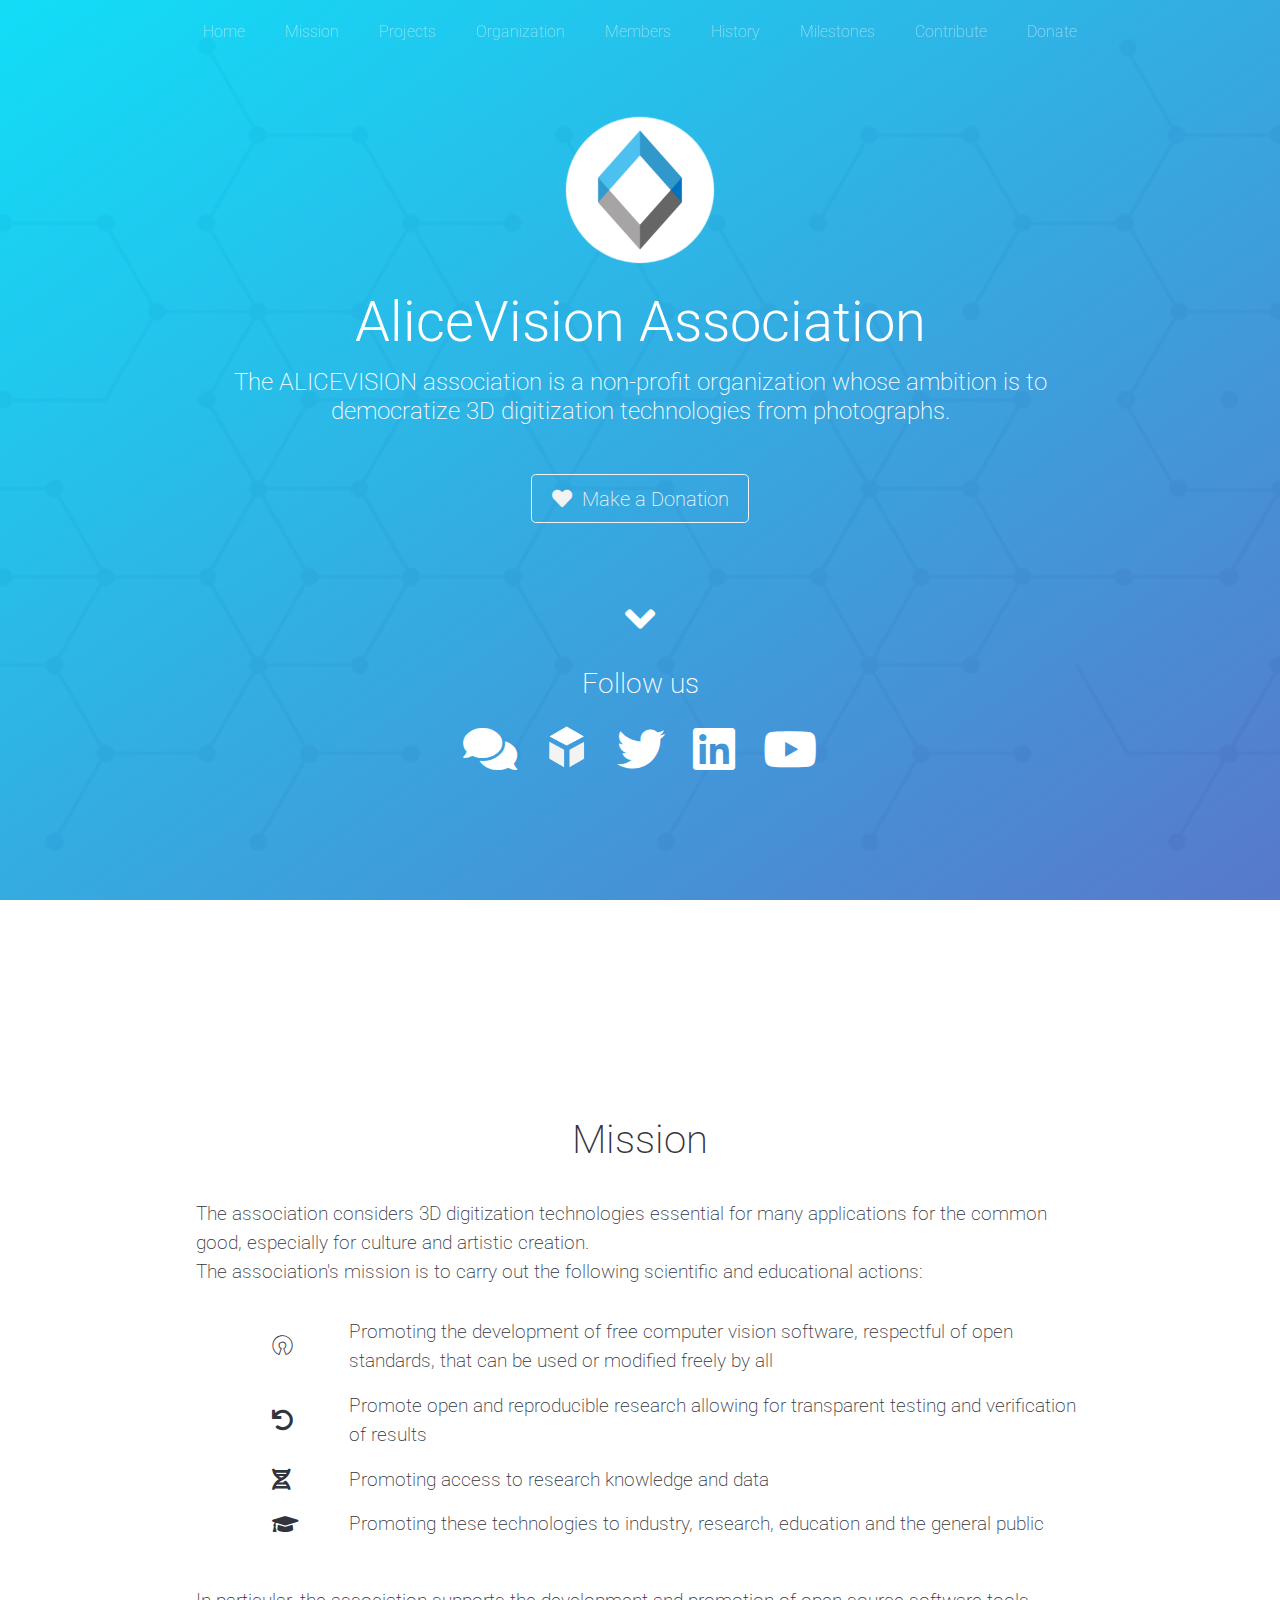
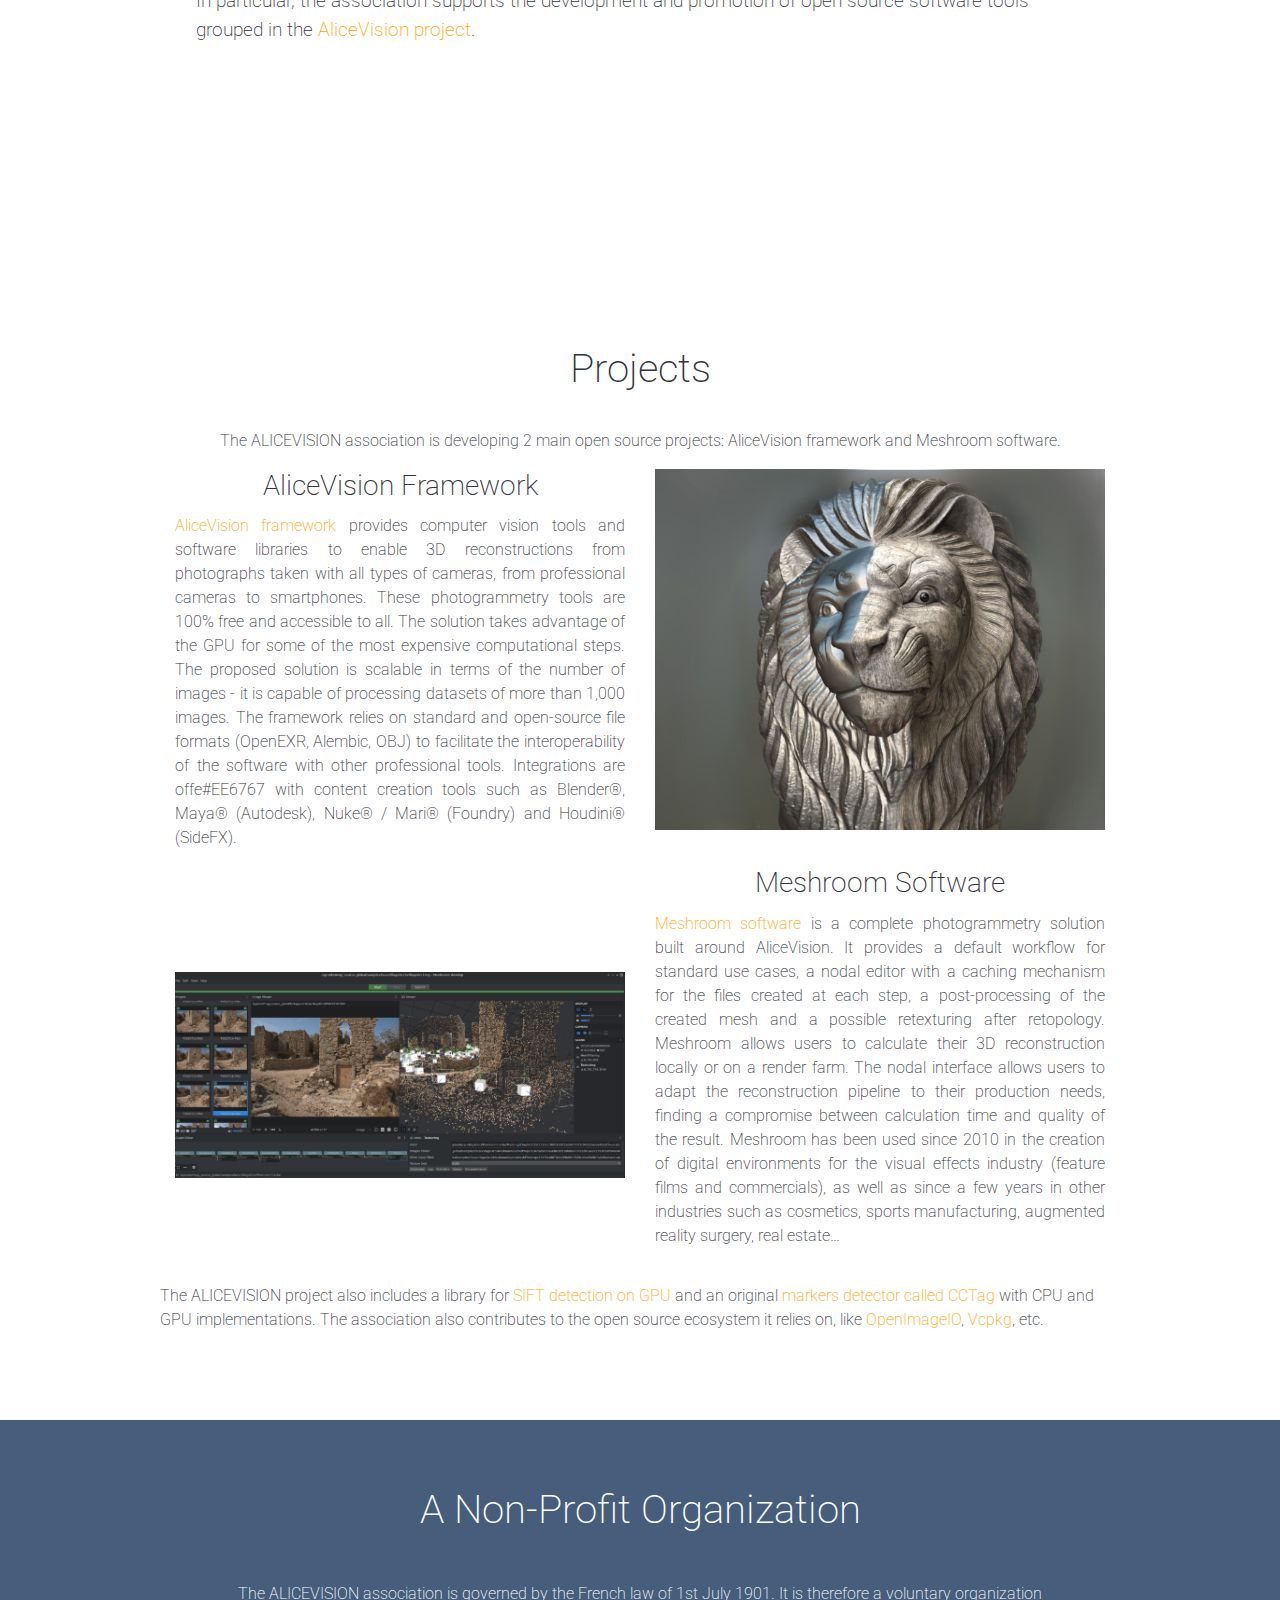
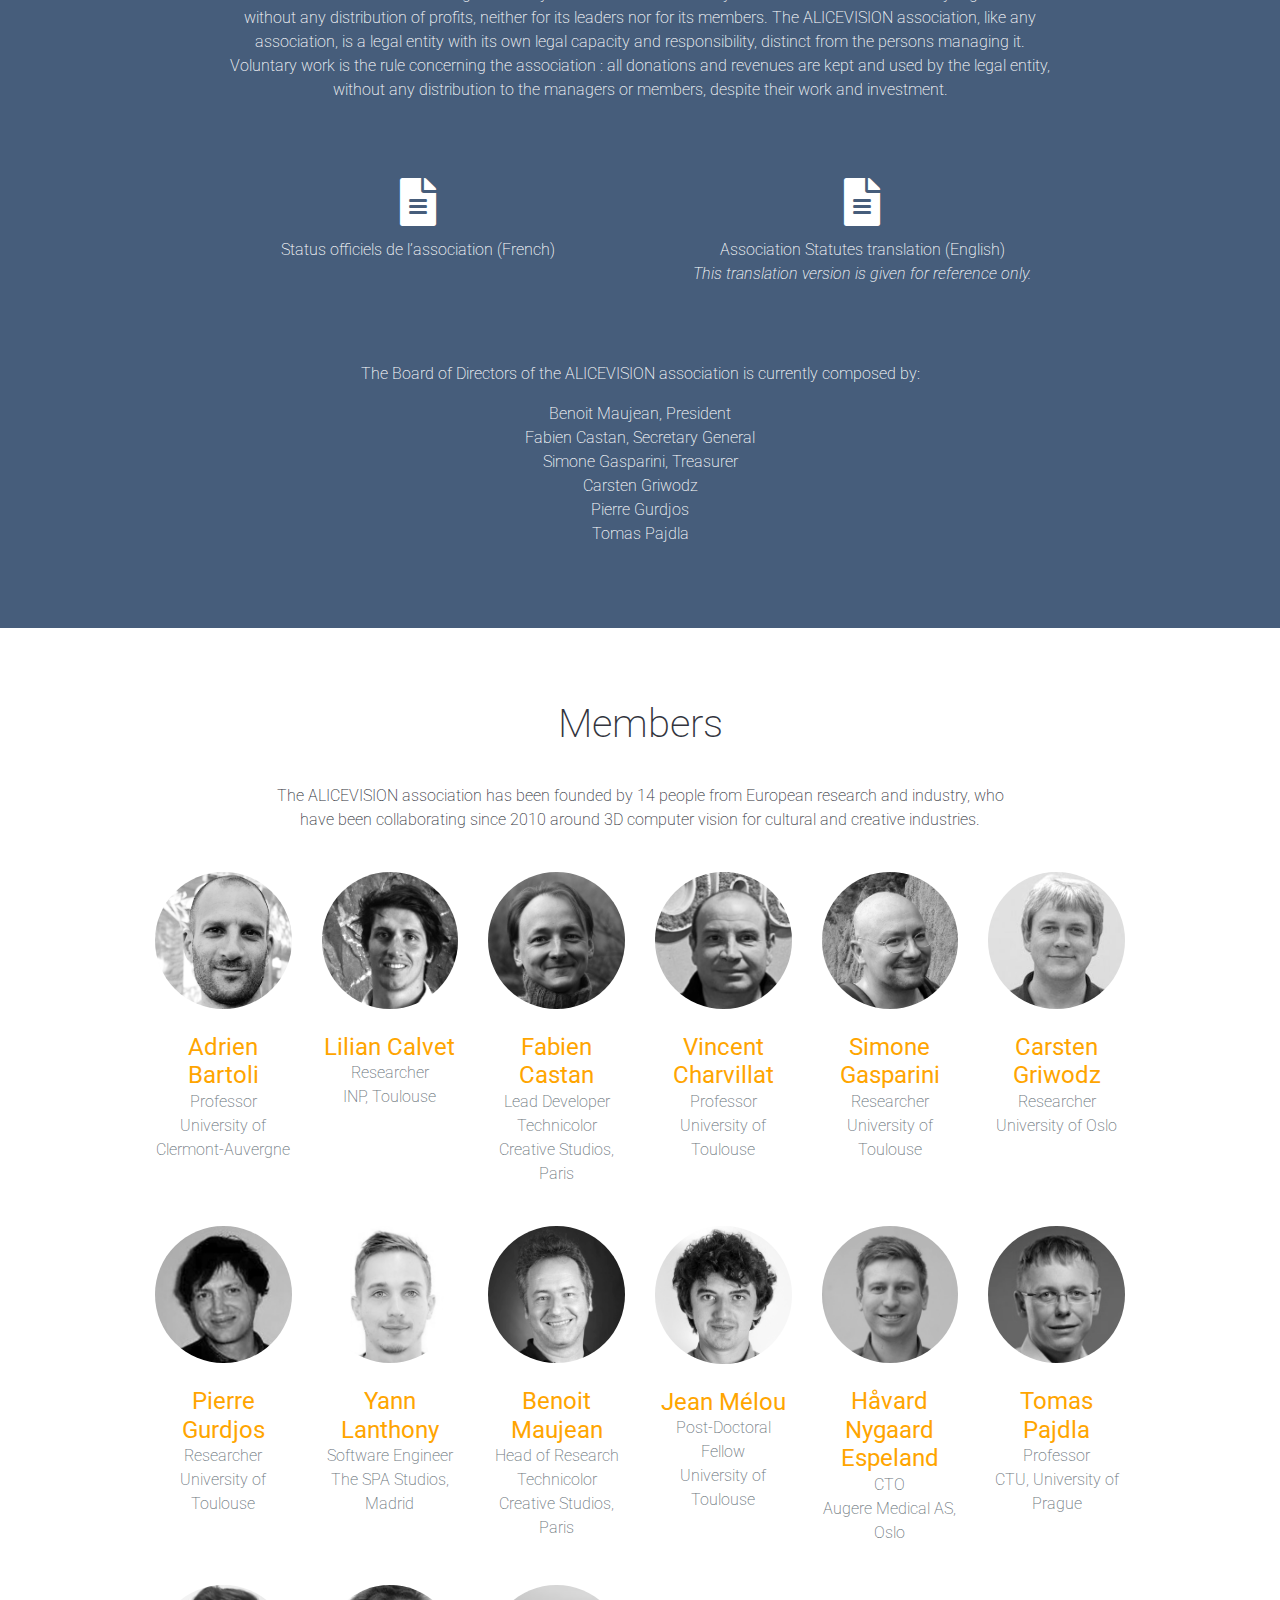
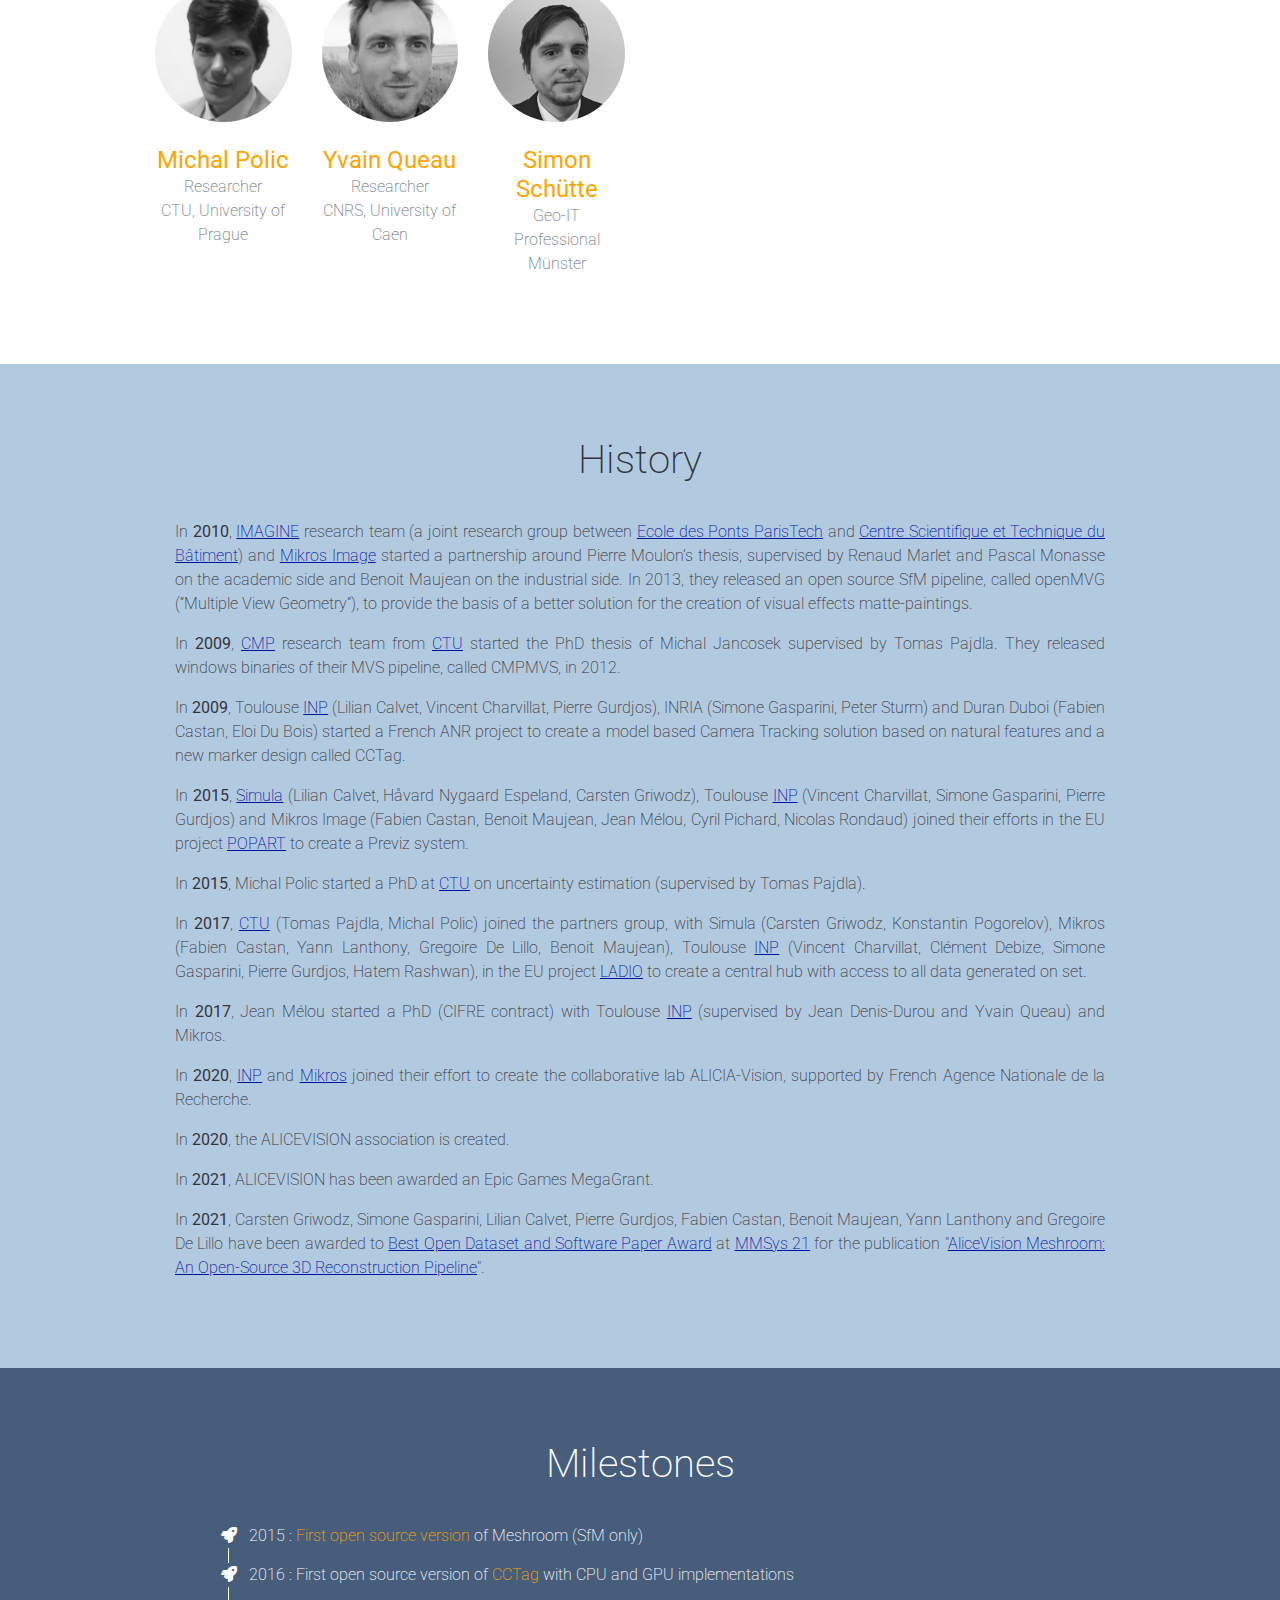
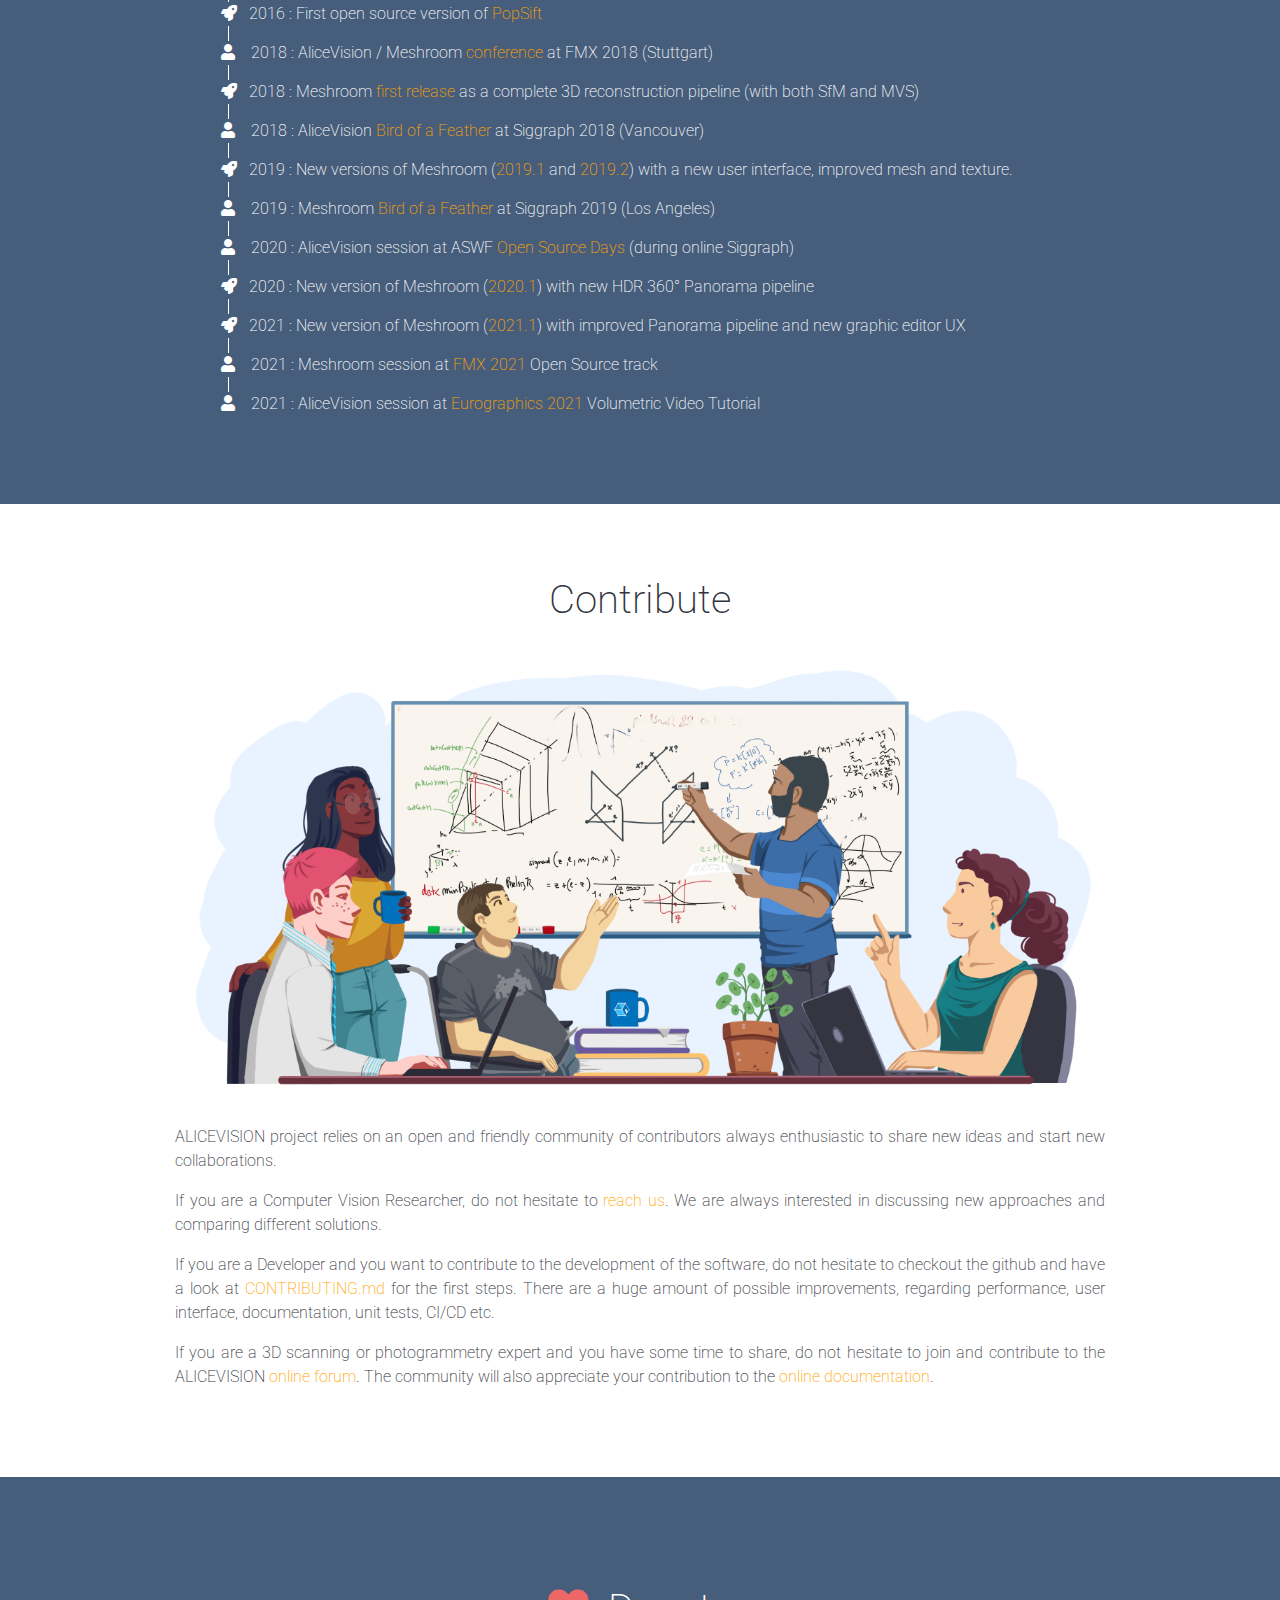
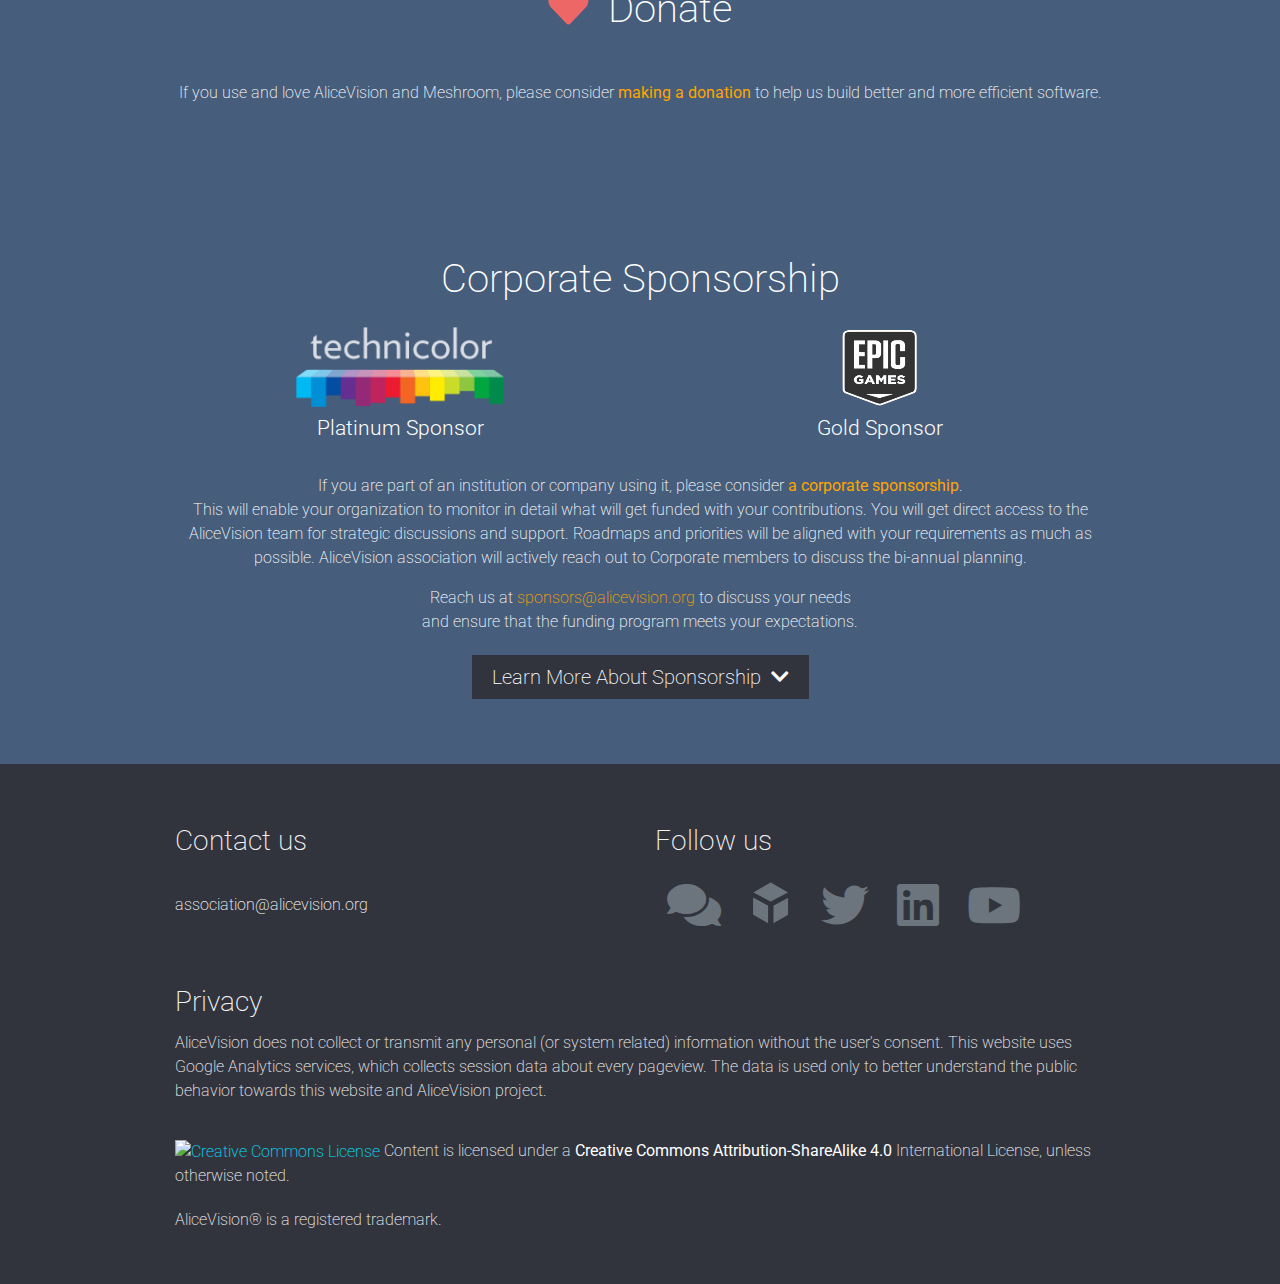
==== index.html @ 4d48f159 "small adjustment" ====
<!DOCTYPE html>
<html>

<head>
  <!-- Global site tag (gtag.js) - Google Analytics -->
  <script async src="https://www.googletagmanager.com/gtag/js?id=UA-175675890-1"></script>
  <script>
  window.dataLayer = window.dataLayer || [];
  function gtag(){dataLayer.push(arguments);}
  gtag('js', new Date());

  gtag('config', 'UA-175675890-1');
  </script>

  <meta charset="utf-8">
  <meta name="viewport" content="width=device-width, initial-scale=1">
  <!-- PAGE settings -->
  <link rel="shortcut icon" type="image/x-icon" href="assets/logos/AliceVision_circle.png" />
  <title>AliceVision Association</title>
  <meta name="description" content="Democratize the technologies of 3D digitization from photographs.">
  <meta name="keywords" content="AliceVision,Meshroom,Computer Vision,Photogrammetry,Photogrammetric Computer Vision,3D Reconstruction,Camera Tracking,HDR,Panorama,Library,Software,Application,Open Source,Non-Profit,Organization,Sponsorship">
  <!-- CSS dependencies -->
  <link rel="stylesheet" href="alicevision.css">
  <link rel="stylesheet" href="https://cdnjs.cloudflare.com/ajax/libs/font-awesome/5.14.0/css/all.min.css" type="text/css">
  <!-- Script: Make my navbar transparent when the document is scrolled to top -->
  <script src="js/navbar-ontop.js"></script>
  <!-- Script: Animated entrance -->
  <script src="js/animate-in.js"></script>
</head>

<body class="text-center">
  <!-- Navbar -->
  <nav class="navbar navbar-expand-md fixed-top bg-dark navbar-dark">
    <div class="container">
      <button class="navbar-toggler navbar-toggler-right" type="button" data-toggle="collapse" data-target="#navbar2SupportedContent" aria-controls="navbar2SupportedContent" aria-expanded="false" aria-label="Toggle navigation" > <span class="navbar-toggler-icon"></span> </button>
      <div class="collapse navbar-collapse justify-content-center" id="navbar2SupportedContent">
        <ul class="navbar-nav">
          <li class="nav-item mx-2">
            <a class="nav-link" href="#">Home</a>
          </li>
          <li class="nav-item mx-2">
            <a class="nav-link" href="#mission">Mission</a>
          </li>
          <li class="nav-item mx-2">
            <a class="nav-link" href="#projects">Projects</a>
          </li>
          <li class="nav-item mx-2">
            <a class="nav-link" href="#non-profit-org">Organization</a>
          </li>
          <li class="nav-item mx-2">
            <a class="nav-link" href="#members">Members</a>
          </li>
          <li class="nav-item mx-2">
            <a class="nav-link" href="#history">History</a>
          </li>
          <li class="nav-item mx-2">
            <a class="nav-link" href="#milestones">Milestones</a>
          </li>
          <li class="nav-item mx-2">
            <a class="nav-link" href="#contribute">Contribute</a>
          </li>
          <li class="nav-item mx-2">
            <a class="nav-link" href="#donate">Donate</a>
          </li>
        </ul>
      </div>
    </div>
  </nav>
  <!-- Cover -->
  <div id="landing" class="d-flex align-items-center section-aquamarine py-5 cover" style="background-image: url(&quot;assets/graph_meshroom_BG_dark.png&quot;);">
    <div class="container">
      <div class="row">
        <div class="col-lg-12 text-white mt-5 logo-container">
            <img src="assets/logos/AliceVision_circle.png" class="center-block img-fluid my-3 rounded-circle" width="200">
          <h1 class="display-4 d-md-block">AliceVision Association</h1>

          <h2 class="display-8 d-md-block">The ALICEVISION association is a non-profit organization whose ambition is to democratize 3D digitization technologies from photographs.</h2>
          <a href="#donate" class="btn btn-lg mt-4 btn-outline-light">
            <i class="fa fa-heart m-12">&nbsp;&nbsp;</i>Make a Donation </a>
          <i class="d-block fa fa-angle-down pt-5 fa-3x"></i>
          <div class="my-3">
            <h3>Follow us</h3>
            <a href="https://groups.google.com/forum/#!forum/alicevision" target="blank" title="Mailing List"><i class="fa fa-3x fa-comments m-2 text-white"></i></a>
            <!-- <a href="https://sketchfab.com/AliceVision" target="blank" title="Sketchfab"><i class="fa fa-3x fa-cube m-2 text-white"></i></a> -->
            <a href="https://sketchfab.com/AliceVision" target="blank" title="Sketchfab"><img src="assets/logos/sketchfab_bw.png" style="width:68px;height:68px;opacity:1;vertical-align:top"></a>
            <a href="https://twitter.com/alicevision_org" target="blank" title="Twitter"><i class="fab fa-3x fa-twitter m-2 text-white"></i></a>
            <a href="https://www.linkedin.com/groups/13573776" target="blank" title="Linkedin"><i class="fab fa-3x fa-linkedin m-2 text-white"></i></a>
            <a href="https://www.youtube.com/channel/UCQAJFOz8yuMTn9dSHkdU-nw" target="blank" title="Youtube"><i class="fab fa-3x fa-youtube m-2 text-white"></i></a>
          </div>
        </div>
      </div>
    </div>
  </div>
  <!-- Parallax section -->
  <div class="py-5 section-parallax" style="background-image: url(assets/background_v2.png);" id="mission">
    <div class="container my-5 p-4 mission">
      <div class="row">
        <div class="col-md-12">
          <h1 class="my-4">Mission</h1>
          <p class="text-left" > The association considers 3D digitization technologies essential for many applications for the common good, especially for culture and artistic creation.<br> The association's mission is to carry out the following scientific and educational actions: </p>
        </div>
        <div class="col-md-12">
          <div class="row">
            <div class="offset-1 col-1 d-flex align-items-center">
                <span><i class="fab fa-2x fa-osi"></i></span>
            </div>
            <div class="col-10 text-left d-flex align-items-center">
              <span>
                Promoting the development of free computer vision software, respectful of open standards, that can be used or modified freely by all
              </span>
            </div>

            <div class="offset-1 col-1 d-flex align-items-center">
              <i class="fas fa-2x fa-undo"></i>
            </div>
            <div class="col-10 text-left d-flex align-items-center">
              Promote open and reproducible research allowing for transparent testing and verification of results
            </div>

            <div class="offset-1 col-1 d-flex align-items-center">
              <i class="fas fa-2x fa-dna"></i>
            </div>
            <div class="col-10 text-left d-flex align-items-center">
              Promoting access to research knowledge and data
            </div>

            <div class="offset-1 col-1 d-flex align-items-center">
              <i class="fa fa-2x fa-graduation-cap"></i>
            </div>
            <div class="col-10 text-left d-flex align-items-center">
              Promoting these technologies to industry, research, education and the general public
            </div>
          </div>
        </div>
        <div class="col-md-12">
          <p class="text-left"> In particular, the association supports the development and promotion of open source software tools grouped in the <a href="http://alicevision.org" target="blank">AliceVision project</a>. </p>
        </div>
        
        <!--
        <div class="row mx-auto">
            <ul class="text-left">
            <li><i class="fab fa-2x fa-osi"></i>Promoting the development of free computer vision software, respectful of open standards, that can be used or modified freely by all;</li>
            <li><i class="fas fa-2x fa-dna"></i>Promoting access to research knowledge and data;</li>
            <li><i class="fas fa-2x fa-undo"></i>Promote open and reproducible research allowing for transparent testing and verification of results;</li>
            <li><i class="far fa-2x fa-heart"></i>Promoting these technologies to industry, research, education and the general public.</li>
          </ul>
          <p class="text-left"> In particular, the association supports the development and promotion of open source software tools grouped in the <a href="http://alicevision.org" target="blank">AliceVision project</a>. </p>
        </div>
        -->
      </div>
    </div>
  </div>
  <!-- Projects -->
  <div class="py-5 section" id="projects">
    <div class="container">
      <div class="row">
        <div class="col-md-12">
          <h1 class="mb-4">Projects</h1>
          <p class="text-center" >The ALICEVISION association is developing 2 main open source projects: AliceVision framework and Meshroom software.</p>
        </div>
      </div>
      <div class="row">
        <div class="col-md-6">
          <h3 class="mb-2">AliceVision Framework</h3>
          <p class="text-justify">
            <a href="https://github.com/alicevision/AliceVision" target="blank">AliceVision framework</a> provides computer vision tools and software libraries to enable 3D reconstructions from photographs taken with all types of cameras, from professional cameras to smartphones. These photogrammetry tools are 100% free and accessible to all. The solution takes advantage of the GPU for some of the most expensive computational steps. The proposed solution is scalable in terms of the number of images - it is capable of processing datasets of more than 1,000 images. The framework relies on standard and open-source file formats (OpenEXR, Alembic, OBJ) to facilitate the interoperability of the software with other professional tools. Integrations are offe#EE6767 with content creation tools such as Blender®, Maya® (Autodesk), Nuke® / Mari® (Foundry) and Houdini® (SideFX).
          </p>
        </div>
        <div class="col-md-6">
            <img src="assets/lion_b.jpg" class="img-fluid">
          <!--
          <div class="sketchfab-embed-wrapper">
            <iframe title="A 3D model" src="https://sketchfab.com/models/b8576a61715a4feabd9637215eeb2e05/embed?autostart=1&amp;ui_controls=1&amp;ui_infos=1&amp;ui_inspector=1&amp;ui_stop=1&amp;ui_watermark=1&amp;ui_watermark_link=1" frameborder="0" allow="autoplay; fullscreen; vr" mozallowfullscreen="true" webkitallowfullscreen="true"></iframe>
            <p style="font-size: 13px; font-weight: normal; margin: 5px; color: #4A4A4A;">
                <a href="https://sketchfab.com/3d-models/davia-rocks-b8576a61715a4feabd9637215eeb2e05?utm_medium=embed&utm_source=website&utm_campaign=share-popup" target="_blank" style="font-weight: bold; color: #1CAAD9;">Davia Rocks</a>
                by <a href="https://sketchfab.com/AliceVision?utm_medium=embed&utm_source=website&utm_campaign=share-popup" target="_blank" style="font-weight: bold; color: #1CAAD9;">AliceVision</a>
                on <a href="https://sketchfab.com?utm_medium=embed&utm_source=website&utm_campaign=share-popup" target="_blank" style="font-weight: bold; color: #1CAAD9;">Sketchfab</a>
            </p>
          </div>
          -->
        </div>
      </div>
      <div class="row">
        <div class="col-md-6 d-flex align-items-center">
            <img src="assets/meshroom_occi.gif" class="img-fluid">
        </div>
        <div class="col-md-6">
          <h3 class="mb-2">Meshroom Software</h3>
          <p class="text-justify mb-4" ><a href="http://meshroom.alicevision.org" target="blank">Meshroom software</a> is a complete photogrammetry solution built around AliceVision. It provides a default workflow for standard use cases, a nodal editor with a caching mechanism for the files created at each step, a post-processing of the created mesh and a possible retexturing after retopology. Meshroom allows users to calculate their 3D reconstruction locally or on a render farm. The nodal interface allows users to adapt the reconstruction pipeline to their production needs, finding a compromise between calculation time and quality of the result. Meshroom has been used since 2010 in the creation of digital environments for the visual effects industry (feature films and commercials), as well as since a few years in other industries such as cosmetics, sports manufacturing, augmented reality surgery, real estate…</p>
        </div>
        <p class="text-left" >
          The ALICEVISION project also includes a library for <a href="https://github.com/alicevision/popsift" target="blank">SIFT detection on GPU</a> and an original <a href="https://github.com/alicevision/CCTag" target="blank">markers detector called CCTag</a> with CPU and GPU implementations. The association also contributes to the open source ecosystem it relies on, like <a href="https://github.com/OpenImageIO/oiio" target="blank">OpenImageIO</a>, <a href="https://github.com/microsoft/vcpkg" target="blank">Vcpkg</a>, etc.
        </p>
      </div>
    </div>
  </div>
  <!-- Non-profit Org -->
  <div class="py-1" id="non-profit-org">
    <div class="container my-3 p-4">
      <div class="row mx-auto">
        <div class="col-md-12">
          <h1 class="mb-3">A Non-Profit Organization</h1>
        </div>
      </div>
      <div class="row mx-auto py-3">
        <div class="col-md-12">
          <p class="" >The ALICEVISION association is governed by the French law of 1st July 1901. It is therefore a voluntary organization without any distribution of profits, neither for its leaders nor for its members. The ALICEVISION association, like any association, is a legal entity with its own legal capacity and responsibility, distinct from the persons managing it.<br>Voluntary work is the rule concerning the association : all donations and revenues are kept and used by the legal entity, without any distribution to the managers or members, despite their work and investment.</p>
        </div>
      </div>
      <div class="row mx-auto py-3">
        <div class="col-md-6">
          <a href="assets/statutes/Statuts_ALICEVISION.pdf" target="blank">
            <i style="color: white;" class="fas fa-3x fa-file-alt m-2"></i>
            <p>Status officiels de l’association (French)</p>
          </a>
        </div>
        <div class="col-md-6">
          <a href="assets/statutes/Statutes_ALICEVISION(EN).pdf" target="blank">
            <i style="color: white;" class="fas fa-3x fa-file-alt m-2"></i>
            <p>Association Statutes translation (English) <br >
            <i>This translation version is given for reference only.</i></p>
          </a>
        </div>
      </div>

      <div class="col-md-12 mt-4">
			<p class="text-center" >The Board of Directors of the ALICEVISION association is currently composed by: 
			<ul class="col-md-12">
            <p>Benoit Maujean, President<br>
			Fabien Castan, Secretary General<br>
            Simone Gasparini, Treasurer<br>
            Carsten Griwodz<br>
            Pierre Gurdjos <br>
            Tomas Pajdla</p>
          	</ul>
      </div>

    </div>
  </div>
  <!-- Members -->
  <div class="py-5" id="members">
    <div class="container">
      <div class="row">
        <div class="col-md-12">
          <h1 class="mb-4">Members</h1>
        </div>
      </div>
      <div class="row">
          <p class="text-center" >The ALICEVISION association has been founded by 14 people from European research and industry, who have been collaborating since 2010 around 3D computer vision for cultural and creative industries.</p>
      </div>
    </div>
    <div class="container-fluid">
      <div class="row">
        <div class="col-6 col-lg-2">
          <a href="http://igt.ip.uca.fr/~ab/" target="blank">
            <img src="assets/members/AB.png" class="center-block img-fluid my-3 rounded-circle">
            <h4 class="mb-0"><b>Adrien Bartoli</b></h4>
            <p class="text-muted">Professor<br> University of Clermont-Auvergne</p>
          </a>
        </div>
        <div class="col-6 col-lg-2">
          <a href="http://linkedin.com/in/lilian-calvet-42b1a689" target="blank">
            <img src="assets/members/LC.png" class="center-block img-fluid my-3 rounded-circle">
            <h4 class="mb-0"><b>Lilian Calvet</b></h4>
            <p class="text-muted">Researcher<br>INP, Toulouse</p>
          </a>
        </div>
        <div class="col-6 col-lg-2">
          <a href="http://linkedin.com/in/fabien-castan" target="blank">
            <img src="assets/members/FC.png" class="center-block img-fluid my-3 rounded-circle">
            <h4 class="mb-0"><b>Fabien Castan</b></h4>
            <p class="text-muted">Lead Developer<br>Technicolor Creative Studios, Paris</p>
          </a>
        </div>
        <div class="col-6 mask col-lg-2">
          <a href="http://linkedin.com/in/vincent-charvillat-33b3a67" target="blank">
            <img src="assets/members/VC.png" class="center-block img-fluid my-3 rounded-circle">
            <h4 class="mb-0"><b>Vincent Charvillat</b></h4>
            <p class="text-muted">Professor<br>University of Toulouse</p>
          </a>
        </div>
        <div class="col-6 col-lg-2">
          <a href="http://linkedin.com/in/simone-gasparini-70b5621" target="blank">
            <img src="assets/members/SG.jpg" class="center-block img-fluid my-3 rounded-circle">
            <h4 class="mb-0"><b>Simone Gasparini</b></h4>
            <p class="text-muted">Researcher<br>University of Toulouse</p>
          </a>
        </div>
        <div class="col-6 col-lg-2">
          <a href="http://linkedin.com/in/carsten-griwodz-baab072" target="blank">
            <img src="assets/members/CG.jpg" class="center-block img-fluid my-3 rounded-circle">
            <h4 class="mb-0"><b>Carsten Griwodz</b></h4>
            <p class="text-muted">Researcher<br>University of Oslo</p>
          </a>
        </div>
        <div class="col-6 col-lg-2">
          <a href="http://linkedin.com/in/pierregurdjos" target="blank">
            <img src="assets/members/PG.jpg" class="center-block img-fluid my-3 rounded-circle">
            <h4 class="mb-0"><b>Pierre Gurdjos</b></h4>
            <p class="text-muted">Researcher<br>University of Toulouse</p>
          </a>
        </div>
        <div class="col-6 col-lg-2">
          <a href="http://linkedin.com/in/yann-lanthony-a7708a34" target="blank">
            <img src="assets/members/YL.png" class="center-block img-fluid my-3 rounded-circle">
            <h4 class="mb-0"><b>Yann Lanthony</b></h4>
            <p class="text-muted">Software Engineer<br>The SPA Studios, Madrid</p>
          </a>
        </div>
        <div class="col-6 col-lg-2">
          <a href="http://linkedin.com/in/benoitmaujean" target="blank">
            <img src="assets/members/BM.png" class="center-block img-fluid my-3 rounded-circle">
            <h4 class="mb-0"><b>Benoit Maujean</b></h4>
            <p class="text-muted">Head of Research<br>Technicolor Creative Studios, Paris</p>
          </a>
        </div>
        <div class="col-6 mask col-lg-2">
          <a href="http://linkedin.com/in/jean-mélou-b74005a6" target="blank">
            <img src="assets/members/JM.jpg" class="center-block img-fluid my-3 rounded-circle">
            <h4 class="mb-0"><b>Jean Mélou</b></h4>
            <p class="text-muted">Post-Doctoral Fellow<br>University of Toulouse</p>
          </a>
        </div>
        <div class="col-6 col-lg-2">
          <a href="http://linkedin.com/in/håvard-nygaard-espeland-9b2a8964" target="blank">
            <img src="assets/members/HE.png" class="center-block img-fluid my-3 rounded-circle">
            <h4 class="mb-0"><b>Håvard Nygaard Espeland</b></h4>
            <p class="text-muted">CTO<br>Augere Medical AS, Oslo</p>
          </a>
        </div>
        <div class="col-6 col-lg-2">
          <a href="http://linkedin.com/in/tomas-pajdla-8613737" target="blank">
            <img src="assets/members/TP.png" class="center-block img-fluid my-3 rounded-circle">
            <h4 class="mb-0"><b>Tomas Pajdla</b></h4>
            <p class="text-muted">Professor<br>CTU, University of Prague</p>
          </a>
        </div>
        <div class="col-6 col-lg-2">
          <a href="http://linkedin.com/in/michalpolic" target="blank">
            <img src="assets/members/MP.png" class="center-block img-fluid my-3 rounded-circle">
            <h4 class="mb-0"><b>Michal Polic</b></h4>
            <p class="text-muted">Researcher<br>CTU, University of Prague</p>
          </a>
        </div>
        <div class="col-6 col-lg-2">
          <a href="http://linkedin.com/in/yvain-queau-45479687" target="blank">
            <img src="assets/members/YQ.jpg" class="center-block img-fluid my-3 rounded-circle">
            <h4 class="mb-0"><b>Yvain Queau</b></h4>
            <p class="text-muted">Researcher<br>CNRS, University of Caen</p>
          </a>
        </div>
        <div class="col-6 col-lg-2">
          <a href="" target="blank">
            <img src="assets/members/SS.png" class="center-block img-fluid my-3 rounded-circle">
            <h4 class="mb-0"><b>Simon Schütte</b></h4>
            <p class="text-muted">Geo-IT Professional<br>Münster</p>
          </a>
        </div>
      </div>
    </div>

    </div>
  </div>


  <!-- History -->
  <div class="py-5 section" id="history">
    <div class="container">
      <div class="row">
        <div class="col-md-12">
          <h1 class="mb-4">History</h1>
        </div>
      </div>
      <div class="row">
        <div class="col-md-12">
          <p class=" text-justify" >In <strong>2010</strong>, <a href="http://imagine.enpc.fr/" target="blank">IMAGINE</a> research team (a joint research group between <a href="http://www.enpc.fr/en" target="blank">Ecole des Ponts ParisTech</a> and <a href="http://www.cstb.fr/en/" target="blank">Centre Scientifique et Technique du Bâtiment</a>) and <a href="http://www.mikrosimage.com" target="blank">Mikros Image</a> started a partnership around Pierre Moulon’s thesis, supervised by Renaud Marlet and Pascal Monasse on the academic side and Benoit Maujean on the industrial side. In 2013, they released an open source SfM pipeline, called openMVG (“Multiple View Geometry”), to provide the basis of a better solution for the creation of visual effects matte-paintings.</p>
        </div>
      </div>
      <div class="row">
        <div class="col-md-12">
          <p class="text-justify" >In <strong>2009</strong>, <a href="http://cmp.felk.cvut.cz/" target="blank">CMP</a> research team from <a href="http://aag.ciirc.cvut.cz" target="blank">CTU</a> started the PhD thesis of Michal Jancosek supervised by Tomas Pajdla. They released windows binaries of their MVS pipeline, called CMPMVS, in 2012.</p>
          </a>
        </div><a>
        </a>
      </div><a>
      </a>
      <div class="row"><a>
        </a>
        <div class="col-md-12"><a>
          </a>
          <p class="text-justify" >In <strong>2009</strong>, Toulouse <a href="https://www.irit.fr/en/departement/dep-hpc-simulation-optimization/reva-team" target="blank">INP</a> (Lilian Calvet, Vincent Charvillat, Pierre Gurdjos), INRIA (Simone Gasparini, Peter Sturm) and Duran Duboi (Fabien Castan, Eloi Du Bois) started a French ANR project to create a model based Camera Tracking solution based on natural features and a new marker design called CCTag.</p>
        </div>
      </div>
      <div class="row">
        <div class="col-md-12">
          <p class="text-justify" >In <strong>2015</strong>, <a href="https://www.simula.no/" target="blank">Simula</a> (Lilian Calvet, Håvard Nygaard Espeland, Carsten Griwodz), Toulouse <a href="https://www.irit.fr/en/departement/dep-hpc-simulation-optimization/reva-team" target="blank">INP</a> (Vincent Charvillat, Simone Gasparini, Pierre Gurdjos) and Mikros Image (Fabien Castan, Benoit Maujean, Jean Mélou, Cyril Pichard, Nicolas Rondaud) joined their efforts in the EU project <a href="http://www.alicevision.org/popart" target="blank">POPART</a> to create a Previz system.</p>
        </div>
      </div>
      <div class="row">
        <div class="col-md-12">
          <p class="text-justify" >In <strong>2015</strong>, Michal Polic started a PhD at <a href="http://aag.ciirc.cvut.cz" target="blank">CTU</a> on uncertainty estimation (supervised by Tomas Pajdla).</p>
          </a>
        </div><a>
        </a>
      </div><a>
      </a>
      <div class="row"><a>
        </a>
        <div class="col-md-12"><a>
          </a>
          <p class="text-justify" >In <strong>2017</strong>, <a href="http://aag.ciirc.cvut.cz" target="blank">CTU</a> (Tomas Pajdla, Michal Polic) joined the partners group, with Simula (Carsten Griwodz, Konstantin Pogorelov), Mikros (Fabien Castan, Yann Lanthony, Gregoire De Lillo, Benoit Maujean), Toulouse <a href="https://www.irit.fr/en/departement/dep-hpc-simulation-optimization/reva-team" target="blank">INP</a> (Vincent Charvillat, Clément Debize, Simone Gasparini, Pierre Gurdjos, Hatem Rashwan), in the EU project <a href="http://www.alicevision.org/ladio" target="blank">LADIO</a> to create a central hub with access to all data generated on set.</p>
        </div>
      </div>
      <div class="row">
        <div class="col-md-12">
          <p class="text-justify" >In <strong>2017</strong>, Jean Mélou started a PhD (CIFRE contract) with Toulouse <a href="https://www.irit.fr/en/departement/dep-hpc-simulation-optimization/reva-team" target="blank">INP</a> (supervised by Jean Denis-Durou and Yvain Queau) and Mikros.</p>
        </div>
      </div>
      <div class="row">
        <div class="col-md-12">
          <p class="text-justify" >In <strong>2020</strong>, <a href="https://www.irit.fr/en/departement/dep-hpc-simulation-optimization/reva-team" target="blank">INP</a> and <a href="http://www.mikrosimage.com" target="blank">Mikros</a> joined their effort to create the collaborative lab ALICIA-Vision, supported by French Agence Nationale de la Recherche.</p>
        </div>
      </div>
      <div class="row">
        <div class="col-md-12">
          <p class="text-justify" >In <strong>2020</strong>, the ALICEVISION association is created.</p>
        </div>
      </div>
      <div class="row">
        <div class="col-md-12">
          <p class="text-justify" >In <strong>2021</strong>, ALICEVISION has been awarded an Epic Games MegaGrant.</p>
        </div>
        <div class="col-md-12">
          <p class="text-justify" >In <strong>2021</strong>, Carsten Griwodz, Simone Gasparini, Lilian Calvet, Pierre Gurdjos, Fabien Castan, Benoit Maujean, Yann Lanthony and Gregoire De Lillo have been awarded to <a href="assets/MMSys_Best_Paper_Award.pdf" target="blank">Best Open Dataset and Software Paper Award</a> at <a href="https://2021.acmmmsys.org/index.php" target="blank">MMSys 21</a> for the publication "<a href="https://hal.archives-ouvertes.fr/hal-03351139" target="blank">AliceVision Meshroom: An Open-Source 3D Reconstruction Pipeline</a>".</p>
        </div>
      </div>
    </div>
  </div>
  <!-- Milestones -->
  <div class="py-3" id="milestones">
    <div class="container p-4">
      <div class="row py-2">
        <div class="col-md-12">
          <h1>Milestones</h1>
        </div>
      </div>
      <div class="row text-left py-2">
        <ul style="list-style: none;">
          <li>
            <i class="fa fa-rocket m-12">&nbsp;&nbsp;</i> 2015 : <a href="https://github.com/alicevision/meshroom/commit/c8de75d7733ef1d8e7d72993874970bc432eaa7f#diff-af3b638bc2a3e6c650974192a53c7291" target="blank">First open source version</a> of Meshroom (SfM only)</li>
          </a>
          <li>
              <i class="fa fa-rocket m-12">&nbsp;&nbsp;</i> 2016 : First open source version of <a href="https://github.com/alicevision/CCTag/releases/tag/cvpr16" target="blank">CCTag</a> with CPU and GPU implementations</li>
          </a>
          <li>
              <i class="fa fa-rocket text-muted m-12">&nbsp;&nbsp;</i> 2016 : First open source version of<a href="https://github.com/alicevision/popsift/releases/tag/POPART_R0.1" target="blank"> PopSift</a>
          </li>
          <li>
            <i class="fa fa-user m-12">&nbsp;&nbsp;</i> &nbsp;2018 : AliceVision / Meshroom <a href="https://fmx.de/program2018/event/12710" target="blank">conference</a> at FMX 2018 (Stuttgart) </li>
          <li>
            <i class="fa fa-rocket m-12">&nbsp;&nbsp;</i> 2018 : Meshroom <a href="https://github.com/alicevision/meshroom/releases/tag/v2018.1.0" target="blank">first release</a> as a complete 3D reconstruction pipeline (with both SfM and MVS) </li>
          <li>
            <i class="fa fa-user m-12">&nbsp;&nbsp;</i> &nbsp;2018 : AliceVision <a href="https://s2018.siggraph.org/conference/conference-overview/birds-of-a-feather/" target="blank">Bird of a Feather</a> at Siggraph 2018 (Vancouver) </li>
          <li>
            <i class="fa fa-rocket m-12">&nbsp;&nbsp;</i> 2019 : New versions of Meshroom (<a href="https://github.com/alicevision/meshroom/releases/tag/v2019.1.0" target="blank">2019.1</a> and <a href="https://github.com/alicevision/meshroom/releases/tag/v2019.2.0" target="blank">2019.2</a>) with a new user interface, improved mesh and texture. </li>
          <li>
            <i class="fa fa-user m-12">&nbsp;&nbsp;</i> &nbsp;2019 : Meshroom <a href="https://s2019.siggraph.org/conference/programs-events/birds-of-a-feather/" target="blank">Bird of a Feather</a> at Siggraph 2019 (Los Angeles) </li>
          <li>
            <i class="fa fa-user m-12">&nbsp;&nbsp;</i> &nbsp;2020 : AliceVision session at ASWF <a href="https://events.linuxfoundation.org/open-source-days/" target="blank">Open Source Days</a> (during online Siggraph) </li>
          <li>
            <i class="fa fa-rocket m-12">&nbsp;&nbsp;</i> 2020 : New version of Meshroom (<a href="https://github.com/alicevision/meshroom/releases/tag/v2020.1.1" target="blank">2020.1</a>) with new HDR 360° Panorama pipeline </li>
          <li>
            <i class="fa fa-rocket m-12">&nbsp;&nbsp;</i> 2021 : New version of Meshroom (<a href="https://github.com/alicevision/meshroom/releases/tag/v2021.1.0" target="blank">2021.1</a>) with improved Panorama pipeline and new graphic editor UX </li>
          <li>
            <i class="fa fa-user m-12">&nbsp;&nbsp;</i> &nbsp;2021 : Meshroom session at <a href="https://fmx.de/program2021" target="blank">FMX 2021</a> Open Source track </li>
          <li>
            <i class="fa fa-user m-12">&nbsp;&nbsp;</i> &nbsp;2021 : AliceVision session at <a href="https://conferences.eg.org/eg2021/" target="blank">Eurographics 2021</a> Volumetric Video Tutorial </li>
        </ul>
      </div>
    </div>
  </div>
  <!-- Contribute -->
  <div class="py-5 section" id="contribute">
    <div class="container">
      <div class="row">
        <div class="col-md-12">
          <h1>Contribute</h1>
        </div>
      </div>
      <div class="row">
        <img src="assets/contributing.png" style="width: 100%" />
      </div>
      <div class="row">
        <div class="col-md-12 text-justify">
          <p>ALICEVISION project relies on an open and friendly community of contributors always enthusiastic to share new ideas and start new collaborations. </p>
          <p> If you are a Computer Vision Researcher, do not hesitate to <a href="mailto:team@alicevision.org" target="blank">reach us</a>. We are always interested in discussing new approaches and comparing different solutions. </p>
          <p> If you are a Developer and you want to contribute to the development of the software, do not hesitate to checkout the github and have a look at <a href="https://github.com/alicevision/AliceVision/blob/develop/CONTRIBUTING.md" target="blank">CONTRIBUTING.md</a> for the first steps. There are a huge amount of possible improvements, regarding performance, user interface, documentation, unit tests, CI/CD etc. </p>
          <p> If you are a 3D scanning or photogrammetry expert and you have some time to share, do not hesitate to join and contribute to the ALICEVISION <a href="https://groups.google.com/forum/#!forum/alicevision" target="blank">online forum</a>. The community will also appreciate your contribution to the <a href="https://github.com/alicevision/meshroom-manual" target="blank">online documentation</a>.</p>
        </div>
      </div>
    </div>
  </div>
   <!-- Donate -->
  <div class="py-5" id="donate">
    <div class="container">
      <div class="row pt-4">
        <div class="col-md-12">
          <h1 class=""><i class="fa fa-heart m-12" style="color:#EE6767 !important" >&nbsp;&nbsp;</i>Donate</h1>
        </div>
      </div>
      <div class="row py-4">
        <div class="col-md-12 text-center">
          <p>If you use and love AliceVision and Meshroom, please consider <a href="https://www.paypal.com/cgi-bin/webscr?cmd=_s-xclick&amp;hosted_button_id=DTXKVT89NLZT6&amp;source=url" target="blank" style="color:orange"><strong>making a donation</strong></a> to help us build better and more efficient software.</p>
        </div>
        <div class="col-md-12 align-self-center animate-in-right">
          <a style="color:#333;" href="https://www.paypal.com/cgi-bin/webscr?cmd=_s-xclick&amp;hosted_button_id=DTXKVT89NLZT6&amp;source=url" target="blank" class="btn btn-lg btn-light my-3">
            <i class="fab fa-paypal m-12" >&nbsp;&nbsp;</i>
            Make a Donation (Paypal)
          </a>
          &nbsp; &nbsp;
          <a style="color:#333;" href="https://github.com/sponsors/alicevision" target="blank" class="btn btn-lg btn-light my-3">
            <i class="fab fa-github m-12" >&nbsp;&nbsp;</i>
            Make a Donation (Github)
          </a>
        </div>
      </div>
      <div class="row">
        <div class="col-md-12">
          <h1 class="">Corporate Sponsorship</h1>
        </div>
        
        <div class="col-md-12">
          <div class="row py-2">
                <div class="col sponsor" id="platinum">
                  <a href="https://www.technicolor.com/" target="_blank" title="Technicolor"><img src="assets/logos/technicolor-logo.png" style="height:80px;opacity:1;vertical-align:middle;margin-left: 5px;margin-right: 5px">
                  </a>
                  <p class="lead text-center m-1"> Platinum Sponsor</p>
                </div>
                <div class="col sponsor" id="gold">
                  <a href="https://www.epicgames.com/" target="_blank" title="Epic Games"><img src="assets/logos/epic_games_logo.png" style="width:80px;height:80px;opacity:1;vertical-align:middle;margin-left: 5px;margin-right: 5px">
                   </a>
                   <p class="lead text-center m-1"> Gold Sponsor</p>
                </div>
          </div>
        </div>
      </div>

      <div class="row py-2">
        <div class="col-md-12 text-center">
          <p>If you are part of an institution or company using it, please consider <a href="mailto:association@alicevision.org" target="blank" style="color:orange"><strong>a corporate sponsorship</strong></a>.<br>
            This will enable your organization to monitor in detail what will get funded with your contributions. You will get direct access to the AliceVision team for strategic discussions and support. Roadmaps and priorities will be aligned with your requirements as much as possible. AliceVision association will actively reach out to Corporate members to discuss the bi-annual planning.</p>

          <p class="text-center text-white">Reach us at <a href="mailto:sponsors@alicevision.org?subject=ALICEVISION Corporate Sponsors" target="blank">sponsors@alicevision.org</a> to&nbsp;discuss your needs<br>
            and ensure that the funding program meets your expectations.</p>
          </div>
      </div>
      <span id="toggle_corporateSponsorship"> Learn More About Sponsorship &nbsp;<i class="fa fa-chevron-down m-12"></i></span>
      <div class="row">
        <div class="col-md-12 text-center corporateSponsorship">
          <h3 class="m-4 text-light">Goals</h3>
          <p class="text-justify text-light">
            Over the years, AliceVision has received interest and requests from various industries.
            <br>
            There is a wide range of different use cases and acquisition configurations that are difficult to handle in a single solution,
            but there is also a great convergence of the needs regarding the low level building blocks.
            So there is a need for <strong>an open source platform</strong> that can be adjusted and customized to various pipelines to cover different use cases.
            <br>
            The AliceVision association aims at providing this neutral platform to collect requirements and funds in order to build and maintain an ecosystem that you can rely on.
            If you are part of an institution or company using AliceVision/Meshroom, please consider a corporate sponsorship.
            The Sponsorship can be done through donation of <strong>cash, development resources, and other forms of support</strong>.
          </p>
          <h3 class="m-4 text-light">Benefits</h3>
          <p class="text-justify text-light">
            Sponsorship will enable your organization to get maintenance, support and specific developments that matches your needs.
            <br>
            You will be able to monitor and be part of the decisions regarding the project’s evolution. More globally, roadmaps and priorities will be aligned with your requirements as much as possible.
            A pull request on github recommended by a Corporate Sponsor gets a priority for consideration over other pull requests in the queue.
            The pull request has to be approved by the core team and needs to meet the same rigorous standards as any other pull request.
            <br>
            The Board members of the AliceVision association will actively reach out to Corporate Sponsors to discuss the bi-annual planning.
            In addition to this, Corporate Sponsors can get a prominent name and logo mention on AliceVision website and github.
          </p>
          <div class="row px-2">
            <div class="col sponsor" id="bronze">
              <a href="https://py.pl/2L0nLF" target="blank">
                <p class="lead text-center m-1">
                  Corporate Bronze
                </p>
                <p class="lead text-center m-1">
                  € 8K / year
                </p>
              </a>
            </div>
            <div class="col sponsor" id="silver">
              <a href="https://py.pl/1Hdvpy8WF9O" target="blank">
                <p class="lead text-center m-1">
                  Corporate Silver
                </p>
                <p class="lead text-center m-1">
                  € 16K / year
                </p>
              </a>
            </div>
          </div>
          <div class="row px-2">
            <div class="col sponsor" id="gold">
              <a href="https://py.pl/9J72lkhBaSq" target="blank">
                <p class="lead text-center m-1">
                  Corporate Gold
                </p>
                <p class="lead text-center m-1">
                  € 45K / year
                </p>
              </a>
            </div>
            <div class="col sponsor" id="platinum">
              <a href="https://py.pl/T6ITr" target="blank">
                <p class="lead text-center m-1">
                  Corporate Platinum
                </p>
                <p class="lead text-center m-1">
                  € 90K / year
                </p>
              </a>
            </div>
          </div>

          <div class="information">
            <p class="text-center mt-1">Use PayPal links or transfer your donation to ALICEVISION bank account:<br>
              IBAN : FR7610207003152321521651213 &nbsp; CCBPFRPPMTG</p>
          </div>
          
        </div>
      </div>
    </div>
  </div>
  <!-- Footer -->
<!--
    <svg xmlns="http://www.w3.org/2000/svg" width="102%" height="162" viewBox="0 0 1932 162">
      <path id="Tracé_5" data-name="Tracé 5" d="M0,78S839-76,1322-76,1932,0,1932,0V86H0Z" transform="translate(0 76)" fill="#32343d"/>
    </svg>
-->
  <footer class="text-md-left bg-dark text-center p-4 text-light">
    <div class="container">
      <div class="row">
        <div class="my-3 col-lg-6 col-md-4">
          <h3>Contact us</h3>
          <a href="mailto:AliceVisionAssociation&lt;association@alicevision.org&gt;" target="blank" title="Email">
            <p class="text-white mt-4">association@alicevision.org</p>
          </a>
        </div>
        <div class="my-3 col-lg-6">
          <h3>Follow us</h3>
          <a href="https://groups.google.com/forum/#!forum/alicevision" target="blank" title="Mailing List"><i class="fa fa-3x fa-comments text-muted m-2"></i></a>
          <!-- <a href="https://sketchfab.com/AliceVision" target="blank" title="Sketchfab"><i class="fa fa-3x fa-cube <!-- text-muted m-2"></i></a> -->
          <a href="https://sketchfab.com/AliceVision" target="blank" title="Sketchfab"><img src="assets/logos/sketchfab_fitcolor.png" style="width:68px;height:68px;opacity:1;vertical-align:top"></a>
          <a href="https://twitter.com/alicevision_org" target="blank" title="Twitter"><i class="fab fa-3x fa-twitter m-2 text-muted"></i></a>
          <a href="https://www.linkedin.com/groups/13573776" target="blank" title="Linkedin"><i class="fab fa-3x text-muted m-2 fa-linkedin"></i></a>
          <a href="https://www.youtube.com/channel/UCQAJFOz8yuMTn9dSHkdU-nw" target="blank" title="Youtube"><i class="fab fa-3x text-muted fa-youtube m-2"></i></a>
        </div>
      </div>  
      <div class="row">
	    <div class="col-md-12 col-md-offset-1 d-md-block" style="margin-top: 20px;">
	    <h3>Privacy</h3>
	    <p>AliceVision does not collect or transmit any personal (or system related) information without the user's consent. This website uses Google Analytics services, which collects session data about every pageview. The data is used only to better understand the public behavior towards this website and AliceVision project.</p>
	    </div>
      </div>
      <div class="row">
	    <div class="col-md-12 col-md-offset-1 d-md-block" style="margin-top: 20px;">
	    <a rel="license" href="http://creativecommons.org/licenses/by-sa/4.0/"><img alt="Creative Commons License" style="border-width:0" src="https://i.creativecommons.org/l/by-sa/4.0/88x31.png"></a>
	    Content is licensed under a 
		<a href="http://creativecommons.org/licenses/by-sa/4.0/" target="blank" class="text-white"> <strong>Creative Commons Attribution-ShareAlike 4.0 </strong></a> 
	    International License, unless otherwise noted.
	    </div>
      </div>

      <div class="row">
	    <div class="col-md-12 col-md-offset-1 d-md-block" style="margin-top: 20px;">
	    <p>AliceVision&reg; is a registered trademark.</p>
	    </div>
      </div> 
    </div>  
  </footer>

  <!-- JavaScript dependencies -->
  <script src="https://code.jquery.com/jquery-3.3.1.min.js"></script>
  <script src="https://cdnjs.cloudflare.com/ajax/libs/popper.js/1.14.3/umd/popper.min.js" integrity="sha384-ZMP7rVo3mIykV+2+9J3UJ46jBk0WLaUAdn689aCwoqbBJiSnjAK/l8WvCWPIPm49" crossorigin="anonymous"></script>
  <script src="https://stackpath.bootstrapcdn.com/bootstrap/4.1.3/js/bootstrap.min.js" integrity="sha384-ChfqqxuZUCnJSK3+MXmPNIyE6ZbWh2IMqE241rYiqJxyMiZ6OW/JmZQ5stwEULTy" crossorigin="anonymous"></script>
  <!-- Script: Smooth scrolling between anchors in the same page -->
  <script src="js/smooth-scroll.js"></script>
  
  
  <script>
    $( document ).ready(function() {

      // Sponsorship
      $( "#toggle_corporateSponsorship" ).click(function() {
          $( ".corporateSponsorship" ).fadeToggle( "slow", function() {
          if ($("#toggle_corporateSponsorship").is(":visible") ){
            $("#toggle_corporateSponsorship").find('i').toggleClass('fa-chevron-up')
          }
          });
        });
    }); 



    </script>
</body>

</html>
---- alicevision.css ----
@import url("https://fonts.googleapis.com/css?family=Roboto:200,300,400");
/*!
 * Bootstrap v4.5.2 (https://getbootstrap.com/)
 * Copyright 2011-2020 The Bootstrap Authors
 * Copyright 2011-2020 Twitter, Inc.
 * Licensed under MIT (https://github.com/twbs/bootstrap/blob/main/LICENSE)
 */
:root {
  --blue: #007bff;
  --indigo: #6610f2;
  --purple: #6f42c1;
  --pink: #e83e8c;
  --red: #dc3545;
  --orange: #fd7e14;
  --yellow: #ffc107;
  --green: #28a745;
  --teal: #20c997;
  --cyan: #17a2b8;
  --white: #fff;
  --gray: #6c757d;
  --gray-dark: #343a40;
  --primary: #00e1ff;
  --secondary: #4f70ce;
  --success: #28a745;
  --info: #ccc;
  --warning: #ffc107;
  --danger: #dc3545;
  --light: #f3f3f3;
  --dark: #32343D;
  --dark-blue: #465D7B;
  --light-blue: #E5F4F9;
  --breakpoint-xs: 0;
  --breakpoint-sm: 576px;
  --breakpoint-md: 768px;
  --breakpoint-lg: 992px;
  --breakpoint-xl: 1200px;
  --font-family-sans-serif: -apple-system, BlinkMacSystemFont, "Segoe UI", Roboto, "Helvetica Neue", Arial, "Noto Sans", sans-serif, "Apple Color Emoji", "Segoe UI Emoji", "Segoe UI Symbol", "Noto Color Emoji";
  --font-family-monospace: SFMono-Regular, Menlo, Monaco, Consolas, "Liberation Mono", "Courier New", monospace; }

*,
*::before,
*::after {
  box-sizing: border-box; }

html {
  font-family: sans-serif;
  line-height: 1.15;
  -webkit-text-size-adjust: 100%;
  -webkit-tap-highlight-color: rgba(0, 0, 0, 0); }

article, aside, figcaption, figure, footer, header, hgroup, main, nav, section {
  display: block; }

body {
  margin: 0;
  font-family: Roboto;
  font-size: 1rem;
  font-weight: 200;
  line-height: 1.5;
  color: #32343D;
  text-align: left;
  background-color: white; }

[tabindex="-1"]:focus:not(:focus-visible) {
  outline: 0 !important; }

hr {
  box-sizing: content-box;
  height: 0;
  overflow: visible; }

h1, h2, h3, h4, h5, h6 {
  margin-top: 0;
  margin-bottom: 0.75rem; }

p {
  margin-top: 0;
  margin-bottom: 1rem; }

abbr[title],
abbr[data-original-title] {
  text-decoration: underline;
  text-decoration: underline dotted;
  cursor: help;
  border-bottom: 0;
  text-decoration-skip-ink: none; }

address {
  margin-bottom: 1rem;
  font-style: normal;
  line-height: inherit; }

ol,
ul,
dl {
  margin-top: 0;
  margin-bottom: 1rem; }

ol ol,
ul ul,
ol ul,
ul ol {
  margin-bottom: 0; }

dt {
  font-weight: 700; }

dd {
  margin-bottom: .5rem;
  margin-left: 0; }

blockquote {
  margin: 0 0 1rem; }

b,
strong {
  font-weight: bolder; }

small {
  font-size: 80%; }

sub,
sup {
  position: relative;
  font-size: 75%;
  line-height: 0;
  vertical-align: baseline; }

sub {
  bottom: -.25em; }

sup {
  top: -.5em; }

a {
  color: #00e1ff;
  text-decoration: none;
  background-color: transparent; }
  a:hover {
    color: #009eb3;
    text-decoration: underline; }

a:not([href]):not([class]) {
  color: inherit;
  text-decoration: none; }
  a:not([href]):not([class]):hover {
    color: inherit;
    text-decoration: none; }

pre,
code,
kbd,
samp {
  font-family: SFMono-Regular, Menlo, Monaco, Consolas, "Liberation Mono", "Courier New", monospace;
  font-size: 1em; }

pre {
  margin-top: 0;
  margin-bottom: 1rem;
  overflow: auto;
  -ms-overflow-style: scrollbar; }

figure {
  margin: 0 0 1rem; }

img {
  vertical-align: middle;
  border-style: none; }

svg {
  overflow: hidden;
  vertical-align: middle; }

table {
  border-collapse: collapse; }

caption {
  padding-top: 0.75rem;
  padding-bottom: 0.75rem;
  color: #6c757d;
  text-align: left;
  caption-side: bottom; }

th {
  text-align: inherit; }

label {
  display: inline-block;
  margin-bottom: 0.5rem; }

button {
  border-radius: 0; }

button:focus {
  outline: 1px dotted;
  outline: 5px auto -webkit-focus-ring-color; }

input,
button,
select,
optgroup,
textarea {
  margin: 0;
  font-family: inherit;
  font-size: inherit;
  line-height: inherit; }

button,
input {
  overflow: visible; }

button,
select {
  text-transform: none; }

[role="button"] {
  cursor: pointer; }

select {
  word-wrap: normal; }

button,
[type="button"],
[type="reset"],
[type="submit"] {
  -webkit-appearance: button; }

button:not(:disabled),
[type="button"]:not(:disabled),
[type="reset"]:not(:disabled),
[type="submit"]:not(:disabled) {
  cursor: pointer; }

button::-moz-focus-inner,
[type="button"]::-moz-focus-inner,
[type="reset"]::-moz-focus-inner,
[type="submit"]::-moz-focus-inner {
  padding: 0;
  border-style: none; }

input[type="radio"],
input[type="checkbox"] {
  box-sizing: border-box;
  padding: 0; }

textarea {
  overflow: auto;
  resize: vertical; }

fieldset {
  min-width: 0;
  padding: 0;
  margin: 0;
  border: 0; }

legend {
  display: block;
  width: 100%;
  max-width: 100%;
  padding: 0;
  margin-bottom: .5rem;
  font-size: 1.5rem;
  line-height: inherit;
  color: inherit;
  white-space: normal; }

progress {
  vertical-align: baseline; }

[type="number"]::-webkit-inner-spin-button,
[type="number"]::-webkit-outer-spin-button {
  height: auto; }

[type="search"] {
  outline-offset: -2px;
  -webkit-appearance: none; }

[type="search"]::-webkit-search-decoration {
  -webkit-appearance: none; }

::-webkit-file-upload-button {
  font: inherit;
  -webkit-appearance: button; }

output {
  display: inline-block; }

summary {
  display: list-item;
  cursor: pointer; }

template {
  display: none; }

[hidden] {
  display: none !important; }

h1, h2, h3, h4, h5, h6,
.h1, .h2, .h3, .h4, .h5, .h6 {
  margin-bottom: 0.75rem;
  font-family: Roboto;
  font-weight: 200;
  line-height: 1.2; }

h1, .h1 {
  font-size: 2.5rem; }

h2, .h2 {
  font-size: 2rem; }

h3, .h3 {
  font-size: 1.75rem; }

h4, .h4 {
  font-size: 1.5rem; }

h5, .h5 {
  font-size: 1.25rem; }

h6, .h6 {
  font-size: 1rem; }

.lead {
  font-size: 1.3rem;
  font-weight: 300; }

.display-1 {
  font-size: 6rem;
  font-weight: 300;
  line-height: 1.2; }

.display-2 {
  font-size: 5.5rem;
  font-weight: 300;
  line-height: 1.2; }

.display-3 {
  font-size: 4.5rem;
  font-weight: 300;
  line-height: 1.2; }

.display-4 {
  font-size: 3.5rem;
  font-weight: 300;
  line-height: 1.2; }

hr {
  margin-top: 1.5rem;
  margin-bottom: 1.5rem;
  border: 0;
  border-top: 1px solid rgba(0, 0, 0, 0.1); }

small,
.small {
  font-size: 80%;
  font-weight: 200; }

mark,
.mark {
  padding: 0.2em;
  background-color: #fcf8e3; }

.list-unstyled {
  padding-left: 0;
  list-style: none; }

.list-inline {
  padding-left: 0;
  list-style: none; }

.list-inline-item {
  display: inline-block; }
  .list-inline-item:not(:last-child) {
    margin-right: 0.5rem; }

.initialism {
  font-size: 90%;
  text-transform: uppercase; }

.blockquote {
  margin-bottom: 1.5rem;
  font-size: 1.25rem; }

.blockquote-footer {
  display: block;
  font-size: 80%;
  color: #6c757d; }
  .blockquote-footer::before {
    content: "\2014\00A0"; }

.img-fluid {
  max-width: 100%;
  height: auto; }

.img-thumbnail {
  padding: 0.25rem;
  background-color: white;
  border: 1px solid #dee2e6;
  border-radius: 0.25rem;
  box-shadow: 0 1px 2px rgba(0, 0, 0, 0.075);
  max-width: 100%;
  height: auto; }

.figure {
  display: inline-block; }

.figure-img {
  margin-bottom: 0.75rem;
  line-height: 1; }

.figure-caption {
  font-size: 90%;
  color: #6c757d; }

code {
  font-size: 87.5%;
  color: #e83e8c;
  word-wrap: break-word; }
  a > code {
    color: inherit; }

kbd {
  padding: 0.2rem 0.4rem;
  font-size: 87.5%;
  color: #fff;
  background-color: #212529;
  border-radius: 0.2rem;
  box-shadow: inset 0 -0.1rem 0 rgba(0, 0, 0, 0.25); }
  kbd kbd {
    padding: 0;
    font-size: 100%;
    font-weight: 700;
    box-shadow: none; }

pre {
  display: block;
  font-size: 87.5%;
  color: #212529; }
  pre code {
    font-size: inherit;
    color: inherit;
    word-break: normal; }

.pre-scrollable {
  max-height: 340px;
  overflow-y: scroll; }

.container,
.container-fluid,
.container-sm,
.container-md,
.container-lg,
.container-xl {
  width: 100%;
  padding-right: 15px;
  padding-left: 15px;
  margin-right: auto;
  margin-left: auto; }

@media (min-width: 576px) {
  .container, .container-sm {
    max-width: 540px; } }
@media (min-width: 768px) {
  .container, .container-sm, .container-md {
    max-width: 720px; } }
@media (min-width: 992px) {
  .container, .container-sm, .container-md, .container-lg {
    max-width: 960px; } }
@media (min-width: 1200px) {
  .container, .container-sm, .container-md, .container-lg, .container-xl {
    max-width: 960px; } }
.row {
  display: flex;
  flex-wrap: wrap;
  margin-right: -15px;
  margin-left: -15px; }

.no-gutters {
  margin-right: 0;
  margin-left: 0; }
  .no-gutters > .col,
  .no-gutters > [class*="col-"] {
    padding-right: 0;
    padding-left: 0; }

.col-1, .col-2, .col-3, .col-4, .col-5, .col-6, .col-7, .col-8, .col-9, .col-10, .col-11, .col-12, .col,
.col-auto, .col-sm-1, .col-sm-2, .col-sm-3, .col-sm-4, .col-sm-5, .col-sm-6, .col-sm-7, .col-sm-8, .col-sm-9, .col-sm-10, .col-sm-11, .col-sm-12, .col-sm,
.col-sm-auto, .col-md-1, .col-md-2, .col-md-3, .col-md-4, .col-md-5, .col-md-6, .col-md-7, .col-md-8, .col-md-9, .col-md-10, .col-md-11, .col-md-12, .col-md,
.col-md-auto, .col-lg-1, .col-lg-2, .col-lg-3, .col-lg-4, .col-lg-5, .col-lg-6, .col-lg-7, .col-lg-8, .col-lg-9, .col-lg-10, .col-lg-11, .col-lg-12, .col-lg,
.col-lg-auto, .col-xl-1, .col-xl-2, .col-xl-3, .col-xl-4, .col-xl-5, .col-xl-6, .col-xl-7, .col-xl-8, .col-xl-9, .col-xl-10, .col-xl-11, .col-xl-12, .col-xl,
.col-xl-auto {
  position: relative;
  width: 100%;
  padding-right: 15px;
  padding-left: 15px; }

.col {
  flex-basis: 0;
  flex-grow: 1;
  max-width: 100%; }

.row-cols-1 > * {
  flex: 0 0 100%;
  max-width: 100%; }

.row-cols-2 > * {
  flex: 0 0 50%;
  max-width: 50%; }

.row-cols-3 > * {
  flex: 0 0 33.3333333333%;
  max-width: 33.3333333333%; }

.row-cols-4 > * {
  flex: 0 0 25%;
  max-width: 25%; }

.row-cols-5 > * {
  flex: 0 0 20%;
  max-width: 20%; }

.row-cols-6 > * {
  flex: 0 0 16.6666666667%;
  max-width: 16.6666666667%; }

.col-auto {
  flex: 0 0 auto;
  width: auto;
  max-width: 100%; }

.col-1 {
  flex: 0 0 8.3333333333%;
  max-width: 8.3333333333%; }

.col-2 {
  flex: 0 0 16.6666666667%;
  max-width: 16.6666666667%; }

.col-3 {
  flex: 0 0 25%;
  max-width: 25%; }

.col-4 {
  flex: 0 0 33.3333333333%;
  max-width: 33.3333333333%; }

.col-5 {
  flex: 0 0 41.6666666667%;
  max-width: 41.6666666667%; }

.col-6 {
  flex: 0 0 50%;
  max-width: 50%; }

.col-7 {
  flex: 0 0 58.3333333333%;
  max-width: 58.3333333333%; }

.col-8 {
  flex: 0 0 66.6666666667%;
  max-width: 66.6666666667%; }

.col-9 {
  flex: 0 0 75%;
  max-width: 75%; }

.col-10 {
  flex: 0 0 83.3333333333%;
  max-width: 83.3333333333%; }

.col-11 {
  flex: 0 0 91.6666666667%;
  max-width: 91.6666666667%; }

.col-12 {
  flex: 0 0 100%;
  max-width: 100%; }

.order-first {
  order: -1; }

.order-last {
  order: 13; }

.order-0 {
  order: 0; }

.order-1 {
  order: 1; }

.order-2 {
  order: 2; }

.order-3 {
  order: 3; }

.order-4 {
  order: 4; }

.order-5 {
  order: 5; }

.order-6 {
  order: 6; }

.order-7 {
  order: 7; }

.order-8 {
  order: 8; }

.order-9 {
  order: 9; }

.order-10 {
  order: 10; }

.order-11 {
  order: 11; }

.order-12 {
  order: 12; }

.offset-1 {
  margin-left: 8.3333333333%; }

.offset-2 {
  margin-left: 16.6666666667%; }

.offset-3 {
  margin-left: 25%; }

.offset-4 {
  margin-left: 33.3333333333%; }

.offset-5 {
  margin-left: 41.6666666667%; }

.offset-6 {
  margin-left: 50%; }

.offset-7 {
  margin-left: 58.3333333333%; }

.offset-8 {
  margin-left: 66.6666666667%; }

.offset-9 {
  margin-left: 75%; }

.offset-10 {
  margin-left: 83.3333333333%; }

.offset-11 {
  margin-left: 91.6666666667%; }

@media (min-width: 576px) {
  .col-sm {
    flex-basis: 0;
    flex-grow: 1;
    max-width: 100%; }

  .row-cols-sm-1 > * {
    flex: 0 0 100%;
    max-width: 100%; }

  .row-cols-sm-2 > * {
    flex: 0 0 50%;
    max-width: 50%; }

  .row-cols-sm-3 > * {
    flex: 0 0 33.3333333333%;
    max-width: 33.3333333333%; }

  .row-cols-sm-4 > * {
    flex: 0 0 25%;
    max-width: 25%; }

  .row-cols-sm-5 > * {
    flex: 0 0 20%;
    max-width: 20%; }

  .row-cols-sm-6 > * {
    flex: 0 0 16.6666666667%;
    max-width: 16.6666666667%; }

  .col-sm-auto {
    flex: 0 0 auto;
    width: auto;
    max-width: 100%; }

  .col-sm-1 {
    flex: 0 0 8.3333333333%;
    max-width: 8.3333333333%; }

  .col-sm-2 {
    flex: 0 0 16.6666666667%;
    max-width: 16.6666666667%; }

  .col-sm-3 {
    flex: 0 0 25%;
    max-width: 25%; }

  .col-sm-4 {
    flex: 0 0 33.3333333333%;
    max-width: 33.3333333333%; }

  .col-sm-5 {
    flex: 0 0 41.6666666667%;
    max-width: 41.6666666667%; }

  .col-sm-6 {
    flex: 0 0 50%;
    max-width: 50%; }

  .col-sm-7 {
    flex: 0 0 58.3333333333%;
    max-width: 58.3333333333%; }

  .col-sm-8 {
    flex: 0 0 66.6666666667%;
    max-width: 66.6666666667%; }

  .col-sm-9 {
    flex: 0 0 75%;
    max-width: 75%; }

  .col-sm-10 {
    flex: 0 0 83.3333333333%;
    max-width: 83.3333333333%; }

  .col-sm-11 {
    flex: 0 0 91.6666666667%;
    max-width: 91.6666666667%; }

  .col-sm-12 {
    flex: 0 0 100%;
    max-width: 100%; }

  .order-sm-first {
    order: -1; }

  .order-sm-last {
    order: 13; }

  .order-sm-0 {
    order: 0; }

  .order-sm-1 {
    order: 1; }

  .order-sm-2 {
    order: 2; }

  .order-sm-3 {
    order: 3; }

  .order-sm-4 {
    order: 4; }

  .order-sm-5 {
    order: 5; }

  .order-sm-6 {
    order: 6; }

  .order-sm-7 {
    order: 7; }

  .order-sm-8 {
    order: 8; }

  .order-sm-9 {
    order: 9; }

  .order-sm-10 {
    order: 10; }

  .order-sm-11 {
    order: 11; }

  .order-sm-12 {
    order: 12; }

  .offset-sm-0 {
    margin-left: 0; }

  .offset-sm-1 {
    margin-left: 8.3333333333%; }

  .offset-sm-2 {
    margin-left: 16.6666666667%; }

  .offset-sm-3 {
    margin-left: 25%; }

  .offset-sm-4 {
    margin-left: 33.3333333333%; }

  .offset-sm-5 {
    margin-left: 41.6666666667%; }

  .offset-sm-6 {
    margin-left: 50%; }

  .offset-sm-7 {
    margin-left: 58.3333333333%; }

  .offset-sm-8 {
    margin-left: 66.6666666667%; }

  .offset-sm-9 {
    margin-left: 75%; }

  .offset-sm-10 {
    margin-left: 83.3333333333%; }

  .offset-sm-11 {
    margin-left: 91.6666666667%; } }
@media (min-width: 768px) {
  .col-md {
    flex-basis: 0;
    flex-grow: 1;
    max-width: 100%; }

  .row-cols-md-1 > * {
    flex: 0 0 100%;
    max-width: 100%; }

  .row-cols-md-2 > * {
    flex: 0 0 50%;
    max-width: 50%; }

  .row-cols-md-3 > * {
    flex: 0 0 33.3333333333%;
    max-width: 33.3333333333%; }

  .row-cols-md-4 > * {
    flex: 0 0 25%;
    max-width: 25%; }

  .row-cols-md-5 > * {
    flex: 0 0 20%;
    max-width: 20%; }

  .row-cols-md-6 > * {
    flex: 0 0 16.6666666667%;
    max-width: 16.6666666667%; }

  .col-md-auto {
    flex: 0 0 auto;
    width: auto;
    max-width: 100%; }

  .col-md-1 {
    flex: 0 0 8.3333333333%;
    max-width: 8.3333333333%; }

  .col-md-2 {
    flex: 0 0 16.6666666667%;
    max-width: 16.6666666667%; }

  .col-md-3 {
    flex: 0 0 25%;
    max-width: 25%; }

  .col-md-4 {
    flex: 0 0 33.3333333333%;
    max-width: 33.3333333333%; }

  .col-md-5 {
    flex: 0 0 41.6666666667%;
    max-width: 41.6666666667%; }

  .col-md-6 {
    flex: 0 0 50%;
    max-width: 50%; }

  .col-md-7 {
    flex: 0 0 58.3333333333%;
    max-width: 58.3333333333%; }

  .col-md-8 {
    flex: 0 0 66.6666666667%;
    max-width: 66.6666666667%; }

  .col-md-9 {
    flex: 0 0 75%;
    max-width: 75%; }

  .col-md-10 {
    flex: 0 0 83.3333333333%;
    max-width: 83.3333333333%; }

  .col-md-11 {
    flex: 0 0 91.6666666667%;
    max-width: 91.6666666667%; }

  .col-md-12 {
    flex: 0 0 100%;
    max-width: 100%; }

  .order-md-first {
    order: -1; }

  .order-md-last {
    order: 13; }

  .order-md-0 {
    order: 0; }

  .order-md-1 {
    order: 1; }

  .order-md-2 {
    order: 2; }

  .order-md-3 {
    order: 3; }

  .order-md-4 {
    order: 4; }

  .order-md-5 {
    order: 5; }

  .order-md-6 {
    order: 6; }

  .order-md-7 {
    order: 7; }

  .order-md-8 {
    order: 8; }

  .order-md-9 {
    order: 9; }

  .order-md-10 {
    order: 10; }

  .order-md-11 {
    order: 11; }

  .order-md-12 {
    order: 12; }

  .offset-md-0 {
    margin-left: 0; }

  .offset-md-1 {
    margin-left: 8.3333333333%; }

  .offset-md-2 {
    margin-left: 16.6666666667%; }

  .offset-md-3 {
    margin-left: 25%; }

  .offset-md-4 {
    margin-left: 33.3333333333%; }

  .offset-md-5 {
    margin-left: 41.6666666667%; }

  .offset-md-6 {
    margin-left: 50%; }

  .offset-md-7 {
    margin-left: 58.3333333333%; }

  .offset-md-8 {
    margin-left: 66.6666666667%; }

  .offset-md-9 {
    margin-left: 75%; }

  .offset-md-10 {
    margin-left: 83.3333333333%; }

  .offset-md-11 {
    margin-left: 91.6666666667%; } }
@media (min-width: 992px) {
  .col-lg {
    flex-basis: 0;
    flex-grow: 1;
    max-width: 100%; }

  .row-cols-lg-1 > * {
    flex: 0 0 100%;
    max-width: 100%; }

  .row-cols-lg-2 > * {
    flex: 0 0 50%;
    max-width: 50%; }

  .row-cols-lg-3 > * {
    flex: 0 0 33.3333333333%;
    max-width: 33.3333333333%; }

  .row-cols-lg-4 > * {
    flex: 0 0 25%;
    max-width: 25%; }

  .row-cols-lg-5 > * {
    flex: 0 0 20%;
    max-width: 20%; }

  .row-cols-lg-6 > * {
    flex: 0 0 16.6666666667%;
    max-width: 16.6666666667%; }

  .col-lg-auto {
    flex: 0 0 auto;
    width: auto;
    max-width: 100%; }

  .col-lg-1 {
    flex: 0 0 8.3333333333%;
    max-width: 8.3333333333%; }

  .col-lg-2 {
    flex: 0 0 16.6666666667%;
    max-width: 16.6666666667%; }

  .col-lg-3 {
    flex: 0 0 25%;
    max-width: 25%; }

  .col-lg-4 {
    flex: 0 0 33.3333333333%;
    max-width: 33.3333333333%; }

  .col-lg-5 {
    flex: 0 0 41.6666666667%;
    max-width: 41.6666666667%; }

  .col-lg-6 {
    flex: 0 0 50%;
    max-width: 50%; }

  .col-lg-7 {
    flex: 0 0 58.3333333333%;
    max-width: 58.3333333333%; }

  .col-lg-8 {
    flex: 0 0 66.6666666667%;
    max-width: 66.6666666667%; }

  .col-lg-9 {
    flex: 0 0 75%;
    max-width: 75%; }

  .col-lg-10 {
    flex: 0 0 83.3333333333%;
    max-width: 83.3333333333%; }

  .col-lg-11 {
    flex: 0 0 91.6666666667%;
    max-width: 91.6666666667%; }

  .col-lg-12 {
    flex: 0 0 100%;
    max-width: 100%; }

  .order-lg-first {
    order: -1; }

  .order-lg-last {
    order: 13; }

  .order-lg-0 {
    order: 0; }

  .order-lg-1 {
    order: 1; }

  .order-lg-2 {
    order: 2; }

  .order-lg-3 {
    order: 3; }

  .order-lg-4 {
    order: 4; }

  .order-lg-5 {
    order: 5; }

  .order-lg-6 {
    order: 6; }

  .order-lg-7 {
    order: 7; }

  .order-lg-8 {
    order: 8; }

  .order-lg-9 {
    order: 9; }

  .order-lg-10 {
    order: 10; }

  .order-lg-11 {
    order: 11; }

  .order-lg-12 {
    order: 12; }

  .offset-lg-0 {
    margin-left: 0; }

  .offset-lg-1 {
    margin-left: 8.3333333333%; }

  .offset-lg-2 {
    margin-left: 16.6666666667%; }

  .offset-lg-3 {
    margin-left: 25%; }

  .offset-lg-4 {
    margin-left: 33.3333333333%; }

  .offset-lg-5 {
    margin-left: 41.6666666667%; }

  .offset-lg-6 {
    margin-left: 50%; }

  .offset-lg-7 {
    margin-left: 58.3333333333%; }

  .offset-lg-8 {
    margin-left: 66.6666666667%; }

  .offset-lg-9 {
    margin-left: 75%; }

  .offset-lg-10 {
    margin-left: 83.3333333333%; }

  .offset-lg-11 {
    margin-left: 91.6666666667%; } }
@media (min-width: 1200px) {
  .col-xl {
    flex-basis: 0;
    flex-grow: 1;
    max-width: 100%; }

  .row-cols-xl-1 > * {
    flex: 0 0 100%;
    max-width: 100%; }

  .row-cols-xl-2 > * {
    flex: 0 0 50%;
    max-width: 50%; }

  .row-cols-xl-3 > * {
    flex: 0 0 33.3333333333%;
    max-width: 33.3333333333%; }

  .row-cols-xl-4 > * {
    flex: 0 0 25%;
    max-width: 25%; }

  .row-cols-xl-5 > * {
    flex: 0 0 20%;
    max-width: 20%; }

  .row-cols-xl-6 > * {
    flex: 0 0 16.6666666667%;
    max-width: 16.6666666667%; }

  .col-xl-auto {
    flex: 0 0 auto;
    width: auto;
    max-width: 100%; }

  .col-xl-1 {
    flex: 0 0 8.3333333333%;
    max-width: 8.3333333333%; }

  .col-xl-2 {
    flex: 0 0 16.6666666667%;
    max-width: 16.6666666667%; }

  .col-xl-3 {
    flex: 0 0 25%;
    max-width: 25%; }

  .col-xl-4 {
    flex: 0 0 33.3333333333%;
    max-width: 33.3333333333%; }

  .col-xl-5 {
    flex: 0 0 41.6666666667%;
    max-width: 41.6666666667%; }

  .col-xl-6 {
    flex: 0 0 50%;
    max-width: 50%; }

  .col-xl-7 {
    flex: 0 0 58.3333333333%;
    max-width: 58.3333333333%; }

  .col-xl-8 {
    flex: 0 0 66.6666666667%;
    max-width: 66.6666666667%; }

  .col-xl-9 {
    flex: 0 0 75%;
    max-width: 75%; }

  .col-xl-10 {
    flex: 0 0 83.3333333333%;
    max-width: 83.3333333333%; }

  .col-xl-11 {
    flex: 0 0 91.6666666667%;
    max-width: 91.6666666667%; }

  .col-xl-12 {
    flex: 0 0 100%;
    max-width: 100%; }

  .order-xl-first {
    order: -1; }

  .order-xl-last {
    order: 13; }

  .order-xl-0 {
    order: 0; }

  .order-xl-1 {
    order: 1; }

  .order-xl-2 {
    order: 2; }

  .order-xl-3 {
    order: 3; }

  .order-xl-4 {
    order: 4; }

  .order-xl-5 {
    order: 5; }

  .order-xl-6 {
    order: 6; }

  .order-xl-7 {
    order: 7; }

  .order-xl-8 {
    order: 8; }

  .order-xl-9 {
    order: 9; }

  .order-xl-10 {
    order: 10; }

  .order-xl-11 {
    order: 11; }

  .order-xl-12 {
    order: 12; }

  .offset-xl-0 {
    margin-left: 0; }

  .offset-xl-1 {
    margin-left: 8.3333333333%; }

  .offset-xl-2 {
    margin-left: 16.6666666667%; }

  .offset-xl-3 {
    margin-left: 25%; }

  .offset-xl-4 {
    margin-left: 33.3333333333%; }

  .offset-xl-5 {
    margin-left: 41.6666666667%; }

  .offset-xl-6 {
    margin-left: 50%; }

  .offset-xl-7 {
    margin-left: 58.3333333333%; }

  .offset-xl-8 {
    margin-left: 66.6666666667%; }

  .offset-xl-9 {
    margin-left: 75%; }

  .offset-xl-10 {
    margin-left: 83.3333333333%; }

  .offset-xl-11 {
    margin-left: 91.6666666667%; } }
.table {
  width: 100%;
  margin-bottom: 1.5rem;
  color: #32343D; }
  .table th,
  .table td {
    padding: 0.75rem;
    vertical-align: top;
    border-top: 1px solid #dee2e6; }
  .table thead th {
    vertical-align: bottom;
    border-bottom: 2px solid #dee2e6; }
  .table tbody + tbody {
    border-top: 2px solid #dee2e6; }

.table-sm th,
.table-sm td {
  padding: 0.3rem; }

.table-bordered {
  border: 1px solid #dee2e6; }
  .table-bordered th,
  .table-bordered td {
    border: 1px solid #dee2e6; }
  .table-bordered thead th,
  .table-bordered thead td {
    border-bottom-width: 2px; }

.table-borderless th,
.table-borderless td,
.table-borderless thead th,
.table-borderless tbody + tbody {
  border: 0; }

.table-striped tbody tr:nth-of-type(odd) {
  background-color: rgba(0, 0, 0, 0.05); }

.table-hover tbody tr:hover {
  color: #32343D;
  background-color: rgba(0, 0, 0, 0.075); }

.table-primary,
.table-primary > th,
.table-primary > td {
  background-color: #b8f7ff; }
.table-primary th,
.table-primary td,
.table-primary thead th,
.table-primary tbody + tbody {
  border-color: #7aefff; }

.table-hover .table-primary:hover {
  background-color: #9ff4ff; }
  .table-hover .table-primary:hover > td,
  .table-hover .table-primary:hover > th {
    background-color: #9ff4ff; }

.table-secondary,
.table-secondary > th,
.table-secondary > td {
  background-color: #ced7f1; }
.table-secondary th,
.table-secondary td,
.table-secondary thead th,
.table-secondary tbody + tbody {
  border-color: #a3b5e6; }

.table-hover .table-secondary:hover {
  background-color: #bac7eb; }
  .table-hover .table-secondary:hover > td,
  .table-hover .table-secondary:hover > th {
    background-color: #bac7eb; }

.table-success,
.table-success > th,
.table-success > td {
  background-color: #c3e6cb; }
.table-success th,
.table-success td,
.table-success thead th,
.table-success tbody + tbody {
  border-color: #8fd19e; }

.table-hover .table-success:hover {
  background-color: #b1dfbb; }
  .table-hover .table-success:hover > td,
  .table-hover .table-success:hover > th {
    background-color: #b1dfbb; }

.table-info,
.table-info > th,
.table-info > td {
  background-color: #f1f1f1; }
.table-info th,
.table-info td,
.table-info thead th,
.table-info tbody + tbody {
  border-color: #e4e4e4; }

.table-hover .table-info:hover {
  background-color: #e4e4e4; }
  .table-hover .table-info:hover > td,
  .table-hover .table-info:hover > th {
    background-color: #e4e4e4; }

.table-warning,
.table-warning > th,
.table-warning > td {
  background-color: #ffeeba; }
.table-warning th,
.table-warning td,
.table-warning thead th,
.table-warning tbody + tbody {
  border-color: #ffdf7e; }

.table-hover .table-warning:hover {
  background-color: #ffe8a1; }
  .table-hover .table-warning:hover > td,
  .table-hover .table-warning:hover > th {
    background-color: #ffe8a1; }

.table-danger,
.table-danger > th,
.table-danger > td {
  background-color: #f5c6cb; }
.table-danger th,
.table-danger td,
.table-danger thead th,
.table-danger tbody + tbody {
  border-color: #ed969e; }

.table-hover .table-danger:hover {
  background-color: #f1b0b7; }
  .table-hover .table-danger:hover > td,
  .table-hover .table-danger:hover > th {
    background-color: #f1b0b7; }

.table-light,
.table-light > th,
.table-light > td {
  background-color: #fcfcfc; }
.table-light th,
.table-light td,
.table-light thead th,
.table-light tbody + tbody {
  border-color: #f9f9f9; }

.table-hover .table-light:hover {
  background-color: #efefef; }
  .table-hover .table-light:hover > td,
  .table-hover .table-light:hover > th {
    background-color: #efefef; }

.table-dark,
.table-dark > th,
.table-dark > td {
  background-color: #c6c6c9; }
.table-dark th,
.table-dark td,
.table-dark thead th,
.table-dark tbody + tbody {
  border-color: #94959a; }

.table-hover .table-dark:hover {
  background-color: #b9b9bd; }
  .table-hover .table-dark:hover > td,
  .table-hover .table-dark:hover > th {
    background-color: #b9b9bd; }

.table-dark-blue,
.table-dark-blue > th,
.table-dark-blue > td {
  background-color: #cbd2da; }
.table-dark-blue th,
.table-dark-blue td,
.table-dark-blue thead th,
.table-dark-blue tbody + tbody {
  border-color: #9fabba; }

.table-hover .table-dark-blue:hover {
  background-color: #bcc5cf; }
  .table-hover .table-dark-blue:hover > td,
  .table-hover .table-dark-blue:hover > th {
    background-color: #bcc5cf; }

.table-light-blue,
.table-light-blue > th,
.table-light-blue > td {
  background-color: #f8fcfd; }
.table-light-blue th,
.table-light-blue td,
.table-light-blue thead th,
.table-light-blue tbody + tbody {
  border-color: #f1f9fc; }

.table-hover .table-light-blue:hover {
  background-color: #e4f4f7; }
  .table-hover .table-light-blue:hover > td,
  .table-hover .table-light-blue:hover > th {
    background-color: #e4f4f7; }

.table-active,
.table-active > th,
.table-active > td {
  background-color: rgba(0, 0, 0, 0.075); }

.table-hover .table-active:hover {
  background-color: rgba(0, 0, 0, 0.075); }
  .table-hover .table-active:hover > td,
  .table-hover .table-active:hover > th {
    background-color: rgba(0, 0, 0, 0.075); }

.table .thead-dark th {
  color: #fff;
  background-color: #343a40;
  border-color: #454d55; }
.table .thead-light th {
  color: #495057;
  background-color: #e9ecef;
  border-color: #dee2e6; }

.table-dark {
  color: #fff;
  background-color: #343a40; }
  .table-dark th,
  .table-dark td,
  .table-dark thead th {
    border-color: #454d55; }
  .table-dark.table-bordered {
    border: 0; }
  .table-dark.table-striped tbody tr:nth-of-type(odd) {
    background-color: rgba(255, 255, 255, 0.05); }
  .table-dark.table-hover tbody tr:hover {
    color: #fff;
    background-color: rgba(255, 255, 255, 0.075); }

@media (max-width: 575.98px) {
  .table-responsive-sm {
    display: block;
    width: 100%;
    overflow-x: auto;
    -webkit-overflow-scrolling: touch; }
    .table-responsive-sm > .table-bordered {
      border: 0; } }
@media (max-width: 767.98px) {
  .table-responsive-md {
    display: block;
    width: 100%;
    overflow-x: auto;
    -webkit-overflow-scrolling: touch; }
    .table-responsive-md > .table-bordered {
      border: 0; } }
@media (max-width: 991.98px) {
  .table-responsive-lg {
    display: block;
    width: 100%;
    overflow-x: auto;
    -webkit-overflow-scrolling: touch; }
    .table-responsive-lg > .table-bordered {
      border: 0; } }
@media (max-width: 1199.98px) {
  .table-responsive-xl {
    display: block;
    width: 100%;
    overflow-x: auto;
    -webkit-overflow-scrolling: touch; }
    .table-responsive-xl > .table-bordered {
      border: 0; } }
.table-responsive {
  display: block;
  width: 100%;
  overflow-x: auto;
  -webkit-overflow-scrolling: touch; }
  .table-responsive > .table-bordered {
    border: 0; }

.form-control {
  display: block;
  width: 100%;
  height: calc(1.5em + 0.75rem + 2px);
  padding: 0.375rem 1rem;
  font-size: 1rem;
  font-weight: 200;
  line-height: 1.5;
  color: #495057;
  background-color: #fff;
  background-clip: padding-box;
  border: 1px solid #ced4da;
  border-radius: 0.25rem;
  box-shadow: inset 0 1px 1px rgba(0, 0, 0, 0.075);
  transition: border-color 0.15s ease-in-out, box-shadow 0.15s ease-in-out; }
  @media (prefers-reduced-motion: reduce) {
    .form-control {
      transition: none; } }
  .form-control::-ms-expand {
    background-color: transparent;
    border: 0; }
  .form-control:-moz-focusring {
    color: transparent;
    text-shadow: 0 0 0 #495057; }
  .form-control:focus {
    color: #495057;
    background-color: #fff;
    border-color: #80f0ff;
    outline: 0;
    box-shadow: inset 0 1px 1px rgba(0, 0, 0, 0.075), 0 0 0 0.2rem rgba(0, 225, 255, 0.25); }
  .form-control::placeholder {
    color: #6c757d;
    opacity: 1; }
  .form-control:disabled, .form-control[readonly] {
    background-color: #e9ecef;
    opacity: 1; }

input[type="date"].form-control,
input[type="time"].form-control,
input[type="datetime-local"].form-control,
input[type="month"].form-control {
  appearance: none; }

select.form-control:focus::-ms-value {
  color: #495057;
  background-color: #fff; }

.form-control-file,
.form-control-range {
  display: block;
  width: 100%; }

.col-form-label {
  padding-top: calc(0.375rem + 1px);
  padding-bottom: calc(0.375rem + 1px);
  margin-bottom: 0;
  font-size: inherit;
  line-height: 1.5; }

.col-form-label-lg {
  padding-top: calc(0.55rem + 1px);
  padding-bottom: calc(0.55rem + 1px);
  font-size: 1.25rem;
  line-height: 1.5; }

.col-form-label-sm {
  padding-top: calc(0.25rem + 1px);
  padding-bottom: calc(0.25rem + 1px);
  font-size: 0.875rem;
  line-height: 1.5; }

.form-control-plaintext {
  display: block;
  width: 100%;
  padding: 0.375rem 0;
  margin-bottom: 0;
  font-size: 1rem;
  line-height: 1.5;
  color: #32343D;
  background-color: transparent;
  border: solid transparent;
  border-width: 1px 0; }
  .form-control-plaintext.form-control-sm, .form-control-plaintext.form-control-lg {
    padding-right: 0;
    padding-left: 0; }

.form-control-sm {
  height: calc(1.5em + 0.5rem + 2px);
  padding: 0.25rem 0.5rem;
  font-size: 0.875rem;
  line-height: 1.5;
  border-radius: 0.2rem; }

.form-control-lg {
  height: calc(1.5em + 1.1rem + 2px);
  padding: 0.55rem 1.2rem;
  font-size: 1.25rem;
  line-height: 1.5;
  border-radius: 0.3rem; }

select.form-control[size], select.form-control[multiple] {
  height: auto; }

textarea.form-control {
  height: auto; }

.form-group {
  margin-bottom: 1rem; }

.form-text {
  display: block;
  margin-top: 0.25rem; }

.form-row {
  display: flex;
  flex-wrap: wrap;
  margin-right: -5px;
  margin-left: -5px; }
  .form-row > .col,
  .form-row > [class*="col-"] {
    padding-right: 5px;
    padding-left: 5px; }

.form-check {
  position: relative;
  display: block;
  padding-left: 1.25rem; }

.form-check-input {
  position: absolute;
  margin-top: 0.3rem;
  margin-left: -1.25rem; }
  .form-check-input[disabled] ~ .form-check-label, .form-check-input:disabled ~ .form-check-label {
    color: #6c757d; }

.form-check-label {
  margin-bottom: 0; }

.form-check-inline {
  display: inline-flex;
  align-items: center;
  padding-left: 0;
  margin-right: 0.75rem; }
  .form-check-inline .form-check-input {
    position: static;
    margin-top: 0;
    margin-right: 0.3125rem;
    margin-left: 0; }

.valid-feedback {
  display: none;
  width: 100%;
  margin-top: 0.25rem;
  font-size: 80%;
  color: #28a745; }

.valid-tooltip {
  position: absolute;
  top: 100%;
  left: 0;
  z-index: 5;
  display: none;
  max-width: 100%;
  padding: 0.25rem 0.5rem;
  margin-top: .1rem;
  font-size: 0.875rem;
  line-height: 1.5;
  color: #fff;
  background-color: rgba(40, 167, 69, 0.9);
  border-radius: 0.25rem; }

.was-validated :valid ~ .valid-feedback,
.was-validated :valid ~ .valid-tooltip,
.is-valid ~ .valid-feedback,
.is-valid ~ .valid-tooltip {
  display: block; }

.was-validated .form-control:valid, .form-control.is-valid {
  border-color: #28a745;
  padding-right: calc(1.5em + 0.75rem);
  background-image: url("data:image/svg+xml,%3csvg xmlns='http://www.w3.org/2000/svg' width='8' height='8' viewBox='0 0 8 8'%3e%3cpath fill='%2328a745' d='M2.3 6.73L.6 4.53c-.4-1.04.46-1.4 1.1-.8l1.1 1.4 3.4-3.8c.6-.63 1.6-.27 1.2.7l-4 4.6c-.43.5-.8.4-1.1.1z'/%3e%3c/svg%3e");
  background-repeat: no-repeat;
  background-position: right calc(0.375em + 0.1875rem) center;
  background-size: calc(0.75em + 0.375rem) calc(0.75em + 0.375rem); }
  .was-validated .form-control:valid:focus, .form-control.is-valid:focus {
    border-color: #28a745;
    box-shadow: 0 0 0 0.2rem rgba(40, 167, 69, 0.25); }

.was-validated textarea.form-control:valid, textarea.form-control.is-valid {
  padding-right: calc(1.5em + 0.75rem);
  background-position: top calc(0.375em + 0.1875rem) right calc(0.375em + 0.1875rem); }

.was-validated .custom-select:valid, .custom-select.is-valid {
  border-color: #28a745;
  padding-right: calc(0.75em + 2.5625rem);
  background: url("data:image/svg+xml,%3csvg xmlns='http://www.w3.org/2000/svg' width='4' height='5' viewBox='0 0 4 5'%3e%3cpath fill='%23343a40' d='M2 0L0 2h4zm0 5L0 3h4z'/%3e%3c/svg%3e") no-repeat right 1rem center/8px 10px, url("data:image/svg+xml,%3csvg xmlns='http://www.w3.org/2000/svg' width='8' height='8' viewBox='0 0 8 8'%3e%3cpath fill='%2328a745' d='M2.3 6.73L.6 4.53c-.4-1.04.46-1.4 1.1-.8l1.1 1.4 3.4-3.8c.6-.63 1.6-.27 1.2.7l-4 4.6c-.43.5-.8.4-1.1.1z'/%3e%3c/svg%3e") #fff no-repeat center right 2rem/calc(0.75em + 0.375rem) calc(0.75em + 0.375rem); }
  .was-validated .custom-select:valid:focus, .custom-select.is-valid:focus {
    border-color: #28a745;
    box-shadow: 0 0 0 0.2rem rgba(40, 167, 69, 0.25); }

.was-validated .form-check-input:valid ~ .form-check-label, .form-check-input.is-valid ~ .form-check-label {
  color: #28a745; }
.was-validated .form-check-input:valid ~ .valid-feedback,
.was-validated .form-check-input:valid ~ .valid-tooltip, .form-check-input.is-valid ~ .valid-feedback,
.form-check-input.is-valid ~ .valid-tooltip {
  display: block; }

.was-validated .custom-control-input:valid ~ .custom-control-label, .custom-control-input.is-valid ~ .custom-control-label {
  color: #28a745; }
  .was-validated .custom-control-input:valid ~ .custom-control-label::before, .custom-control-input.is-valid ~ .custom-control-label::before {
    border-color: #28a745; }
.was-validated .custom-control-input:valid:checked ~ .custom-control-label::before, .custom-control-input.is-valid:checked ~ .custom-control-label::before {
  border-color: #34ce57;
  background-color: #34ce57; }
.was-validated .custom-control-input:valid:focus ~ .custom-control-label::before, .custom-control-input.is-valid:focus ~ .custom-control-label::before {
  box-shadow: 0 0 0 0.2rem rgba(40, 167, 69, 0.25); }
.was-validated .custom-control-input:valid:focus:not(:checked) ~ .custom-control-label::before, .custom-control-input.is-valid:focus:not(:checked) ~ .custom-control-label::before {
  border-color: #28a745; }

.was-validated .custom-file-input:valid ~ .custom-file-label, .custom-file-input.is-valid ~ .custom-file-label {
  border-color: #28a745; }
.was-validated .custom-file-input:valid:focus ~ .custom-file-label, .custom-file-input.is-valid:focus ~ .custom-file-label {
  border-color: #28a745;
  box-shadow: 0 0 0 0.2rem rgba(40, 167, 69, 0.25); }

.invalid-feedback {
  display: none;
  width: 100%;
  margin-top: 0.25rem;
  font-size: 80%;
  color: #dc3545; }

.invalid-tooltip {
  position: absolute;
  top: 100%;
  left: 0;
  z-index: 5;
  display: none;
  max-width: 100%;
  padding: 0.25rem 0.5rem;
  margin-top: .1rem;
  font-size: 0.875rem;
  line-height: 1.5;
  color: #fff;
  background-color: rgba(220, 53, 69, 0.9);
  border-radius: 0.25rem; }

.was-validated :invalid ~ .invalid-feedback,
.was-validated :invalid ~ .invalid-tooltip,
.is-invalid ~ .invalid-feedback,
.is-invalid ~ .invalid-tooltip {
  display: block; }

.was-validated .form-control:invalid, .form-control.is-invalid {
  border-color: #dc3545;
  padding-right: calc(1.5em + 0.75rem);
  background-image: url("data:image/svg+xml,%3csvg xmlns='http://www.w3.org/2000/svg' width='12' height='12' fill='none' stroke='%23dc3545' viewBox='0 0 12 12'%3e%3ccircle cx='6' cy='6' r='4.5'/%3e%3cpath stroke-linejoin='round' d='M5.8 3.6h.4L6 6.5z'/%3e%3ccircle cx='6' cy='8.2' r='.6' fill='%23dc3545' stroke='none'/%3e%3c/svg%3e");
  background-repeat: no-repeat;
  background-position: right calc(0.375em + 0.1875rem) center;
  background-size: calc(0.75em + 0.375rem) calc(0.75em + 0.375rem); }
  .was-validated .form-control:invalid:focus, .form-control.is-invalid:focus {
    border-color: #dc3545;
    box-shadow: 0 0 0 0.2rem rgba(220, 53, 69, 0.25); }

.was-validated textarea.form-control:invalid, textarea.form-control.is-invalid {
  padding-right: calc(1.5em + 0.75rem);
  background-position: top calc(0.375em + 0.1875rem) right calc(0.375em + 0.1875rem); }

.was-validated .custom-select:invalid, .custom-select.is-invalid {
  border-color: #dc3545;
  padding-right: calc(0.75em + 2.5625rem);
  background: url("data:image/svg+xml,%3csvg xmlns='http://www.w3.org/2000/svg' width='4' height='5' viewBox='0 0 4 5'%3e%3cpath fill='%23343a40' d='M2 0L0 2h4zm0 5L0 3h4z'/%3e%3c/svg%3e") no-repeat right 1rem center/8px 10px, url("data:image/svg+xml,%3csvg xmlns='http://www.w3.org/2000/svg' width='12' height='12' fill='none' stroke='%23dc3545' viewBox='0 0 12 12'%3e%3ccircle cx='6' cy='6' r='4.5'/%3e%3cpath stroke-linejoin='round' d='M5.8 3.6h.4L6 6.5z'/%3e%3ccircle cx='6' cy='8.2' r='.6' fill='%23dc3545' stroke='none'/%3e%3c/svg%3e") #fff no-repeat center right 2rem/calc(0.75em + 0.375rem) calc(0.75em + 0.375rem); }
  .was-validated .custom-select:invalid:focus, .custom-select.is-invalid:focus {
    border-color: #dc3545;
    box-shadow: 0 0 0 0.2rem rgba(220, 53, 69, 0.25); }

.was-validated .form-check-input:invalid ~ .form-check-label, .form-check-input.is-invalid ~ .form-check-label {
  color: #dc3545; }
.was-validated .form-check-input:invalid ~ .invalid-feedback,
.was-validated .form-check-input:invalid ~ .invalid-tooltip, .form-check-input.is-invalid ~ .invalid-feedback,
.form-check-input.is-invalid ~ .invalid-tooltip {
  display: block; }

.was-validated .custom-control-input:invalid ~ .custom-control-label, .custom-control-input.is-invalid ~ .custom-control-label {
  color: #dc3545; }
  .was-validated .custom-control-input:invalid ~ .custom-control-label::before, .custom-control-input.is-invalid ~ .custom-control-label::before {
    border-color: #dc3545; }
.was-validated .custom-control-input:invalid:checked ~ .custom-control-label::before, .custom-control-input.is-invalid:checked ~ .custom-control-label::before {
  border-color: #e4606d;
  background-color: #e4606d; }
.was-validated .custom-control-input:invalid:focus ~ .custom-control-label::before, .custom-control-input.is-invalid:focus ~ .custom-control-label::before {
  box-shadow: 0 0 0 0.2rem rgba(220, 53, 69, 0.25); }
.was-validated .custom-control-input:invalid:focus:not(:checked) ~ .custom-control-label::before, .custom-control-input.is-invalid:focus:not(:checked) ~ .custom-control-label::before {
  border-color: #dc3545; }

.was-validated .custom-file-input:invalid ~ .custom-file-label, .custom-file-input.is-invalid ~ .custom-file-label {
  border-color: #dc3545; }
.was-validated .custom-file-input:invalid:focus ~ .custom-file-label, .custom-file-input.is-invalid:focus ~ .custom-file-label {
  border-color: #dc3545;
  box-shadow: 0 0 0 0.2rem rgba(220, 53, 69, 0.25); }

.form-inline {
  display: flex;
  flex-flow: row wrap;
  align-items: center; }
  .form-inline .form-check {
    width: 100%; }
  @media (min-width: 576px) {
    .form-inline label {
      display: flex;
      align-items: center;
      justify-content: center;
      margin-bottom: 0; }
    .form-inline .form-group {
      display: flex;
      flex: 0 0 auto;
      flex-flow: row wrap;
      align-items: center;
      margin-bottom: 0; }
    .form-inline .form-control {
      display: inline-block;
      width: auto;
      vertical-align: middle; }
    .form-inline .form-control-plaintext {
      display: inline-block; }
    .form-inline .input-group,
    .form-inline .custom-select {
      width: auto; }
    .form-inline .form-check {
      display: flex;
      align-items: center;
      justify-content: center;
      width: auto;
      padding-left: 0; }
    .form-inline .form-check-input {
      position: relative;
      flex-shrink: 0;
      margin-top: 0;
      margin-right: 0.25rem;
      margin-left: 0; }
    .form-inline .custom-control {
      align-items: center;
      justify-content: center; }
    .form-inline .custom-control-label {
      margin-bottom: 0; } }

.btn {
  display: inline-block;
  font-weight: 200;
  color: #32343D;
  text-align: center;
  vertical-align: middle;
  user-select: none;
  background-color: transparent;
  border: 1px solid transparent;
  padding: 0.375rem 1rem;
  font-size: 1rem;
  line-height: 1.5;
  border-radius: 0.25rem;
  transition: color 0.15s ease-in-out, background-color 0.15s ease-in-out, border-color 0.15s ease-in-out, box-shadow 0.15s ease-in-out; }
  @media (prefers-reduced-motion: reduce) {
    .btn {
      transition: none; } }
  .btn:hover {
    color: #32343D;
    text-decoration: none; }
  .btn:focus, .btn.focus {
    outline: 0;
    box-shadow: 0 0 0 0.2rem rgba(0, 225, 255, 0.25); }
  .btn.disabled, .btn:disabled {
    opacity: 0.65;
    box-shadow: none; }
  .btn:not(:disabled):not(.disabled) {
    cursor: pointer; }
    .btn:not(:disabled):not(.disabled):active, .btn:not(:disabled):not(.disabled).active {
      box-shadow: inset 0 3px 5px rgba(0, 0, 0, 0.125); }
      .btn:not(:disabled):not(.disabled):active:focus, .btn:not(:disabled):not(.disabled).active:focus {
        box-shadow: 0 0 0 0.2rem rgba(0, 225, 255, 0.25), inset 0 3px 5px rgba(0, 0, 0, 0.125); }

a.btn.disabled,
fieldset:disabled a.btn {
  pointer-events: none; }

.btn-primary {
  color: #212529;
  background-color: #00e1ff;
  border-color: #00e1ff;
  box-shadow: inset 0 1px 0 rgba(255, 255, 255, 0.15), 0 1px 1px rgba(0, 0, 0, 0.075); }
  .btn-primary:hover {
    color: #fff;
    background-color: #00bfd9;
    border-color: #00b4cc; }
  .btn-primary:focus, .btn-primary.focus {
    color: #fff;
    background-color: #00bfd9;
    border-color: #00b4cc;
    box-shadow: inset 0 1px 0 rgba(255, 255, 255, 0.15), 0 1px 1px rgba(0, 0, 0, 0.075), 0 0 0 0.2rem rgba(5, 197, 223, 0.5); }
  .btn-primary.disabled, .btn-primary:disabled {
    color: #212529;
    background-color: #00e1ff;
    border-color: #00e1ff; }
  .btn-primary:not(:disabled):not(.disabled):active, .btn-primary:not(:disabled):not(.disabled).active, .show > .btn-primary.dropdown-toggle {
    color: #fff;
    background-color: #00b4cc;
    border-color: #00a9bf; }
    .btn-primary:not(:disabled):not(.disabled):active:focus, .btn-primary:not(:disabled):not(.disabled).active:focus, .show > .btn-primary.dropdown-toggle:focus {
      box-shadow: inset 0 3px 5px rgba(0, 0, 0, 0.125), 0 0 0 0.2rem rgba(5, 197, 223, 0.5); }

.btn-secondary {
  color: #fff;
  background-color: #4f70ce;
  border-color: #4f70ce;
  box-shadow: inset 0 1px 0 rgba(255, 255, 255, 0.15), 0 1px 1px rgba(0, 0, 0, 0.075); }
  .btn-secondary:hover {
    color: #fff;
    background-color: #365ac1;
    border-color: #3355b7; }
  .btn-secondary:focus, .btn-secondary.focus {
    color: #fff;
    background-color: #365ac1;
    border-color: #3355b7;
    box-shadow: inset 0 1px 0 rgba(255, 255, 255, 0.15), 0 1px 1px rgba(0, 0, 0, 0.075), 0 0 0 0.2rem rgba(105, 133, 213, 0.5); }
  .btn-secondary.disabled, .btn-secondary:disabled {
    color: #fff;
    background-color: #4f70ce;
    border-color: #4f70ce; }
  .btn-secondary:not(:disabled):not(.disabled):active, .btn-secondary:not(:disabled):not(.disabled).active, .show > .btn-secondary.dropdown-toggle {
    color: #fff;
    background-color: #3355b7;
    border-color: #3051ad; }
    .btn-secondary:not(:disabled):not(.disabled):active:focus, .btn-secondary:not(:disabled):not(.disabled).active:focus, .show > .btn-secondary.dropdown-toggle:focus {
      box-shadow: inset 0 3px 5px rgba(0, 0, 0, 0.125), 0 0 0 0.2rem rgba(105, 133, 213, 0.5); }

.btn-success {
  color: #fff;
  background-color: #28a745;
  border-color: #28a745;
  box-shadow: inset 0 1px 0 rgba(255, 255, 255, 0.15), 0 1px 1px rgba(0, 0, 0, 0.075); }
  .btn-success:hover {
    color: #fff;
    background-color: #218838;
    border-color: #1e7e34; }
  .btn-success:focus, .btn-success.focus {
    color: #fff;
    background-color: #218838;
    border-color: #1e7e34;
    box-shadow: inset 0 1px 0 rgba(255, 255, 255, 0.15), 0 1px 1px rgba(0, 0, 0, 0.075), 0 0 0 0.2rem rgba(72, 180, 97, 0.5); }
  .btn-success.disabled, .btn-success:disabled {
    color: #fff;
    background-color: #28a745;
    border-color: #28a745; }
  .btn-success:not(:disabled):not(.disabled):active, .btn-success:not(:disabled):not(.disabled).active, .show > .btn-success.dropdown-toggle {
    color: #fff;
    background-color: #1e7e34;
    border-color: #1c7430; }
    .btn-success:not(:disabled):not(.disabled):active:focus, .btn-success:not(:disabled):not(.disabled).active:focus, .show > .btn-success.dropdown-toggle:focus {
      box-shadow: inset 0 3px 5px rgba(0, 0, 0, 0.125), 0 0 0 0.2rem rgba(72, 180, 97, 0.5); }

.btn-info {
  color: #212529;
  background-color: #ccc;
  border-color: #ccc;
  box-shadow: inset 0 1px 0 rgba(255, 255, 255, 0.15), 0 1px 1px rgba(0, 0, 0, 0.075); }
  .btn-info:hover {
    color: #212529;
    background-color: #b9b9b9;
    border-color: #b3b3b3; }
  .btn-info:focus, .btn-info.focus {
    color: #212529;
    background-color: #b9b9b9;
    border-color: #b3b3b3;
    box-shadow: inset 0 1px 0 rgba(255, 255, 255, 0.15), 0 1px 1px rgba(0, 0, 0, 0.075), 0 0 0 0.2rem rgba(178, 179, 180, 0.5); }
  .btn-info.disabled, .btn-info:disabled {
    color: #212529;
    background-color: #ccc;
    border-color: #ccc; }
  .btn-info:not(:disabled):not(.disabled):active, .btn-info:not(:disabled):not(.disabled).active, .show > .btn-info.dropdown-toggle {
    color: #212529;
    background-color: #b3b3b3;
    border-color: #acacac; }
    .btn-info:not(:disabled):not(.disabled):active:focus, .btn-info:not(:disabled):not(.disabled).active:focus, .show > .btn-info.dropdown-toggle:focus {
      box-shadow: inset 0 3px 5px rgba(0, 0, 0, 0.125), 0 0 0 0.2rem rgba(178, 179, 180, 0.5); }

.btn-warning {
  color: #212529;
  background-color: #ffc107;
  border-color: #ffc107;
  box-shadow: inset 0 1px 0 rgba(255, 255, 255, 0.15), 0 1px 1px rgba(0, 0, 0, 0.075); }
  .btn-warning:hover {
    color: #212529;
    background-color: #e0a800;
    border-color: #d39e00; }
  .btn-warning:focus, .btn-warning.focus {
    color: #212529;
    background-color: #e0a800;
    border-color: #d39e00;
    box-shadow: inset 0 1px 0 rgba(255, 255, 255, 0.15), 0 1px 1px rgba(0, 0, 0, 0.075), 0 0 0 0.2rem rgba(222, 170, 12, 0.5); }
  .btn-warning.disabled, .btn-warning:disabled {
    color: #212529;
    background-color: #ffc107;
    border-color: #ffc107; }
  .btn-warning:not(:disabled):not(.disabled):active, .btn-warning:not(:disabled):not(.disabled).active, .show > .btn-warning.dropdown-toggle {
    color: #212529;
    background-color: #d39e00;
    border-color: #c69500; }
    .btn-warning:not(:disabled):not(.disabled):active:focus, .btn-warning:not(:disabled):not(.disabled).active:focus, .show > .btn-warning.dropdown-toggle:focus {
      box-shadow: inset 0 3px 5px rgba(0, 0, 0, 0.125), 0 0 0 0.2rem rgba(222, 170, 12, 0.5); }

.btn-danger {
  color: #fff;
  background-color: #dc3545;
  border-color: #dc3545;
  box-shadow: inset 0 1px 0 rgba(255, 255, 255, 0.15), 0 1px 1px rgba(0, 0, 0, 0.075); }
  .btn-danger:hover {
    color: #fff;
    background-color: #c82333;
    border-color: #bd2130; }
  .btn-danger:focus, .btn-danger.focus {
    color: #fff;
    background-color: #c82333;
    border-color: #bd2130;
    box-shadow: inset 0 1px 0 rgba(255, 255, 255, 0.15), 0 1px 1px rgba(0, 0, 0, 0.075), 0 0 0 0.2rem rgba(225, 83, 97, 0.5); }
  .btn-danger.disabled, .btn-danger:disabled {
    color: #fff;
    background-color: #dc3545;
    border-color: #dc3545; }
  .btn-danger:not(:disabled):not(.disabled):active, .btn-danger:not(:disabled):not(.disabled).active, .show > .btn-danger.dropdown-toggle {
    color: #fff;
    background-color: #bd2130;
    border-color: #b21f2d; }
    .btn-danger:not(:disabled):not(.disabled):active:focus, .btn-danger:not(:disabled):not(.disabled).active:focus, .show > .btn-danger.dropdown-toggle:focus {
      box-shadow: inset 0 3px 5px rgba(0, 0, 0, 0.125), 0 0 0 0.2rem rgba(225, 83, 97, 0.5); }

.btn-light {
  color: #212529;
  background-color: #f3f3f3;
  border-color: #f3f3f3;
  box-shadow: inset 0 1px 0 rgba(255, 255, 255, 0.15), 0 1px 1px rgba(0, 0, 0, 0.075); }
  .btn-light:hover {
    color: #212529;
    background-color: #e0e0e0;
    border-color: #dadada; }
  .btn-light:focus, .btn-light.focus {
    color: #212529;
    background-color: #e0e0e0;
    border-color: #dadada;
    box-shadow: inset 0 1px 0 rgba(255, 255, 255, 0.15), 0 1px 1px rgba(0, 0, 0, 0.075), 0 0 0 0.2rem rgba(212, 212, 213, 0.5); }
  .btn-light.disabled, .btn-light:disabled {
    color: #212529;
    background-color: #f3f3f3;
    border-color: #f3f3f3; }
  .btn-light:not(:disabled):not(.disabled):active, .btn-light:not(:disabled):not(.disabled).active, .show > .btn-light.dropdown-toggle {
    color: #212529;
    background-color: #dadada;
    border-color: lightgray; }
    .btn-light:not(:disabled):not(.disabled):active:focus, .btn-light:not(:disabled):not(.disabled).active:focus, .show > .btn-light.dropdown-toggle:focus {
      box-shadow: inset 0 3px 5px rgba(0, 0, 0, 0.125), 0 0 0 0.2rem rgba(212, 212, 213, 0.5); }

.btn-dark {
  color: #fff;
  background-color: #32343D;
  border-color: #32343D;
  box-shadow: inset 0 1px 0 rgba(255, 255, 255, 0.15), 0 1px 1px rgba(0, 0, 0, 0.075); }
  .btn-dark:hover {
    color: #fff;
    background-color: #212228;
    border-color: #1b1c21; }
  .btn-dark:focus, .btn-dark.focus {
    color: #fff;
    background-color: #212228;
    border-color: #1b1c21;
    box-shadow: inset 0 1px 0 rgba(255, 255, 255, 0.15), 0 1px 1px rgba(0, 0, 0, 0.075), 0 0 0 0.2rem rgba(81, 82, 90, 0.5); }
  .btn-dark.disabled, .btn-dark:disabled {
    color: #fff;
    background-color: #32343D;
    border-color: #32343D; }
  .btn-dark:not(:disabled):not(.disabled):active, .btn-dark:not(:disabled):not(.disabled).active, .show > .btn-dark.dropdown-toggle {
    color: #fff;
    background-color: #1b1c21;
    border-color: #15161a; }
    .btn-dark:not(:disabled):not(.disabled):active:focus, .btn-dark:not(:disabled):not(.disabled).active:focus, .show > .btn-dark.dropdown-toggle:focus {
      box-shadow: inset 0 3px 5px rgba(0, 0, 0, 0.125), 0 0 0 0.2rem rgba(81, 82, 90, 0.5); }

.btn-dark-blue {
  color: #fff;
  background-color: #465D7B;
  border-color: #465D7B;
  box-shadow: inset 0 1px 0 rgba(255, 255, 255, 0.15), 0 1px 1px rgba(0, 0, 0, 0.075); }
  .btn-dark-blue:hover {
    color: #fff;
    background-color: #384b63;
    border-color: #34445a; }
  .btn-dark-blue:focus, .btn-dark-blue.focus {
    color: #fff;
    background-color: #384b63;
    border-color: #34445a;
    box-shadow: inset 0 1px 0 rgba(255, 255, 255, 0.15), 0 1px 1px rgba(0, 0, 0, 0.075), 0 0 0 0.2rem rgba(98, 117, 143, 0.5); }
  .btn-dark-blue.disabled, .btn-dark-blue:disabled {
    color: #fff;
    background-color: #465D7B;
    border-color: #465D7B; }
  .btn-dark-blue:not(:disabled):not(.disabled):active, .btn-dark-blue:not(:disabled):not(.disabled).active, .show > .btn-dark-blue.dropdown-toggle {
    color: #fff;
    background-color: #34445a;
    border-color: #2f3e52; }
    .btn-dark-blue:not(:disabled):not(.disabled):active:focus, .btn-dark-blue:not(:disabled):not(.disabled).active:focus, .show > .btn-dark-blue.dropdown-toggle:focus {
      box-shadow: inset 0 3px 5px rgba(0, 0, 0, 0.125), 0 0 0 0.2rem rgba(98, 117, 143, 0.5); }

.btn-light-blue {
  color: #212529;
  background-color: #E5F4F9;
  border-color: #E5F4F9;
  box-shadow: inset 0 1px 0 rgba(255, 255, 255, 0.15), 0 1px 1px rgba(0, 0, 0, 0.075); }
  .btn-light-blue:hover {
    color: #212529;
    background-color: #c6e7f2;
    border-color: #bce2ef; }
  .btn-light-blue:focus, .btn-light-blue.focus {
    color: #212529;
    background-color: #c6e7f2;
    border-color: #bce2ef;
    box-shadow: inset 0 1px 0 rgba(255, 255, 255, 0.15), 0 1px 1px rgba(0, 0, 0, 0.075), 0 0 0 0.2rem rgba(200, 213, 218, 0.5); }
  .btn-light-blue.disabled, .btn-light-blue:disabled {
    color: #212529;
    background-color: #E5F4F9;
    border-color: #E5F4F9; }
  .btn-light-blue:not(:disabled):not(.disabled):active, .btn-light-blue:not(:disabled):not(.disabled).active, .show > .btn-light-blue.dropdown-toggle {
    color: #212529;
    background-color: #bce2ef;
    border-color: #b1deed; }
    .btn-light-blue:not(:disabled):not(.disabled):active:focus, .btn-light-blue:not(:disabled):not(.disabled).active:focus, .show > .btn-light-blue.dropdown-toggle:focus {
      box-shadow: inset 0 3px 5px rgba(0, 0, 0, 0.125), 0 0 0 0.2rem rgba(200, 213, 218, 0.5); }

.btn-outline-primary {
  color: #00e1ff;
  border-color: #00e1ff; }
  .btn-outline-primary:hover {
    color: #212529;
    background-color: #00e1ff;
    border-color: #00e1ff; }
  .btn-outline-primary:focus, .btn-outline-primary.focus {
    box-shadow: 0 0 0 0.2rem rgba(0, 225, 255, 0.5); }
  .btn-outline-primary.disabled, .btn-outline-primary:disabled {
    color: #00e1ff;
    background-color: transparent; }
  .btn-outline-primary:not(:disabled):not(.disabled):active, .btn-outline-primary:not(:disabled):not(.disabled).active, .show > .btn-outline-primary.dropdown-toggle {
    color: #212529;
    background-color: #00e1ff;
    border-color: #00e1ff; }
    .btn-outline-primary:not(:disabled):not(.disabled):active:focus, .btn-outline-primary:not(:disabled):not(.disabled).active:focus, .show > .btn-outline-primary.dropdown-toggle:focus {
      box-shadow: inset 0 3px 5px rgba(0, 0, 0, 0.125), 0 0 0 0.2rem rgba(0, 225, 255, 0.5); }

.btn-outline-secondary {
  color: #4f70ce;
  border-color: #4f70ce; }
  .btn-outline-secondary:hover {
    color: #fff;
    background-color: #4f70ce;
    border-color: #4f70ce; }
  .btn-outline-secondary:focus, .btn-outline-secondary.focus {
    box-shadow: 0 0 0 0.2rem rgba(79, 112, 206, 0.5); }
  .btn-outline-secondary.disabled, .btn-outline-secondary:disabled {
    color: #4f70ce;
    background-color: transparent; }
  .btn-outline-secondary:not(:disabled):not(.disabled):active, .btn-outline-secondary:not(:disabled):not(.disabled).active, .show > .btn-outline-secondary.dropdown-toggle {
    color: #fff;
    background-color: #4f70ce;
    border-color: #4f70ce; }
    .btn-outline-secondary:not(:disabled):not(.disabled):active:focus, .btn-outline-secondary:not(:disabled):not(.disabled).active:focus, .show > .btn-outline-secondary.dropdown-toggle:focus {
      box-shadow: inset 0 3px 5px rgba(0, 0, 0, 0.125), 0 0 0 0.2rem rgba(79, 112, 206, 0.5); }

.btn-outline-success {
  color: #28a745;
  border-color: #28a745; }
  .btn-outline-success:hover {
    color: #fff;
    background-color: #28a745;
    border-color: #28a745; }
  .btn-outline-success:focus, .btn-outline-success.focus {
    box-shadow: 0 0 0 0.2rem rgba(40, 167, 69, 0.5); }
  .btn-outline-success.disabled, .btn-outline-success:disabled {
    color: #28a745;
    background-color: transparent; }
  .btn-outline-success:not(:disabled):not(.disabled):active, .btn-outline-success:not(:disabled):not(.disabled).active, .show > .btn-outline-success.dropdown-toggle {
    color: #fff;
    background-color: #28a745;
    border-color: #28a745; }
    .btn-outline-success:not(:disabled):not(.disabled):active:focus, .btn-outline-success:not(:disabled):not(.disabled).active:focus, .show > .btn-outline-success.dropdown-toggle:focus {
      box-shadow: inset 0 3px 5px rgba(0, 0, 0, 0.125), 0 0 0 0.2rem rgba(40, 167, 69, 0.5); }

.btn-outline-info {
  color: #ccc;
  border-color: #ccc; }
  .btn-outline-info:hover {
    color: #212529;
    background-color: #ccc;
    border-color: #ccc; }
  .btn-outline-info:focus, .btn-outline-info.focus {
    box-shadow: 0 0 0 0.2rem rgba(204, 204, 204, 0.5); }
  .btn-outline-info.disabled, .btn-outline-info:disabled {
    color: #ccc;
    background-color: transparent; }
  .btn-outline-info:not(:disabled):not(.disabled):active, .btn-outline-info:not(:disabled):not(.disabled).active, .show > .btn-outline-info.dropdown-toggle {
    color: #212529;
    background-color: #ccc;
    border-color: #ccc; }
    .btn-outline-info:not(:disabled):not(.disabled):active:focus, .btn-outline-info:not(:disabled):not(.disabled).active:focus, .show > .btn-outline-info.dropdown-toggle:focus {
      box-shadow: inset 0 3px 5px rgba(0, 0, 0, 0.125), 0 0 0 0.2rem rgba(204, 204, 204, 0.5); }

.btn-outline-warning {
  color: #ffc107;
  border-color: #ffc107; }
  .btn-outline-warning:hover {
    color: #212529;
    background-color: #ffc107;
    border-color: #ffc107; }
  .btn-outline-warning:focus, .btn-outline-warning.focus {
    box-shadow: 0 0 0 0.2rem rgba(255, 193, 7, 0.5); }
  .btn-outline-warning.disabled, .btn-outline-warning:disabled {
    color: #ffc107;
    background-color: transparent; }
  .btn-outline-warning:not(:disabled):not(.disabled):active, .btn-outline-warning:not(:disabled):not(.disabled).active, .show > .btn-outline-warning.dropdown-toggle {
    color: #212529;
    background-color: #ffc107;
    border-color: #ffc107; }
    .btn-outline-warning:not(:disabled):not(.disabled):active:focus, .btn-outline-warning:not(:disabled):not(.disabled).active:focus, .show > .btn-outline-warning.dropdown-toggle:focus {
      box-shadow: inset 0 3px 5px rgba(0, 0, 0, 0.125), 0 0 0 0.2rem rgba(255, 193, 7, 0.5); }

.btn-outline-danger {
  color: #dc3545;
  border-color: #dc3545; }
  .btn-outline-danger:hover {
    color: #fff;
    background-color: #dc3545;
    border-color: #dc3545; }
  .btn-outline-danger:focus, .btn-outline-danger.focus {
    box-shadow: 0 0 0 0.2rem rgba(220, 53, 69, 0.5); }
  .btn-outline-danger.disabled, .btn-outline-danger:disabled {
    color: #dc3545;
    background-color: transparent; }
  .btn-outline-danger:not(:disabled):not(.disabled):active, .btn-outline-danger:not(:disabled):not(.disabled).active, .show > .btn-outline-danger.dropdown-toggle {
    color: #fff;
    background-color: #dc3545;
    border-color: #dc3545; }
    .btn-outline-danger:not(:disabled):not(.disabled):active:focus, .btn-outline-danger:not(:disabled):not(.disabled).active:focus, .show > .btn-outline-danger.dropdown-toggle:focus {
      box-shadow: inset 0 3px 5px rgba(0, 0, 0, 0.125), 0 0 0 0.2rem rgba(220, 53, 69, 0.5); }

.btn-outline-light {
  color: #f3f3f3;
  border-color: #f3f3f3; }
  .btn-outline-light:hover {
    color: #212529;
    background-color: #f3f3f3;
    border-color: #f3f3f3; }
  .btn-outline-light:focus, .btn-outline-light.focus {
    box-shadow: 0 0 0 0.2rem rgba(243, 243, 243, 0.5); }
  .btn-outline-light.disabled, .btn-outline-light:disabled {
    color: #f3f3f3;
    background-color: transparent; }
  .btn-outline-light:not(:disabled):not(.disabled):active, .btn-outline-light:not(:disabled):not(.disabled).active, .show > .btn-outline-light.dropdown-toggle {
    color: #212529;
    background-color: #f3f3f3;
    border-color: #f3f3f3; }
    .btn-outline-light:not(:disabled):not(.disabled):active:focus, .btn-outline-light:not(:disabled):not(.disabled).active:focus, .show > .btn-outline-light.dropdown-toggle:focus {
      box-shadow: inset 0 3px 5px rgba(0, 0, 0, 0.125), 0 0 0 0.2rem rgba(243, 243, 243, 0.5); }

.btn-outline-dark {
  color: #32343D;
  border-color: #32343D; }
  .btn-outline-dark:hover {
    color: #fff;
    background-color: #32343D;
    border-color: #32343D; }
  .btn-outline-dark:focus, .btn-outline-dark.focus {
    box-shadow: 0 0 0 0.2rem rgba(50, 52, 61, 0.5); }
  .btn-outline-dark.disabled, .btn-outline-dark:disabled {
    color: #32343D;
    background-color: transparent; }
  .btn-outline-dark:not(:disabled):not(.disabled):active, .btn-outline-dark:not(:disabled):not(.disabled).active, .show > .btn-outline-dark.dropdown-toggle {
    color: #fff;
    background-color: #32343D;
    border-color: #32343D; }
    .btn-outline-dark:not(:disabled):not(.disabled):active:focus, .btn-outline-dark:not(:disabled):not(.disabled).active:focus, .show > .btn-outline-dark.dropdown-toggle:focus {
      box-shadow: inset 0 3px 5px rgba(0, 0, 0, 0.125), 0 0 0 0.2rem rgba(50, 52, 61, 0.5); }

.btn-outline-dark-blue {
  color: #465D7B;
  border-color: #465D7B; }
  .btn-outline-dark-blue:hover {
    color: #fff;
    background-color: #465D7B;
    border-color: #465D7B; }
  .btn-outline-dark-blue:focus, .btn-outline-dark-blue.focus {
    box-shadow: 0 0 0 0.2rem rgba(70, 93, 123, 0.5); }
  .btn-outline-dark-blue.disabled, .btn-outline-dark-blue:disabled {
    color: #465D7B;
    background-color: transparent; }
  .btn-outline-dark-blue:not(:disabled):not(.disabled):active, .btn-outline-dark-blue:not(:disabled):not(.disabled).active, .show > .btn-outline-dark-blue.dropdown-toggle {
    color: #fff;
    background-color: #465D7B;
    border-color: #465D7B; }
    .btn-outline-dark-blue:not(:disabled):not(.disabled):active:focus, .btn-outline-dark-blue:not(:disabled):not(.disabled).active:focus, .show > .btn-outline-dark-blue.dropdown-toggle:focus {
      box-shadow: inset 0 3px 5px rgba(0, 0, 0, 0.125), 0 0 0 0.2rem rgba(70, 93, 123, 0.5); }

.btn-outline-light-blue {
  color: #E5F4F9;
  border-color: #E5F4F9; }
  .btn-outline-light-blue:hover {
    color: #212529;
    background-color: #E5F4F9;
    border-color: #E5F4F9; }
  .btn-outline-light-blue:focus, .btn-outline-light-blue.focus {
    box-shadow: 0 0 0 0.2rem rgba(229, 244, 249, 0.5); }
  .btn-outline-light-blue.disabled, .btn-outline-light-blue:disabled {
    color: #E5F4F9;
    background-color: transparent; }
  .btn-outline-light-blue:not(:disabled):not(.disabled):active, .btn-outline-light-blue:not(:disabled):not(.disabled).active, .show > .btn-outline-light-blue.dropdown-toggle {
    color: #212529;
    background-color: #E5F4F9;
    border-color: #E5F4F9; }
    .btn-outline-light-blue:not(:disabled):not(.disabled):active:focus, .btn-outline-light-blue:not(:disabled):not(.disabled).active:focus, .show > .btn-outline-light-blue.dropdown-toggle:focus {
      box-shadow: inset 0 3px 5px rgba(0, 0, 0, 0.125), 0 0 0 0.2rem rgba(229, 244, 249, 0.5); }

.btn-link {
  font-weight: 200;
  color: #00e1ff;
  text-decoration: none; }
  .btn-link:hover {
    color: #009eb3;
    text-decoration: underline; }
  .btn-link:focus, .btn-link.focus {
    text-decoration: underline; }
  .btn-link:disabled, .btn-link.disabled {
    color: #6c757d;
    pointer-events: none; }

.btn-lg, .btn-group-lg > .btn {
  padding: 0.55rem 1.2rem;
  font-size: 1.25rem;
  line-height: 1.5;
  border-radius: 0.3rem; }

.btn-sm, .btn-group-sm > .btn {
  padding: 0.25rem 0.5rem;
  font-size: 0.875rem;
  line-height: 1.5;
  border-radius: 0.2rem; }

.btn-block {
  display: block;
  width: 100%; }
  .btn-block + .btn-block {
    margin-top: 0.5rem; }

input[type="submit"].btn-block,
input[type="reset"].btn-block,
input[type="button"].btn-block {
  width: 100%; }

.fade {
  transition: opacity 0.15s linear; }
  @media (prefers-reduced-motion: reduce) {
    .fade {
      transition: none; } }
  .fade:not(.show) {
    opacity: 0; }

.collapse:not(.show) {
  display: none; }

.collapsing {
  position: relative;
  height: 0;
  overflow: hidden;
  transition: height 0.35s ease; }
  @media (prefers-reduced-motion: reduce) {
    .collapsing {
      transition: none; } }

.dropup,
.dropright,
.dropdown,
.dropleft {
  position: relative; }

.dropdown-toggle {
  white-space: nowrap; }
  .dropdown-toggle::after {
    display: inline-block;
    margin-left: 0.255em;
    vertical-align: 0.255em;
    content: "";
    border-top: 0.3em solid;
    border-right: 0.3em solid transparent;
    border-bottom: 0;
    border-left: 0.3em solid transparent; }
  .dropdown-toggle:empty::after {
    margin-left: 0; }

.dropdown-menu {
  position: absolute;
  top: 100%;
  left: 0;
  z-index: 1000;
  display: none;
  float: left;
  min-width: 10rem;
  padding: 0.5rem 0;
  margin: 0.125rem 0 0;
  font-size: 1rem;
  color: #32343D;
  text-align: left;
  list-style: none;
  background-color: #fff;
  background-clip: padding-box;
  border: 1px solid rgba(0, 0, 0, 0.15);
  border-radius: 0.25rem;
  box-shadow: 0 0.5rem 1rem rgba(0, 0, 0, 0.175); }

.dropdown-menu-left {
  right: auto;
  left: 0; }

.dropdown-menu-right {
  right: 0;
  left: auto; }

@media (min-width: 576px) {
  .dropdown-menu-sm-left {
    right: auto;
    left: 0; }

  .dropdown-menu-sm-right {
    right: 0;
    left: auto; } }
@media (min-width: 768px) {
  .dropdown-menu-md-left {
    right: auto;
    left: 0; }

  .dropdown-menu-md-right {
    right: 0;
    left: auto; } }
@media (min-width: 992px) {
  .dropdown-menu-lg-left {
    right: auto;
    left: 0; }

  .dropdown-menu-lg-right {
    right: 0;
    left: auto; } }
@media (min-width: 1200px) {
  .dropdown-menu-xl-left {
    right: auto;
    left: 0; }

  .dropdown-menu-xl-right {
    right: 0;
    left: auto; } }
.dropup .dropdown-menu {
  top: auto;
  bottom: 100%;
  margin-top: 0;
  margin-bottom: 0.125rem; }
.dropup .dropdown-toggle::after {
  display: inline-block;
  margin-left: 0.255em;
  vertical-align: 0.255em;
  content: "";
  border-top: 0;
  border-right: 0.3em solid transparent;
  border-bottom: 0.3em solid;
  border-left: 0.3em solid transparent; }
.dropup .dropdown-toggle:empty::after {
  margin-left: 0; }

.dropright .dropdown-menu {
  top: 0;
  right: auto;
  left: 100%;
  margin-top: 0;
  margin-left: 0.125rem; }
.dropright .dropdown-toggle::after {
  display: inline-block;
  margin-left: 0.255em;
  vertical-align: 0.255em;
  content: "";
  border-top: 0.3em solid transparent;
  border-right: 0;
  border-bottom: 0.3em solid transparent;
  border-left: 0.3em solid; }
.dropright .dropdown-toggle:empty::after {
  margin-left: 0; }
.dropright .dropdown-toggle::after {
  vertical-align: 0; }

.dropleft .dropdown-menu {
  top: 0;
  right: 100%;
  left: auto;
  margin-top: 0;
  margin-right: 0.125rem; }
.dropleft .dropdown-toggle::after {
  display: inline-block;
  margin-left: 0.255em;
  vertical-align: 0.255em;
  content: ""; }
.dropleft .dropdown-toggle::after {
  display: none; }
.dropleft .dropdown-toggle::before {
  display: inline-block;
  margin-right: 0.255em;
  vertical-align: 0.255em;
  content: "";
  border-top: 0.3em solid transparent;
  border-right: 0.3em solid;
  border-bottom: 0.3em solid transparent; }
.dropleft .dropdown-toggle:empty::after {
  margin-left: 0; }
.dropleft .dropdown-toggle::before {
  vertical-align: 0; }

.dropdown-menu[x-placement^="top"], .dropdown-menu[x-placement^="right"], .dropdown-menu[x-placement^="bottom"], .dropdown-menu[x-placement^="left"] {
  right: auto;
  bottom: auto; }

.dropdown-divider {
  height: 0;
  margin: 0.75rem 0;
  overflow: hidden;
  border-top: 1px solid #e9ecef; }

.dropdown-item {
  display: block;
  width: 100%;
  padding: 0.25rem 1.5rem;
  clear: both;
  font-weight: 200;
  color: #212529;
  text-align: inherit;
  white-space: nowrap;
  background-color: transparent;
  border: 0; }
  .dropdown-item:hover, .dropdown-item:focus {
    color: #16181b;
    text-decoration: none;
    background-color: #f8f9fa; }
  .dropdown-item.active, .dropdown-item:active {
    color: #fff;
    text-decoration: none;
    background-color: #00e1ff; }
  .dropdown-item.disabled, .dropdown-item:disabled {
    color: #6c757d;
    pointer-events: none;
    background-color: transparent; }

.dropdown-menu.show {
  display: block; }

.dropdown-header {
  display: block;
  padding: 0.5rem 1.5rem;
  margin-bottom: 0;
  font-size: 0.875rem;
  color: #6c757d;
  white-space: nowrap; }

.dropdown-item-text {
  display: block;
  padding: 0.25rem 1.5rem;
  color: #212529; }

.btn-group,
.btn-group-vertical {
  position: relative;
  display: inline-flex;
  vertical-align: middle; }
  .btn-group > .btn,
  .btn-group-vertical > .btn {
    position: relative;
    flex: 1 1 auto; }
    .btn-group > .btn:hover,
    .btn-group-vertical > .btn:hover {
      z-index: 1; }
    .btn-group > .btn:focus, .btn-group > .btn:active, .btn-group > .btn.active,
    .btn-group-vertical > .btn:focus,
    .btn-group-vertical > .btn:active,
    .btn-group-vertical > .btn.active {
      z-index: 1; }

.btn-toolbar {
  display: flex;
  flex-wrap: wrap;
  justify-content: flex-start; }
  .btn-toolbar .input-group {
    width: auto; }

.btn-group > .btn:not(:first-child),
.btn-group > .btn-group:not(:first-child) {
  margin-left: -1px; }
.btn-group > .btn:not(:last-child):not(.dropdown-toggle),
.btn-group > .btn-group:not(:last-child) > .btn {
  border-top-right-radius: 0;
  border-bottom-right-radius: 0; }
.btn-group > .btn:not(:first-child),
.btn-group > .btn-group:not(:first-child) > .btn {
  border-top-left-radius: 0;
  border-bottom-left-radius: 0; }

.dropdown-toggle-split {
  padding-right: 0.75rem;
  padding-left: 0.75rem; }
  .dropdown-toggle-split::after, .dropup .dropdown-toggle-split::after, .dropright .dropdown-toggle-split::after {
    margin-left: 0; }
  .dropleft .dropdown-toggle-split::before {
    margin-right: 0; }

.btn-sm + .dropdown-toggle-split, .btn-group-sm > .btn + .dropdown-toggle-split {
  padding-right: 0.375rem;
  padding-left: 0.375rem; }

.btn-lg + .dropdown-toggle-split, .btn-group-lg > .btn + .dropdown-toggle-split {
  padding-right: 0.9rem;
  padding-left: 0.9rem; }

.btn-group.show .dropdown-toggle {
  box-shadow: inset 0 3px 5px rgba(0, 0, 0, 0.125); }
  .btn-group.show .dropdown-toggle.btn-link {
    box-shadow: none; }

.btn-group-vertical {
  flex-direction: column;
  align-items: flex-start;
  justify-content: center; }
  .btn-group-vertical > .btn,
  .btn-group-vertical > .btn-group {
    width: 100%; }
  .btn-group-vertical > .btn:not(:first-child),
  .btn-group-vertical > .btn-group:not(:first-child) {
    margin-top: -1px; }
  .btn-group-vertical > .btn:not(:last-child):not(.dropdown-toggle),
  .btn-group-vertical > .btn-group:not(:last-child) > .btn {
    border-bottom-right-radius: 0;
    border-bottom-left-radius: 0; }
  .btn-group-vertical > .btn:not(:first-child),
  .btn-group-vertical > .btn-group:not(:first-child) > .btn {
    border-top-left-radius: 0;
    border-top-right-radius: 0; }

.btn-group-toggle > .btn,
.btn-group-toggle > .btn-group > .btn {
  margin-bottom: 0; }
  .btn-group-toggle > .btn input[type="radio"],
  .btn-group-toggle > .btn input[type="checkbox"],
  .btn-group-toggle > .btn-group > .btn input[type="radio"],
  .btn-group-toggle > .btn-group > .btn input[type="checkbox"] {
    position: absolute;
    clip: rect(0, 0, 0, 0);
    pointer-events: none; }

.input-group {
  position: relative;
  display: flex;
  flex-wrap: wrap;
  align-items: stretch;
  width: 100%; }
  .input-group > .form-control,
  .input-group > .form-control-plaintext,
  .input-group > .custom-select,
  .input-group > .custom-file {
    position: relative;
    flex: 1 1 auto;
    width: 1%;
    min-width: 0;
    margin-bottom: 0; }
    .input-group > .form-control + .form-control,
    .input-group > .form-control + .custom-select,
    .input-group > .form-control + .custom-file,
    .input-group > .form-control-plaintext + .form-control,
    .input-group > .form-control-plaintext + .custom-select,
    .input-group > .form-control-plaintext + .custom-file,
    .input-group > .custom-select + .form-control,
    .input-group > .custom-select + .custom-select,
    .input-group > .custom-select + .custom-file,
    .input-group > .custom-file + .form-control,
    .input-group > .custom-file + .custom-select,
    .input-group > .custom-file + .custom-file {
      margin-left: -1px; }
  .input-group > .form-control:focus,
  .input-group > .custom-select:focus,
  .input-group > .custom-file .custom-file-input:focus ~ .custom-file-label {
    z-index: 3; }
  .input-group > .custom-file .custom-file-input:focus {
    z-index: 4; }
  .input-group > .form-control:not(:last-child),
  .input-group > .custom-select:not(:last-child) {
    border-top-right-radius: 0;
    border-bottom-right-radius: 0; }
  .input-group > .form-control:not(:first-child),
  .input-group > .custom-select:not(:first-child) {
    border-top-left-radius: 0;
    border-bottom-left-radius: 0; }
  .input-group > .custom-file {
    display: flex;
    align-items: center; }
    .input-group > .custom-file:not(:last-child) .custom-file-label, .input-group > .custom-file:not(:last-child) .custom-file-label::after {
      border-top-right-radius: 0;
      border-bottom-right-radius: 0; }
    .input-group > .custom-file:not(:first-child) .custom-file-label {
      border-top-left-radius: 0;
      border-bottom-left-radius: 0; }

.input-group-prepend,
.input-group-append {
  display: flex; }
  .input-group-prepend .btn,
  .input-group-append .btn {
    position: relative;
    z-index: 2; }
    .input-group-prepend .btn:focus,
    .input-group-append .btn:focus {
      z-index: 3; }
  .input-group-prepend .btn + .btn,
  .input-group-prepend .btn + .input-group-text,
  .input-group-prepend .input-group-text + .input-group-text,
  .input-group-prepend .input-group-text + .btn,
  .input-group-append .btn + .btn,
  .input-group-append .btn + .input-group-text,
  .input-group-append .input-group-text + .input-group-text,
  .input-group-append .input-group-text + .btn {
    margin-left: -1px; }

.input-group-prepend {
  margin-right: -1px; }

.input-group-append {
  margin-left: -1px; }

.input-group-text {
  display: flex;
  align-items: center;
  padding: 0.375rem 1rem;
  margin-bottom: 0;
  font-size: 1rem;
  font-weight: 200;
  line-height: 1.5;
  color: #495057;
  text-align: center;
  white-space: nowrap;
  background-color: #e9ecef;
  border: 1px solid #ced4da;
  border-radius: 0.25rem; }
  .input-group-text input[type="radio"],
  .input-group-text input[type="checkbox"] {
    margin-top: 0; }

.input-group-lg > .form-control:not(textarea),
.input-group-lg > .custom-select {
  height: calc(1.5em + 1.1rem + 2px); }

.input-group-lg > .form-control,
.input-group-lg > .custom-select,
.input-group-lg > .input-group-prepend > .input-group-text,
.input-group-lg > .input-group-append > .input-group-text,
.input-group-lg > .input-group-prepend > .btn,
.input-group-lg > .input-group-append > .btn {
  padding: 0.55rem 1.2rem;
  font-size: 1.25rem;
  line-height: 1.5;
  border-radius: 0.3rem; }

.input-group-sm > .form-control:not(textarea),
.input-group-sm > .custom-select {
  height: calc(1.5em + 0.5rem + 2px); }

.input-group-sm > .form-control,
.input-group-sm > .custom-select,
.input-group-sm > .input-group-prepend > .input-group-text,
.input-group-sm > .input-group-append > .input-group-text,
.input-group-sm > .input-group-prepend > .btn,
.input-group-sm > .input-group-append > .btn {
  padding: 0.25rem 0.5rem;
  font-size: 0.875rem;
  line-height: 1.5;
  border-radius: 0.2rem; }

.input-group-lg > .custom-select,
.input-group-sm > .custom-select {
  padding-right: 2rem; }

.input-group > .input-group-prepend > .btn,
.input-group > .input-group-prepend > .input-group-text,
.input-group > .input-group-append:not(:last-child) > .btn,
.input-group > .input-group-append:not(:last-child) > .input-group-text,
.input-group > .input-group-append:last-child > .btn:not(:last-child):not(.dropdown-toggle),
.input-group > .input-group-append:last-child > .input-group-text:not(:last-child) {
  border-top-right-radius: 0;
  border-bottom-right-radius: 0; }

.input-group > .input-group-append > .btn,
.input-group > .input-group-append > .input-group-text,
.input-group > .input-group-prepend:not(:first-child) > .btn,
.input-group > .input-group-prepend:not(:first-child) > .input-group-text,
.input-group > .input-group-prepend:first-child > .btn:not(:first-child),
.input-group > .input-group-prepend:first-child > .input-group-text:not(:first-child) {
  border-top-left-radius: 0;
  border-bottom-left-radius: 0; }

.custom-control {
  position: relative;
  z-index: 1;
  display: block;
  min-height: 1.5rem;
  padding-left: 1.5rem; }

.custom-control-inline {
  display: inline-flex;
  margin-right: 1rem; }

.custom-control-input {
  position: absolute;
  left: 0;
  z-index: -1;
  width: 1rem;
  height: 1.25rem;
  opacity: 0; }
  .custom-control-input:checked ~ .custom-control-label::before {
    color: #fff;
    border-color: #00e1ff;
    background-color: #00e1ff; }
  .custom-control-input:focus ~ .custom-control-label::before {
    box-shadow: inset 0 1px 1px rgba(0, 0, 0, 0.075), 0 0 0 0.2rem rgba(0, 225, 255, 0.25); }
  .custom-control-input:focus:not(:checked) ~ .custom-control-label::before {
    border-color: #80f0ff; }
  .custom-control-input:not(:disabled):active ~ .custom-control-label::before {
    color: #fff;
    background-color: #b3f6ff;
    border-color: #b3f6ff; }
  .custom-control-input[disabled] ~ .custom-control-label, .custom-control-input:disabled ~ .custom-control-label {
    color: #6c757d; }
    .custom-control-input[disabled] ~ .custom-control-label::before, .custom-control-input:disabled ~ .custom-control-label::before {
      background-color: #e9ecef; }

.custom-control-label {
  position: relative;
  margin-bottom: 0;
  vertical-align: top; }
  .custom-control-label::before {
    position: absolute;
    top: 0.25rem;
    left: -1.5rem;
    display: block;
    width: 1rem;
    height: 1rem;
    pointer-events: none;
    content: "";
    background-color: #fff;
    border: #adb5bd solid 1px;
    box-shadow: inset 0 1px 1px rgba(0, 0, 0, 0.075); }
  .custom-control-label::after {
    position: absolute;
    top: 0.25rem;
    left: -1.5rem;
    display: block;
    width: 1rem;
    height: 1rem;
    content: "";
    background: no-repeat 50% / 50% 50%; }

.custom-checkbox .custom-control-label::before {
  border-radius: 0.25rem; }
.custom-checkbox .custom-control-input:checked ~ .custom-control-label::after {
  background-image: url("data:image/svg+xml,%3csvg xmlns='http://www.w3.org/2000/svg' width='8' height='8' viewBox='0 0 8 8'%3e%3cpath fill='%23fff' d='M6.564.75l-3.59 3.612-1.538-1.55L0 4.26l2.974 2.99L8 2.193z'/%3e%3c/svg%3e"); }
.custom-checkbox .custom-control-input:indeterminate ~ .custom-control-label::before {
  border-color: #00e1ff;
  background-color: #00e1ff; }
.custom-checkbox .custom-control-input:indeterminate ~ .custom-control-label::after {
  background-image: url("data:image/svg+xml,%3csvg xmlns='http://www.w3.org/2000/svg' width='4' height='4' viewBox='0 0 4 4'%3e%3cpath stroke='%23fff' d='M0 2h4'/%3e%3c/svg%3e"); }
.custom-checkbox .custom-control-input:disabled:checked ~ .custom-control-label::before {
  background-color: rgba(0, 225, 255, 0.5); }
.custom-checkbox .custom-control-input:disabled:indeterminate ~ .custom-control-label::before {
  background-color: rgba(0, 225, 255, 0.5); }

.custom-radio .custom-control-label::before {
  border-radius: 50%; }
.custom-radio .custom-control-input:checked ~ .custom-control-label::after {
  background-image: url("data:image/svg+xml,%3csvg xmlns='http://www.w3.org/2000/svg' width='12' height='12' viewBox='-4 -4 8 8'%3e%3ccircle r='3' fill='%23fff'/%3e%3c/svg%3e"); }
.custom-radio .custom-control-input:disabled:checked ~ .custom-control-label::before {
  background-color: rgba(0, 225, 255, 0.5); }

.custom-switch {
  padding-left: 2.25rem; }
  .custom-switch .custom-control-label::before {
    left: -2.25rem;
    width: 1.75rem;
    pointer-events: all;
    border-radius: 0.5rem; }
  .custom-switch .custom-control-label::after {
    top: calc(0.25rem + 2px);
    left: calc(-2.25rem + 2px);
    width: calc(1rem - 4px);
    height: calc(1rem - 4px);
    background-color: #adb5bd;
    border-radius: 0.5rem;
    transition: transform 0.15s ease-in-out, background-color 0.15s ease-in-out, border-color 0.15s ease-in-out, box-shadow 0.15s ease-in-out; }
    @media (prefers-reduced-motion: reduce) {
      .custom-switch .custom-control-label::after {
        transition: none; } }
  .custom-switch .custom-control-input:checked ~ .custom-control-label::after {
    background-color: #fff;
    transform: translateX(0.75rem); }
  .custom-switch .custom-control-input:disabled:checked ~ .custom-control-label::before {
    background-color: rgba(0, 225, 255, 0.5); }

.custom-select {
  display: inline-block;
  width: 100%;
  height: calc(1.5em + 0.75rem + 2px);
  padding: 0.375rem 2rem 0.375rem 1rem;
  font-size: 1rem;
  font-weight: 200;
  line-height: 1.5;
  color: #495057;
  vertical-align: middle;
  background: #fff url("data:image/svg+xml,%3csvg xmlns='http://www.w3.org/2000/svg' width='4' height='5' viewBox='0 0 4 5'%3e%3cpath fill='%23343a40' d='M2 0L0 2h4zm0 5L0 3h4z'/%3e%3c/svg%3e") no-repeat right 1rem center/8px 10px;
  border: 1px solid #ced4da;
  border-radius: 0.25rem;
  box-shadow: inset 0 1px 2px rgba(0, 0, 0, 0.075);
  appearance: none; }
  .custom-select:focus {
    border-color: #80f0ff;
    outline: 0;
    box-shadow: inset 0 1px 2px rgba(0, 0, 0, 0.075), 0 0 0 0.2rem rgba(0, 225, 255, 0.25); }
    .custom-select:focus::-ms-value {
      color: #495057;
      background-color: #fff; }
  .custom-select[multiple], .custom-select[size]:not([size="1"]) {
    height: auto;
    padding-right: 1rem;
    background-image: none; }
  .custom-select:disabled {
    color: #6c757d;
    background-color: #e9ecef; }
  .custom-select::-ms-expand {
    display: none; }
  .custom-select:-moz-focusring {
    color: transparent;
    text-shadow: 0 0 0 #495057; }

.custom-select-sm {
  height: calc(1.5em + 0.5rem + 2px);
  padding-top: 0.25rem;
  padding-bottom: 0.25rem;
  padding-left: 0.5rem;
  font-size: 0.875rem; }

.custom-select-lg {
  height: calc(1.5em + 1.1rem + 2px);
  padding-top: 0.55rem;
  padding-bottom: 0.55rem;
  padding-left: 1.2rem;
  font-size: 1.25rem; }

.custom-file {
  position: relative;
  display: inline-block;
  width: 100%;
  height: calc(1.5em + 0.75rem + 2px);
  margin-bottom: 0; }

.custom-file-input {
  position: relative;
  z-index: 2;
  width: 100%;
  height: calc(1.5em + 0.75rem + 2px);
  margin: 0;
  opacity: 0; }
  .custom-file-input:focus ~ .custom-file-label {
    border-color: #80f0ff;
    box-shadow: 0 0 0 0.2rem rgba(0, 225, 255, 0.25); }
  .custom-file-input[disabled] ~ .custom-file-label, .custom-file-input:disabled ~ .custom-file-label {
    background-color: #e9ecef; }
  .custom-file-input:lang(en) ~ .custom-file-label::after {
    content: "Browse"; }
  .custom-file-input ~ .custom-file-label[data-browse]::after {
    content: attr(data-browse); }

.custom-file-label {
  position: absolute;
  top: 0;
  right: 0;
  left: 0;
  z-index: 1;
  height: calc(1.5em + 0.75rem + 2px);
  padding: 0.375rem 1rem;
  font-weight: 200;
  line-height: 1.5;
  color: #495057;
  background-color: #fff;
  border: 1px solid #ced4da;
  border-radius: 0.25rem;
  box-shadow: inset 0 1px 1px rgba(0, 0, 0, 0.075); }
  .custom-file-label::after {
    position: absolute;
    top: 0;
    right: 0;
    bottom: 0;
    z-index: 3;
    display: block;
    height: calc(1.5em + 0.75rem);
    padding: 0.375rem 1rem;
    line-height: 1.5;
    color: #495057;
    content: "Browse";
    background-color: #e9ecef;
    border-left: inherit;
    border-radius: 0 0.25rem 0.25rem 0; }

.custom-range {
  width: 100%;
  height: 1.4rem;
  padding: 0;
  background-color: transparent;
  appearance: none; }
  .custom-range:focus {
    outline: none; }
    .custom-range:focus::-webkit-slider-thumb {
      box-shadow: 0 0 0 1px white, 0 0 0 0.2rem rgba(0, 225, 255, 0.25); }
    .custom-range:focus::-moz-range-thumb {
      box-shadow: 0 0 0 1px white, 0 0 0 0.2rem rgba(0, 225, 255, 0.25); }
    .custom-range:focus::-ms-thumb {
      box-shadow: 0 0 0 1px white, 0 0 0 0.2rem rgba(0, 225, 255, 0.25); }
  .custom-range::-moz-focus-outer {
    border: 0; }
  .custom-range::-webkit-slider-thumb {
    width: 1rem;
    height: 1rem;
    margin-top: -0.25rem;
    background-color: #00e1ff;
    border: 0;
    border-radius: 1rem;
    box-shadow: 0 0.1rem 0.25rem rgba(0, 0, 0, 0.1);
    transition: background-color 0.15s ease-in-out, border-color 0.15s ease-in-out, box-shadow 0.15s ease-in-out;
    appearance: none; }
    @media (prefers-reduced-motion: reduce) {
      .custom-range::-webkit-slider-thumb {
        transition: none; } }
    .custom-range::-webkit-slider-thumb:active {
      background-color: #b3f6ff; }
  .custom-range::-webkit-slider-runnable-track {
    width: 100%;
    height: 0.5rem;
    color: transparent;
    cursor: pointer;
    background-color: #dee2e6;
    border-color: transparent;
    border-radius: 1rem;
    box-shadow: inset 0 0.25rem 0.25rem rgba(0, 0, 0, 0.1); }
  .custom-range::-moz-range-thumb {
    width: 1rem;
    height: 1rem;
    background-color: #00e1ff;
    border: 0;
    border-radius: 1rem;
    box-shadow: 0 0.1rem 0.25rem rgba(0, 0, 0, 0.1);
    transition: background-color 0.15s ease-in-out, border-color 0.15s ease-in-out, box-shadow 0.15s ease-in-out;
    appearance: none; }
    @media (prefers-reduced-motion: reduce) {
      .custom-range::-moz-range-thumb {
        transition: none; } }
    .custom-range::-moz-range-thumb:active {
      background-color: #b3f6ff; }
  .custom-range::-moz-range-track {
    width: 100%;
    height: 0.5rem;
    color: transparent;
    cursor: pointer;
    background-color: #dee2e6;
    border-color: transparent;
    border-radius: 1rem;
    box-shadow: inset 0 0.25rem 0.25rem rgba(0, 0, 0, 0.1); }
  .custom-range::-ms-thumb {
    width: 1rem;
    height: 1rem;
    margin-top: 0;
    margin-right: 0.2rem;
    margin-left: 0.2rem;
    background-color: #00e1ff;
    border: 0;
    border-radius: 1rem;
    box-shadow: 0 0.1rem 0.25rem rgba(0, 0, 0, 0.1);
    transition: background-color 0.15s ease-in-out, border-color 0.15s ease-in-out, box-shadow 0.15s ease-in-out;
    appearance: none; }
    @media (prefers-reduced-motion: reduce) {
      .custom-range::-ms-thumb {
        transition: none; } }
    .custom-range::-ms-thumb:active {
      background-color: #b3f6ff; }
  .custom-range::-ms-track {
    width: 100%;
    height: 0.5rem;
    color: transparent;
    cursor: pointer;
    background-color: transparent;
    border-color: transparent;
    border-width: 0.5rem;
    box-shadow: inset 0 0.25rem 0.25rem rgba(0, 0, 0, 0.1); }
  .custom-range::-ms-fill-lower {
    background-color: #dee2e6;
    border-radius: 1rem; }
  .custom-range::-ms-fill-upper {
    margin-right: 15px;
    background-color: #dee2e6;
    border-radius: 1rem; }
  .custom-range:disabled::-webkit-slider-thumb {
    background-color: #adb5bd; }
  .custom-range:disabled::-webkit-slider-runnable-track {
    cursor: default; }
  .custom-range:disabled::-moz-range-thumb {
    background-color: #adb5bd; }
  .custom-range:disabled::-moz-range-track {
    cursor: default; }
  .custom-range:disabled::-ms-thumb {
    background-color: #adb5bd; }

.custom-control-label::before,
.custom-file-label,
.custom-select {
  transition: background-color 0.15s ease-in-out, border-color 0.15s ease-in-out, box-shadow 0.15s ease-in-out; }
  @media (prefers-reduced-motion: reduce) {
    .custom-control-label::before,
    .custom-file-label,
    .custom-select {
      transition: none; } }

.nav {
  display: flex;
  flex-wrap: wrap;
  padding-left: 0;
  margin-bottom: 0;
  list-style: none; }

.nav-link {
  display: block;
  padding: 0.5rem 1rem; }
  .nav-link:hover, .nav-link:focus {
    text-decoration: none; }
  .nav-link.disabled {
    color: #6c757d;
    pointer-events: none;
    cursor: default; }

.nav-tabs {
  border-bottom: 1px solid #dee2e6; }
  .nav-tabs .nav-item {
    margin-bottom: -1px; }
  .nav-tabs .nav-link {
    border: 1px solid transparent;
    border-top-left-radius: 0.25rem;
    border-top-right-radius: 0.25rem; }
    .nav-tabs .nav-link:hover, .nav-tabs .nav-link:focus {
      border-color: #e9ecef #e9ecef #dee2e6; }
    .nav-tabs .nav-link.disabled {
      color: #6c757d;
      background-color: transparent;
      border-color: transparent; }
  .nav-tabs .nav-link.active,
  .nav-tabs .nav-item.show .nav-link {
    color: #495057;
    background-color: white;
    border-color: #dee2e6 #dee2e6 white; }
  .nav-tabs .dropdown-menu {
    margin-top: -1px;
    border-top-left-radius: 0;
    border-top-right-radius: 0; }

.nav-pills .nav-link {
  border-radius: 0.25rem; }
.nav-pills .nav-link.active,
.nav-pills .show > .nav-link {
  color: #fff;
  background-color: #00e1ff; }

.nav-fill > .nav-link,
.nav-fill .nav-item {
  flex: 1 1 auto;
  text-align: center; }

.nav-justified > .nav-link,
.nav-justified .nav-item {
  flex-basis: 0;
  flex-grow: 1;
  text-align: center; }

.tab-content > .tab-pane {
  display: none; }
.tab-content > .active {
  display: block; }

.navbar {
  position: relative;
  display: flex;
  flex-wrap: wrap;
  align-items: center;
  justify-content: space-between;
  padding: 0.75rem 1.5rem; }
  .navbar .container,
  .navbar .container-fluid,
  .navbar .container-sm,
  .navbar .container-md,
  .navbar .container-lg,
  .navbar .container-xl {
    display: flex;
    flex-wrap: wrap;
    align-items: center;
    justify-content: space-between; }

.navbar-brand {
  display: inline-block;
  padding-top: 0.3125rem;
  padding-bottom: 0.3125rem;
  margin-right: 1.5rem;
  font-size: 1.25rem;
  line-height: inherit;
  white-space: nowrap; }
  .navbar-brand:hover, .navbar-brand:focus {
    text-decoration: none; }

.navbar-nav {
  display: flex;
  flex-direction: column;
  padding-left: 0;
  margin-bottom: 0;
  list-style: none; }
  .navbar-nav .nav-link {
    padding-right: 0;
    padding-left: 0; }
  .navbar-nav .dropdown-menu {
    position: static;
    float: none; }

.navbar-text {
  display: inline-block;
  padding-top: 0.5rem;
  padding-bottom: 0.5rem; }

.navbar-collapse {
  flex-basis: 100%;
  flex-grow: 1;
  align-items: center; }

.navbar-toggler {
  padding: 0.25rem 0.75rem;
  font-size: 1.25rem;
  line-height: 1;
  background-color: transparent;
  border: 1px solid transparent;
  border-radius: 0.25rem; }
  .navbar-toggler:hover, .navbar-toggler:focus {
    text-decoration: none; }

.navbar-toggler-icon {
  display: inline-block;
  width: 1.5em;
  height: 1.5em;
  vertical-align: middle;
  content: "";
  background: no-repeat center center;
  background-size: 100% 100%; }

@media (max-width: 575.98px) {
  .navbar-expand-sm > .container,
  .navbar-expand-sm > .container-fluid,
  .navbar-expand-sm > .container-sm,
  .navbar-expand-sm > .container-md,
  .navbar-expand-sm > .container-lg,
  .navbar-expand-sm > .container-xl {
    padding-right: 0;
    padding-left: 0; } }
@media (min-width: 576px) {
  .navbar-expand-sm {
    flex-flow: row nowrap;
    justify-content: flex-start; }
    .navbar-expand-sm .navbar-nav {
      flex-direction: row; }
      .navbar-expand-sm .navbar-nav .dropdown-menu {
        position: absolute; }
      .navbar-expand-sm .navbar-nav .nav-link {
        padding-right: 0.5rem;
        padding-left: 0.5rem; }
    .navbar-expand-sm > .container,
    .navbar-expand-sm > .container-fluid,
    .navbar-expand-sm > .container-sm,
    .navbar-expand-sm > .container-md,
    .navbar-expand-sm > .container-lg,
    .navbar-expand-sm > .container-xl {
      flex-wrap: nowrap; }
    .navbar-expand-sm .navbar-collapse {
      display: flex !important;
      flex-basis: auto; }
    .navbar-expand-sm .navbar-toggler {
      display: none; } }
@media (max-width: 767.98px) {
  .navbar-expand-md > .container,
  .navbar-expand-md > .container-fluid,
  .navbar-expand-md > .container-sm,
  .navbar-expand-md > .container-md,
  .navbar-expand-md > .container-lg,
  .navbar-expand-md > .container-xl {
    padding-right: 0;
    padding-left: 0; } }
@media (min-width: 768px) {
  .navbar-expand-md {
    flex-flow: row nowrap;
    justify-content: flex-start; }
    .navbar-expand-md .navbar-nav {
      flex-direction: row; }
      .navbar-expand-md .navbar-nav .dropdown-menu {
        position: absolute; }
      .navbar-expand-md .navbar-nav .nav-link {
        padding-right: 0.5rem;
        padding-left: 0.5rem; }
    .navbar-expand-md > .container,
    .navbar-expand-md > .container-fluid,
    .navbar-expand-md > .container-sm,
    .navbar-expand-md > .container-md,
    .navbar-expand-md > .container-lg,
    .navbar-expand-md > .container-xl {
      flex-wrap: nowrap; }
    .navbar-expand-md .navbar-collapse {
      display: flex !important;
      flex-basis: auto; }
    .navbar-expand-md .navbar-toggler {
      display: none; } }
@media (max-width: 991.98px) {
  .navbar-expand-lg > .container,
  .navbar-expand-lg > .container-fluid,
  .navbar-expand-lg > .container-sm,
  .navbar-expand-lg > .container-md,
  .navbar-expand-lg > .container-lg,
  .navbar-expand-lg > .container-xl {
    padding-right: 0;
    padding-left: 0; } }
@media (min-width: 992px) {
  .navbar-expand-lg {
    flex-flow: row nowrap;
    justify-content: flex-start; }
    .navbar-expand-lg .navbar-nav {
      flex-direction: row; }
      .navbar-expand-lg .navbar-nav .dropdown-menu {
        position: absolute; }
      .navbar-expand-lg .navbar-nav .nav-link {
        padding-right: 0.5rem;
        padding-left: 0.5rem; }
    .navbar-expand-lg > .container,
    .navbar-expand-lg > .container-fluid,
    .navbar-expand-lg > .container-sm,
    .navbar-expand-lg > .container-md,
    .navbar-expand-lg > .container-lg,
    .navbar-expand-lg > .container-xl {
      flex-wrap: nowrap; }
    .navbar-expand-lg .navbar-collapse {
      display: flex !important;
      flex-basis: auto; }
    .navbar-expand-lg .navbar-toggler {
      display: none; } }
@media (max-width: 1199.98px) {
  .navbar-expand-xl > .container,
  .navbar-expand-xl > .container-fluid,
  .navbar-expand-xl > .container-sm,
  .navbar-expand-xl > .container-md,
  .navbar-expand-xl > .container-lg,
  .navbar-expand-xl > .container-xl {
    padding-right: 0;
    padding-left: 0; } }
@media (min-width: 1200px) {
  .navbar-expand-xl {
    flex-flow: row nowrap;
    justify-content: flex-start; }
    .navbar-expand-xl .navbar-nav {
      flex-direction: row; }
      .navbar-expand-xl .navbar-nav .dropdown-menu {
        position: absolute; }
      .navbar-expand-xl .navbar-nav .nav-link {
        padding-right: 0.5rem;
        padding-left: 0.5rem; }
    .navbar-expand-xl > .container,
    .navbar-expand-xl > .container-fluid,
    .navbar-expand-xl > .container-sm,
    .navbar-expand-xl > .container-md,
    .navbar-expand-xl > .container-lg,
    .navbar-expand-xl > .container-xl {
      flex-wrap: nowrap; }
    .navbar-expand-xl .navbar-collapse {
      display: flex !important;
      flex-basis: auto; }
    .navbar-expand-xl .navbar-toggler {
      display: none; } }
.navbar-expand {
  flex-flow: row nowrap;
  justify-content: flex-start; }
  .navbar-expand > .container,
  .navbar-expand > .container-fluid,
  .navbar-expand > .container-sm,
  .navbar-expand > .container-md,
  .navbar-expand > .container-lg,
  .navbar-expand > .container-xl {
    padding-right: 0;
    padding-left: 0; }
  .navbar-expand .navbar-nav {
    flex-direction: row; }
    .navbar-expand .navbar-nav .dropdown-menu {
      position: absolute; }
    .navbar-expand .navbar-nav .nav-link {
      padding-right: 0.5rem;
      padding-left: 0.5rem; }
  .navbar-expand > .container,
  .navbar-expand > .container-fluid,
  .navbar-expand > .container-sm,
  .navbar-expand > .container-md,
  .navbar-expand > .container-lg,
  .navbar-expand > .container-xl {
    flex-wrap: nowrap; }
  .navbar-expand .navbar-collapse {
    display: flex !important;
    flex-basis: auto; }
  .navbar-expand .navbar-toggler {
    display: none; }

.navbar-light .navbar-brand {
  color: rgba(0, 0, 0, 0.9); }
  .navbar-light .navbar-brand:hover, .navbar-light .navbar-brand:focus {
    color: rgba(0, 0, 0, 0.9); }
.navbar-light .navbar-nav .nav-link {
  color: rgba(0, 0, 0, 0.5); }
  .navbar-light .navbar-nav .nav-link:hover, .navbar-light .navbar-nav .nav-link:focus {
    color: rgba(0, 0, 0, 0.7); }
  .navbar-light .navbar-nav .nav-link.disabled {
    color: rgba(0, 0, 0, 0.3); }
.navbar-light .navbar-nav .show > .nav-link,
.navbar-light .navbar-nav .active > .nav-link,
.navbar-light .navbar-nav .nav-link.show,
.navbar-light .navbar-nav .nav-link.active {
  color: rgba(0, 0, 0, 0.9); }
.navbar-light .navbar-toggler {
  color: rgba(0, 0, 0, 0.5);
  border-color: rgba(0, 0, 0, 0.1); }
.navbar-light .navbar-toggler-icon {
  background-image: url("data:image/svg+xml,%3csvg xmlns='http://www.w3.org/2000/svg' width='30' height='30' viewBox='0 0 30 30'%3e%3cpath stroke='rgba%280, 0, 0, 0.5%29' stroke-linecap='round' stroke-miterlimit='10' stroke-width='2' d='M4 7h22M4 15h22M4 23h22'/%3e%3c/svg%3e"); }
.navbar-light .navbar-text {
  color: rgba(0, 0, 0, 0.5); }
  .navbar-light .navbar-text a {
    color: rgba(0, 0, 0, 0.9); }
    .navbar-light .navbar-text a:hover, .navbar-light .navbar-text a:focus {
      color: rgba(0, 0, 0, 0.9); }

.navbar-dark .navbar-brand {
  color: #fff; }
  .navbar-dark .navbar-brand:hover, .navbar-dark .navbar-brand:focus {
    color: #fff; }
.navbar-dark .navbar-nav .nav-link {
  color: rgba(255, 255, 255, 0.5); }
  .navbar-dark .navbar-nav .nav-link:hover, .navbar-dark .navbar-nav .nav-link:focus {
    color: rgba(255, 255, 255, 0.75); }
  .navbar-dark .navbar-nav .nav-link.disabled {
    color: rgba(255, 255, 255, 0.25); }
.navbar-dark .navbar-nav .show > .nav-link,
.navbar-dark .navbar-nav .active > .nav-link,
.navbar-dark .navbar-nav .nav-link.show,
.navbar-dark .navbar-nav .nav-link.active {
  color: #fff; }
.navbar-dark .navbar-toggler {
  color: rgba(255, 255, 255, 0.5);
  border-color: rgba(255, 255, 255, 0.1); }
.navbar-dark .navbar-toggler-icon {
  background-image: url("data:image/svg+xml,%3csvg xmlns='http://www.w3.org/2000/svg' width='30' height='30' viewBox='0 0 30 30'%3e%3cpath stroke='rgba%28255, 255, 255, 0.5%29' stroke-linecap='round' stroke-miterlimit='10' stroke-width='2' d='M4 7h22M4 15h22M4 23h22'/%3e%3c/svg%3e"); }
.navbar-dark .navbar-text {
  color: rgba(255, 255, 255, 0.5); }
  .navbar-dark .navbar-text a {
    color: #fff; }
    .navbar-dark .navbar-text a:hover, .navbar-dark .navbar-text a:focus {
      color: #fff; }

.card {
  position: relative;
  display: flex;
  flex-direction: column;
  min-width: 0;
  word-wrap: break-word;
  background-color: #f3f3f3;
  background-clip: border-box;
  border: 0px solid rgba(0, 0, 0, 0.125);
  border-radius: 0.25rem; }
  .card > hr {
    margin-right: 0;
    margin-left: 0; }
  .card > .list-group {
    border-top: inherit;
    border-bottom: inherit; }
    .card > .list-group:first-child {
      border-top-width: 0;
      border-top-left-radius: calc(0.25rem - 0px);
      border-top-right-radius: calc(0.25rem - 0px); }
    .card > .list-group:last-child {
      border-bottom-width: 0;
      border-bottom-right-radius: calc(0.25rem - 0px);
      border-bottom-left-radius: calc(0.25rem - 0px); }
  .card > .card-header + .list-group,
  .card > .list-group + .card-footer {
    border-top: 0; }

.card-body {
  flex: 1 1 auto;
  min-height: 1px;
  padding: 1.25rem; }

.card-title {
  margin-bottom: 0.75rem; }

.card-subtitle {
  margin-top: -0.375rem;
  margin-bottom: 0; }

.card-text:last-child {
  margin-bottom: 0; }

.card-link:hover {
  text-decoration: none; }
.card-link + .card-link {
  margin-left: 1.25rem; }

.card-header {
  padding: 0.75rem 1.25rem;
  margin-bottom: 0;
  background-color: rgba(0, 0, 0, 0.03);
  border-bottom: 0px solid rgba(0, 0, 0, 0.125); }
  .card-header:first-child {
    border-radius: calc(0.25rem - 0px) calc(0.25rem - 0px) 0 0; }

.card-footer {
  padding: 0.75rem 1.25rem;
  background-color: rgba(0, 0, 0, 0.03);
  border-top: 0px solid rgba(0, 0, 0, 0.125); }
  .card-footer:last-child {
    border-radius: 0 0 calc(0.25rem - 0px) calc(0.25rem - 0px); }

.card-header-tabs {
  margin-right: -0.625rem;
  margin-bottom: -0.75rem;
  margin-left: -0.625rem;
  border-bottom: 0; }

.card-header-pills {
  margin-right: -0.625rem;
  margin-left: -0.625rem; }

.card-img-overlay {
  position: absolute;
  top: 0;
  right: 0;
  bottom: 0;
  left: 0;
  padding: 1.25rem;
  border-radius: calc(0.25rem - 0px); }

.card-img,
.card-img-top,
.card-img-bottom {
  flex-shrink: 0;
  width: 100%; }

.card-img,
.card-img-top {
  border-top-left-radius: calc(0.25rem - 0px);
  border-top-right-radius: calc(0.25rem - 0px); }

.card-img,
.card-img-bottom {
  border-bottom-right-radius: calc(0.25rem - 0px);
  border-bottom-left-radius: calc(0.25rem - 0px); }

.card-deck .card {
  margin-bottom: 15px; }
@media (min-width: 576px) {
  .card-deck {
    display: flex;
    flex-flow: row wrap;
    margin-right: -15px;
    margin-left: -15px; }
    .card-deck .card {
      flex: 1 0 0%;
      margin-right: 15px;
      margin-bottom: 0;
      margin-left: 15px; } }

.card-group > .card {
  margin-bottom: 15px; }
@media (min-width: 576px) {
  .card-group {
    display: flex;
    flex-flow: row wrap; }
    .card-group > .card {
      flex: 1 0 0%;
      margin-bottom: 0; }
      .card-group > .card + .card {
        margin-left: 0;
        border-left: 0; }
      .card-group > .card:not(:last-child) {
        border-top-right-radius: 0;
        border-bottom-right-radius: 0; }
        .card-group > .card:not(:last-child) .card-img-top,
        .card-group > .card:not(:last-child) .card-header {
          border-top-right-radius: 0; }
        .card-group > .card:not(:last-child) .card-img-bottom,
        .card-group > .card:not(:last-child) .card-footer {
          border-bottom-right-radius: 0; }
      .card-group > .card:not(:first-child) {
        border-top-left-radius: 0;
        border-bottom-left-radius: 0; }
        .card-group > .card:not(:first-child) .card-img-top,
        .card-group > .card:not(:first-child) .card-header {
          border-top-left-radius: 0; }
        .card-group > .card:not(:first-child) .card-img-bottom,
        .card-group > .card:not(:first-child) .card-footer {
          border-bottom-left-radius: 0; } }

.card-columns .card {
  margin-bottom: 0.75rem; }
@media (min-width: 576px) {
  .card-columns {
    column-count: 3;
    column-gap: 1.25rem;
    orphans: 1;
    widows: 1; }
    .card-columns .card {
      display: inline-block;
      width: 100%; } }

.accordion {
  overflow-anchor: none; }
  .accordion > .card {
    overflow: hidden; }
    .accordion > .card:not(:last-of-type) {
      border-bottom: 0;
      border-bottom-right-radius: 0;
      border-bottom-left-radius: 0; }
    .accordion > .card:not(:first-of-type) {
      border-top-left-radius: 0;
      border-top-right-radius: 0; }
    .accordion > .card > .card-header {
      border-radius: 0;
      margin-bottom: 0px; }

.breadcrumb {
  display: flex;
  flex-wrap: wrap;
  padding: 0.75rem 1rem;
  margin-bottom: 1rem;
  list-style: none;
  background-color: transparent;
  border-radius: 0.25rem; }

.breadcrumb-item {
  display: flex; }
  .breadcrumb-item + .breadcrumb-item {
    padding-left: 0.5rem; }
    .breadcrumb-item + .breadcrumb-item::before {
      display: inline-block;
      padding-right: 0.5rem;
      color: #6c757d;
      content: "/"; }
  .breadcrumb-item + .breadcrumb-item:hover::before {
    text-decoration: underline; }
  .breadcrumb-item + .breadcrumb-item:hover::before {
    text-decoration: none; }
  .breadcrumb-item.active {
    color: #6c757d; }

.pagination {
  display: flex;
  padding-left: 0;
  list-style: none;
  border-radius: 0.25rem; }

.page-link {
  position: relative;
  display: block;
  padding: 0.5rem 0.75rem;
  margin-left: -1px;
  line-height: 1.25;
  color: #00e1ff;
  background-color: #fff;
  border: 1px solid #dee2e6; }
  .page-link:hover {
    z-index: 2;
    color: #009eb3;
    text-decoration: none;
    background-color: #e9ecef;
    border-color: #dee2e6; }
  .page-link:focus {
    z-index: 3;
    outline: 0;
    box-shadow: 0 0 0 0.2rem rgba(0, 225, 255, 0.25); }

.page-item:first-child .page-link {
  margin-left: 0;
  border-top-left-radius: 0.25rem;
  border-bottom-left-radius: 0.25rem; }
.page-item:last-child .page-link {
  border-top-right-radius: 0.25rem;
  border-bottom-right-radius: 0.25rem; }
.page-item.active .page-link {
  z-index: 3;
  color: #fff;
  background-color: #00e1ff;
  border-color: #00e1ff; }
.page-item.disabled .page-link {
  color: #6c757d;
  pointer-events: none;
  cursor: auto;
  background-color: #fff;
  border-color: #dee2e6; }

.pagination-lg .page-link {
  padding: 0.75rem 1.5rem;
  font-size: 1.25rem;
  line-height: 1.5; }
.pagination-lg .page-item:first-child .page-link {
  border-top-left-radius: 0.3rem;
  border-bottom-left-radius: 0.3rem; }
.pagination-lg .page-item:last-child .page-link {
  border-top-right-radius: 0.3rem;
  border-bottom-right-radius: 0.3rem; }

.pagination-sm .page-link {
  padding: 0.25rem 0.5rem;
  font-size: 0.875rem;
  line-height: 1.5; }
.pagination-sm .page-item:first-child .page-link {
  border-top-left-radius: 0.2rem;
  border-bottom-left-radius: 0.2rem; }
.pagination-sm .page-item:last-child .page-link {
  border-top-right-radius: 0.2rem;
  border-bottom-right-radius: 0.2rem; }

.badge {
  display: inline-block;
  padding: 0.25em 0.4em;
  font-size: 75%;
  font-weight: 700;
  line-height: 1;
  text-align: center;
  white-space: nowrap;
  vertical-align: baseline;
  border-radius: 0.25rem;
  transition: color 0.15s ease-in-out, background-color 0.15s ease-in-out, border-color 0.15s ease-in-out, box-shadow 0.15s ease-in-out; }
  @media (prefers-reduced-motion: reduce) {
    .badge {
      transition: none; } }
  a.badge:hover, a.badge:focus {
    text-decoration: none; }
  .badge:empty {
    display: none; }

.btn .badge {
  position: relative;
  top: -1px; }

.badge-pill {
  padding-right: 0.6em;
  padding-left: 0.6em;
  border-radius: 10rem; }

.badge-primary {
  color: #212529;
  background-color: #00e1ff; }
  a.badge-primary:hover, a.badge-primary:focus {
    color: #212529;
    background-color: #00b4cc; }
  a.badge-primary:focus, a.badge-primary.focus {
    outline: 0;
    box-shadow: 0 0 0 0.2rem rgba(0, 225, 255, 0.5); }

.badge-secondary {
  color: #fff;
  background-color: #4f70ce; }
  a.badge-secondary:hover, a.badge-secondary:focus {
    color: #fff;
    background-color: #3355b7; }
  a.badge-secondary:focus, a.badge-secondary.focus {
    outline: 0;
    box-shadow: 0 0 0 0.2rem rgba(79, 112, 206, 0.5); }

.badge-success {
  color: #fff;
  background-color: #28a745; }
  a.badge-success:hover, a.badge-success:focus {
    color: #fff;
    background-color: #1e7e34; }
  a.badge-success:focus, a.badge-success.focus {
    outline: 0;
    box-shadow: 0 0 0 0.2rem rgba(40, 167, 69, 0.5); }

.badge-info {
  color: #212529;
  background-color: #ccc; }
  a.badge-info:hover, a.badge-info:focus {
    color: #212529;
    background-color: #b3b3b3; }
  a.badge-info:focus, a.badge-info.focus {
    outline: 0;
    box-shadow: 0 0 0 0.2rem rgba(204, 204, 204, 0.5); }

.badge-warning {
  color: #212529;
  background-color: #ffc107; }
  a.badge-warning:hover, a.badge-warning:focus {
    color: #212529;
    background-color: #d39e00; }
  a.badge-warning:focus, a.badge-warning.focus {
    outline: 0;
    box-shadow: 0 0 0 0.2rem rgba(255, 193, 7, 0.5); }

.badge-danger {
  color: #fff;
  background-color: #dc3545; }
  a.badge-danger:hover, a.badge-danger:focus {
    color: #fff;
    background-color: #bd2130; }
  a.badge-danger:focus, a.badge-danger.focus {
    outline: 0;
    box-shadow: 0 0 0 0.2rem rgba(220, 53, 69, 0.5); }

.badge-light {
  color: #212529;
  background-color: #f3f3f3; }
  a.badge-light:hover, a.badge-light:focus {
    color: #212529;
    background-color: #dadada; }
  a.badge-light:focus, a.badge-light.focus {
    outline: 0;
    box-shadow: 0 0 0 0.2rem rgba(243, 243, 243, 0.5); }

.badge-dark {
  color: #fff;
  background-color: #32343D; }
  a.badge-dark:hover, a.badge-dark:focus {
    color: #fff;
    background-color: #1b1c21; }
  a.badge-dark:focus, a.badge-dark.focus {
    outline: 0;
    box-shadow: 0 0 0 0.2rem rgba(50, 52, 61, 0.5); }

.badge-dark-blue {
  color: #fff;
  background-color: #465D7B; }
  a.badge-dark-blue:hover, a.badge-dark-blue:focus {
    color: #fff;
    background-color: #34445a; }
  a.badge-dark-blue:focus, a.badge-dark-blue.focus {
    outline: 0;
    box-shadow: 0 0 0 0.2rem rgba(70, 93, 123, 0.5); }

.badge-light-blue {
  color: #212529;
  background-color: #E5F4F9; }
  a.badge-light-blue:hover, a.badge-light-blue:focus {
    color: #212529;
    background-color: #bce2ef; }
  a.badge-light-blue:focus, a.badge-light-blue.focus {
    outline: 0;
    box-shadow: 0 0 0 0.2rem rgba(229, 244, 249, 0.5); }

.jumbotron {
  padding: 2rem 1rem;
  margin-bottom: 2rem;
  background-color: #e9ecef;
  border-radius: 0.3rem; }
  @media (min-width: 576px) {
    .jumbotron {
      padding: 4rem 2rem; } }

.jumbotron-fluid {
  padding-right: 0;
  padding-left: 0;
  border-radius: 0; }

.alert {
  position: relative;
  padding: 0.75rem 1.25rem;
  margin-bottom: 1rem;
  border: 1px solid transparent;
  border-radius: 0.25rem; }

.alert-heading {
  color: inherit; }

.alert-link {
  font-weight: 700; }

.alert-dismissible {
  padding-right: 4rem; }
  .alert-dismissible .close {
    position: absolute;
    top: 0;
    right: 0;
    padding: 0.75rem 1.25rem;
    color: inherit; }

.alert-primary {
  color: #007585;
  background-color: #ccf9ff;
  border-color: #b8f7ff; }
  .alert-primary hr {
    border-top-color: #9ff4ff; }
  .alert-primary .alert-link {
    color: #004852; }

.alert-secondary {
  color: #293a6b;
  background-color: #dce2f5;
  border-color: #ced7f1; }
  .alert-secondary hr {
    border-top-color: #bac7eb; }
  .alert-secondary .alert-link {
    color: #1b2646; }

.alert-success {
  color: #155724;
  background-color: #d4edda;
  border-color: #c3e6cb; }
  .alert-success hr {
    border-top-color: #b1dfbb; }
  .alert-success .alert-link {
    color: #0b2e13; }

.alert-info {
  color: #6a6a6a;
  background-color: whitesmoke;
  border-color: #f1f1f1; }
  .alert-info hr {
    border-top-color: #e4e4e4; }
  .alert-info .alert-link {
    color: #515151; }

.alert-warning {
  color: #856404;
  background-color: #fff3cd;
  border-color: #ffeeba; }
  .alert-warning hr {
    border-top-color: #ffe8a1; }
  .alert-warning .alert-link {
    color: #533f03; }

.alert-danger {
  color: #721c24;
  background-color: #f8d7da;
  border-color: #f5c6cb; }
  .alert-danger hr {
    border-top-color: #f1b0b7; }
  .alert-danger .alert-link {
    color: #491217; }

.alert-light {
  color: #7e7e7e;
  background-color: #fdfdfd;
  border-color: #fcfcfc; }
  .alert-light hr {
    border-top-color: #efefef; }
  .alert-light .alert-link {
    color: #656565; }

.alert-dark {
  color: #1a1b20;
  background-color: #d6d6d8;
  border-color: #c6c6c9; }
  .alert-dark hr {
    border-top-color: #b9b9bd; }
  .alert-dark .alert-link {
    color: #030304; }

.alert-dark-blue {
  color: #243040;
  background-color: #dadfe5;
  border-color: #cbd2da; }
  .alert-dark-blue hr {
    border-top-color: #bcc5cf; }
  .alert-dark-blue .alert-link {
    color: #12181f; }

.alert-light-blue {
  color: #777f81;
  background-color: #fafdfe;
  border-color: #f8fcfd; }
  .alert-light-blue hr {
    border-top-color: #e4f4f7; }
  .alert-light-blue .alert-link {
    color: #5f6566; }

@keyframes progress-bar-stripes {
  from {
    background-position: 1rem 0; }
  to {
    background-position: 0 0; } }
.progress {
  display: flex;
  height: 1rem;
  overflow: hidden;
  line-height: 0;
  font-size: 0.75rem;
  background-color: #e9ecef;
  border-radius: 0.25rem;
  box-shadow: inset 0 0.1rem 0.1rem rgba(0, 0, 0, 0.1); }

.progress-bar {
  display: flex;
  flex-direction: column;
  justify-content: center;
  overflow: hidden;
  color: #fff;
  text-align: center;
  white-space: nowrap;
  background-color: #00e1ff;
  transition: width 0.6s ease; }
  @media (prefers-reduced-motion: reduce) {
    .progress-bar {
      transition: none; } }

.progress-bar-striped {
  background-image: linear-gradient(45deg, rgba(255, 255, 255, 0.15) 25%, transparent 25%, transparent 50%, rgba(255, 255, 255, 0.15) 50%, rgba(255, 255, 255, 0.15) 75%, transparent 75%, transparent);
  background-size: 1rem 1rem; }

.progress-bar-animated {
  animation: progress-bar-stripes 1s linear infinite; }
  @media (prefers-reduced-motion: reduce) {
    .progress-bar-animated {
      animation: none; } }

.media {
  display: flex;
  align-items: flex-start; }

.media-body {
  flex: 1; }

.list-group {
  display: flex;
  flex-direction: column;
  padding-left: 0;
  margin-bottom: 0;
  border-radius: 0.25rem; }

.list-group-item-action {
  width: 100%;
  color: #495057;
  text-align: inherit; }
  .list-group-item-action:hover, .list-group-item-action:focus {
    z-index: 1;
    color: #495057;
    text-decoration: none;
    background-color: #f8f9fa; }
  .list-group-item-action:active {
    color: #32343D;
    background-color: #e9ecef; }

.list-group-item {
  position: relative;
  display: block;
  padding: 0.75rem 1.25rem;
  background-color: #fff;
  border: 1px solid rgba(0, 0, 0, 0.125); }
  .list-group-item:first-child {
    border-top-left-radius: inherit;
    border-top-right-radius: inherit; }
  .list-group-item:last-child {
    border-bottom-right-radius: inherit;
    border-bottom-left-radius: inherit; }
  .list-group-item.disabled, .list-group-item:disabled {
    color: #6c757d;
    pointer-events: none;
    background-color: #fff; }
  .list-group-item.active {
    z-index: 2;
    color: #fff;
    background-color: #00e1ff;
    border-color: #00e1ff; }
  .list-group-item + .list-group-item {
    border-top-width: 0; }
    .list-group-item + .list-group-item.active {
      margin-top: -1px;
      border-top-width: 1px; }

.list-group-horizontal {
  flex-direction: row; }
  .list-group-horizontal > .list-group-item:first-child {
    border-bottom-left-radius: 0.25rem;
    border-top-right-radius: 0; }
  .list-group-horizontal > .list-group-item:last-child {
    border-top-right-radius: 0.25rem;
    border-bottom-left-radius: 0; }
  .list-group-horizontal > .list-group-item.active {
    margin-top: 0; }
  .list-group-horizontal > .list-group-item + .list-group-item {
    border-top-width: 1px;
    border-left-width: 0; }
    .list-group-horizontal > .list-group-item + .list-group-item.active {
      margin-left: -1px;
      border-left-width: 1px; }

@media (min-width: 576px) {
  .list-group-horizontal-sm {
    flex-direction: row; }
    .list-group-horizontal-sm > .list-group-item:first-child {
      border-bottom-left-radius: 0.25rem;
      border-top-right-radius: 0; }
    .list-group-horizontal-sm > .list-group-item:last-child {
      border-top-right-radius: 0.25rem;
      border-bottom-left-radius: 0; }
    .list-group-horizontal-sm > .list-group-item.active {
      margin-top: 0; }
    .list-group-horizontal-sm > .list-group-item + .list-group-item {
      border-top-width: 1px;
      border-left-width: 0; }
      .list-group-horizontal-sm > .list-group-item + .list-group-item.active {
        margin-left: -1px;
        border-left-width: 1px; } }
@media (min-width: 768px) {
  .list-group-horizontal-md {
    flex-direction: row; }
    .list-group-horizontal-md > .list-group-item:first-child {
      border-bottom-left-radius: 0.25rem;
      border-top-right-radius: 0; }
    .list-group-horizontal-md > .list-group-item:last-child {
      border-top-right-radius: 0.25rem;
      border-bottom-left-radius: 0; }
    .list-group-horizontal-md > .list-group-item.active {
      margin-top: 0; }
    .list-group-horizontal-md > .list-group-item + .list-group-item {
      border-top-width: 1px;
      border-left-width: 0; }
      .list-group-horizontal-md > .list-group-item + .list-group-item.active {
        margin-left: -1px;
        border-left-width: 1px; } }
@media (min-width: 992px) {
  .list-group-horizontal-lg {
    flex-direction: row; }
    .list-group-horizontal-lg > .list-group-item:first-child {
      border-bottom-left-radius: 0.25rem;
      border-top-right-radius: 0; }
    .list-group-horizontal-lg > .list-group-item:last-child {
      border-top-right-radius: 0.25rem;
      border-bottom-left-radius: 0; }
    .list-group-horizontal-lg > .list-group-item.active {
      margin-top: 0; }
    .list-group-horizontal-lg > .list-group-item + .list-group-item {
      border-top-width: 1px;
      border-left-width: 0; }
      .list-group-horizontal-lg > .list-group-item + .list-group-item.active {
        margin-left: -1px;
        border-left-width: 1px; } }
@media (min-width: 1200px) {
  .list-group-horizontal-xl {
    flex-direction: row; }
    .list-group-horizontal-xl > .list-group-item:first-child {
      border-bottom-left-radius: 0.25rem;
      border-top-right-radius: 0; }
    .list-group-horizontal-xl > .list-group-item:last-child {
      border-top-right-radius: 0.25rem;
      border-bottom-left-radius: 0; }
    .list-group-horizontal-xl > .list-group-item.active {
      margin-top: 0; }
    .list-group-horizontal-xl > .list-group-item + .list-group-item {
      border-top-width: 1px;
      border-left-width: 0; }
      .list-group-horizontal-xl > .list-group-item + .list-group-item.active {
        margin-left: -1px;
        border-left-width: 1px; } }
.list-group-flush {
  border-radius: 0; }
  .list-group-flush > .list-group-item {
    border-width: 0 0 1px; }
    .list-group-flush > .list-group-item:last-child {
      border-bottom-width: 0; }

.list-group-item-primary {
  color: #007585;
  background-color: #b8f7ff; }
  .list-group-item-primary.list-group-item-action:hover, .list-group-item-primary.list-group-item-action:focus {
    color: #007585;
    background-color: #9ff4ff; }
  .list-group-item-primary.list-group-item-action.active {
    color: #fff;
    background-color: #007585;
    border-color: #007585; }

.list-group-item-secondary {
  color: #293a6b;
  background-color: #ced7f1; }
  .list-group-item-secondary.list-group-item-action:hover, .list-group-item-secondary.list-group-item-action:focus {
    color: #293a6b;
    background-color: #bac7eb; }
  .list-group-item-secondary.list-group-item-action.active {
    color: #fff;
    background-color: #293a6b;
    border-color: #293a6b; }

.list-group-item-success {
  color: #155724;
  background-color: #c3e6cb; }
  .list-group-item-success.list-group-item-action:hover, .list-group-item-success.list-group-item-action:focus {
    color: #155724;
    background-color: #b1dfbb; }
  .list-group-item-success.list-group-item-action.active {
    color: #fff;
    background-color: #155724;
    border-color: #155724; }

.list-group-item-info {
  color: #6a6a6a;
  background-color: #f1f1f1; }
  .list-group-item-info.list-group-item-action:hover, .list-group-item-info.list-group-item-action:focus {
    color: #6a6a6a;
    background-color: #e4e4e4; }
  .list-group-item-info.list-group-item-action.active {
    color: #fff;
    background-color: #6a6a6a;
    border-color: #6a6a6a; }

.list-group-item-warning {
  color: #856404;
  background-color: #ffeeba; }
  .list-group-item-warning.list-group-item-action:hover, .list-group-item-warning.list-group-item-action:focus {
    color: #856404;
    background-color: #ffe8a1; }
  .list-group-item-warning.list-group-item-action.active {
    color: #fff;
    background-color: #856404;
    border-color: #856404; }

.list-group-item-danger {
  color: #721c24;
  background-color: #f5c6cb; }
  .list-group-item-danger.list-group-item-action:hover, .list-group-item-danger.list-group-item-action:focus {
    color: #721c24;
    background-color: #f1b0b7; }
  .list-group-item-danger.list-group-item-action.active {
    color: #fff;
    background-color: #721c24;
    border-color: #721c24; }

.list-group-item-light {
  color: #7e7e7e;
  background-color: #fcfcfc; }
  .list-group-item-light.list-group-item-action:hover, .list-group-item-light.list-group-item-action:focus {
    color: #7e7e7e;
    background-color: #efefef; }
  .list-group-item-light.list-group-item-action.active {
    color: #fff;
    background-color: #7e7e7e;
    border-color: #7e7e7e; }

.list-group-item-dark {
  color: #1a1b20;
  background-color: #c6c6c9; }
  .list-group-item-dark.list-group-item-action:hover, .list-group-item-dark.list-group-item-action:focus {
    color: #1a1b20;
    background-color: #b9b9bd; }
  .list-group-item-dark.list-group-item-action.active {
    color: #fff;
    background-color: #1a1b20;
    border-color: #1a1b20; }

.list-group-item-dark-blue {
  color: #243040;
  background-color: #cbd2da; }
  .list-group-item-dark-blue.list-group-item-action:hover, .list-group-item-dark-blue.list-group-item-action:focus {
    color: #243040;
    background-color: #bcc5cf; }
  .list-group-item-dark-blue.list-group-item-action.active {
    color: #fff;
    background-color: #243040;
    border-color: #243040; }

.list-group-item-light-blue {
  color: #777f81;
  background-color: #f8fcfd; }
  .list-group-item-light-blue.list-group-item-action:hover, .list-group-item-light-blue.list-group-item-action:focus {
    color: #777f81;
    background-color: #e4f4f7; }
  .list-group-item-light-blue.list-group-item-action.active {
    color: #fff;
    background-color: #777f81;
    border-color: #777f81; }

.close {
  float: right;
  font-size: 1.5rem;
  font-weight: 700;
  line-height: 1;
  color: #000;
  text-shadow: 0 1px 0 #fff;
  opacity: .5; }
  .close:hover {
    color: #000;
    text-decoration: none; }
  .close:not(:disabled):not(.disabled):hover, .close:not(:disabled):not(.disabled):focus {
    opacity: .75; }

button.close {
  padding: 0;
  background-color: transparent;
  border: 0; }

a.close.disabled {
  pointer-events: none; }

.toast {
  flex-basis: 350px;
  max-width: 350px;
  font-size: 0.875rem;
  background-color: rgba(255, 255, 255, 0.85);
  background-clip: padding-box;
  border: 1px solid rgba(0, 0, 0, 0.1);
  box-shadow: 0 0.25rem 0.75rem rgba(0, 0, 0, 0.1);
  opacity: 0;
  border-radius: 0.25rem; }
  .toast:not(:last-child) {
    margin-bottom: 0.75rem; }
  .toast.showing {
    opacity: 1; }
  .toast.show {
    display: block;
    opacity: 1; }
  .toast.hide {
    display: none; }

.toast-header {
  display: flex;
  align-items: center;
  padding: 0.25rem 0.75rem;
  color: #6c757d;
  background-color: rgba(255, 255, 255, 0.85);
  background-clip: padding-box;
  border-bottom: 1px solid rgba(0, 0, 0, 0.05);
  border-top-left-radius: calc(0.25rem - 1px);
  border-top-right-radius: calc(0.25rem - 1px); }

.toast-body {
  padding: 0.75rem; }

.modal-open {
  overflow: hidden; }
  .modal-open .modal {
    overflow-x: hidden;
    overflow-y: auto; }

.modal {
  position: fixed;
  top: 0;
  left: 0;
  z-index: 1050;
  display: none;
  width: 100%;
  height: 100%;
  overflow: hidden;
  outline: 0; }

.modal-dialog {
  position: relative;
  width: auto;
  margin: 0.5rem;
  pointer-events: none; }
  .modal.fade .modal-dialog {
    transition: transform 0.3s ease-out;
    transform: translate(0, -50px); }
    @media (prefers-reduced-motion: reduce) {
      .modal.fade .modal-dialog {
        transition: none; } }
  .modal.show .modal-dialog {
    transform: none; }
  .modal.modal-static .modal-dialog {
    transform: scale(1.02); }

.modal-dialog-scrollable {
  display: flex;
  max-height: calc(100% - 1rem); }
  .modal-dialog-scrollable .modal-content {
    max-height: calc(100vh - 1rem);
    overflow: hidden; }
  .modal-dialog-scrollable .modal-header,
  .modal-dialog-scrollable .modal-footer {
    flex-shrink: 0; }
  .modal-dialog-scrollable .modal-body {
    overflow-y: auto; }

.modal-dialog-centered {
  display: flex;
  align-items: center;
  min-height: calc(100% - 1rem); }
  .modal-dialog-centered::before {
    display: block;
    height: calc(100vh - 1rem);
    height: min-content;
    content: ""; }
  .modal-dialog-centered.modal-dialog-scrollable {
    flex-direction: column;
    justify-content: center;
    height: 100%; }
    .modal-dialog-centered.modal-dialog-scrollable .modal-content {
      max-height: none; }
    .modal-dialog-centered.modal-dialog-scrollable::before {
      content: none; }

.modal-content {
  position: relative;
  display: flex;
  flex-direction: column;
  width: 100%;
  pointer-events: auto;
  background-color: #fff;
  background-clip: padding-box;
  border: 1px solid rgba(0, 0, 0, 0.2);
  border-radius: 0.3rem;
  box-shadow: 0 0.25rem 0.5rem rgba(0, 0, 0, 0.5);
  outline: 0; }

.modal-backdrop {
  position: fixed;
  top: 0;
  left: 0;
  z-index: 1040;
  width: 100vw;
  height: 100vh;
  background-color: #000; }
  .modal-backdrop.fade {
    opacity: 0; }
  .modal-backdrop.show {
    opacity: 0.5; }

.modal-header {
  display: flex;
  align-items: flex-start;
  justify-content: space-between;
  padding: 1rem 1rem;
  border-bottom: 1px solid #dee2e6;
  border-top-left-radius: calc(0.3rem - 1px);
  border-top-right-radius: calc(0.3rem - 1px); }
  .modal-header .close {
    padding: 1rem 1rem;
    margin: -1rem -1rem -1rem auto; }

.modal-title {
  margin-bottom: 0;
  line-height: 1.5; }

.modal-body {
  position: relative;
  flex: 1 1 auto;
  padding: 1rem; }

.modal-footer {
  display: flex;
  flex-wrap: wrap;
  align-items: center;
  justify-content: flex-end;
  padding: 0.75rem;
  border-top: 1px solid #dee2e6;
  border-bottom-right-radius: calc(0.3rem - 1px);
  border-bottom-left-radius: calc(0.3rem - 1px); }
  .modal-footer > * {
    margin: 0.25rem; }

.modal-scrollbar-measure {
  position: absolute;
  top: -9999px;
  width: 50px;
  height: 50px;
  overflow: scroll; }

@media (min-width: 576px) {
  .modal-dialog {
    max-width: 500px;
    margin: 1.75rem auto; }

  .modal-dialog-scrollable {
    max-height: calc(100% - 3.5rem); }
    .modal-dialog-scrollable .modal-content {
      max-height: calc(100vh - 3.5rem); }

  .modal-dialog-centered {
    min-height: calc(100% - 3.5rem); }
    .modal-dialog-centered::before {
      height: calc(100vh - 3.5rem);
      height: min-content; }

  .modal-content {
    box-shadow: 0 0.5rem 1rem rgba(0, 0, 0, 0.5); }

  .modal-sm {
    max-width: 300px; } }
@media (min-width: 992px) {
  .modal-lg,
  .modal-xl {
    max-width: 800px; } }
@media (min-width: 1200px) {
  .modal-xl {
    max-width: 1140px; } }
.tooltip {
  position: absolute;
  z-index: 1070;
  display: block;
  margin: 0;
  font-family: Roboto;
  font-style: normal;
  font-weight: 200;
  line-height: 1.5;
  text-align: left;
  text-align: start;
  text-decoration: none;
  text-shadow: none;
  text-transform: none;
  letter-spacing: normal;
  word-break: normal;
  word-spacing: normal;
  white-space: normal;
  line-break: auto;
  font-size: 0.875rem;
  word-wrap: break-word;
  opacity: 0; }
  .tooltip.show {
    opacity: 0.9; }
  .tooltip .arrow {
    position: absolute;
    display: block;
    width: 0.8rem;
    height: 0.4rem; }
    .tooltip .arrow::before {
      position: absolute;
      content: "";
      border-color: transparent;
      border-style: solid; }

.bs-tooltip-top, .bs-tooltip-auto[x-placement^="top"] {
  padding: 0.4rem 0; }
  .bs-tooltip-top .arrow, .bs-tooltip-auto[x-placement^="top"] .arrow {
    bottom: 0; }
    .bs-tooltip-top .arrow::before, .bs-tooltip-auto[x-placement^="top"] .arrow::before {
      top: 0;
      border-width: 0.4rem 0.4rem 0;
      border-top-color: #000; }

.bs-tooltip-right, .bs-tooltip-auto[x-placement^="right"] {
  padding: 0 0.4rem; }
  .bs-tooltip-right .arrow, .bs-tooltip-auto[x-placement^="right"] .arrow {
    left: 0;
    width: 0.4rem;
    height: 0.8rem; }
    .bs-tooltip-right .arrow::before, .bs-tooltip-auto[x-placement^="right"] .arrow::before {
      right: 0;
      border-width: 0.4rem 0.4rem 0.4rem 0;
      border-right-color: #000; }

.bs-tooltip-bottom, .bs-tooltip-auto[x-placement^="bottom"] {
  padding: 0.4rem 0; }
  .bs-tooltip-bottom .arrow, .bs-tooltip-auto[x-placement^="bottom"] .arrow {
    top: 0; }
    .bs-tooltip-bottom .arrow::before, .bs-tooltip-auto[x-placement^="bottom"] .arrow::before {
      bottom: 0;
      border-width: 0 0.4rem 0.4rem;
      border-bottom-color: #000; }

.bs-tooltip-left, .bs-tooltip-auto[x-placement^="left"] {
  padding: 0 0.4rem; }
  .bs-tooltip-left .arrow, .bs-tooltip-auto[x-placement^="left"] .arrow {
    right: 0;
    width: 0.4rem;
    height: 0.8rem; }
    .bs-tooltip-left .arrow::before, .bs-tooltip-auto[x-placement^="left"] .arrow::before {
      left: 0;
      border-width: 0.4rem 0 0.4rem 0.4rem;
      border-left-color: #000; }

.tooltip-inner {
  max-width: 200px;
  padding: 0.25rem 0.5rem;
  color: #fff;
  text-align: center;
  background-color: #000;
  border-radius: 0.25rem; }

.popover {
  position: absolute;
  top: 0;
  left: 0;
  z-index: 1060;
  display: block;
  max-width: 276px;
  font-family: Roboto;
  font-style: normal;
  font-weight: 200;
  line-height: 1.5;
  text-align: left;
  text-align: start;
  text-decoration: none;
  text-shadow: none;
  text-transform: none;
  letter-spacing: normal;
  word-break: normal;
  word-spacing: normal;
  white-space: normal;
  line-break: auto;
  font-size: 0.875rem;
  word-wrap: break-word;
  background-color: #fff;
  background-clip: padding-box;
  border: 1px solid rgba(0, 0, 0, 0.2);
  border-radius: 0.3rem;
  box-shadow: 0 0.25rem 0.5rem rgba(0, 0, 0, 0.2); }
  .popover .arrow {
    position: absolute;
    display: block;
    width: 1rem;
    height: 0.5rem;
    margin: 0 0.3rem; }
    .popover .arrow::before, .popover .arrow::after {
      position: absolute;
      display: block;
      content: "";
      border-color: transparent;
      border-style: solid; }

.bs-popover-top, .bs-popover-auto[x-placement^="top"] {
  margin-bottom: 0.5rem; }
  .bs-popover-top > .arrow, .bs-popover-auto[x-placement^="top"] > .arrow {
    bottom: calc(-0.5rem - 1px); }
    .bs-popover-top > .arrow::before, .bs-popover-auto[x-placement^="top"] > .arrow::before {
      bottom: 0;
      border-width: 0.5rem 0.5rem 0;
      border-top-color: rgba(0, 0, 0, 0.25); }
    .bs-popover-top > .arrow::after, .bs-popover-auto[x-placement^="top"] > .arrow::after {
      bottom: 1px;
      border-width: 0.5rem 0.5rem 0;
      border-top-color: #fff; }

.bs-popover-right, .bs-popover-auto[x-placement^="right"] {
  margin-left: 0.5rem; }
  .bs-popover-right > .arrow, .bs-popover-auto[x-placement^="right"] > .arrow {
    left: calc(-0.5rem - 1px);
    width: 0.5rem;
    height: 1rem;
    margin: 0.3rem 0; }
    .bs-popover-right > .arrow::before, .bs-popover-auto[x-placement^="right"] > .arrow::before {
      left: 0;
      border-width: 0.5rem 0.5rem 0.5rem 0;
      border-right-color: rgba(0, 0, 0, 0.25); }
    .bs-popover-right > .arrow::after, .bs-popover-auto[x-placement^="right"] > .arrow::after {
      left: 1px;
      border-width: 0.5rem 0.5rem 0.5rem 0;
      border-right-color: #fff; }

.bs-popover-bottom, .bs-popover-auto[x-placement^="bottom"] {
  margin-top: 0.5rem; }
  .bs-popover-bottom > .arrow, .bs-popover-auto[x-placement^="bottom"] > .arrow {
    top: calc(-0.5rem - 1px); }
    .bs-popover-bottom > .arrow::before, .bs-popover-auto[x-placement^="bottom"] > .arrow::before {
      top: 0;
      border-width: 0 0.5rem 0.5rem 0.5rem;
      border-bottom-color: rgba(0, 0, 0, 0.25); }
    .bs-popover-bottom > .arrow::after, .bs-popover-auto[x-placement^="bottom"] > .arrow::after {
      top: 1px;
      border-width: 0 0.5rem 0.5rem 0.5rem;
      border-bottom-color: #fff; }
  .bs-popover-bottom .popover-header::before, .bs-popover-auto[x-placement^="bottom"] .popover-header::before {
    position: absolute;
    top: 0;
    left: 50%;
    display: block;
    width: 1rem;
    margin-left: -0.5rem;
    content: "";
    border-bottom: 1px solid #f7f7f7; }

.bs-popover-left, .bs-popover-auto[x-placement^="left"] {
  margin-right: 0.5rem; }
  .bs-popover-left > .arrow, .bs-popover-auto[x-placement^="left"] > .arrow {
    right: calc(-0.5rem - 1px);
    width: 0.5rem;
    height: 1rem;
    margin: 0.3rem 0; }
    .bs-popover-left > .arrow::before, .bs-popover-auto[x-placement^="left"] > .arrow::before {
      right: 0;
      border-width: 0.5rem 0 0.5rem 0.5rem;
      border-left-color: rgba(0, 0, 0, 0.25); }
    .bs-popover-left > .arrow::after, .bs-popover-auto[x-placement^="left"] > .arrow::after {
      right: 1px;
      border-width: 0.5rem 0 0.5rem 0.5rem;
      border-left-color: #fff; }

.popover-header {
  padding: 0.5rem 0.75rem;
  margin-bottom: 0;
  font-size: 1rem;
  background-color: #f7f7f7;
  border-bottom: 1px solid #ebebeb;
  border-top-left-radius: calc(0.3rem - 1px);
  border-top-right-radius: calc(0.3rem - 1px); }
  .popover-header:empty {
    display: none; }

.popover-body {
  padding: 0.5rem 0.75rem;
  color: #32343D; }

.carousel {
  position: relative; }

.carousel.pointer-event {
  touch-action: pan-y; }

.carousel-inner {
  position: relative;
  width: 100%;
  overflow: hidden; }
  .carousel-inner::after {
    display: block;
    clear: both;
    content: ""; }

.carousel-item {
  position: relative;
  display: none;
  float: left;
  width: 100%;
  margin-right: -100%;
  backface-visibility: hidden;
  transition: transform 0.6s ease-in-out; }
  @media (prefers-reduced-motion: reduce) {
    .carousel-item {
      transition: none; } }

.carousel-item.active,
.carousel-item-next,
.carousel-item-prev {
  display: block; }

.carousel-item-next:not(.carousel-item-left),
.active.carousel-item-right {
  transform: translateX(100%); }

.carousel-item-prev:not(.carousel-item-right),
.active.carousel-item-left {
  transform: translateX(-100%); }

.carousel-fade .carousel-item {
  opacity: 0;
  transition-property: opacity;
  transform: none; }
.carousel-fade .carousel-item.active,
.carousel-fade .carousel-item-next.carousel-item-left,
.carousel-fade .carousel-item-prev.carousel-item-right {
  z-index: 1;
  opacity: 1; }
.carousel-fade .active.carousel-item-left,
.carousel-fade .active.carousel-item-right {
  z-index: 0;
  opacity: 0;
  transition: opacity 0s 0.6s; }
  @media (prefers-reduced-motion: reduce) {
    .carousel-fade .active.carousel-item-left,
    .carousel-fade .active.carousel-item-right {
      transition: none; } }

.carousel-control-prev,
.carousel-control-next {
  position: absolute;
  top: 0;
  bottom: 0;
  z-index: 1;
  display: flex;
  align-items: center;
  justify-content: center;
  width: 15%;
  color: #fff;
  text-align: center;
  opacity: 0.5;
  transition: opacity 0.15s ease; }
  @media (prefers-reduced-motion: reduce) {
    .carousel-control-prev,
    .carousel-control-next {
      transition: none; } }
  .carousel-control-prev:hover, .carousel-control-prev:focus,
  .carousel-control-next:hover,
  .carousel-control-next:focus {
    color: #fff;
    text-decoration: none;
    outline: 0;
    opacity: 0.9; }

.carousel-control-prev {
  left: 0; }

.carousel-control-next {
  right: 0; }

.carousel-control-prev-icon,
.carousel-control-next-icon {
  display: inline-block;
  width: 20px;
  height: 20px;
  background: no-repeat 50% / 100% 100%; }

.carousel-control-prev-icon {
  background-image: url("data:image/svg+xml,%3csvg xmlns='http://www.w3.org/2000/svg' fill='%23fff' width='8' height='8' viewBox='0 0 8 8'%3e%3cpath d='M5.25 0l-4 4 4 4 1.5-1.5L4.25 4l2.5-2.5L5.25 0z'/%3e%3c/svg%3e"); }

.carousel-control-next-icon {
  background-image: url("data:image/svg+xml,%3csvg xmlns='http://www.w3.org/2000/svg' fill='%23fff' width='8' height='8' viewBox='0 0 8 8'%3e%3cpath d='M2.75 0l-1.5 1.5L3.75 4l-2.5 2.5L2.75 8l4-4-4-4z'/%3e%3c/svg%3e"); }

.carousel-indicators {
  position: absolute;
  right: 0;
  bottom: 0;
  left: 0;
  z-index: 15;
  display: flex;
  justify-content: center;
  padding-left: 0;
  margin-right: 15%;
  margin-left: 15%;
  list-style: none; }
  .carousel-indicators li {
    box-sizing: content-box;
    flex: 0 1 auto;
    width: 30px;
    height: 6px;
    margin-right: 3px;
    margin-left: 3px;
    text-indent: -999px;
    cursor: pointer;
    background-color: #fff;
    background-clip: padding-box;
    border-top: 10px solid transparent;
    border-bottom: 10px solid transparent;
    opacity: .5;
    transition: opacity 0.6s ease; }
    @media (prefers-reduced-motion: reduce) {
      .carousel-indicators li {
        transition: none; } }
  .carousel-indicators .active {
    opacity: 1; }

.carousel-caption {
  position: absolute;
  right: 0%;
  bottom: 20px;
  left: 0%;
  z-index: 10;
  padding-top: 20px;
  padding-bottom: 20px;
  color: #fff;
  text-align: center; }

@keyframes spinner-border {
  to {
    transform: rotate(360deg); } }
.spinner-border {
  display: inline-block;
  width: 2rem;
  height: 2rem;
  vertical-align: text-bottom;
  border: 0.25em solid currentColor;
  border-right-color: transparent;
  border-radius: 50%;
  animation: spinner-border .75s linear infinite; }

.spinner-border-sm {
  width: 1rem;
  height: 1rem;
  border-width: 0.2em; }

@keyframes spinner-grow {
  0% {
    transform: scale(0); }
  50% {
    opacity: 1;
    transform: none; } }
.spinner-grow {
  display: inline-block;
  width: 2rem;
  height: 2rem;
  vertical-align: text-bottom;
  background-color: currentColor;
  border-radius: 50%;
  opacity: 0;
  animation: spinner-grow .75s linear infinite; }

.spinner-grow-sm {
  width: 1rem;
  height: 1rem; }

.align-baseline {
  vertical-align: baseline !important; }

.align-top {
  vertical-align: top !important; }

.align-middle {
  vertical-align: middle !important; }

.align-bottom {
  vertical-align: bottom !important; }

.align-text-bottom {
  vertical-align: text-bottom !important; }

.align-text-top {
  vertical-align: text-top !important; }

.bg-primary {
  background-color: #00e1ff !important; }

a.bg-primary:hover, a.bg-primary:focus,
button.bg-primary:hover,
button.bg-primary:focus {
  background-color: #00b4cc !important; }

.bg-secondary {
  background-color: #4f70ce !important; }

a.bg-secondary:hover, a.bg-secondary:focus,
button.bg-secondary:hover,
button.bg-secondary:focus {
  background-color: #3355b7 !important; }

.bg-success {
  background-color: #28a745 !important; }

a.bg-success:hover, a.bg-success:focus,
button.bg-success:hover,
button.bg-success:focus {
  background-color: #1e7e34 !important; }

.bg-info {
  background-color: #ccc !important; }

a.bg-info:hover, a.bg-info:focus,
button.bg-info:hover,
button.bg-info:focus {
  background-color: #b3b3b3 !important; }

.bg-warning {
  background-color: #ffc107 !important; }

a.bg-warning:hover, a.bg-warning:focus,
button.bg-warning:hover,
button.bg-warning:focus {
  background-color: #d39e00 !important; }

.bg-danger {
  background-color: #dc3545 !important; }

a.bg-danger:hover, a.bg-danger:focus,
button.bg-danger:hover,
button.bg-danger:focus {
  background-color: #bd2130 !important; }

.bg-light {
  background-color: #f3f3f3 !important; }

a.bg-light:hover, a.bg-light:focus,
button.bg-light:hover,
button.bg-light:focus {
  background-color: #dadada !important; }

.bg-dark {
  background-color: #32343D !important; }

a.bg-dark:hover, a.bg-dark:focus,
button.bg-dark:hover,
button.bg-dark:focus {
  background-color: #1b1c21 !important; }

.bg-dark-blue {
  background-color: #465D7B !important; }

a.bg-dark-blue:hover, a.bg-dark-blue:focus,
button.bg-dark-blue:hover,
button.bg-dark-blue:focus {
  background-color: #34445a !important; }

.bg-light-blue {
  background-color: #E5F4F9 !important; }

a.bg-light-blue:hover, a.bg-light-blue:focus,
button.bg-light-blue:hover,
button.bg-light-blue:focus {
  background-color: #bce2ef !important; }

.bg-white {
  background-color: #fff !important; }

.bg-transparent {
  background-color: transparent !important; }

.border {
  border: 1px solid #dee2e6 !important; }

.border-top {
  border-top: 1px solid #dee2e6 !important; }

.border-right {
  border-right: 1px solid #dee2e6 !important; }

.border-bottom {
  border-bottom: 1px solid #dee2e6 !important; }

.border-left {
  border-left: 1px solid #dee2e6 !important; }

.border-0 {
  border: 0 !important; }

.border-top-0 {
  border-top: 0 !important; }

.border-right-0 {
  border-right: 0 !important; }

.border-bottom-0 {
  border-bottom: 0 !important; }

.border-left-0 {
  border-left: 0 !important; }

.border-primary {
  border-color: #00e1ff !important; }

.border-secondary {
  border-color: #4f70ce !important; }

.border-success {
  border-color: #28a745 !important; }

.border-info {
  border-color: #ccc !important; }

.border-warning {
  border-color: #ffc107 !important; }

.border-danger {
  border-color: #dc3545 !important; }

.border-light {
  border-color: #f3f3f3 !important; }

.border-dark {
  border-color: #32343D !important; }

.border-dark-blue {
  border-color: #465D7B !important; }

.border-light-blue {
  border-color: #E5F4F9 !important; }

.border-white {
  border-color: #fff !important; }

.rounded-sm {
  border-radius: 0.2rem !important; }

.rounded {
  border-radius: 0.25rem !important; }

.rounded-top {
  border-top-left-radius: 0.25rem !important;
  border-top-right-radius: 0.25rem !important; }

.rounded-right {
  border-top-right-radius: 0.25rem !important;
  border-bottom-right-radius: 0.25rem !important; }

.rounded-bottom {
  border-bottom-right-radius: 0.25rem !important;
  border-bottom-left-radius: 0.25rem !important; }

.rounded-left {
  border-top-left-radius: 0.25rem !important;
  border-bottom-left-radius: 0.25rem !important; }

.rounded-lg {
  border-radius: 0.3rem !important; }

.rounded-circle {
  border-radius: 50% !important; }

.rounded-pill {
  border-radius: 50rem !important; }

.rounded-0 {
  border-radius: 0 !important; }

.clearfix::after {
  display: block;
  clear: both;
  content: ""; }

.d-none {
  display: none !important; }

.d-inline {
  display: inline !important; }

.d-inline-block {
  display: inline-block !important; }

.d-block {
  display: block !important; }

.d-table {
  display: table !important; }

.d-table-row {
  display: table-row !important; }

.d-table-cell {
  display: table-cell !important; }

.d-flex {
  display: flex !important; }

.d-inline-flex {
  display: inline-flex !important; }

@media (min-width: 576px) {
  .d-sm-none {
    display: none !important; }

  .d-sm-inline {
    display: inline !important; }

  .d-sm-inline-block {
    display: inline-block !important; }

  .d-sm-block {
    display: block !important; }

  .d-sm-table {
    display: table !important; }

  .d-sm-table-row {
    display: table-row !important; }

  .d-sm-table-cell {
    display: table-cell !important; }

  .d-sm-flex {
    display: flex !important; }

  .d-sm-inline-flex {
    display: inline-flex !important; } }
@media (min-width: 768px) {
  .d-md-none {
    display: none !important; }

  .d-md-inline {
    display: inline !important; }

  .d-md-inline-block {
    display: inline-block !important; }

  .d-md-block {
    display: block !important; }

  .d-md-table {
    display: table !important; }

  .d-md-table-row {
    display: table-row !important; }

  .d-md-table-cell {
    display: table-cell !important; }

  .d-md-flex {
    display: flex !important; }

  .d-md-inline-flex {
    display: inline-flex !important; } }
@media (min-width: 992px) {
  .d-lg-none {
    display: none !important; }

  .d-lg-inline {
    display: inline !important; }

  .d-lg-inline-block {
    display: inline-block !important; }

  .d-lg-block {
    display: block !important; }

  .d-lg-table {
    display: table !important; }

  .d-lg-table-row {
    display: table-row !important; }

  .d-lg-table-cell {
    display: table-cell !important; }

  .d-lg-flex {
    display: flex !important; }

  .d-lg-inline-flex {
    display: inline-flex !important; } }
@media (min-width: 1200px) {
  .d-xl-none {
    display: none !important; }

  .d-xl-inline {
    display: inline !important; }

  .d-xl-inline-block {
    display: inline-block !important; }

  .d-xl-block {
    display: block !important; }

  .d-xl-table {
    display: table !important; }

  .d-xl-table-row {
    display: table-row !important; }

  .d-xl-table-cell {
    display: table-cell !important; }

  .d-xl-flex {
    display: flex !important; }

  .d-xl-inline-flex {
    display: inline-flex !important; } }
@media print {
  .d-print-none {
    display: none !important; }

  .d-print-inline {
    display: inline !important; }

  .d-print-inline-block {
    display: inline-block !important; }

  .d-print-block {
    display: block !important; }

  .d-print-table {
    display: table !important; }

  .d-print-table-row {
    display: table-row !important; }

  .d-print-table-cell {
    display: table-cell !important; }

  .d-print-flex {
    display: flex !important; }

  .d-print-inline-flex {
    display: inline-flex !important; } }
.embed-responsive {
  position: relative;
  display: block;
  width: 100%;
  padding: 0;
  overflow: hidden; }
  .embed-responsive::before {
    display: block;
    content: ""; }
  .embed-responsive .embed-responsive-item,
  .embed-responsive iframe,
  .embed-responsive embed,
  .embed-responsive object,
  .embed-responsive video {
    position: absolute;
    top: 0;
    bottom: 0;
    left: 0;
    width: 100%;
    height: 100%;
    border: 0; }

.embed-responsive-21by9::before {
  padding-top: 42.8571428571%; }

.embed-responsive-16by9::before {
  padding-top: 56.25%; }

.embed-responsive-4by3::before {
  padding-top: 75%; }

.embed-responsive-1by1::before {
  padding-top: 100%; }

.flex-row {
  flex-direction: row !important; }

.flex-column {
  flex-direction: column !important; }

.flex-row-reverse {
  flex-direction: row-reverse !important; }

.flex-column-reverse {
  flex-direction: column-reverse !important; }

.flex-wrap {
  flex-wrap: wrap !important; }

.flex-nowrap {
  flex-wrap: nowrap !important; }

.flex-wrap-reverse {
  flex-wrap: wrap-reverse !important; }

.flex-fill {
  flex: 1 1 auto !important; }

.flex-grow-0 {
  flex-grow: 0 !important; }

.flex-grow-1 {
  flex-grow: 1 !important; }

.flex-shrink-0 {
  flex-shrink: 0 !important; }

.flex-shrink-1 {
  flex-shrink: 1 !important; }

.justify-content-start {
  justify-content: flex-start !important; }

.justify-content-end {
  justify-content: flex-end !important; }

.justify-content-center {
  justify-content: center !important; }

.justify-content-between {
  justify-content: space-between !important; }

.justify-content-around {
  justify-content: space-around !important; }

.align-items-start {
  align-items: flex-start !important; }

.align-items-end {
  align-items: flex-end !important; }

.align-items-center {
  align-items: center !important; }

.align-items-baseline {
  align-items: baseline !important; }

.align-items-stretch {
  align-items: stretch !important; }

.align-content-start {
  align-content: flex-start !important; }

.align-content-end {
  align-content: flex-end !important; }

.align-content-center {
  align-content: center !important; }

.align-content-between {
  align-content: space-between !important; }

.align-content-around {
  align-content: space-around !important; }

.align-content-stretch {
  align-content: stretch !important; }

.align-self-auto {
  align-self: auto !important; }

.align-self-start {
  align-self: flex-start !important; }

.align-self-end {
  align-self: flex-end !important; }

.align-self-center {
  align-self: center !important; }

.align-self-baseline {
  align-self: baseline !important; }

.align-self-stretch {
  align-self: stretch !important; }

@media (min-width: 576px) {
  .flex-sm-row {
    flex-direction: row !important; }

  .flex-sm-column {
    flex-direction: column !important; }

  .flex-sm-row-reverse {
    flex-direction: row-reverse !important; }

  .flex-sm-column-reverse {
    flex-direction: column-reverse !important; }

  .flex-sm-wrap {
    flex-wrap: wrap !important; }

  .flex-sm-nowrap {
    flex-wrap: nowrap !important; }

  .flex-sm-wrap-reverse {
    flex-wrap: wrap-reverse !important; }

  .flex-sm-fill {
    flex: 1 1 auto !important; }

  .flex-sm-grow-0 {
    flex-grow: 0 !important; }

  .flex-sm-grow-1 {
    flex-grow: 1 !important; }

  .flex-sm-shrink-0 {
    flex-shrink: 0 !important; }

  .flex-sm-shrink-1 {
    flex-shrink: 1 !important; }

  .justify-content-sm-start {
    justify-content: flex-start !important; }

  .justify-content-sm-end {
    justify-content: flex-end !important; }

  .justify-content-sm-center {
    justify-content: center !important; }

  .justify-content-sm-between {
    justify-content: space-between !important; }

  .justify-content-sm-around {
    justify-content: space-around !important; }

  .align-items-sm-start {
    align-items: flex-start !important; }

  .align-items-sm-end {
    align-items: flex-end !important; }

  .align-items-sm-center {
    align-items: center !important; }

  .align-items-sm-baseline {
    align-items: baseline !important; }

  .align-items-sm-stretch {
    align-items: stretch !important; }

  .align-content-sm-start {
    align-content: flex-start !important; }

  .align-content-sm-end {
    align-content: flex-end !important; }

  .align-content-sm-center {
    align-content: center !important; }

  .align-content-sm-between {
    align-content: space-between !important; }

  .align-content-sm-around {
    align-content: space-around !important; }

  .align-content-sm-stretch {
    align-content: stretch !important; }

  .align-self-sm-auto {
    align-self: auto !important; }

  .align-self-sm-start {
    align-self: flex-start !important; }

  .align-self-sm-end {
    align-self: flex-end !important; }

  .align-self-sm-center {
    align-self: center !important; }

  .align-self-sm-baseline {
    align-self: baseline !important; }

  .align-self-sm-stretch {
    align-self: stretch !important; } }
@media (min-width: 768px) {
  .flex-md-row {
    flex-direction: row !important; }

  .flex-md-column {
    flex-direction: column !important; }

  .flex-md-row-reverse {
    flex-direction: row-reverse !important; }

  .flex-md-column-reverse {
    flex-direction: column-reverse !important; }

  .flex-md-wrap {
    flex-wrap: wrap !important; }

  .flex-md-nowrap {
    flex-wrap: nowrap !important; }

  .flex-md-wrap-reverse {
    flex-wrap: wrap-reverse !important; }

  .flex-md-fill {
    flex: 1 1 auto !important; }

  .flex-md-grow-0 {
    flex-grow: 0 !important; }

  .flex-md-grow-1 {
    flex-grow: 1 !important; }

  .flex-md-shrink-0 {
    flex-shrink: 0 !important; }

  .flex-md-shrink-1 {
    flex-shrink: 1 !important; }

  .justify-content-md-start {
    justify-content: flex-start !important; }

  .justify-content-md-end {
    justify-content: flex-end !important; }

  .justify-content-md-center {
    justify-content: center !important; }

  .justify-content-md-between {
    justify-content: space-between !important; }

  .justify-content-md-around {
    justify-content: space-around !important; }

  .align-items-md-start {
    align-items: flex-start !important; }

  .align-items-md-end {
    align-items: flex-end !important; }

  .align-items-md-center {
    align-items: center !important; }

  .align-items-md-baseline {
    align-items: baseline !important; }

  .align-items-md-stretch {
    align-items: stretch !important; }

  .align-content-md-start {
    align-content: flex-start !important; }

  .align-content-md-end {
    align-content: flex-end !important; }

  .align-content-md-center {
    align-content: center !important; }

  .align-content-md-between {
    align-content: space-between !important; }

  .align-content-md-around {
    align-content: space-around !important; }

  .align-content-md-stretch {
    align-content: stretch !important; }

  .align-self-md-auto {
    align-self: auto !important; }

  .align-self-md-start {
    align-self: flex-start !important; }

  .align-self-md-end {
    align-self: flex-end !important; }

  .align-self-md-center {
    align-self: center !important; }

  .align-self-md-baseline {
    align-self: baseline !important; }

  .align-self-md-stretch {
    align-self: stretch !important; } }
@media (min-width: 992px) {
  .flex-lg-row {
    flex-direction: row !important; }

  .flex-lg-column {
    flex-direction: column !important; }

  .flex-lg-row-reverse {
    flex-direction: row-reverse !important; }

  .flex-lg-column-reverse {
    flex-direction: column-reverse !important; }

  .flex-lg-wrap {
    flex-wrap: wrap !important; }

  .flex-lg-nowrap {
    flex-wrap: nowrap !important; }

  .flex-lg-wrap-reverse {
    flex-wrap: wrap-reverse !important; }

  .flex-lg-fill {
    flex: 1 1 auto !important; }

  .flex-lg-grow-0 {
    flex-grow: 0 !important; }

  .flex-lg-grow-1 {
    flex-grow: 1 !important; }

  .flex-lg-shrink-0 {
    flex-shrink: 0 !important; }

  .flex-lg-shrink-1 {
    flex-shrink: 1 !important; }

  .justify-content-lg-start {
    justify-content: flex-start !important; }

  .justify-content-lg-end {
    justify-content: flex-end !important; }

  .justify-content-lg-center {
    justify-content: center !important; }

  .justify-content-lg-between {
    justify-content: space-between !important; }

  .justify-content-lg-around {
    justify-content: space-around !important; }

  .align-items-lg-start {
    align-items: flex-start !important; }

  .align-items-lg-end {
    align-items: flex-end !important; }

  .align-items-lg-center {
    align-items: center !important; }

  .align-items-lg-baseline {
    align-items: baseline !important; }

  .align-items-lg-stretch {
    align-items: stretch !important; }

  .align-content-lg-start {
    align-content: flex-start !important; }

  .align-content-lg-end {
    align-content: flex-end !important; }

  .align-content-lg-center {
    align-content: center !important; }

  .align-content-lg-between {
    align-content: space-between !important; }

  .align-content-lg-around {
    align-content: space-around !important; }

  .align-content-lg-stretch {
    align-content: stretch !important; }

  .align-self-lg-auto {
    align-self: auto !important; }

  .align-self-lg-start {
    align-self: flex-start !important; }

  .align-self-lg-end {
    align-self: flex-end !important; }

  .align-self-lg-center {
    align-self: center !important; }

  .align-self-lg-baseline {
    align-self: baseline !important; }

  .align-self-lg-stretch {
    align-self: stretch !important; } }
@media (min-width: 1200px) {
  .flex-xl-row {
    flex-direction: row !important; }

  .flex-xl-column {
    flex-direction: column !important; }

  .flex-xl-row-reverse {
    flex-direction: row-reverse !important; }

  .flex-xl-column-reverse {
    flex-direction: column-reverse !important; }

  .flex-xl-wrap {
    flex-wrap: wrap !important; }

  .flex-xl-nowrap {
    flex-wrap: nowrap !important; }

  .flex-xl-wrap-reverse {
    flex-wrap: wrap-reverse !important; }

  .flex-xl-fill {
    flex: 1 1 auto !important; }

  .flex-xl-grow-0 {
    flex-grow: 0 !important; }

  .flex-xl-grow-1 {
    flex-grow: 1 !important; }

  .flex-xl-shrink-0 {
    flex-shrink: 0 !important; }

  .flex-xl-shrink-1 {
    flex-shrink: 1 !important; }

  .justify-content-xl-start {
    justify-content: flex-start !important; }

  .justify-content-xl-end {
    justify-content: flex-end !important; }

  .justify-content-xl-center {
    justify-content: center !important; }

  .justify-content-xl-between {
    justify-content: space-between !important; }

  .justify-content-xl-around {
    justify-content: space-around !important; }

  .align-items-xl-start {
    align-items: flex-start !important; }

  .align-items-xl-end {
    align-items: flex-end !important; }

  .align-items-xl-center {
    align-items: center !important; }

  .align-items-xl-baseline {
    align-items: baseline !important; }

  .align-items-xl-stretch {
    align-items: stretch !important; }

  .align-content-xl-start {
    align-content: flex-start !important; }

  .align-content-xl-end {
    align-content: flex-end !important; }

  .align-content-xl-center {
    align-content: center !important; }

  .align-content-xl-between {
    align-content: space-between !important; }

  .align-content-xl-around {
    align-content: space-around !important; }

  .align-content-xl-stretch {
    align-content: stretch !important; }

  .align-self-xl-auto {
    align-self: auto !important; }

  .align-self-xl-start {
    align-self: flex-start !important; }

  .align-self-xl-end {
    align-self: flex-end !important; }

  .align-self-xl-center {
    align-self: center !important; }

  .align-self-xl-baseline {
    align-self: baseline !important; }

  .align-self-xl-stretch {
    align-self: stretch !important; } }
.float-left {
  float: left !important; }

.float-right {
  float: right !important; }

.float-none {
  float: none !important; }

@media (min-width: 576px) {
  .float-sm-left {
    float: left !important; }

  .float-sm-right {
    float: right !important; }

  .float-sm-none {
    float: none !important; } }
@media (min-width: 768px) {
  .float-md-left {
    float: left !important; }

  .float-md-right {
    float: right !important; }

  .float-md-none {
    float: none !important; } }
@media (min-width: 992px) {
  .float-lg-left {
    float: left !important; }

  .float-lg-right {
    float: right !important; }

  .float-lg-none {
    float: none !important; } }
@media (min-width: 1200px) {
  .float-xl-left {
    float: left !important; }

  .float-xl-right {
    float: right !important; }

  .float-xl-none {
    float: none !important; } }
.user-select-all {
  user-select: all !important; }

.user-select-auto {
  user-select: auto !important; }

.user-select-none {
  user-select: none !important; }

.overflow-auto {
  overflow: auto !important; }

.overflow-hidden {
  overflow: hidden !important; }

.position-static {
  position: static !important; }

.position-relative {
  position: relative !important; }

.position-absolute {
  position: absolute !important; }

.position-fixed {
  position: fixed !important; }

.position-sticky {
  position: sticky !important; }

.fixed-top {
  position: fixed;
  top: 0;
  right: 0;
  left: 0;
  z-index: 1030; }

.fixed-bottom {
  position: fixed;
  right: 0;
  bottom: 0;
  left: 0;
  z-index: 1030; }

@supports (position: sticky) {
  .sticky-top {
    position: sticky;
    top: 0;
    z-index: 1020; } }

.sr-only {
  position: absolute;
  width: 1px;
  height: 1px;
  padding: 0;
  margin: -1px;
  overflow: hidden;
  clip: rect(0, 0, 0, 0);
  white-space: nowrap;
  border: 0; }

.sr-only-focusable:active, .sr-only-focusable:focus {
  position: static;
  width: auto;
  height: auto;
  overflow: visible;
  clip: auto;
  white-space: normal; }

.shadow-sm {
  box-shadow: 0 0.125rem 0.25rem rgba(0, 0, 0, 0.075) !important; }

.shadow {
  box-shadow: 0 0.5rem 1rem rgba(0, 0, 0, 0.15) !important; }

.shadow-lg {
  box-shadow: 0 1rem 3rem rgba(0, 0, 0, 0.175) !important; }

.shadow-none {
  box-shadow: none !important; }

.w-25 {
  width: 25% !important; }

.w-50 {
  width: 50% !important; }

.w-75 {
  width: 75% !important; }

.w-100 {
  width: 100% !important; }

.w-auto {
  width: auto !important; }

.h-25 {
  height: 25% !important; }

.h-50 {
  height: 50% !important; }

.h-75 {
  height: 75% !important; }

.h-100 {
  height: 100% !important; }

.h-auto {
  height: auto !important; }

.mw-100 {
  max-width: 100% !important; }

.mh-100 {
  max-height: 100% !important; }

.min-vw-100 {
  min-width: 100vw !important; }

.min-vh-100 {
  min-height: 100vh !important; }

.vw-100 {
  width: 100vw !important; }

.vh-100 {
  height: 100vh !important; }

.m-0 {
  margin: 0 !important; }

.mt-0,
.my-0 {
  margin-top: 0 !important; }

.mr-0,
.mx-0 {
  margin-right: 0 !important; }

.mb-0,
.my-0 {
  margin-bottom: 0 !important; }

.ml-0,
.mx-0 {
  margin-left: 0 !important; }

.m-1 {
  margin: 0.375rem !important; }

.mt-1,
.my-1 {
  margin-top: 0.375rem !important; }

.mr-1,
.mx-1 {
  margin-right: 0.375rem !important; }

.mb-1,
.my-1 {
  margin-bottom: 0.375rem !important; }

.ml-1,
.mx-1 {
  margin-left: 0.375rem !important; }

.m-2 {
  margin: 0.75rem !important; }

.mt-2,
.my-2 {
  margin-top: 0.75rem !important; }

.mr-2,
.mx-2 {
  margin-right: 0.75rem !important; }

.mb-2,
.my-2 {
  margin-bottom: 0.75rem !important; }

.ml-2,
.mx-2 {
  margin-left: 0.75rem !important; }

.m-3 {
  margin: 1.5rem !important; }

.mt-3,
.my-3 {
  margin-top: 1.5rem !important; }

.mr-3,
.mx-3 {
  margin-right: 1.5rem !important; }

.mb-3,
.my-3 {
  margin-bottom: 1.5rem !important; }

.ml-3,
.mx-3 {
  margin-left: 1.5rem !important; }

.m-4 {
  margin: 2.25rem !important; }

.mt-4,
.my-4 {
  margin-top: 2.25rem !important; }

.mr-4,
.mx-4 {
  margin-right: 2.25rem !important; }

.mb-4,
.my-4 {
  margin-bottom: 2.25rem !important; }

.ml-4,
.mx-4 {
  margin-left: 2.25rem !important; }

.m-5 {
  margin: 4.5rem !important; }

.mt-5,
.my-5 {
  margin-top: 4.5rem !important; }

.mr-5,
.mx-5 {
  margin-right: 4.5rem !important; }

.mb-5,
.my-5 {
  margin-bottom: 4.5rem !important; }

.ml-5,
.mx-5 {
  margin-left: 4.5rem !important; }

.p-0 {
  padding: 0 !important; }

.pt-0,
.py-0 {
  padding-top: 0 !important; }

.pr-0,
.px-0 {
  padding-right: 0 !important; }

.pb-0,
.py-0 {
  padding-bottom: 0 !important; }

.pl-0,
.px-0 {
  padding-left: 0 !important; }

.p-1 {
  padding: 0.375rem !important; }

.pt-1,
.py-1 {
  padding-top: 0.375rem !important; }

.pr-1,
.px-1 {
  padding-right: 0.375rem !important; }

.pb-1,
.py-1 {
  padding-bottom: 0.375rem !important; }

.pl-1,
.px-1 {
  padding-left: 0.375rem !important; }

.p-2 {
  padding: 0.75rem !important; }

.pt-2,
.py-2 {
  padding-top: 0.75rem !important; }

.pr-2,
.px-2 {
  padding-right: 0.75rem !important; }

.pb-2,
.py-2 {
  padding-bottom: 0.75rem !important; }

.pl-2,
.px-2 {
  padding-left: 0.75rem !important; }

.p-3 {
  padding: 1.5rem !important; }

.pt-3,
.py-3 {
  padding-top: 1.5rem !important; }

.pr-3,
.px-3 {
  padding-right: 1.5rem !important; }

.pb-3,
.py-3 {
  padding-bottom: 1.5rem !important; }

.pl-3,
.px-3 {
  padding-left: 1.5rem !important; }

.p-4 {
  padding: 2.25rem !important; }

.pt-4,
.py-4 {
  padding-top: 2.25rem !important; }

.pr-4,
.px-4 {
  padding-right: 2.25rem !important; }

.pb-4,
.py-4 {
  padding-bottom: 2.25rem !important; }

.pl-4,
.px-4 {
  padding-left: 2.25rem !important; }

.p-5 {
  padding: 4.5rem !important; }

.pt-5,
.py-5 {
  padding-top: 4.5rem !important; }

.pr-5,
.px-5 {
  padding-right: 4.5rem !important; }

.pb-5,
.py-5 {
  padding-bottom: 4.5rem !important; }

.pl-5,
.px-5 {
  padding-left: 4.5rem !important; }

.m-n1 {
  margin: -0.375rem !important; }

.mt-n1,
.my-n1 {
  margin-top: -0.375rem !important; }

.mr-n1,
.mx-n1 {
  margin-right: -0.375rem !important; }

.mb-n1,
.my-n1 {
  margin-bottom: -0.375rem !important; }

.ml-n1,
.mx-n1 {
  margin-left: -0.375rem !important; }

.m-n2 {
  margin: -0.75rem !important; }

.mt-n2,
.my-n2 {
  margin-top: -0.75rem !important; }

.mr-n2,
.mx-n2 {
  margin-right: -0.75rem !important; }

.mb-n2,
.my-n2 {
  margin-bottom: -0.75rem !important; }

.ml-n2,
.mx-n2 {
  margin-left: -0.75rem !important; }

.m-n3 {
  margin: -1.5rem !important; }

.mt-n3,
.my-n3 {
  margin-top: -1.5rem !important; }

.mr-n3,
.mx-n3 {
  margin-right: -1.5rem !important; }

.mb-n3,
.my-n3 {
  margin-bottom: -1.5rem !important; }

.ml-n3,
.mx-n3 {
  margin-left: -1.5rem !important; }

.m-n4 {
  margin: -2.25rem !important; }

.mt-n4,
.my-n4 {
  margin-top: -2.25rem !important; }

.mr-n4,
.mx-n4 {
  margin-right: -2.25rem !important; }

.mb-n4,
.my-n4 {
  margin-bottom: -2.25rem !important; }

.ml-n4,
.mx-n4 {
  margin-left: -2.25rem !important; }

.m-n5 {
  margin: -4.5rem !important; }

.mt-n5,
.my-n5 {
  margin-top: -4.5rem !important; }

.mr-n5,
.mx-n5 {
  margin-right: -4.5rem !important; }

.mb-n5,
.my-n5 {
  margin-bottom: -4.5rem !important; }

.ml-n5,
.mx-n5 {
  margin-left: -4.5rem !important; }

.m-auto {
  margin: auto !important; }

.mt-auto,
.my-auto {
  margin-top: auto !important; }

.mr-auto,
.mx-auto {
  margin-right: auto !important; }

.mb-auto,
.my-auto {
  margin-bottom: auto !important; }

.ml-auto,
.mx-auto {
  margin-left: auto !important; }

@media (min-width: 576px) {
  .m-sm-0 {
    margin: 0 !important; }

  .mt-sm-0,
  .my-sm-0 {
    margin-top: 0 !important; }

  .mr-sm-0,
  .mx-sm-0 {
    margin-right: 0 !important; }

  .mb-sm-0,
  .my-sm-0 {
    margin-bottom: 0 !important; }

  .ml-sm-0,
  .mx-sm-0 {
    margin-left: 0 !important; }

  .m-sm-1 {
    margin: 0.375rem !important; }

  .mt-sm-1,
  .my-sm-1 {
    margin-top: 0.375rem !important; }

  .mr-sm-1,
  .mx-sm-1 {
    margin-right: 0.375rem !important; }

  .mb-sm-1,
  .my-sm-1 {
    margin-bottom: 0.375rem !important; }

  .ml-sm-1,
  .mx-sm-1 {
    margin-left: 0.375rem !important; }

  .m-sm-2 {
    margin: 0.75rem !important; }

  .mt-sm-2,
  .my-sm-2 {
    margin-top: 0.75rem !important; }

  .mr-sm-2,
  .mx-sm-2 {
    margin-right: 0.75rem !important; }

  .mb-sm-2,
  .my-sm-2 {
    margin-bottom: 0.75rem !important; }

  .ml-sm-2,
  .mx-sm-2 {
    margin-left: 0.75rem !important; }

  .m-sm-3 {
    margin: 1.5rem !important; }

  .mt-sm-3,
  .my-sm-3 {
    margin-top: 1.5rem !important; }

  .mr-sm-3,
  .mx-sm-3 {
    margin-right: 1.5rem !important; }

  .mb-sm-3,
  .my-sm-3 {
    margin-bottom: 1.5rem !important; }

  .ml-sm-3,
  .mx-sm-3 {
    margin-left: 1.5rem !important; }

  .m-sm-4 {
    margin: 2.25rem !important; }

  .mt-sm-4,
  .my-sm-4 {
    margin-top: 2.25rem !important; }

  .mr-sm-4,
  .mx-sm-4 {
    margin-right: 2.25rem !important; }

  .mb-sm-4,
  .my-sm-4 {
    margin-bottom: 2.25rem !important; }

  .ml-sm-4,
  .mx-sm-4 {
    margin-left: 2.25rem !important; }

  .m-sm-5 {
    margin: 4.5rem !important; }

  .mt-sm-5,
  .my-sm-5 {
    margin-top: 4.5rem !important; }

  .mr-sm-5,
  .mx-sm-5 {
    margin-right: 4.5rem !important; }

  .mb-sm-5,
  .my-sm-5 {
    margin-bottom: 4.5rem !important; }

  .ml-sm-5,
  .mx-sm-5 {
    margin-left: 4.5rem !important; }

  .p-sm-0 {
    padding: 0 !important; }

  .pt-sm-0,
  .py-sm-0 {
    padding-top: 0 !important; }

  .pr-sm-0,
  .px-sm-0 {
    padding-right: 0 !important; }

  .pb-sm-0,
  .py-sm-0 {
    padding-bottom: 0 !important; }

  .pl-sm-0,
  .px-sm-0 {
    padding-left: 0 !important; }

  .p-sm-1 {
    padding: 0.375rem !important; }

  .pt-sm-1,
  .py-sm-1 {
    padding-top: 0.375rem !important; }

  .pr-sm-1,
  .px-sm-1 {
    padding-right: 0.375rem !important; }

  .pb-sm-1,
  .py-sm-1 {
    padding-bottom: 0.375rem !important; }

  .pl-sm-1,
  .px-sm-1 {
    padding-left: 0.375rem !important; }

  .p-sm-2 {
    padding: 0.75rem !important; }

  .pt-sm-2,
  .py-sm-2 {
    padding-top: 0.75rem !important; }

  .pr-sm-2,
  .px-sm-2 {
    padding-right: 0.75rem !important; }

  .pb-sm-2,
  .py-sm-2 {
    padding-bottom: 0.75rem !important; }

  .pl-sm-2,
  .px-sm-2 {
    padding-left: 0.75rem !important; }

  .p-sm-3 {
    padding: 1.5rem !important; }

  .pt-sm-3,
  .py-sm-3 {
    padding-top: 1.5rem !important; }

  .pr-sm-3,
  .px-sm-3 {
    padding-right: 1.5rem !important; }

  .pb-sm-3,
  .py-sm-3 {
    padding-bottom: 1.5rem !important; }

  .pl-sm-3,
  .px-sm-3 {
    padding-left: 1.5rem !important; }

  .p-sm-4 {
    padding: 2.25rem !important; }

  .pt-sm-4,
  .py-sm-4 {
    padding-top: 2.25rem !important; }

  .pr-sm-4,
  .px-sm-4 {
    padding-right: 2.25rem !important; }

  .pb-sm-4,
  .py-sm-4 {
    padding-bottom: 2.25rem !important; }

  .pl-sm-4,
  .px-sm-4 {
    padding-left: 2.25rem !important; }

  .p-sm-5 {
    padding: 4.5rem !important; }

  .pt-sm-5,
  .py-sm-5 {
    padding-top: 4.5rem !important; }

  .pr-sm-5,
  .px-sm-5 {
    padding-right: 4.5rem !important; }

  .pb-sm-5,
  .py-sm-5 {
    padding-bottom: 4.5rem !important; }

  .pl-sm-5,
  .px-sm-5 {
    padding-left: 4.5rem !important; }

  .m-sm-n1 {
    margin: -0.375rem !important; }

  .mt-sm-n1,
  .my-sm-n1 {
    margin-top: -0.375rem !important; }

  .mr-sm-n1,
  .mx-sm-n1 {
    margin-right: -0.375rem !important; }

  .mb-sm-n1,
  .my-sm-n1 {
    margin-bottom: -0.375rem !important; }

  .ml-sm-n1,
  .mx-sm-n1 {
    margin-left: -0.375rem !important; }

  .m-sm-n2 {
    margin: -0.75rem !important; }

  .mt-sm-n2,
  .my-sm-n2 {
    margin-top: -0.75rem !important; }

  .mr-sm-n2,
  .mx-sm-n2 {
    margin-right: -0.75rem !important; }

  .mb-sm-n2,
  .my-sm-n2 {
    margin-bottom: -0.75rem !important; }

  .ml-sm-n2,
  .mx-sm-n2 {
    margin-left: -0.75rem !important; }

  .m-sm-n3 {
    margin: -1.5rem !important; }

  .mt-sm-n3,
  .my-sm-n3 {
    margin-top: -1.5rem !important; }

  .mr-sm-n3,
  .mx-sm-n3 {
    margin-right: -1.5rem !important; }

  .mb-sm-n3,
  .my-sm-n3 {
    margin-bottom: -1.5rem !important; }

  .ml-sm-n3,
  .mx-sm-n3 {
    margin-left: -1.5rem !important; }

  .m-sm-n4 {
    margin: -2.25rem !important; }

  .mt-sm-n4,
  .my-sm-n4 {
    margin-top: -2.25rem !important; }

  .mr-sm-n4,
  .mx-sm-n4 {
    margin-right: -2.25rem !important; }

  .mb-sm-n4,
  .my-sm-n4 {
    margin-bottom: -2.25rem !important; }

  .ml-sm-n4,
  .mx-sm-n4 {
    margin-left: -2.25rem !important; }

  .m-sm-n5 {
    margin: -4.5rem !important; }

  .mt-sm-n5,
  .my-sm-n5 {
    margin-top: -4.5rem !important; }

  .mr-sm-n5,
  .mx-sm-n5 {
    margin-right: -4.5rem !important; }

  .mb-sm-n5,
  .my-sm-n5 {
    margin-bottom: -4.5rem !important; }

  .ml-sm-n5,
  .mx-sm-n5 {
    margin-left: -4.5rem !important; }

  .m-sm-auto {
    margin: auto !important; }

  .mt-sm-auto,
  .my-sm-auto {
    margin-top: auto !important; }

  .mr-sm-auto,
  .mx-sm-auto {
    margin-right: auto !important; }

  .mb-sm-auto,
  .my-sm-auto {
    margin-bottom: auto !important; }

  .ml-sm-auto,
  .mx-sm-auto {
    margin-left: auto !important; } }
@media (min-width: 768px) {
  .m-md-0 {
    margin: 0 !important; }

  .mt-md-0,
  .my-md-0 {
    margin-top: 0 !important; }

  .mr-md-0,
  .mx-md-0 {
    margin-right: 0 !important; }

  .mb-md-0,
  .my-md-0 {
    margin-bottom: 0 !important; }

  .ml-md-0,
  .mx-md-0 {
    margin-left: 0 !important; }

  .m-md-1 {
    margin: 0.375rem !important; }

  .mt-md-1,
  .my-md-1 {
    margin-top: 0.375rem !important; }

  .mr-md-1,
  .mx-md-1 {
    margin-right: 0.375rem !important; }

  .mb-md-1,
  .my-md-1 {
    margin-bottom: 0.375rem !important; }

  .ml-md-1,
  .mx-md-1 {
    margin-left: 0.375rem !important; }

  .m-md-2 {
    margin: 0.75rem !important; }

  .mt-md-2,
  .my-md-2 {
    margin-top: 0.75rem !important; }

  .mr-md-2,
  .mx-md-2 {
    margin-right: 0.75rem !important; }

  .mb-md-2,
  .my-md-2 {
    margin-bottom: 0.75rem !important; }

  .ml-md-2,
  .mx-md-2 {
    margin-left: 0.75rem !important; }

  .m-md-3 {
    margin: 1.5rem !important; }

  .mt-md-3,
  .my-md-3 {
    margin-top: 1.5rem !important; }

  .mr-md-3,
  .mx-md-3 {
    margin-right: 1.5rem !important; }

  .mb-md-3,
  .my-md-3 {
    margin-bottom: 1.5rem !important; }

  .ml-md-3,
  .mx-md-3 {
    margin-left: 1.5rem !important; }

  .m-md-4 {
    margin: 2.25rem !important; }

  .mt-md-4,
  .my-md-4 {
    margin-top: 2.25rem !important; }

  .mr-md-4,
  .mx-md-4 {
    margin-right: 2.25rem !important; }

  .mb-md-4,
  .my-md-4 {
    margin-bottom: 2.25rem !important; }

  .ml-md-4,
  .mx-md-4 {
    margin-left: 2.25rem !important; }

  .m-md-5 {
    margin: 4.5rem !important; }

  .mt-md-5,
  .my-md-5 {
    margin-top: 4.5rem !important; }

  .mr-md-5,
  .mx-md-5 {
    margin-right: 4.5rem !important; }

  .mb-md-5,
  .my-md-5 {
    margin-bottom: 4.5rem !important; }

  .ml-md-5,
  .mx-md-5 {
    margin-left: 4.5rem !important; }

  .p-md-0 {
    padding: 0 !important; }

  .pt-md-0,
  .py-md-0 {
    padding-top: 0 !important; }

  .pr-md-0,
  .px-md-0 {
    padding-right: 0 !important; }

  .pb-md-0,
  .py-md-0 {
    padding-bottom: 0 !important; }

  .pl-md-0,
  .px-md-0 {
    padding-left: 0 !important; }

  .p-md-1 {
    padding: 0.375rem !important; }

  .pt-md-1,
  .py-md-1 {
    padding-top: 0.375rem !important; }

  .pr-md-1,
  .px-md-1 {
    padding-right: 0.375rem !important; }

  .pb-md-1,
  .py-md-1 {
    padding-bottom: 0.375rem !important; }

  .pl-md-1,
  .px-md-1 {
    padding-left: 0.375rem !important; }

  .p-md-2 {
    padding: 0.75rem !important; }

  .pt-md-2,
  .py-md-2 {
    padding-top: 0.75rem !important; }

  .pr-md-2,
  .px-md-2 {
    padding-right: 0.75rem !important; }

  .pb-md-2,
  .py-md-2 {
    padding-bottom: 0.75rem !important; }

  .pl-md-2,
  .px-md-2 {
    padding-left: 0.75rem !important; }

  .p-md-3 {
    padding: 1.5rem !important; }

  .pt-md-3,
  .py-md-3 {
    padding-top: 1.5rem !important; }

  .pr-md-3,
  .px-md-3 {
    padding-right: 1.5rem !important; }

  .pb-md-3,
  .py-md-3 {
    padding-bottom: 1.5rem !important; }

  .pl-md-3,
  .px-md-3 {
    padding-left: 1.5rem !important; }

  .p-md-4 {
    padding: 2.25rem !important; }

  .pt-md-4,
  .py-md-4 {
    padding-top: 2.25rem !important; }

  .pr-md-4,
  .px-md-4 {
    padding-right: 2.25rem !important; }

  .pb-md-4,
  .py-md-4 {
    padding-bottom: 2.25rem !important; }

  .pl-md-4,
  .px-md-4 {
    padding-left: 2.25rem !important; }

  .p-md-5 {
    padding: 4.5rem !important; }

  .pt-md-5,
  .py-md-5 {
    padding-top: 4.5rem !important; }

  .pr-md-5,
  .px-md-5 {
    padding-right: 4.5rem !important; }

  .pb-md-5,
  .py-md-5 {
    padding-bottom: 4.5rem !important; }

  .pl-md-5,
  .px-md-5 {
    padding-left: 4.5rem !important; }

  .m-md-n1 {
    margin: -0.375rem !important; }

  .mt-md-n1,
  .my-md-n1 {
    margin-top: -0.375rem !important; }

  .mr-md-n1,
  .mx-md-n1 {
    margin-right: -0.375rem !important; }

  .mb-md-n1,
  .my-md-n1 {
    margin-bottom: -0.375rem !important; }

  .ml-md-n1,
  .mx-md-n1 {
    margin-left: -0.375rem !important; }

  .m-md-n2 {
    margin: -0.75rem !important; }

  .mt-md-n2,
  .my-md-n2 {
    margin-top: -0.75rem !important; }

  .mr-md-n2,
  .mx-md-n2 {
    margin-right: -0.75rem !important; }

  .mb-md-n2,
  .my-md-n2 {
    margin-bottom: -0.75rem !important; }

  .ml-md-n2,
  .mx-md-n2 {
    margin-left: -0.75rem !important; }

  .m-md-n3 {
    margin: -1.5rem !important; }

  .mt-md-n3,
  .my-md-n3 {
    margin-top: -1.5rem !important; }

  .mr-md-n3,
  .mx-md-n3 {
    margin-right: -1.5rem !important; }

  .mb-md-n3,
  .my-md-n3 {
    margin-bottom: -1.5rem !important; }

  .ml-md-n3,
  .mx-md-n3 {
    margin-left: -1.5rem !important; }

  .m-md-n4 {
    margin: -2.25rem !important; }

  .mt-md-n4,
  .my-md-n4 {
    margin-top: -2.25rem !important; }

  .mr-md-n4,
  .mx-md-n4 {
    margin-right: -2.25rem !important; }

  .mb-md-n4,
  .my-md-n4 {
    margin-bottom: -2.25rem !important; }

  .ml-md-n4,
  .mx-md-n4 {
    margin-left: -2.25rem !important; }

  .m-md-n5 {
    margin: -4.5rem !important; }

  .mt-md-n5,
  .my-md-n5 {
    margin-top: -4.5rem !important; }

  .mr-md-n5,
  .mx-md-n5 {
    margin-right: -4.5rem !important; }

  .mb-md-n5,
  .my-md-n5 {
    margin-bottom: -4.5rem !important; }

  .ml-md-n5,
  .mx-md-n5 {
    margin-left: -4.5rem !important; }

  .m-md-auto {
    margin: auto !important; }

  .mt-md-auto,
  .my-md-auto {
    margin-top: auto !important; }

  .mr-md-auto,
  .mx-md-auto {
    margin-right: auto !important; }

  .mb-md-auto,
  .my-md-auto {
    margin-bottom: auto !important; }

  .ml-md-auto,
  .mx-md-auto {
    margin-left: auto !important; } }
@media (min-width: 992px) {
  .m-lg-0 {
    margin: 0 !important; }

  .mt-lg-0,
  .my-lg-0 {
    margin-top: 0 !important; }

  .mr-lg-0,
  .mx-lg-0 {
    margin-right: 0 !important; }

  .mb-lg-0,
  .my-lg-0 {
    margin-bottom: 0 !important; }

  .ml-lg-0,
  .mx-lg-0 {
    margin-left: 0 !important; }

  .m-lg-1 {
    margin: 0.375rem !important; }

  .mt-lg-1,
  .my-lg-1 {
    margin-top: 0.375rem !important; }

  .mr-lg-1,
  .mx-lg-1 {
    margin-right: 0.375rem !important; }

  .mb-lg-1,
  .my-lg-1 {
    margin-bottom: 0.375rem !important; }

  .ml-lg-1,
  .mx-lg-1 {
    margin-left: 0.375rem !important; }

  .m-lg-2 {
    margin: 0.75rem !important; }

  .mt-lg-2,
  .my-lg-2 {
    margin-top: 0.75rem !important; }

  .mr-lg-2,
  .mx-lg-2 {
    margin-right: 0.75rem !important; }

  .mb-lg-2,
  .my-lg-2 {
    margin-bottom: 0.75rem !important; }

  .ml-lg-2,
  .mx-lg-2 {
    margin-left: 0.75rem !important; }

  .m-lg-3 {
    margin: 1.5rem !important; }

  .mt-lg-3,
  .my-lg-3 {
    margin-top: 1.5rem !important; }

  .mr-lg-3,
  .mx-lg-3 {
    margin-right: 1.5rem !important; }

  .mb-lg-3,
  .my-lg-3 {
    margin-bottom: 1.5rem !important; }

  .ml-lg-3,
  .mx-lg-3 {
    margin-left: 1.5rem !important; }

  .m-lg-4 {
    margin: 2.25rem !important; }

  .mt-lg-4,
  .my-lg-4 {
    margin-top: 2.25rem !important; }

  .mr-lg-4,
  .mx-lg-4 {
    margin-right: 2.25rem !important; }

  .mb-lg-4,
  .my-lg-4 {
    margin-bottom: 2.25rem !important; }

  .ml-lg-4,
  .mx-lg-4 {
    margin-left: 2.25rem !important; }

  .m-lg-5 {
    margin: 4.5rem !important; }

  .mt-lg-5,
  .my-lg-5 {
    margin-top: 4.5rem !important; }

  .mr-lg-5,
  .mx-lg-5 {
    margin-right: 4.5rem !important; }

  .mb-lg-5,
  .my-lg-5 {
    margin-bottom: 4.5rem !important; }

  .ml-lg-5,
  .mx-lg-5 {
    margin-left: 4.5rem !important; }

  .p-lg-0 {
    padding: 0 !important; }

  .pt-lg-0,
  .py-lg-0 {
    padding-top: 0 !important; }

  .pr-lg-0,
  .px-lg-0 {
    padding-right: 0 !important; }

  .pb-lg-0,
  .py-lg-0 {
    padding-bottom: 0 !important; }

  .pl-lg-0,
  .px-lg-0 {
    padding-left: 0 !important; }

  .p-lg-1 {
    padding: 0.375rem !important; }

  .pt-lg-1,
  .py-lg-1 {
    padding-top: 0.375rem !important; }

  .pr-lg-1,
  .px-lg-1 {
    padding-right: 0.375rem !important; }

  .pb-lg-1,
  .py-lg-1 {
    padding-bottom: 0.375rem !important; }

  .pl-lg-1,
  .px-lg-1 {
    padding-left: 0.375rem !important; }

  .p-lg-2 {
    padding: 0.75rem !important; }

  .pt-lg-2,
  .py-lg-2 {
    padding-top: 0.75rem !important; }

  .pr-lg-2,
  .px-lg-2 {
    padding-right: 0.75rem !important; }

  .pb-lg-2,
  .py-lg-2 {
    padding-bottom: 0.75rem !important; }

  .pl-lg-2,
  .px-lg-2 {
    padding-left: 0.75rem !important; }

  .p-lg-3 {
    padding: 1.5rem !important; }

  .pt-lg-3,
  .py-lg-3 {
    padding-top: 1.5rem !important; }

  .pr-lg-3,
  .px-lg-3 {
    padding-right: 1.5rem !important; }

  .pb-lg-3,
  .py-lg-3 {
    padding-bottom: 1.5rem !important; }

  .pl-lg-3,
  .px-lg-3 {
    padding-left: 1.5rem !important; }

  .p-lg-4 {
    padding: 2.25rem !important; }

  .pt-lg-4,
  .py-lg-4 {
    padding-top: 2.25rem !important; }

  .pr-lg-4,
  .px-lg-4 {
    padding-right: 2.25rem !important; }

  .pb-lg-4,
  .py-lg-4 {
    padding-bottom: 2.25rem !important; }

  .pl-lg-4,
  .px-lg-4 {
    padding-left: 2.25rem !important; }

  .p-lg-5 {
    padding: 4.5rem !important; }

  .pt-lg-5,
  .py-lg-5 {
    padding-top: 4.5rem !important; }

  .pr-lg-5,
  .px-lg-5 {
    padding-right: 4.5rem !important; }

  .pb-lg-5,
  .py-lg-5 {
    padding-bottom: 4.5rem !important; }

  .pl-lg-5,
  .px-lg-5 {
    padding-left: 4.5rem !important; }

  .m-lg-n1 {
    margin: -0.375rem !important; }

  .mt-lg-n1,
  .my-lg-n1 {
    margin-top: -0.375rem !important; }

  .mr-lg-n1,
  .mx-lg-n1 {
    margin-right: -0.375rem !important; }

  .mb-lg-n1,
  .my-lg-n1 {
    margin-bottom: -0.375rem !important; }

  .ml-lg-n1,
  .mx-lg-n1 {
    margin-left: -0.375rem !important; }

  .m-lg-n2 {
    margin: -0.75rem !important; }

  .mt-lg-n2,
  .my-lg-n2 {
    margin-top: -0.75rem !important; }

  .mr-lg-n2,
  .mx-lg-n2 {
    margin-right: -0.75rem !important; }

  .mb-lg-n2,
  .my-lg-n2 {
    margin-bottom: -0.75rem !important; }

  .ml-lg-n2,
  .mx-lg-n2 {
    margin-left: -0.75rem !important; }

  .m-lg-n3 {
    margin: -1.5rem !important; }

  .mt-lg-n3,
  .my-lg-n3 {
    margin-top: -1.5rem !important; }

  .mr-lg-n3,
  .mx-lg-n3 {
    margin-right: -1.5rem !important; }

  .mb-lg-n3,
  .my-lg-n3 {
    margin-bottom: -1.5rem !important; }

  .ml-lg-n3,
  .mx-lg-n3 {
    margin-left: -1.5rem !important; }

  .m-lg-n4 {
    margin: -2.25rem !important; }

  .mt-lg-n4,
  .my-lg-n4 {
    margin-top: -2.25rem !important; }

  .mr-lg-n4,
  .mx-lg-n4 {
    margin-right: -2.25rem !important; }

  .mb-lg-n4,
  .my-lg-n4 {
    margin-bottom: -2.25rem !important; }

  .ml-lg-n4,
  .mx-lg-n4 {
    margin-left: -2.25rem !important; }

  .m-lg-n5 {
    margin: -4.5rem !important; }

  .mt-lg-n5,
  .my-lg-n5 {
    margin-top: -4.5rem !important; }

  .mr-lg-n5,
  .mx-lg-n5 {
    margin-right: -4.5rem !important; }

  .mb-lg-n5,
  .my-lg-n5 {
    margin-bottom: -4.5rem !important; }

  .ml-lg-n5,
  .mx-lg-n5 {
    margin-left: -4.5rem !important; }

  .m-lg-auto {
    margin: auto !important; }

  .mt-lg-auto,
  .my-lg-auto {
    margin-top: auto !important; }

  .mr-lg-auto,
  .mx-lg-auto {
    margin-right: auto !important; }

  .mb-lg-auto,
  .my-lg-auto {
    margin-bottom: auto !important; }

  .ml-lg-auto,
  .mx-lg-auto {
    margin-left: auto !important; } }
@media (min-width: 1200px) {
  .m-xl-0 {
    margin: 0 !important; }

  .mt-xl-0,
  .my-xl-0 {
    margin-top: 0 !important; }

  .mr-xl-0,
  .mx-xl-0 {
    margin-right: 0 !important; }

  .mb-xl-0,
  .my-xl-0 {
    margin-bottom: 0 !important; }

  .ml-xl-0,
  .mx-xl-0 {
    margin-left: 0 !important; }

  .m-xl-1 {
    margin: 0.375rem !important; }

  .mt-xl-1,
  .my-xl-1 {
    margin-top: 0.375rem !important; }

  .mr-xl-1,
  .mx-xl-1 {
    margin-right: 0.375rem !important; }

  .mb-xl-1,
  .my-xl-1 {
    margin-bottom: 0.375rem !important; }

  .ml-xl-1,
  .mx-xl-1 {
    margin-left: 0.375rem !important; }

  .m-xl-2 {
    margin: 0.75rem !important; }

  .mt-xl-2,
  .my-xl-2 {
    margin-top: 0.75rem !important; }

  .mr-xl-2,
  .mx-xl-2 {
    margin-right: 0.75rem !important; }

  .mb-xl-2,
  .my-xl-2 {
    margin-bottom: 0.75rem !important; }

  .ml-xl-2,
  .mx-xl-2 {
    margin-left: 0.75rem !important; }

  .m-xl-3 {
    margin: 1.5rem !important; }

  .mt-xl-3,
  .my-xl-3 {
    margin-top: 1.5rem !important; }

  .mr-xl-3,
  .mx-xl-3 {
    margin-right: 1.5rem !important; }

  .mb-xl-3,
  .my-xl-3 {
    margin-bottom: 1.5rem !important; }

  .ml-xl-3,
  .mx-xl-3 {
    margin-left: 1.5rem !important; }

  .m-xl-4 {
    margin: 2.25rem !important; }

  .mt-xl-4,
  .my-xl-4 {
    margin-top: 2.25rem !important; }

  .mr-xl-4,
  .mx-xl-4 {
    margin-right: 2.25rem !important; }

  .mb-xl-4,
  .my-xl-4 {
    margin-bottom: 2.25rem !important; }

  .ml-xl-4,
  .mx-xl-4 {
    margin-left: 2.25rem !important; }

  .m-xl-5 {
    margin: 4.5rem !important; }

  .mt-xl-5,
  .my-xl-5 {
    margin-top: 4.5rem !important; }

  .mr-xl-5,
  .mx-xl-5 {
    margin-right: 4.5rem !important; }

  .mb-xl-5,
  .my-xl-5 {
    margin-bottom: 4.5rem !important; }

  .ml-xl-5,
  .mx-xl-5 {
    margin-left: 4.5rem !important; }

  .p-xl-0 {
    padding: 0 !important; }

  .pt-xl-0,
  .py-xl-0 {
    padding-top: 0 !important; }

  .pr-xl-0,
  .px-xl-0 {
    padding-right: 0 !important; }

  .pb-xl-0,
  .py-xl-0 {
    padding-bottom: 0 !important; }

  .pl-xl-0,
  .px-xl-0 {
    padding-left: 0 !important; }

  .p-xl-1 {
    padding: 0.375rem !important; }

  .pt-xl-1,
  .py-xl-1 {
    padding-top: 0.375rem !important; }

  .pr-xl-1,
  .px-xl-1 {
    padding-right: 0.375rem !important; }

  .pb-xl-1,
  .py-xl-1 {
    padding-bottom: 0.375rem !important; }

  .pl-xl-1,
  .px-xl-1 {
    padding-left: 0.375rem !important; }

  .p-xl-2 {
    padding: 0.75rem !important; }

  .pt-xl-2,
  .py-xl-2 {
    padding-top: 0.75rem !important; }

  .pr-xl-2,
  .px-xl-2 {
    padding-right: 0.75rem !important; }

  .pb-xl-2,
  .py-xl-2 {
    padding-bottom: 0.75rem !important; }

  .pl-xl-2,
  .px-xl-2 {
    padding-left: 0.75rem !important; }

  .p-xl-3 {
    padding: 1.5rem !important; }

  .pt-xl-3,
  .py-xl-3 {
    padding-top: 1.5rem !important; }

  .pr-xl-3,
  .px-xl-3 {
    padding-right: 1.5rem !important; }

  .pb-xl-3,
  .py-xl-3 {
    padding-bottom: 1.5rem !important; }

  .pl-xl-3,
  .px-xl-3 {
    padding-left: 1.5rem !important; }

  .p-xl-4 {
    padding: 2.25rem !important; }

  .pt-xl-4,
  .py-xl-4 {
    padding-top: 2.25rem !important; }

  .pr-xl-4,
  .px-xl-4 {
    padding-right: 2.25rem !important; }

  .pb-xl-4,
  .py-xl-4 {
    padding-bottom: 2.25rem !important; }

  .pl-xl-4,
  .px-xl-4 {
    padding-left: 2.25rem !important; }

  .p-xl-5 {
    padding: 4.5rem !important; }

  .pt-xl-5,
  .py-xl-5 {
    padding-top: 4.5rem !important; }

  .pr-xl-5,
  .px-xl-5 {
    padding-right: 4.5rem !important; }

  .pb-xl-5,
  .py-xl-5 {
    padding-bottom: 4.5rem !important; }

  .pl-xl-5,
  .px-xl-5 {
    padding-left: 4.5rem !important; }

  .m-xl-n1 {
    margin: -0.375rem !important; }

  .mt-xl-n1,
  .my-xl-n1 {
    margin-top: -0.375rem !important; }

  .mr-xl-n1,
  .mx-xl-n1 {
    margin-right: -0.375rem !important; }

  .mb-xl-n1,
  .my-xl-n1 {
    margin-bottom: -0.375rem !important; }

  .ml-xl-n1,
  .mx-xl-n1 {
    margin-left: -0.375rem !important; }

  .m-xl-n2 {
    margin: -0.75rem !important; }

  .mt-xl-n2,
  .my-xl-n2 {
    margin-top: -0.75rem !important; }

  .mr-xl-n2,
  .mx-xl-n2 {
    margin-right: -0.75rem !important; }

  .mb-xl-n2,
  .my-xl-n2 {
    margin-bottom: -0.75rem !important; }

  .ml-xl-n2,
  .mx-xl-n2 {
    margin-left: -0.75rem !important; }

  .m-xl-n3 {
    margin: -1.5rem !important; }

  .mt-xl-n3,
  .my-xl-n3 {
    margin-top: -1.5rem !important; }

  .mr-xl-n3,
  .mx-xl-n3 {
    margin-right: -1.5rem !important; }

  .mb-xl-n3,
  .my-xl-n3 {
    margin-bottom: -1.5rem !important; }

  .ml-xl-n3,
  .mx-xl-n3 {
    margin-left: -1.5rem !important; }

  .m-xl-n4 {
    margin: -2.25rem !important; }

  .mt-xl-n4,
  .my-xl-n4 {
    margin-top: -2.25rem !important; }

  .mr-xl-n4,
  .mx-xl-n4 {
    margin-right: -2.25rem !important; }

  .mb-xl-n4,
  .my-xl-n4 {
    margin-bottom: -2.25rem !important; }

  .ml-xl-n4,
  .mx-xl-n4 {
    margin-left: -2.25rem !important; }

  .m-xl-n5 {
    margin: -4.5rem !important; }

  .mt-xl-n5,
  .my-xl-n5 {
    margin-top: -4.5rem !important; }

  .mr-xl-n5,
  .mx-xl-n5 {
    margin-right: -4.5rem !important; }

  .mb-xl-n5,
  .my-xl-n5 {
    margin-bottom: -4.5rem !important; }

  .ml-xl-n5,
  .mx-xl-n5 {
    margin-left: -4.5rem !important; }

  .m-xl-auto {
    margin: auto !important; }

  .mt-xl-auto,
  .my-xl-auto {
    margin-top: auto !important; }

  .mr-xl-auto,
  .mx-xl-auto {
    margin-right: auto !important; }

  .mb-xl-auto,
  .my-xl-auto {
    margin-bottom: auto !important; }

  .ml-xl-auto,
  .mx-xl-auto {
    margin-left: auto !important; } }
.stretched-link::after {
  position: absolute;
  top: 0;
  right: 0;
  bottom: 0;
  left: 0;
  z-index: 1;
  pointer-events: auto;
  content: "";
  background-color: rgba(0, 0, 0, 0); }

.text-monospace {
  font-family: SFMono-Regular, Menlo, Monaco, Consolas, "Liberation Mono", "Courier New", monospace !important; }

.text-justify {
  text-align: justify !important; }

.text-wrap {
  white-space: normal !important; }

.text-nowrap {
  white-space: nowrap !important; }

.text-truncate {
  overflow: hidden;
  text-overflow: ellipsis;
  white-space: nowrap; }

.text-left {
  text-align: left !important; }

.text-right {
  text-align: right !important; }

.text-center {
  text-align: center !important; }

@media (min-width: 576px) {
  .text-sm-left {
    text-align: left !important; }

  .text-sm-right {
    text-align: right !important; }

  .text-sm-center {
    text-align: center !important; } }
@media (min-width: 768px) {
  .text-md-left {
    text-align: left !important; }

  .text-md-right {
    text-align: right !important; }

  .text-md-center {
    text-align: center !important; } }
@media (min-width: 992px) {
  .text-lg-left {
    text-align: left !important; }

  .text-lg-right {
    text-align: right !important; }

  .text-lg-center {
    text-align: center !important; } }
@media (min-width: 1200px) {
  .text-xl-left {
    text-align: left !important; }

  .text-xl-right {
    text-align: right !important; }

  .text-xl-center {
    text-align: center !important; } }
.text-lowercase {
  text-transform: lowercase !important; }

.text-uppercase {
  text-transform: uppercase !important; }

.text-capitalize {
  text-transform: capitalize !important; }

.font-weight-light {
  font-weight: 300 !important; }

.font-weight-lighter {
  font-weight: lighter !important; }

.font-weight-normal {
  font-weight: 200 !important; }

.font-weight-bold {
  font-weight: 700 !important; }

.font-weight-bolder {
  font-weight: bolder !important; }

.font-italic {
  font-style: italic !important; }

.text-white {
  color: #fff !important; }

.text-primary {
  color: #00e1ff !important; }

a.text-primary:hover, a.text-primary:focus {
  color: #009eb3 !important; }

.text-secondary {
  color: #4f70ce !important; }

a.text-secondary:hover, a.text-secondary:focus {
  color: #2d4ca3 !important; }

.text-success {
  color: #28a745 !important; }

a.text-success:hover, a.text-success:focus {
  color: #19692c !important; }

.text-info {
  color: #ccc !important; }

a.text-info:hover, a.text-info:focus {
  color: #a6a6a6 !important; }

.text-warning {
  color: #ffc107 !important; }

a.text-warning:hover, a.text-warning:focus {
  color: #ba8b00 !important; }

.text-danger {
  color: #dc3545 !important; }

a.text-danger:hover, a.text-danger:focus {
  color: #a71d2a !important; }

.text-light {
  color: #f3f3f3 !important; }

a.text-light:hover, a.text-light:focus {
  color: #cdcdcd !important; }

.text-dark {
  color: #32343D !important; }

a.text-dark:hover, a.text-dark:focus {
  color: #101013 !important; }

.text-dark-blue {
  color: #465D7B !important; }

a.text-dark-blue:hover, a.text-dark-blue:focus {
  color: #2a384a !important; }

.text-light-blue {
  color: #E5F4F9 !important; }

a.text-light-blue:hover, a.text-light-blue:focus {
  color: #a7daeb !important; }

.text-body {
  color: #32343D !important; }

.text-muted {
  color: #6c757d !important; }

.text-black-50 {
  color: rgba(0, 0, 0, 0.5) !important; }

.text-white-50 {
  color: rgba(255, 255, 255, 0.5) !important; }

.text-hide {
  font: 0/0 a;
  color: transparent;
  text-shadow: none;
  background-color: transparent;
  border: 0; }

.text-decoration-none {
  text-decoration: none !important; }

.text-break {
  word-break: break-word !important;
  overflow-wrap: break-word !important; }

.text-reset {
  color: inherit !important; }

.visible {
  visibility: visible !important; }

.invisible {
  visibility: hidden !important; }

@media print {
  *,
  *::before,
  *::after {
    text-shadow: none !important;
    box-shadow: none !important; }

  a:not(.btn) {
    text-decoration: underline; }

  abbr[title]::after {
    content: " (" attr(title) ")"; }

  pre {
    white-space: pre-wrap !important; }

  pre,
  blockquote {
    border: 1px solid #adb5bd;
    page-break-inside: avoid; }

  thead {
    display: table-header-group; }

  tr,
  img {
    page-break-inside: avoid; }

  p,
  h2,
  h3 {
    orphans: 3;
    widows: 3; }

  h2,
  h3 {
    page-break-after: avoid; }

  @page {
    size: a3; }
  body {
    min-width: 992px !important; }

  .container {
    min-width: 992px !important; }

  .navbar {
    display: none; }

  .badge {
    border: 1px solid #000; }

  .table {
    border-collapse: collapse !important; }
    .table td,
    .table th {
      background-color: #fff !important; }

  .table-bordered th,
  .table-bordered td {
    border: 1px solid #dee2e6 !important; }

  .table-dark {
    color: inherit; }
    .table-dark th,
    .table-dark td,
    .table-dark thead th,
    .table-dark tbody + tbody {
      border-color: #dee2e6; }

  .table .thead-dark th {
    color: inherit;
    border-color: #dee2e6; } }
html, body {
  height: 100%; }

body > * {
  background-position: center;
  background-size: cover; }

.text-justify {
  text-align: justify; }

.cover {
  min-height: 100%; }

.inset-shadowed {
  box-shadow: inset 0px 0px 45px #555; }

.shadowed {
  box-shadow: 0px 0px 5px #555; }

#landing .logo-container {
  margin-top: 0 !important; }
  #landing .logo-container h2 {
    font-size: 1.5rem; }
  #landing .logo-container img {
    max-width: 150px; }

#mission .mission {
  background-color: rgba(255, 255, 255, 0.85); }
  #mission .mission div, #mission .mission p, #mission .mission li {
    font-size: 1.2rem;
    margin-bottom: 1rem; }
  #mission .mission .col-md-2 {
    text-align: center; }
  #mission .mission li {
    margin-bottom: 1rem;
    list-style-type: none; }
    #mission .mission li .fa, #mission .mission li .fab {
      margin-right: 15px; }
  #mission .mission a {
    color: orange; }
  #mission .mission .fa-2x {
    font-size: 1.1em !important; }

#projects a {
  color: orange; }

#non-profit-org {
  background-color: #465D7B; }
  #non-profit-org p, #non-profit-org h1 {
    color: white; }
  #non-profit-org a {
    color: orange; }

#members .row {
  margin-left: 10%;
  margin-right: 10%; }
#members img {
  max-height: 160px;
  width: auto; }
#members a {
  color: orange; }

#history {
  background-color: #B2CADF; }
  #history a {
    color: #0012a3;
    text-decoration: underline; }

#milestones, #donate {
  background-color: #465D7B; }
  #milestones li, #milestones p, #milestones h1, #donate li, #donate p, #donate h1 {
    color: white; }
    #milestones li i, #milestones p i, #milestones h1 i, #donate li i, #donate p i, #donate h1 i {
      color: white !important; }
  #milestones li:not(:first-child):before, #donate li:not(:first-child):before {
    content: "";
    width: 1px;
    height: 15px;
    background-color: white;
    display: block;
    text-align: center;
    margin: auto;
    margin-left: 7px; }
  #milestones a, #donate a {
    color: orange; }

#contribute a {
  color: orange; }

#toggle_corporateSponsorship {
  color: white;
  font-size: 1.25rem;
  margin: auto;
  background-color: #32343d;
  padding: 0.5em 1em; }
  #toggle_corporateSponsorship:hover {
    cursor: pointer;
    background-color: #25272e; }

.corporateSponsorship {
  display: none;
  box-shadow: 0px 0px 50px 15px #1e2632;
  background-color: #354357;
  padding: 0 3em;
  margin-top: 2em; }
  .corporateSponsorship .sponsor a {
    background-color: #32343d;
    margin: 0.5em;
    display: block;
    padding: 0.1em;
    text-decoration: none;
    transition: background-color 0.4s ease;
    border: 1px solid #465d7b; }
  .corporateSponsorship .sponsor a:hover {
    background-color: #25272e; }
  .corporateSponsorship .sponsor h2 {
    margin-bottom: 1em; }
    .corporateSponsorship .sponsor h2:after {
      content: " ";
      position: absolute;
      width: 1.5em;
      height: 1px;
      top: 16px;
      bottom: 0;
      left: 0;
      right: 0;
      margin: auto;
      background-color: #e5e4e2; }
  .corporateSponsorship .information {
    margin: 2em 0; }

.section-aquamarine {
  position: relative;
  color: white;
  background-size: cover;
  background-position: center; }
  .section-aquamarine:before {
    position: absolute;
    top: 0px;
    left: 0px;
    width: 100%;
    height: 100%;
    content: ' ';
    background: linear-gradient(to bottom right, rgba(0, 225, 255, 0.9) 0%, rgba(79, 112, 206, 0.9) 100%); }

.section-dark {
  position: relative;
  color: #f3f3f3;
  background-size: cover;
  background-position: center; }
  .section-dark:before {
    position: absolute;
    top: 0px;
    left: 0px;
    width: 100%;
    height: 100%;
    content: ' ';
    background: rgba(50, 52, 61, 0.75); }

.section-light {
  position: relative;
  color: #32343D;
  background-size: cover;
  background-position: center; }
  .section-light:before {
    position: absolute;
    top: 0px;
    left: 0px;
    width: 100%;
    height: 100%;
    content: ' ';
    background: rgba(243, 243, 243, 0.75); }

.section-parallax {
  background-attachment: fixed;
  background-size: cover;
  background-position: center; }

.bg-aquamarine {
  color: white; }

.bg-dark {
  background-color: #32343D; }

.img-thumbnail {
  border: 0px;
  padding: 10px; }

.carousel .carousel-caption {
  padding-top: 50px;
  padding-bottom: 20px;
  bottom: 0px; }
.carousel .carousel-control-next, .carousel .carousel-control-prev {
  opacity: 0.85; }
.carousel .carousel-indicators {
  bottom: 0px; }

/* Animate state between .navbar and .navbar-ontop */
.navbar {
  transition: background-color .5s ease-out; }

.navbar-ontop {
  background-color: transparent !important; }

/* Animate on entrance */
.animate-in-down {
  transition: all 1.3s ease-out;
  position: relative;
  opacity: 1;
  top: 0px; }
  .animate-in-down.out-of-viewport {
    top: 40px;
    opacity: 0; }

.animate-in-left {
  transition: all 1.0s ease-out;
  position: relative;
  opacity: 1;
  left: 0%; }
  .animate-in-left.out-of-viewport {
    opacity: 0;
    left: -5%; }

.animate-in-right {
  transition: all 1.0s ease-out;
  position: relative;
  opacity: 1;
  left: 0%; }
  .animate-in-right.out-of-viewport {
    opacity: 0;
    left: 5%; }

/*# sourceMappingURL=alicevision.css.map */
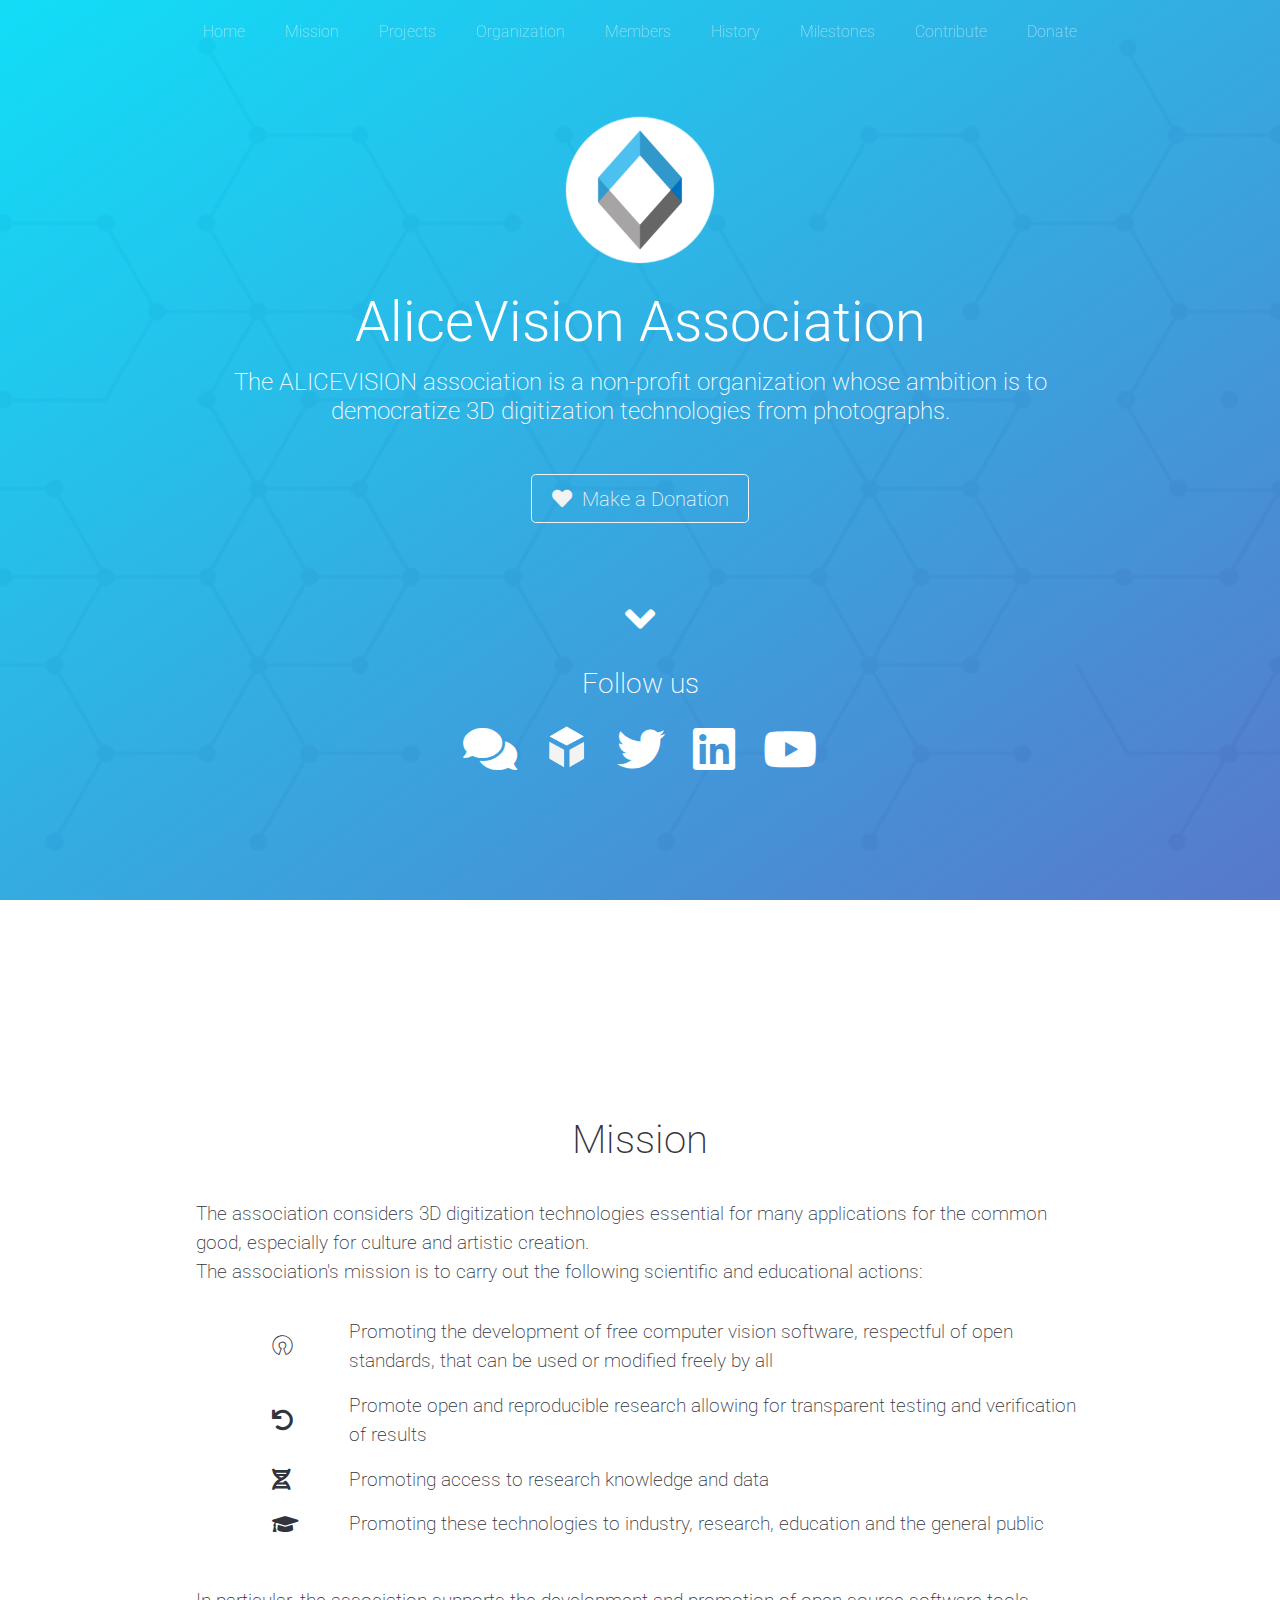
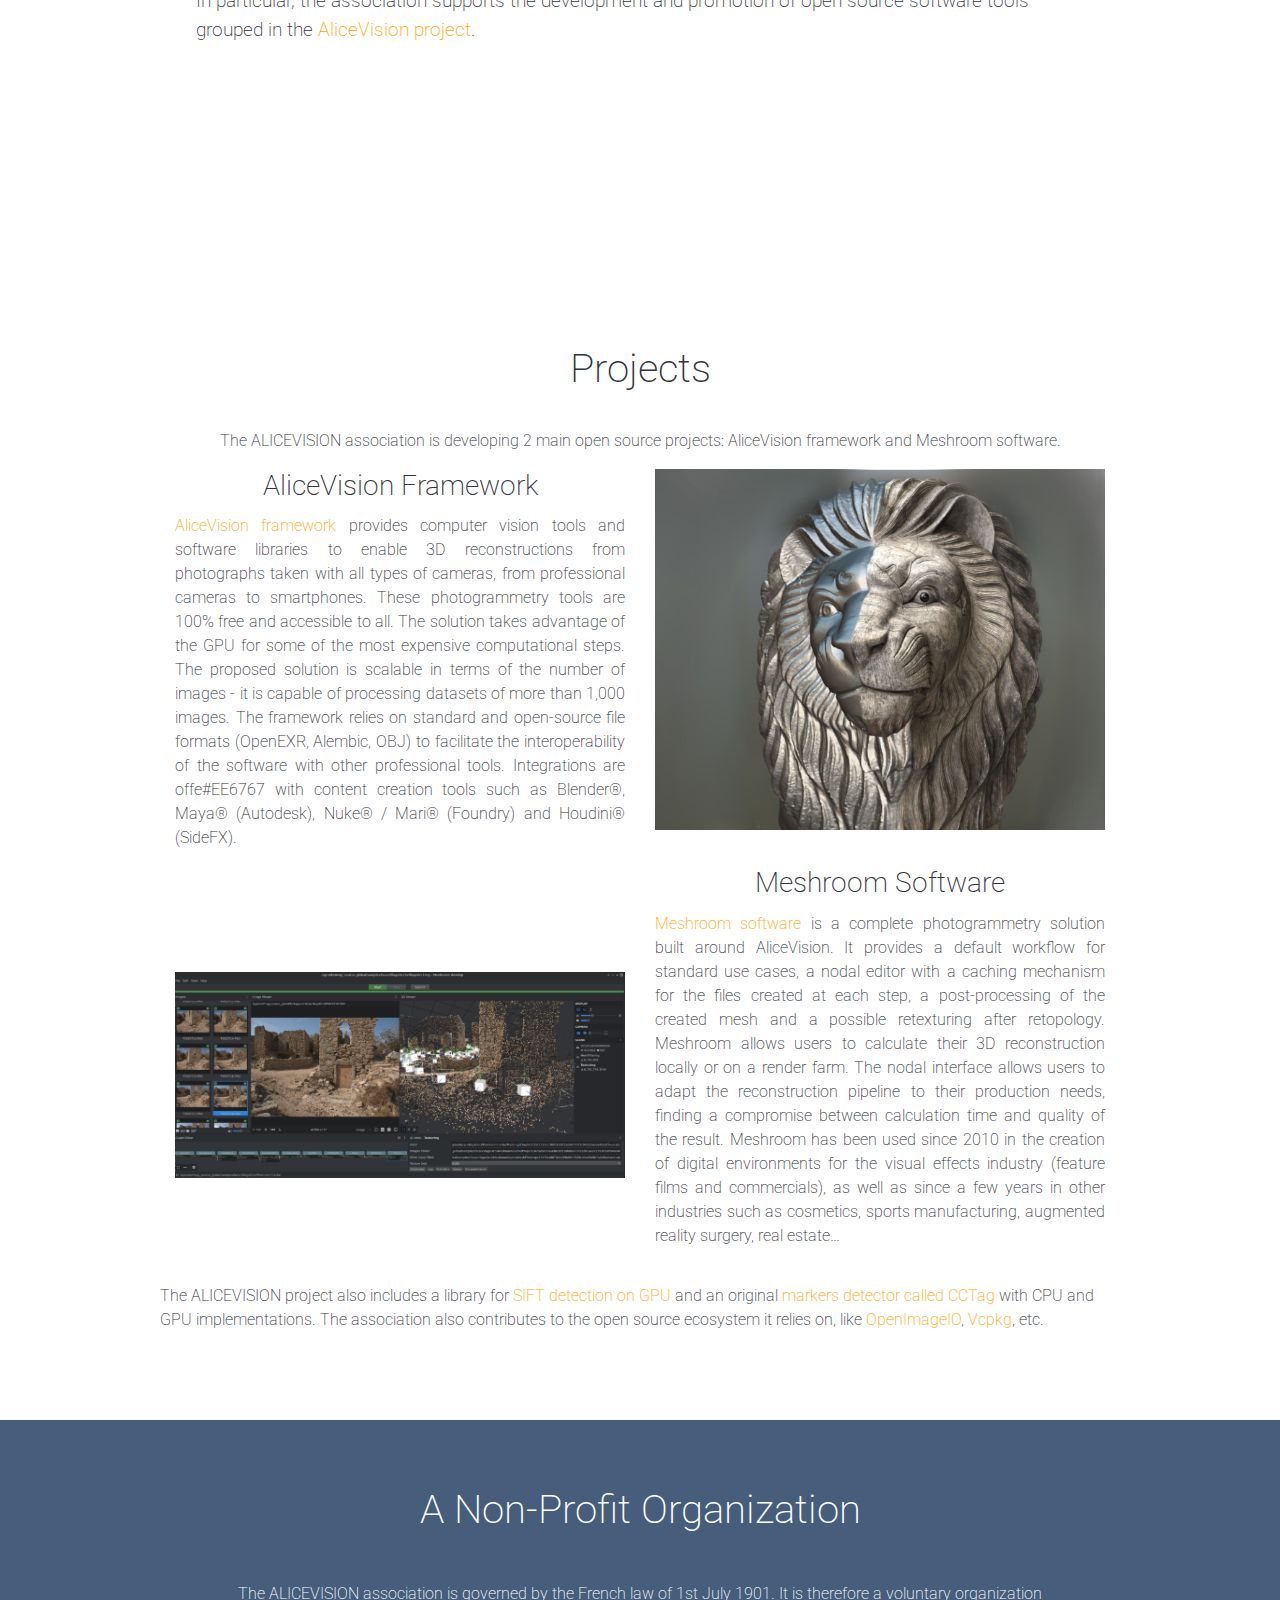
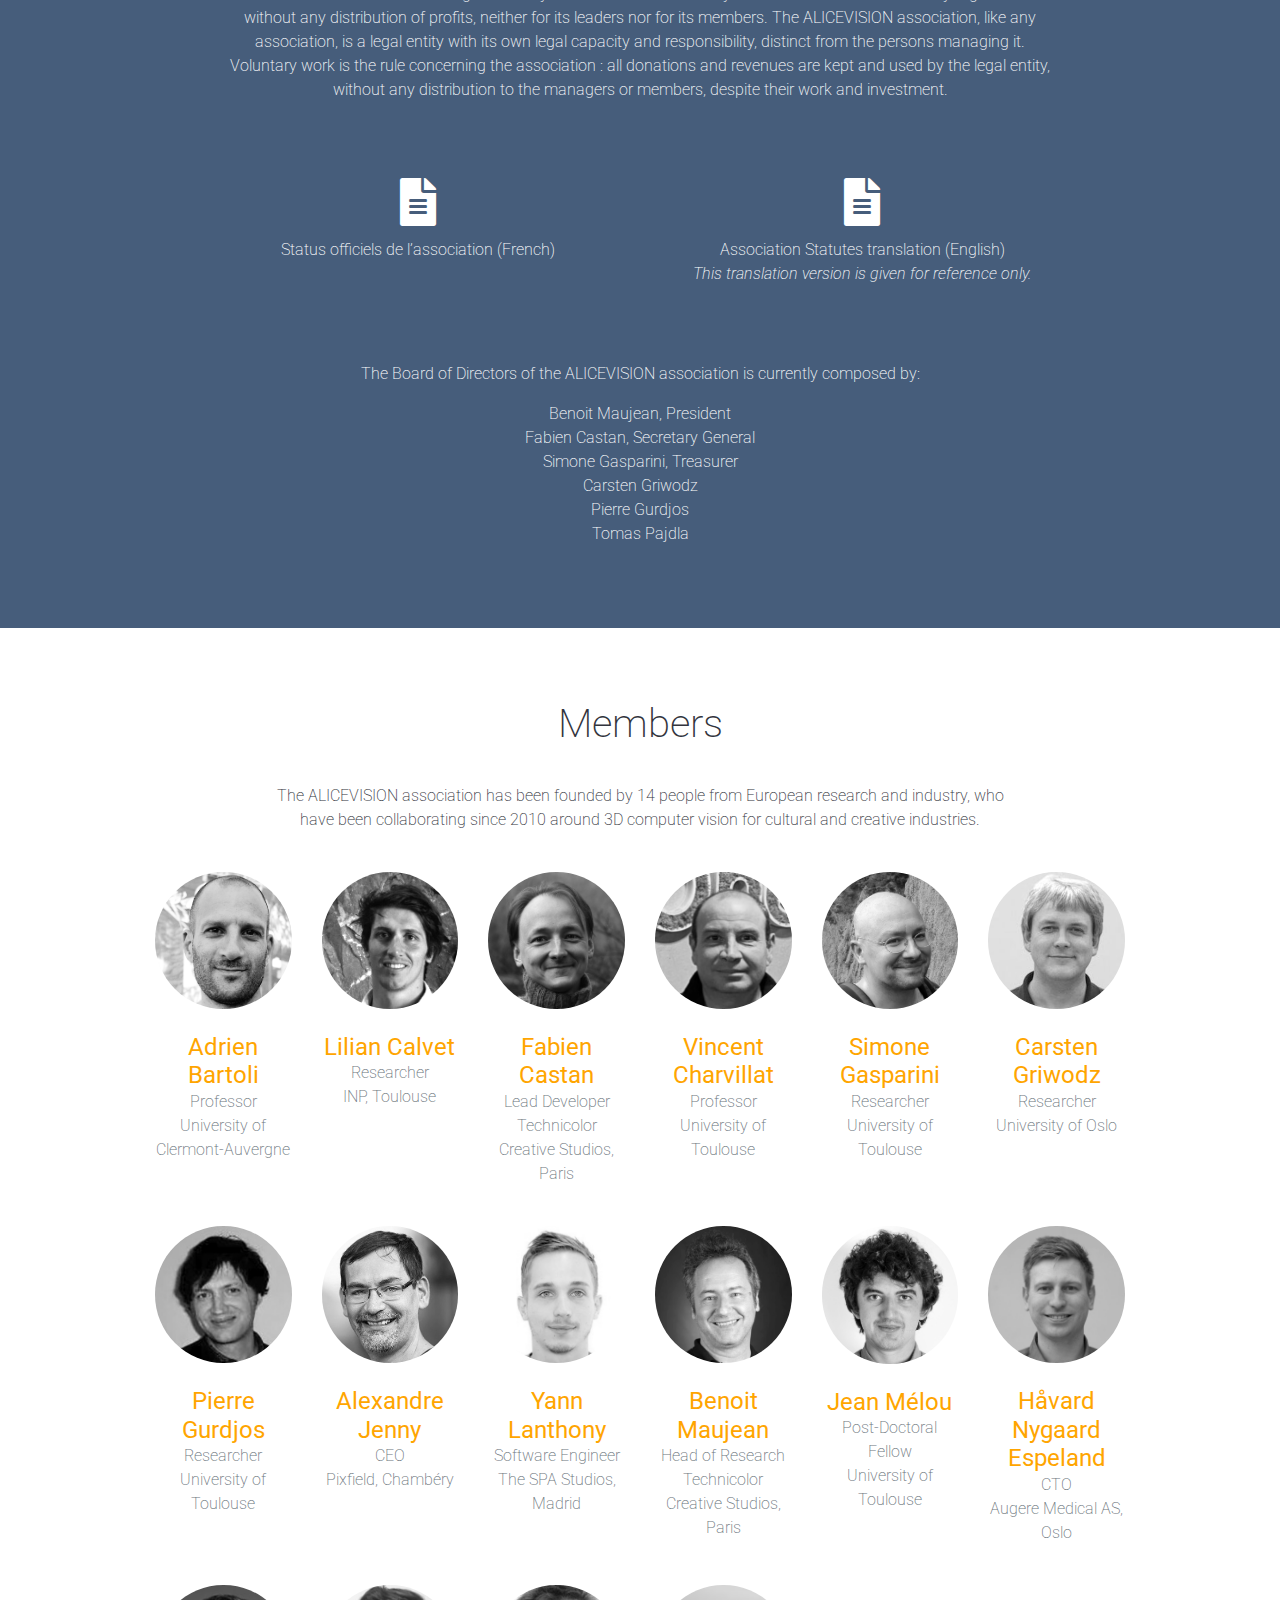
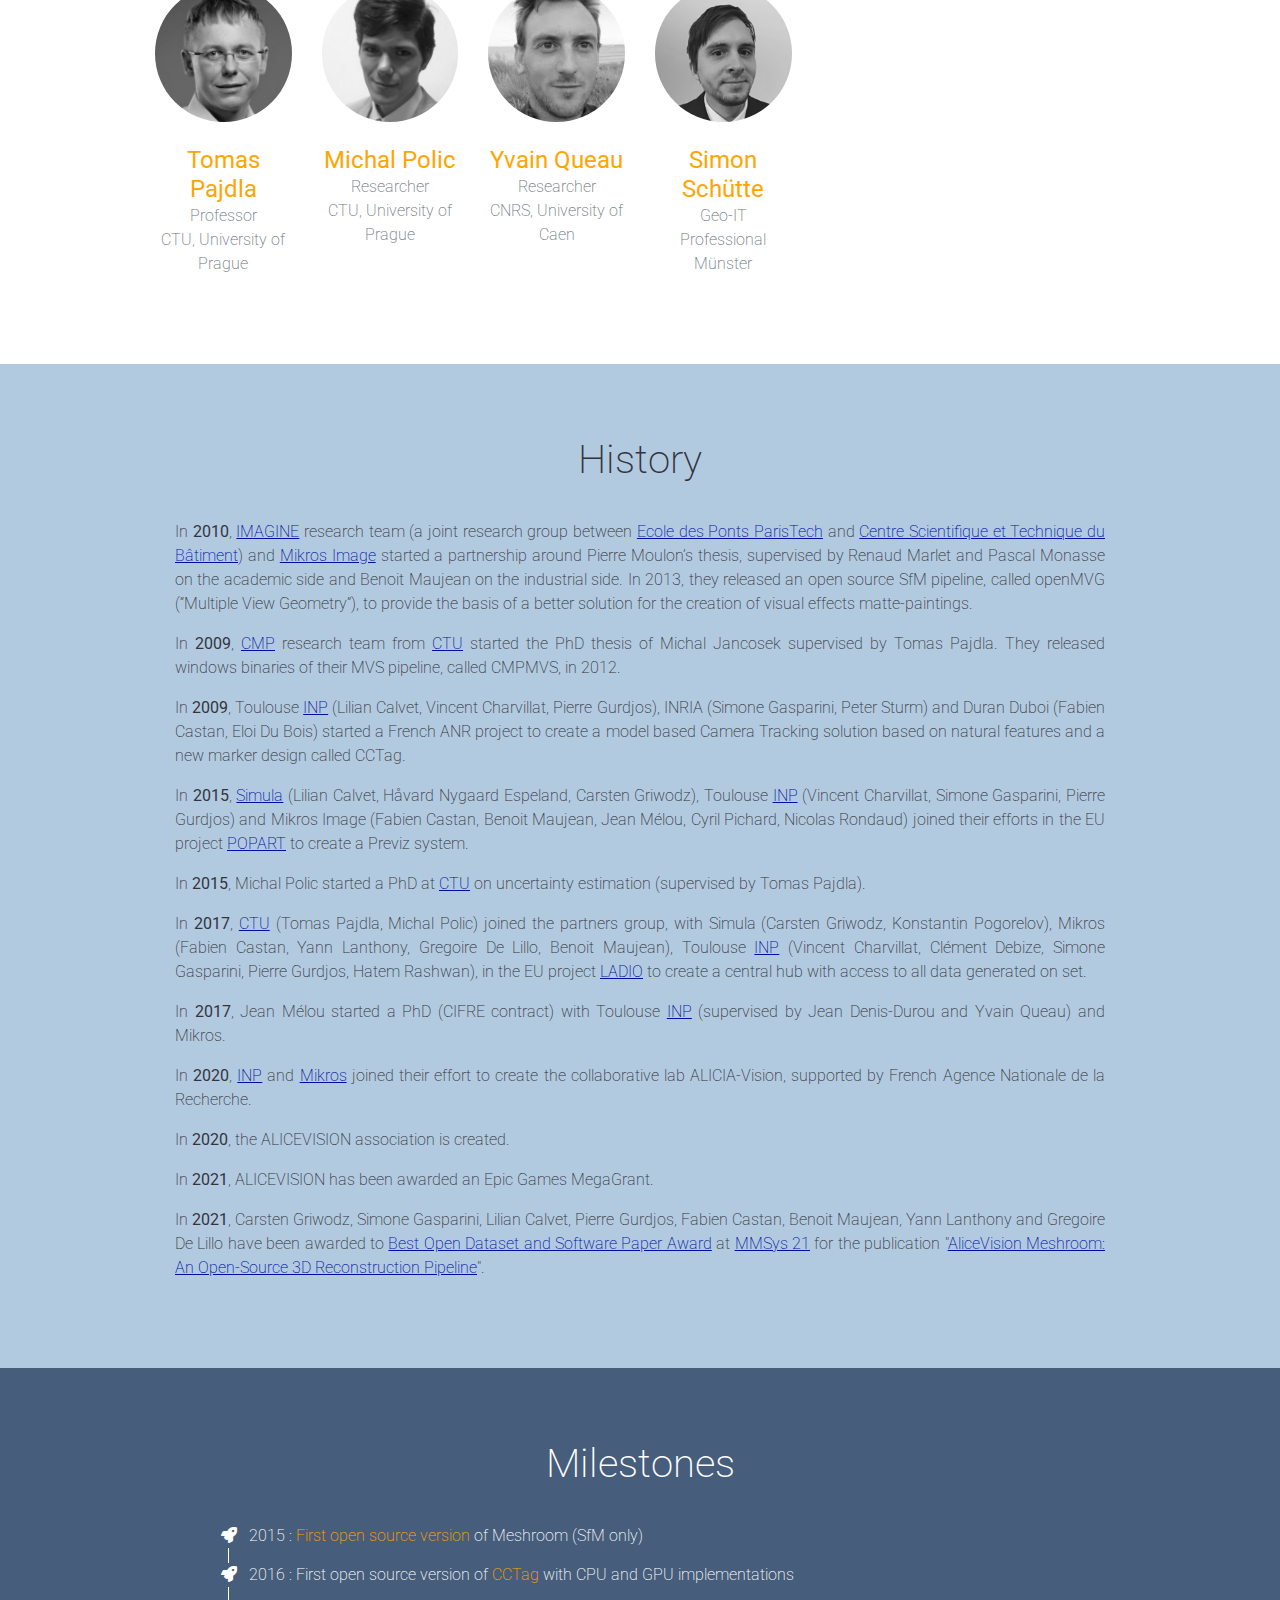
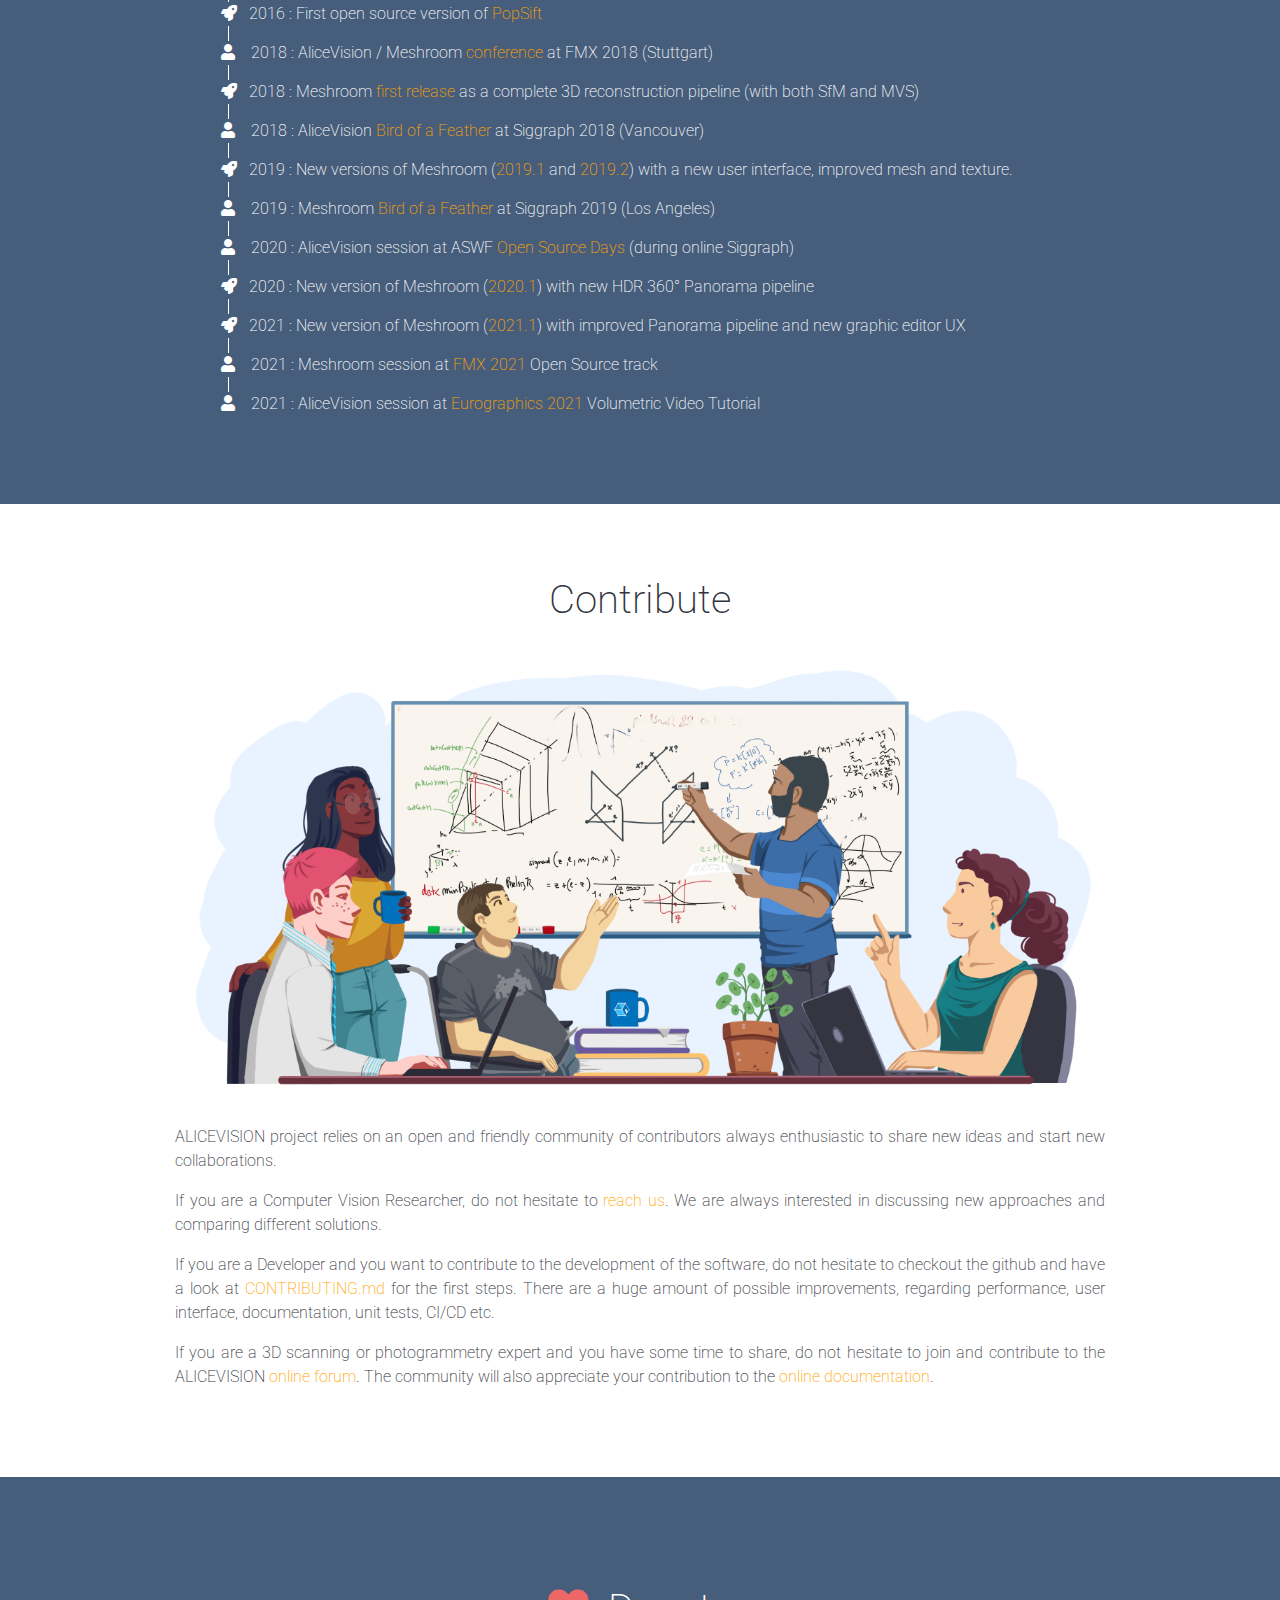
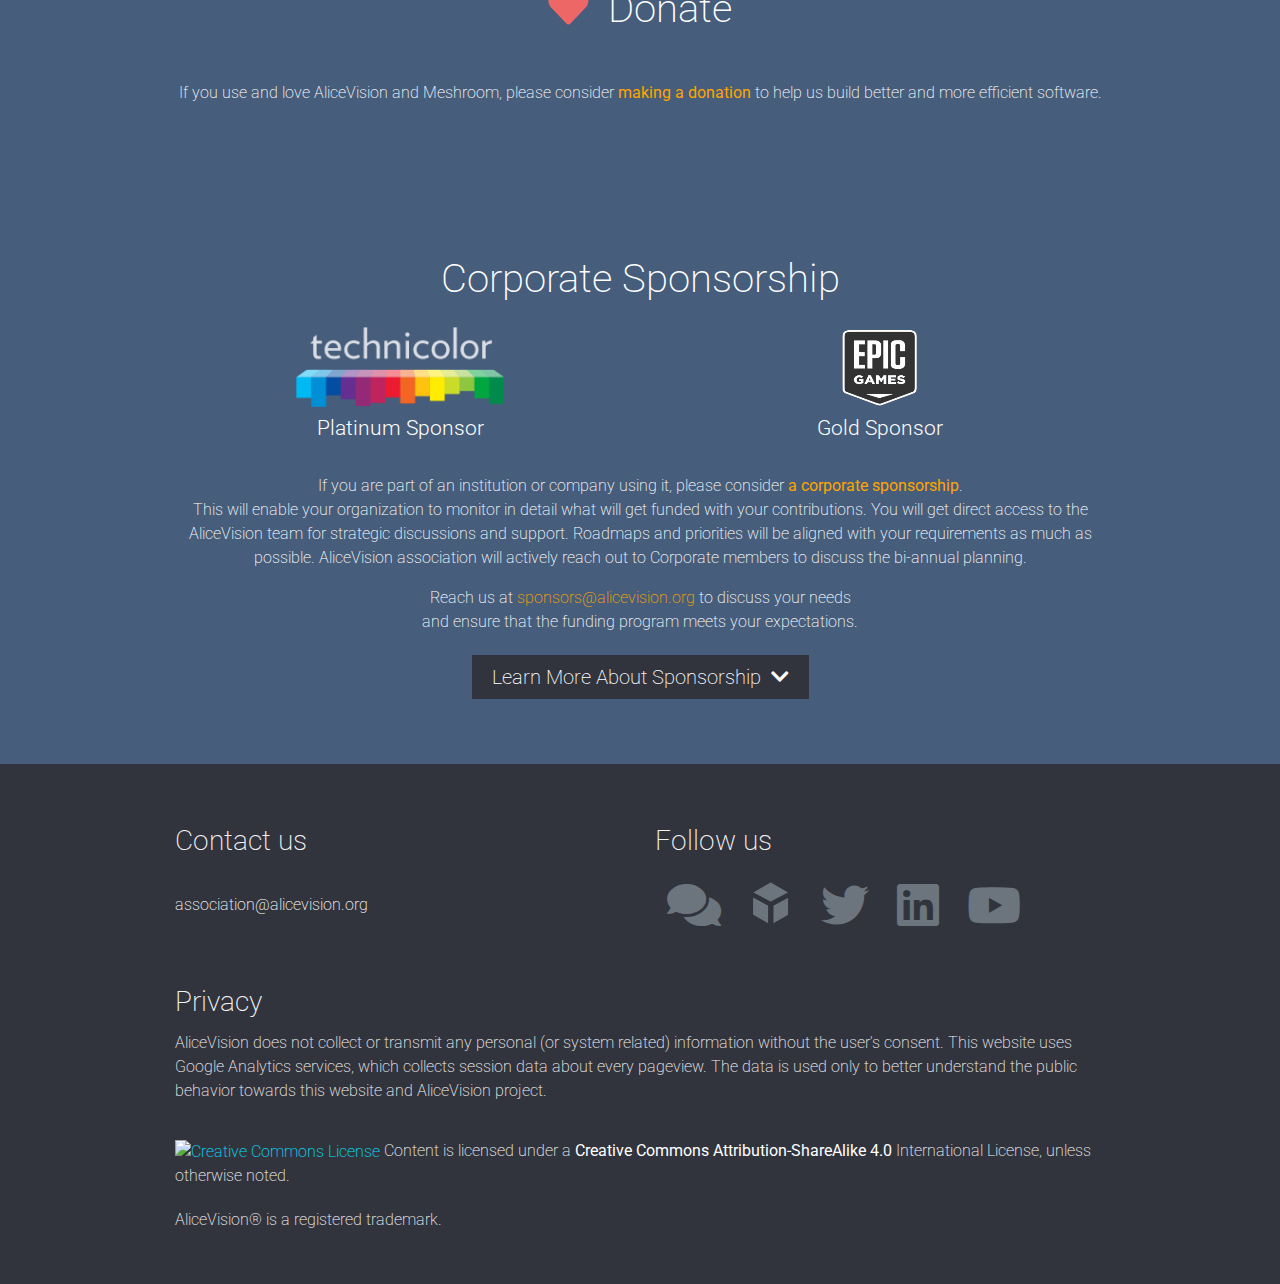
==== commit 6b8d5767: "Add Alexandre Jenny" ====
--- a/index.html
+++ b/index.html
@@ -298,6 +298,13 @@
             <img src="assets/members/PG.jpg" class="center-block img-fluid my-3 rounded-circle">
             <h4 class="mb-0"><b>Pierre Gurdjos</b></h4>
             <p class="text-muted">Researcher<br>University of Toulouse</p>
+          </a>
+        </div>
+        <div class="col-6 col-lg-2">
+          <a href="http://linkedin.com/in/alexandrejenny" target="blank">
+            <img src="assets/members/AJ.jpg" class="center-block img-fluid my-3 rounded-circle">
+            <h4 class="mb-0"><b>Alexandre Jenny</b></h4>
+            <p class="text-muted">CEO<br>Pixfield, Chambéry</p>
           </a>
         </div>
         <div class="col-6 col-lg-2">
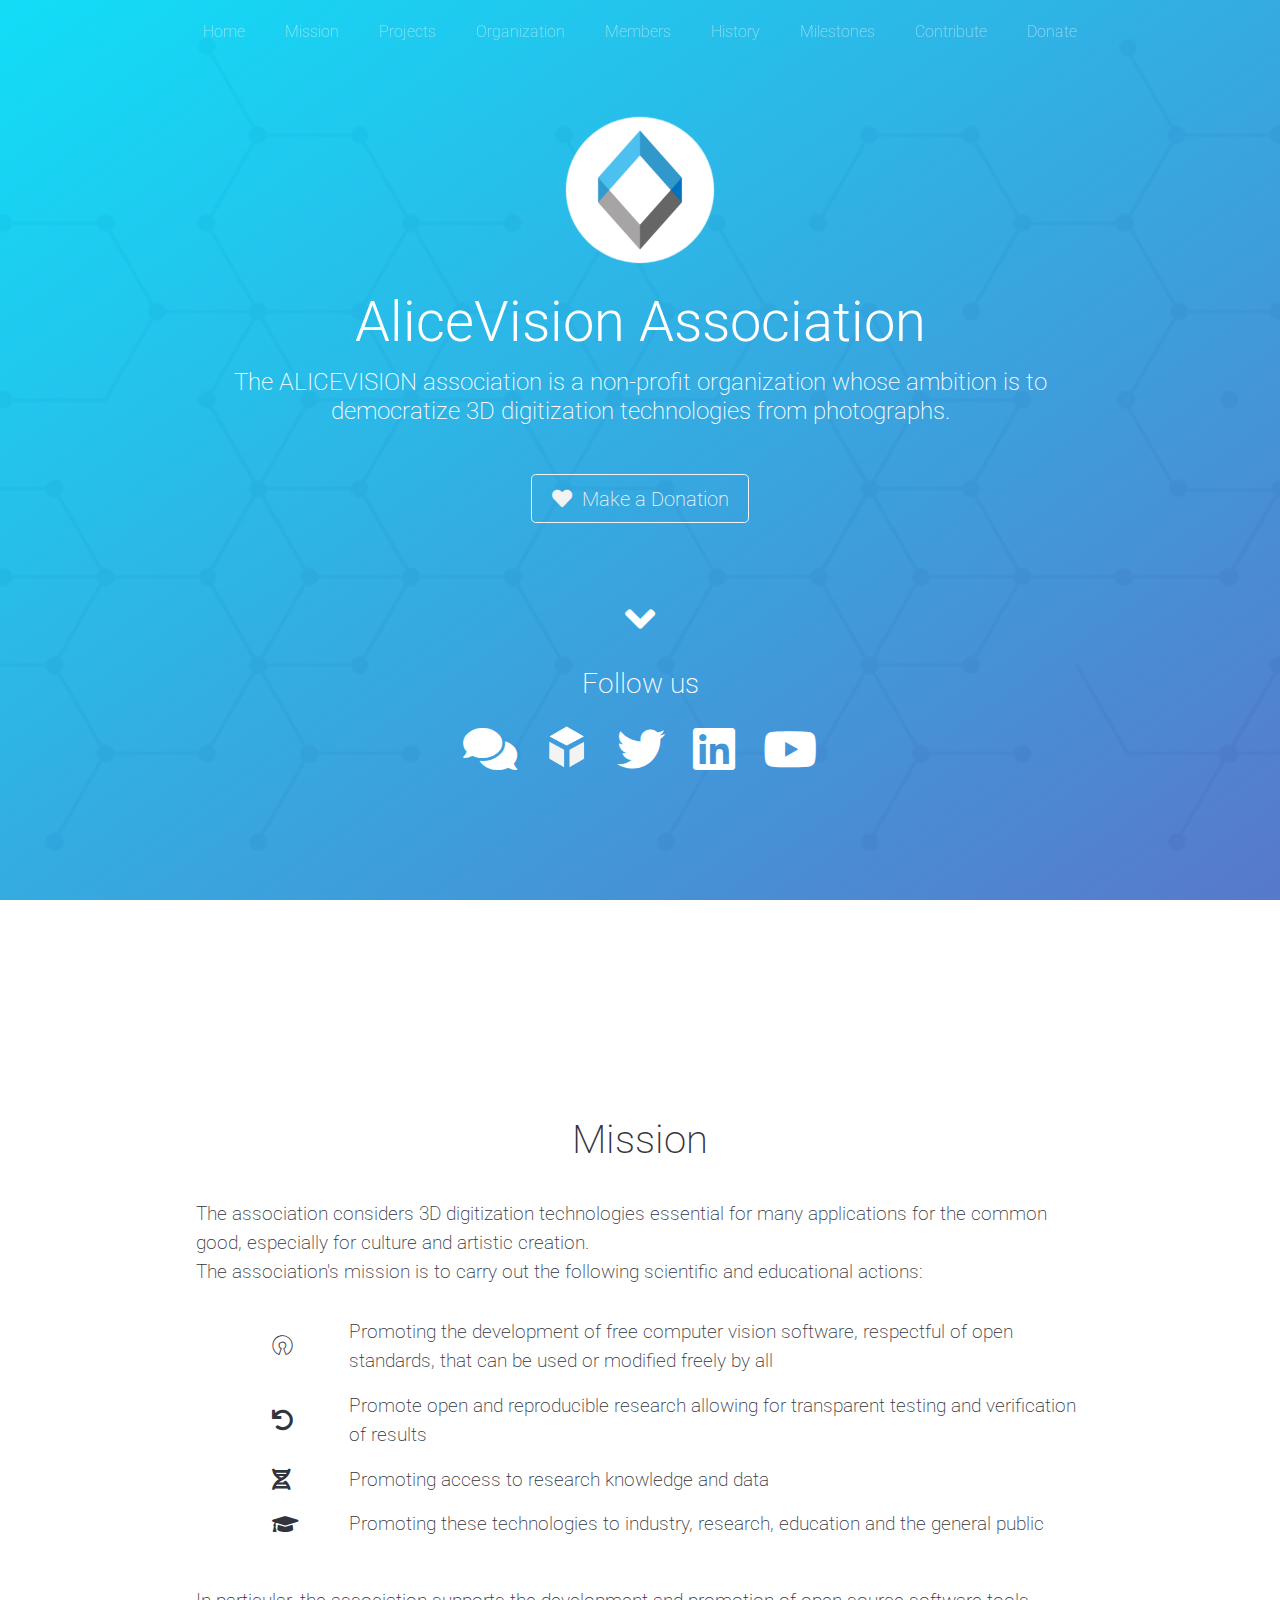
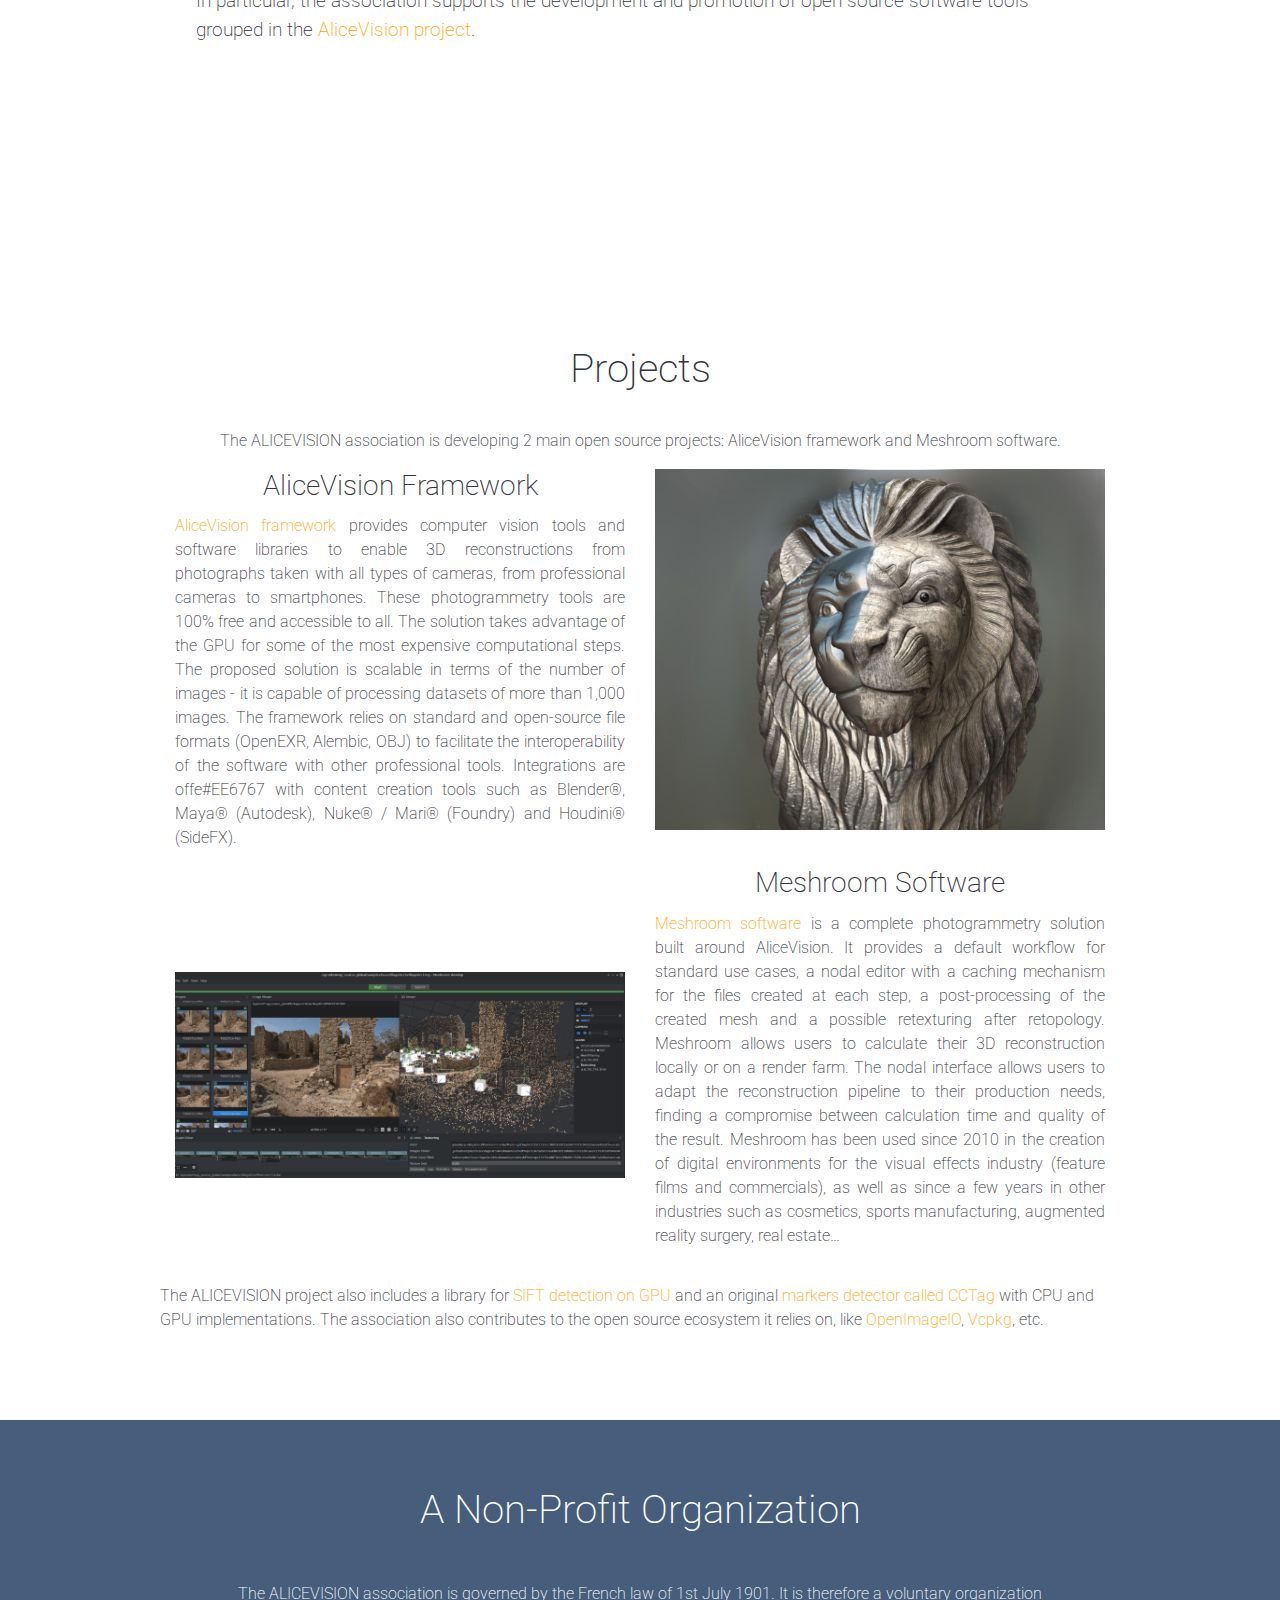
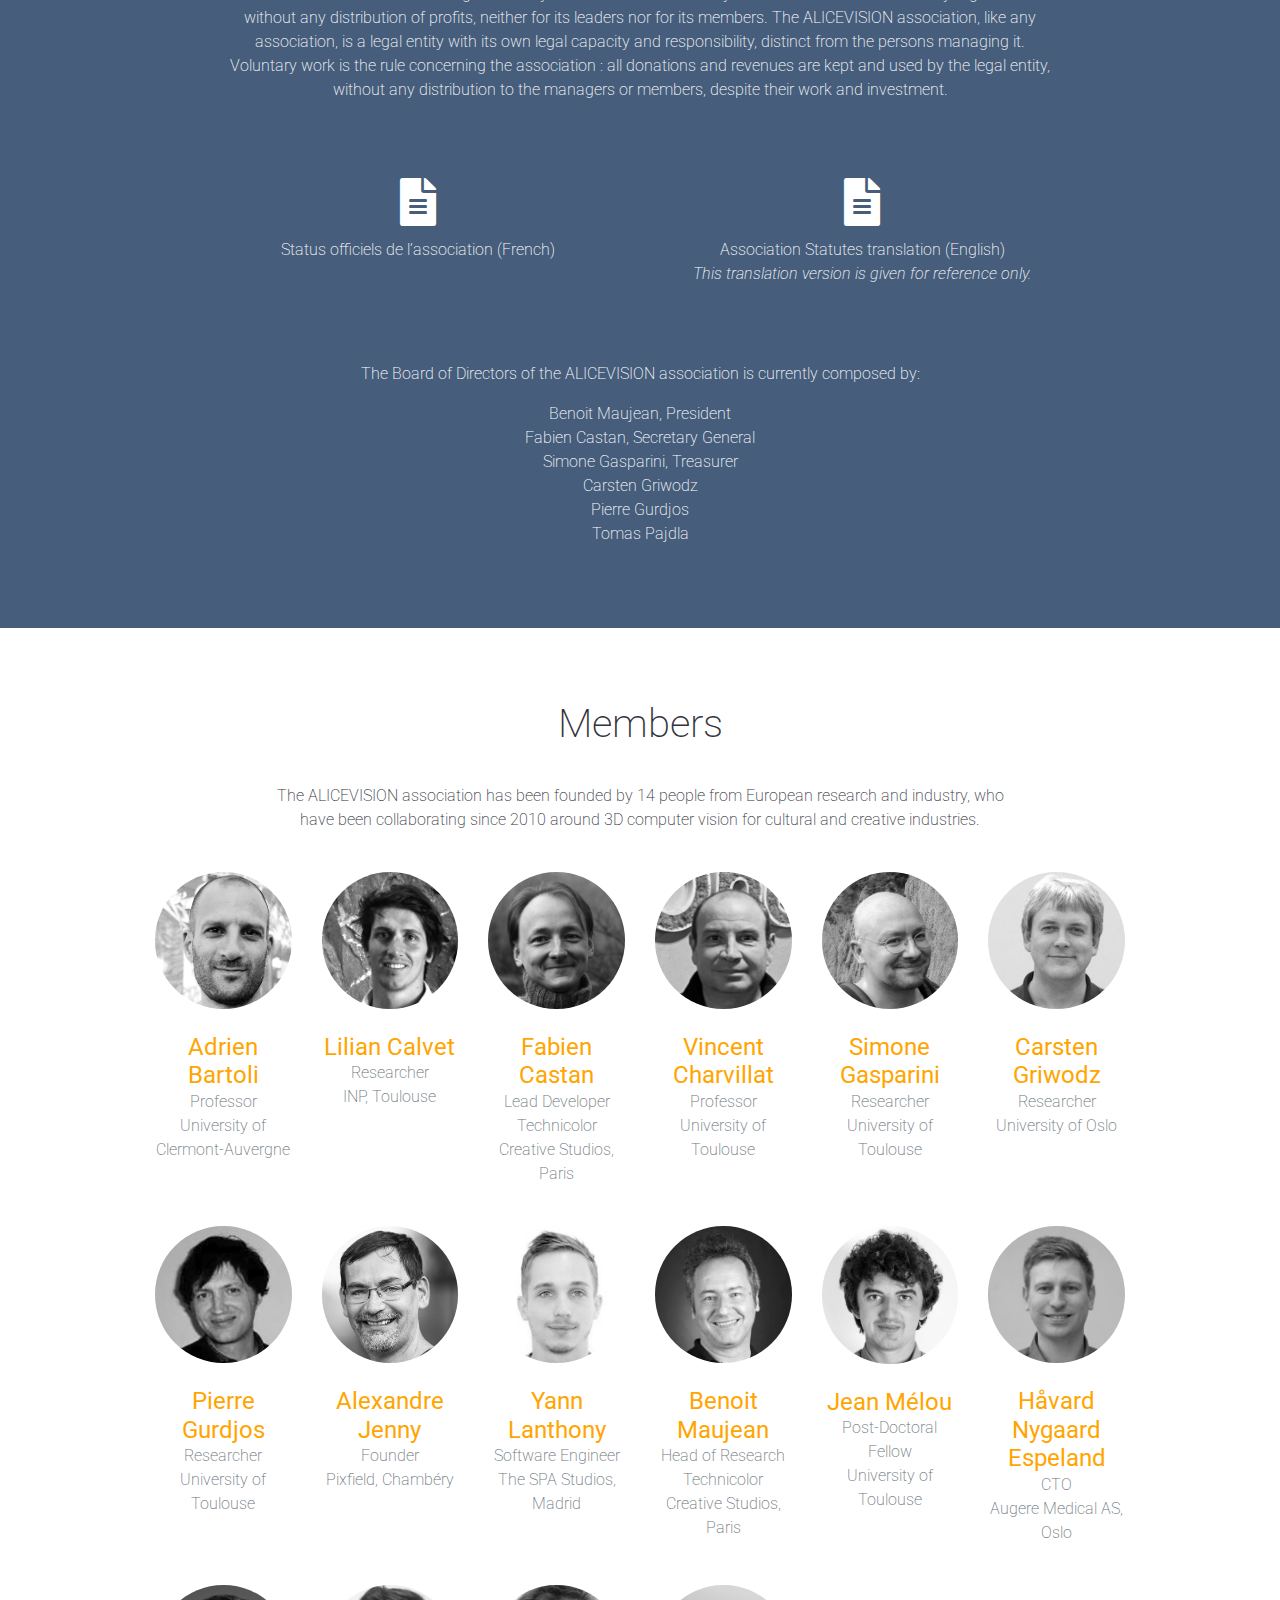
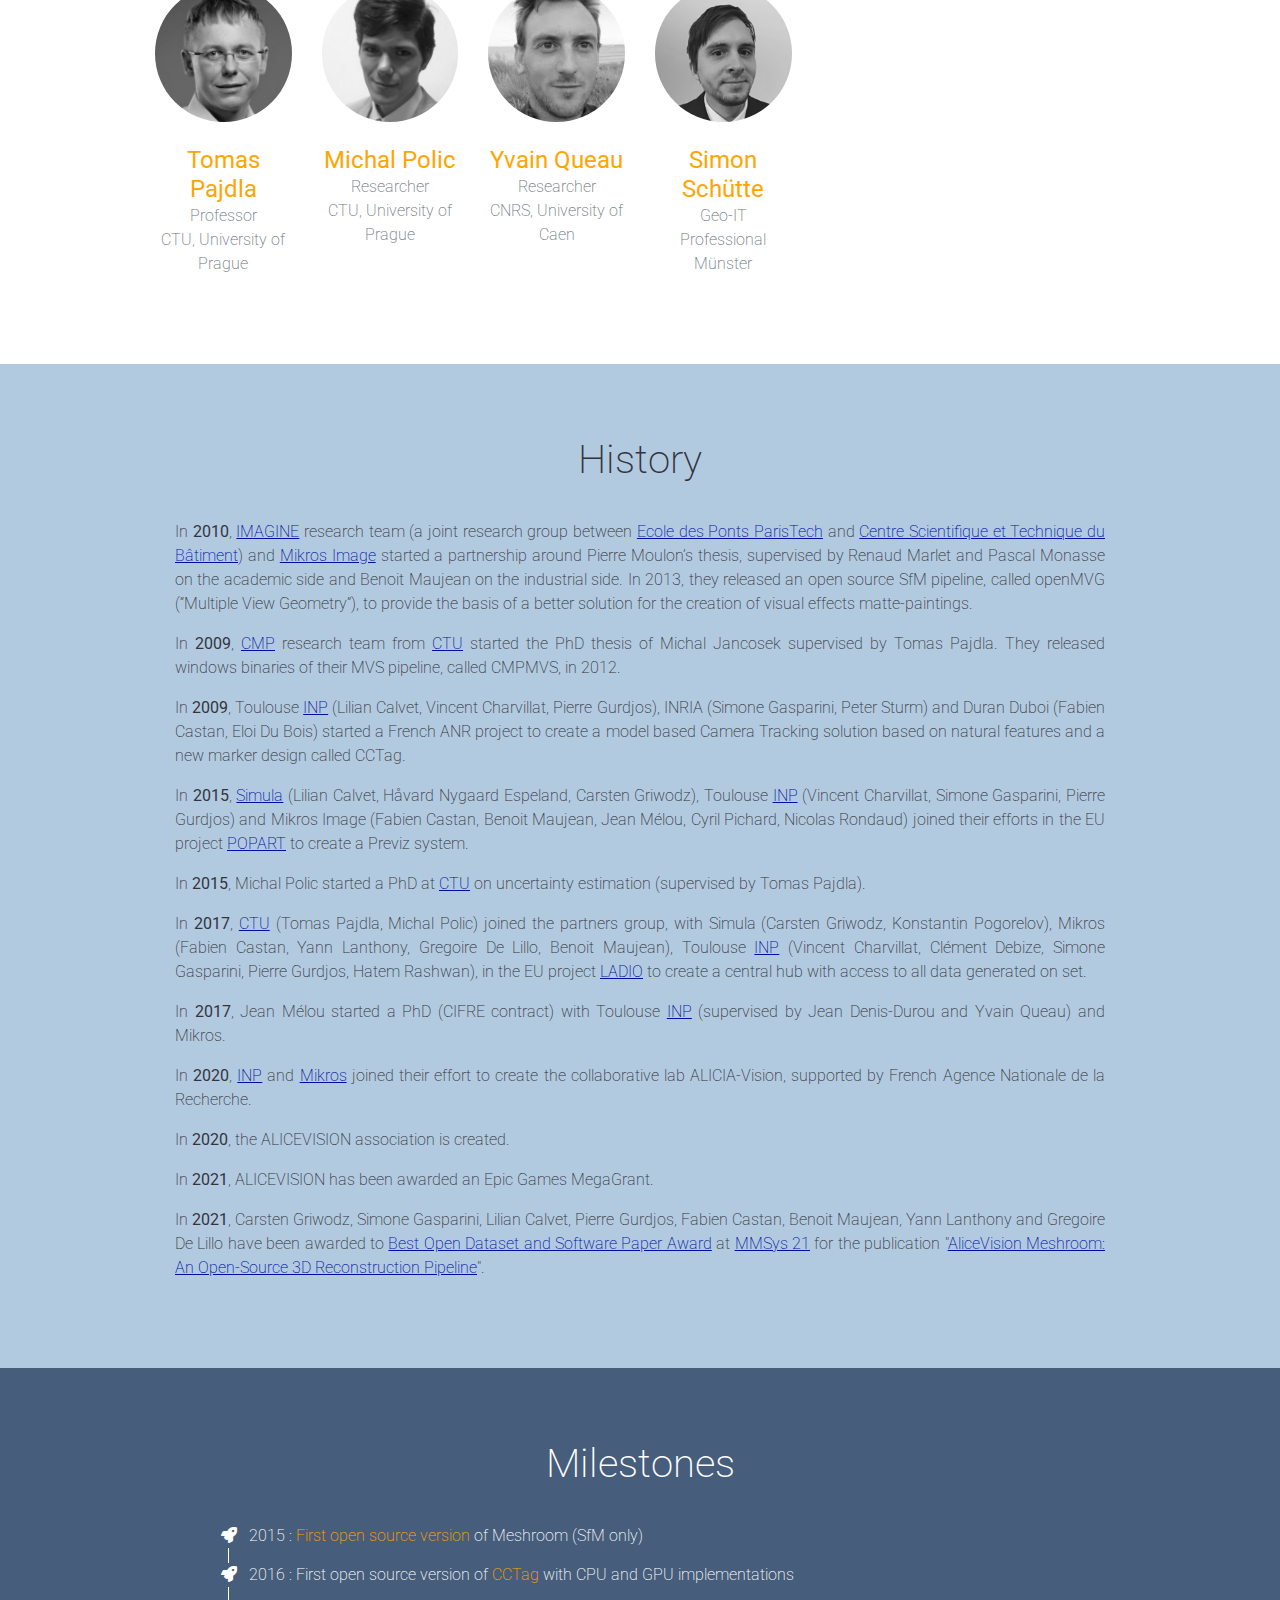
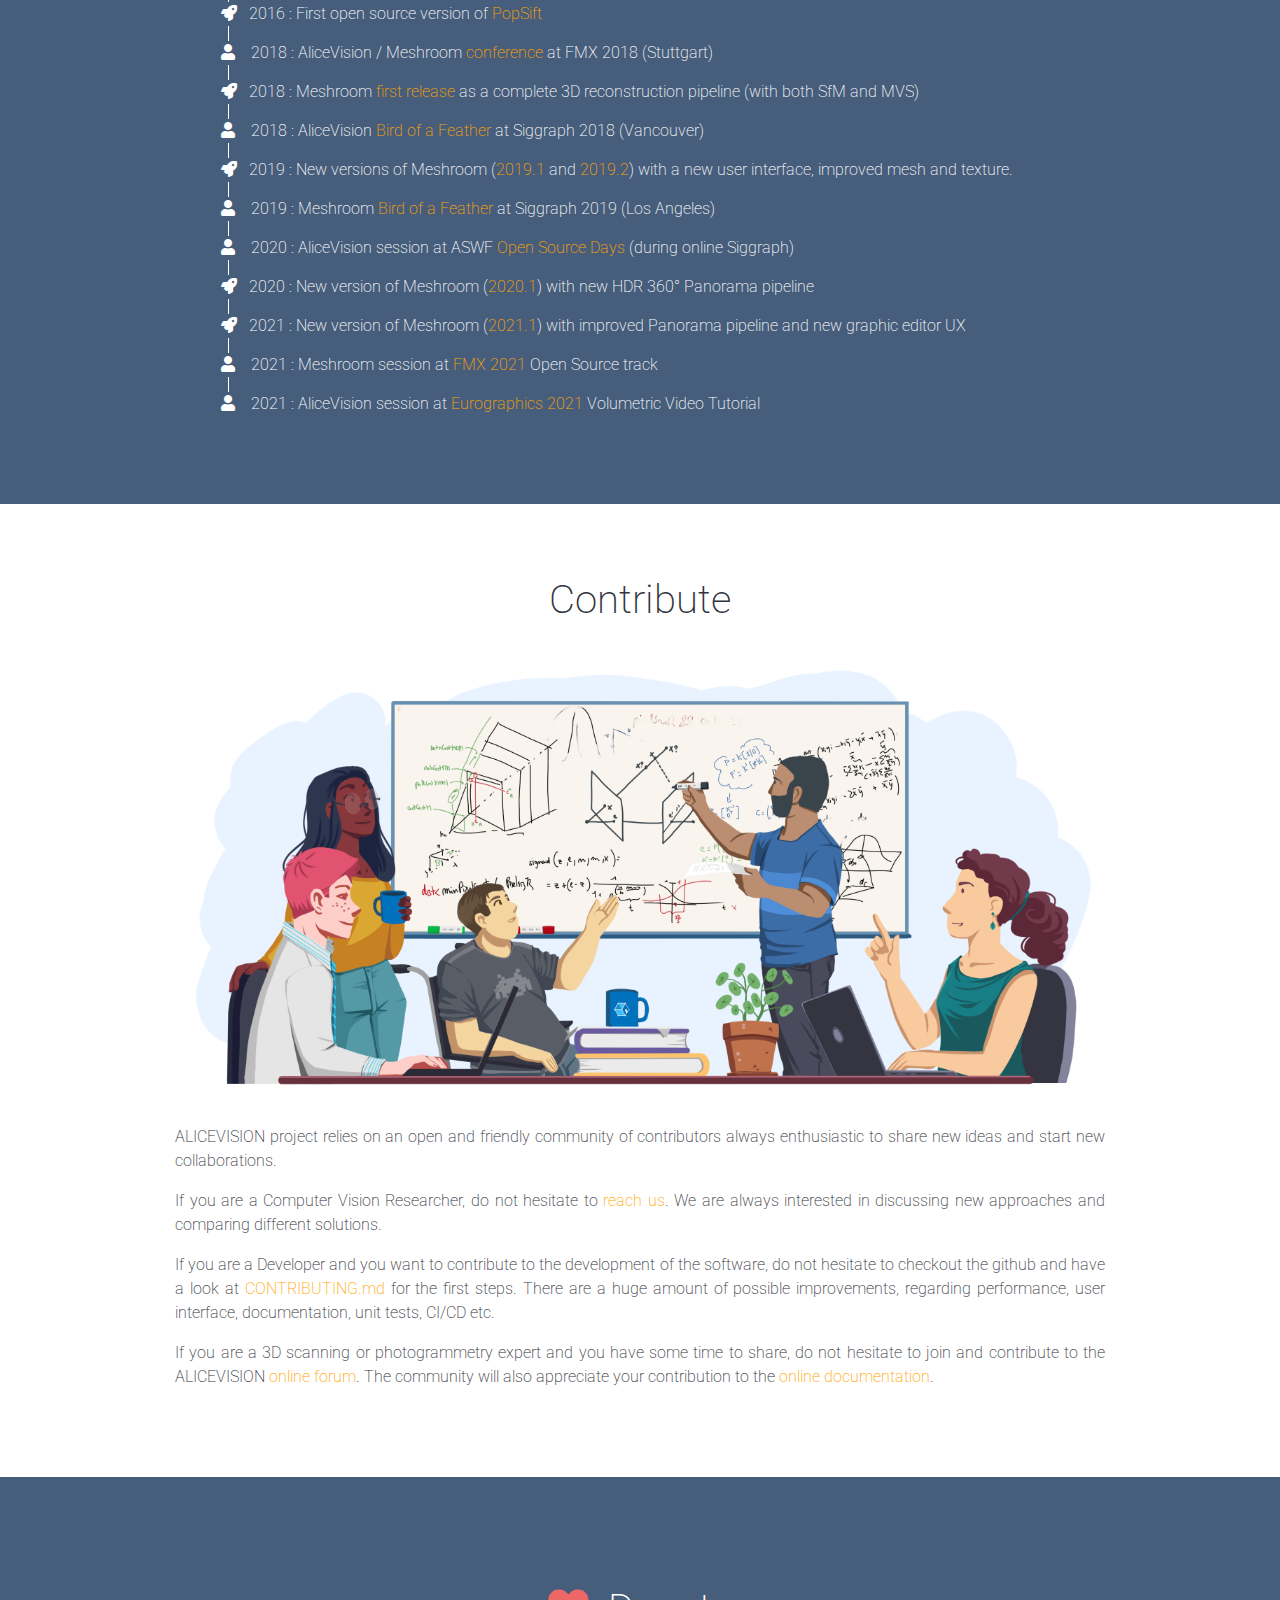
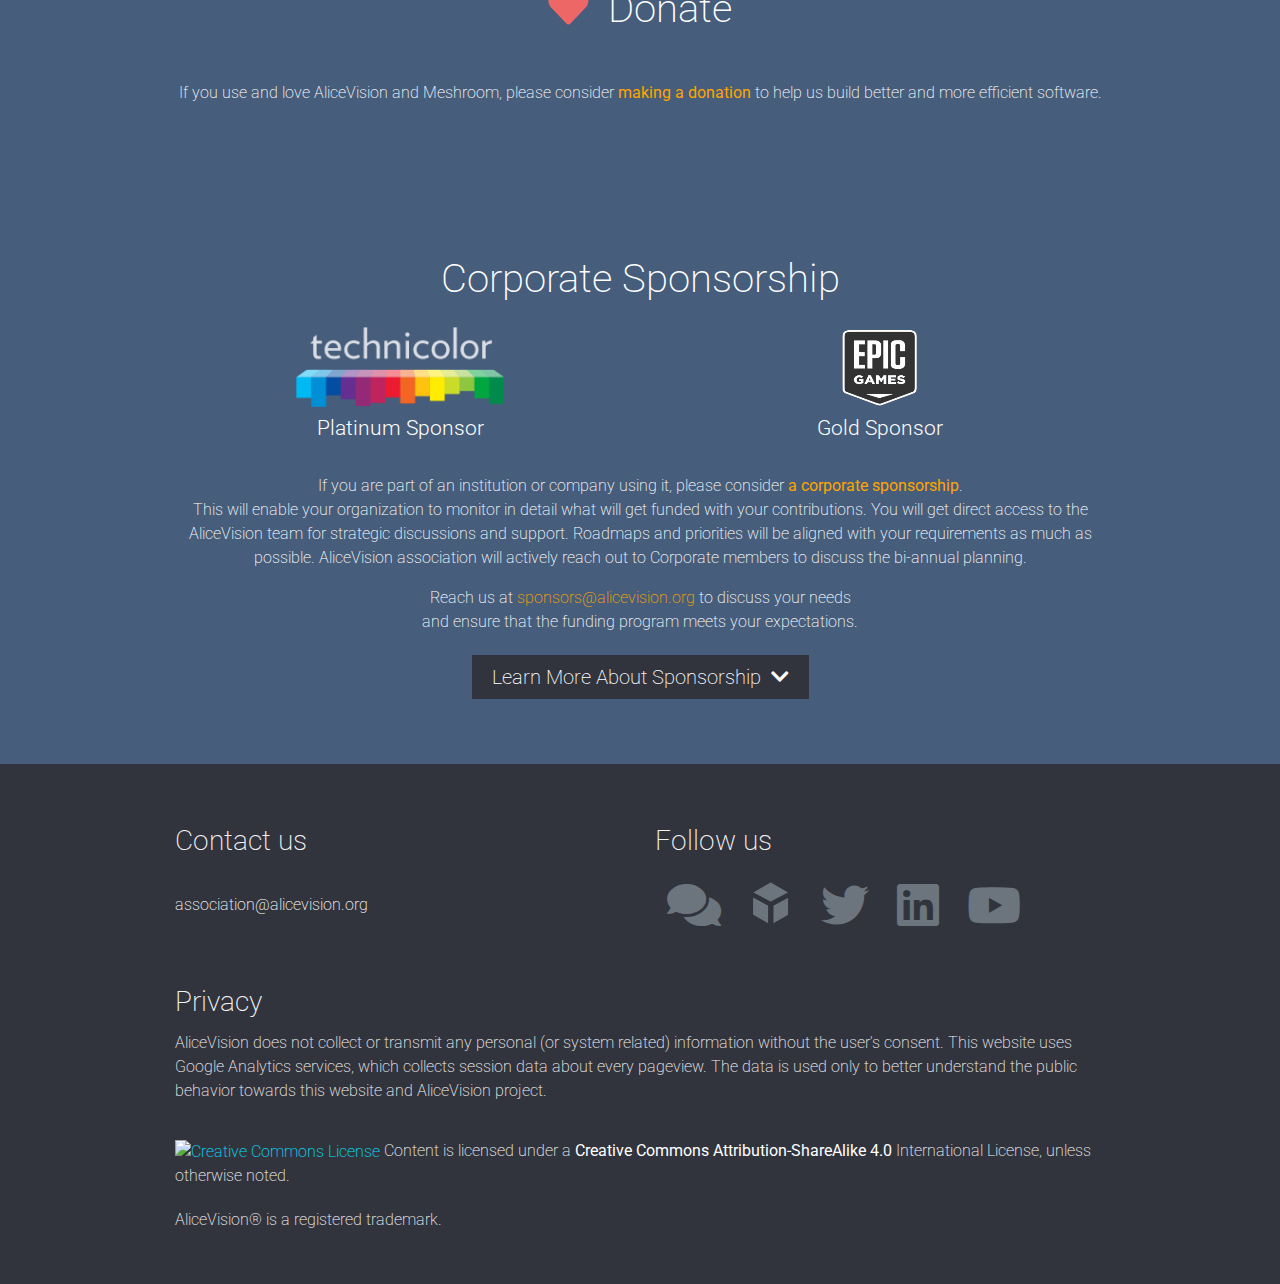
==== commit 722cd627: "Minor Edit on AJ position" ====
--- a/index.html
+++ b/index.html
@@ -304,7 +304,7 @@
           <a href="http://linkedin.com/in/alexandrejenny" target="blank">
             <img src="assets/members/AJ.jpg" class="center-block img-fluid my-3 rounded-circle">
             <h4 class="mb-0"><b>Alexandre Jenny</b></h4>
-            <p class="text-muted">CEO<br>Pixfield, Chambéry</p>
+            <p class="text-muted">Founder<br>Pixfield, Chambéry</p>
           </a>
         </div>
         <div class="col-6 col-lg-2">
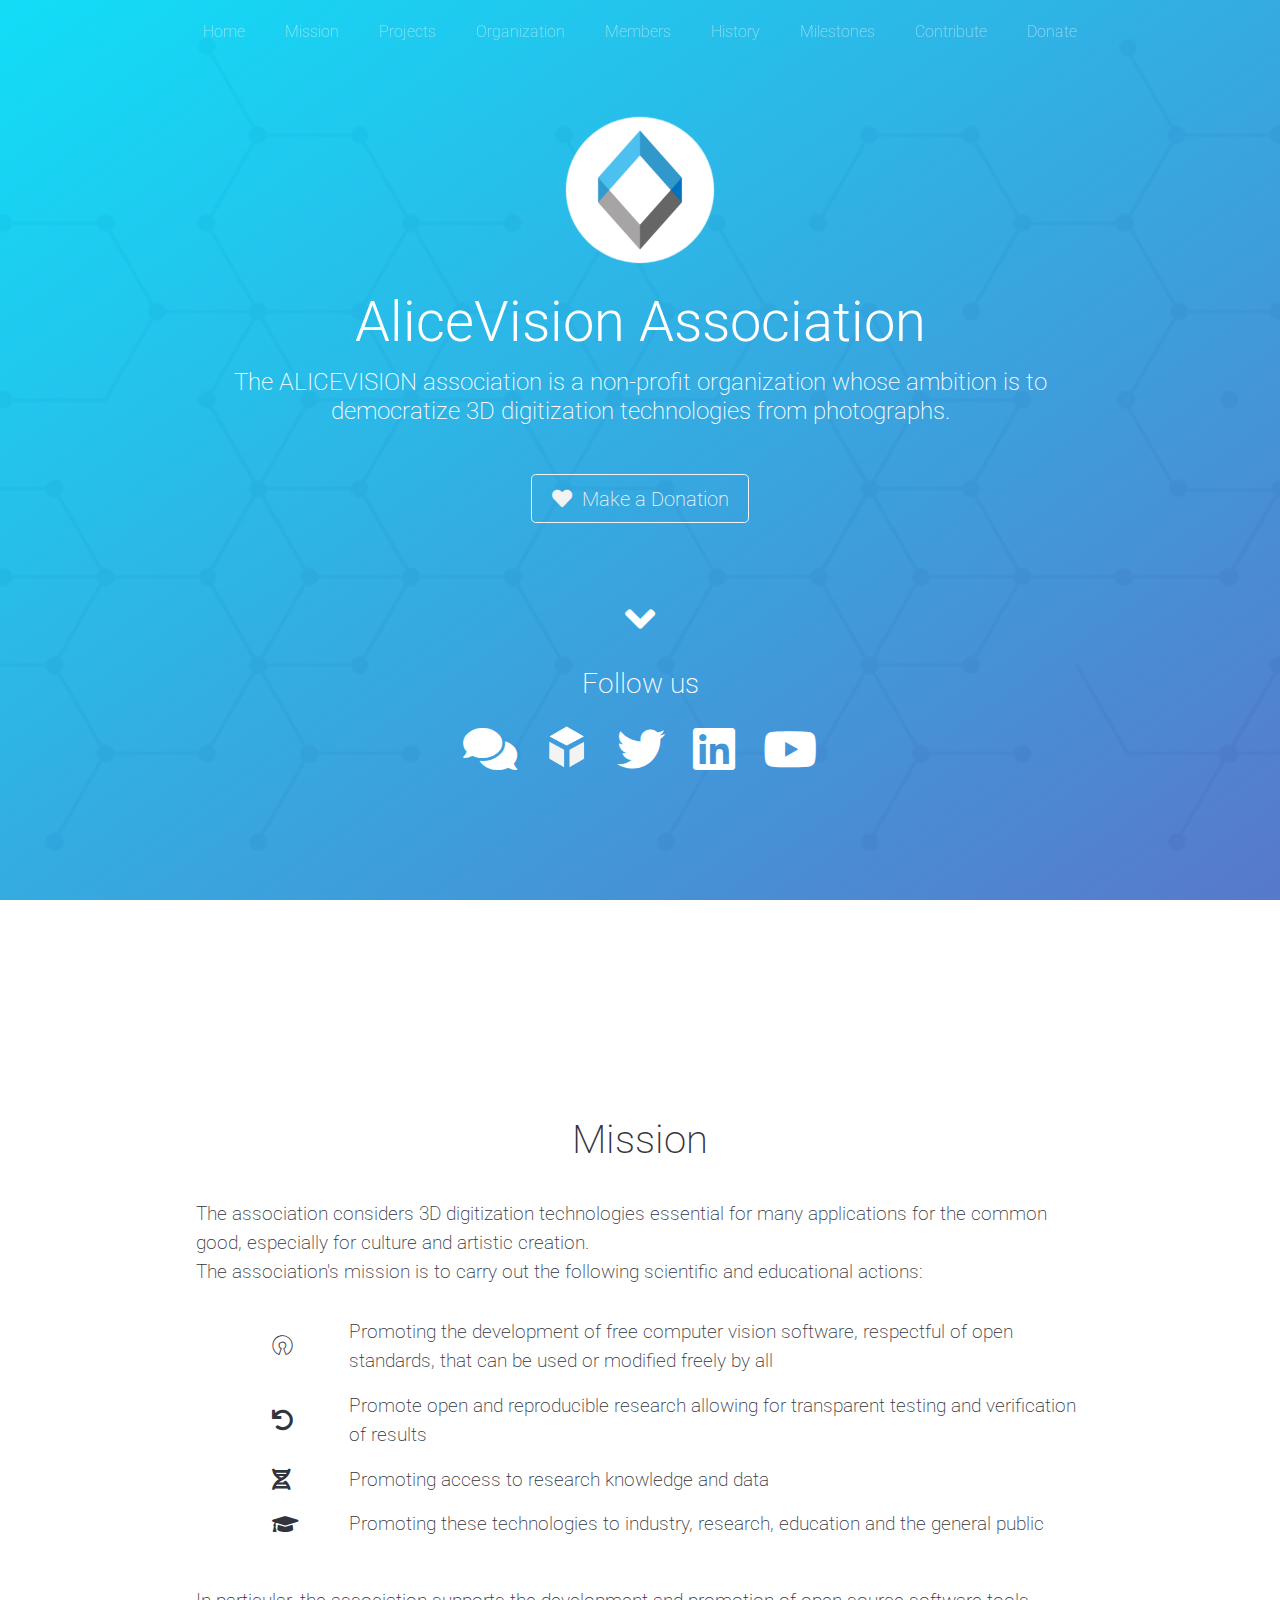
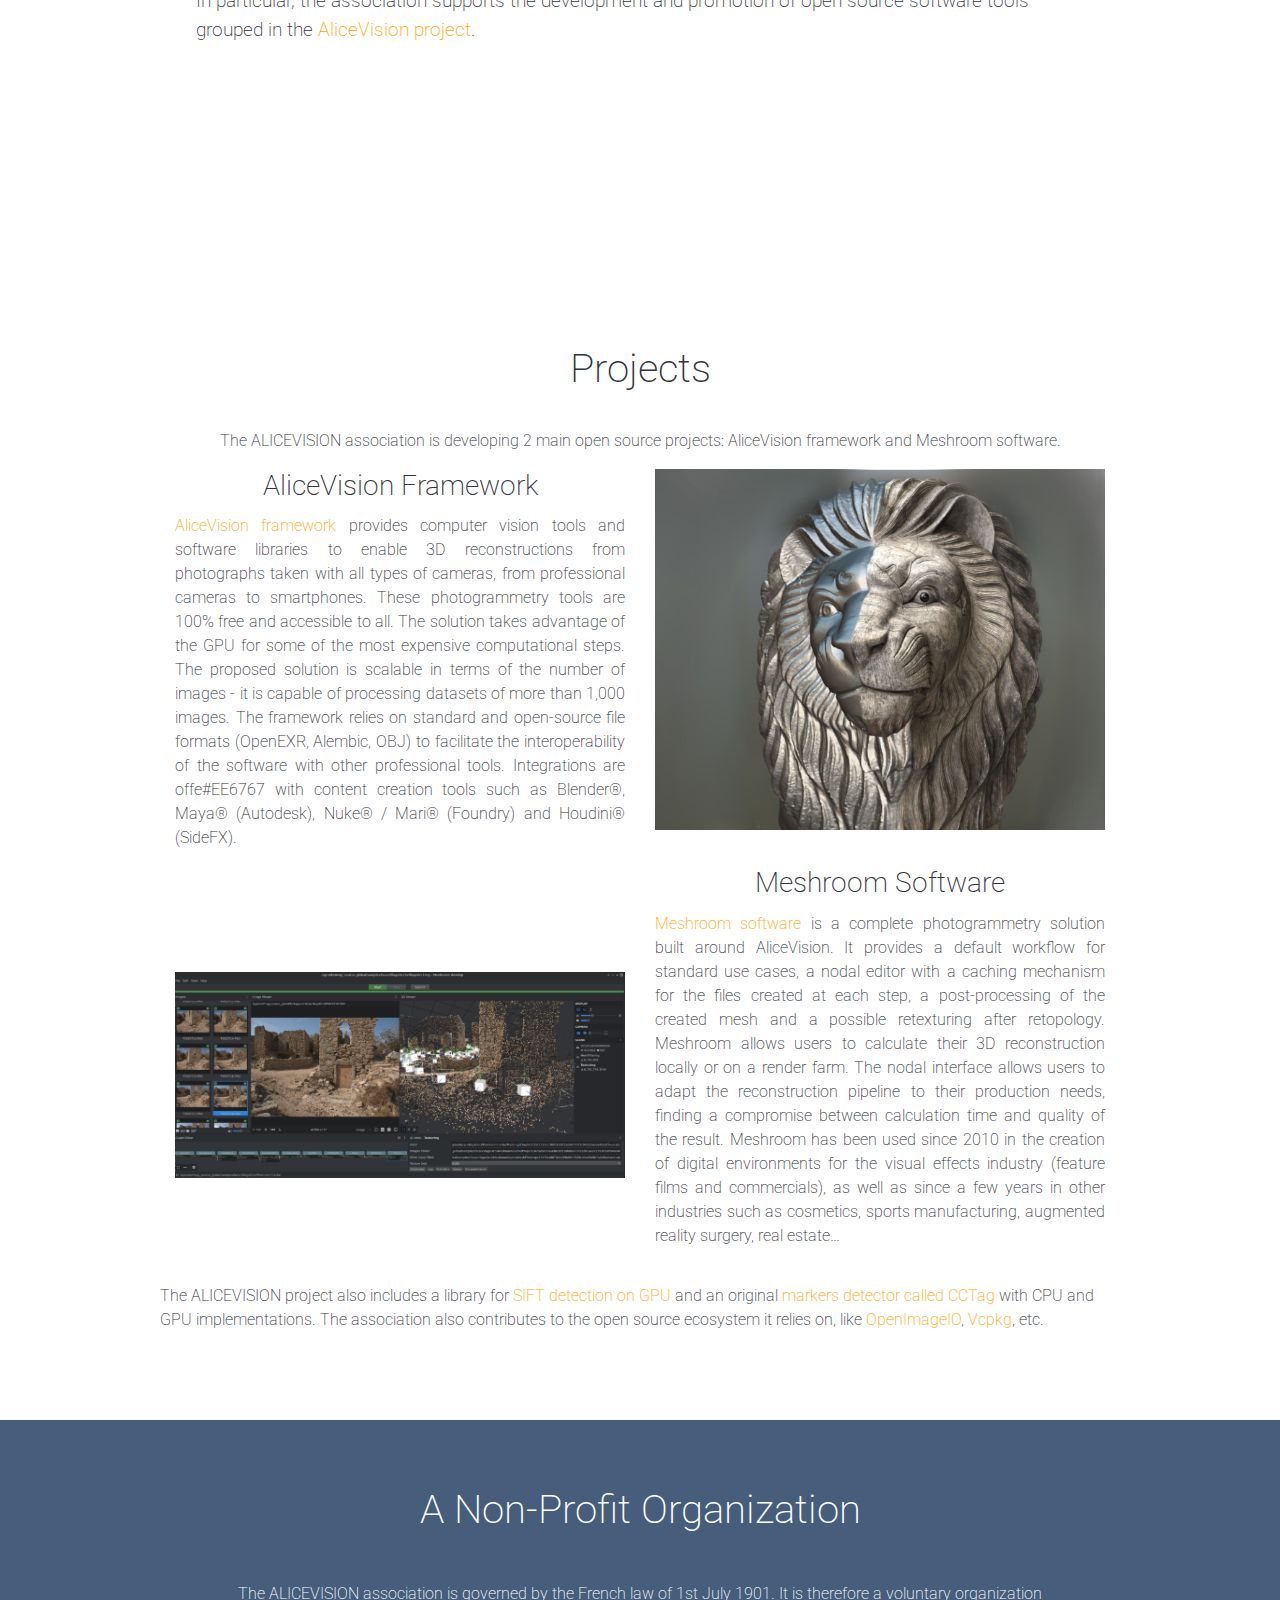
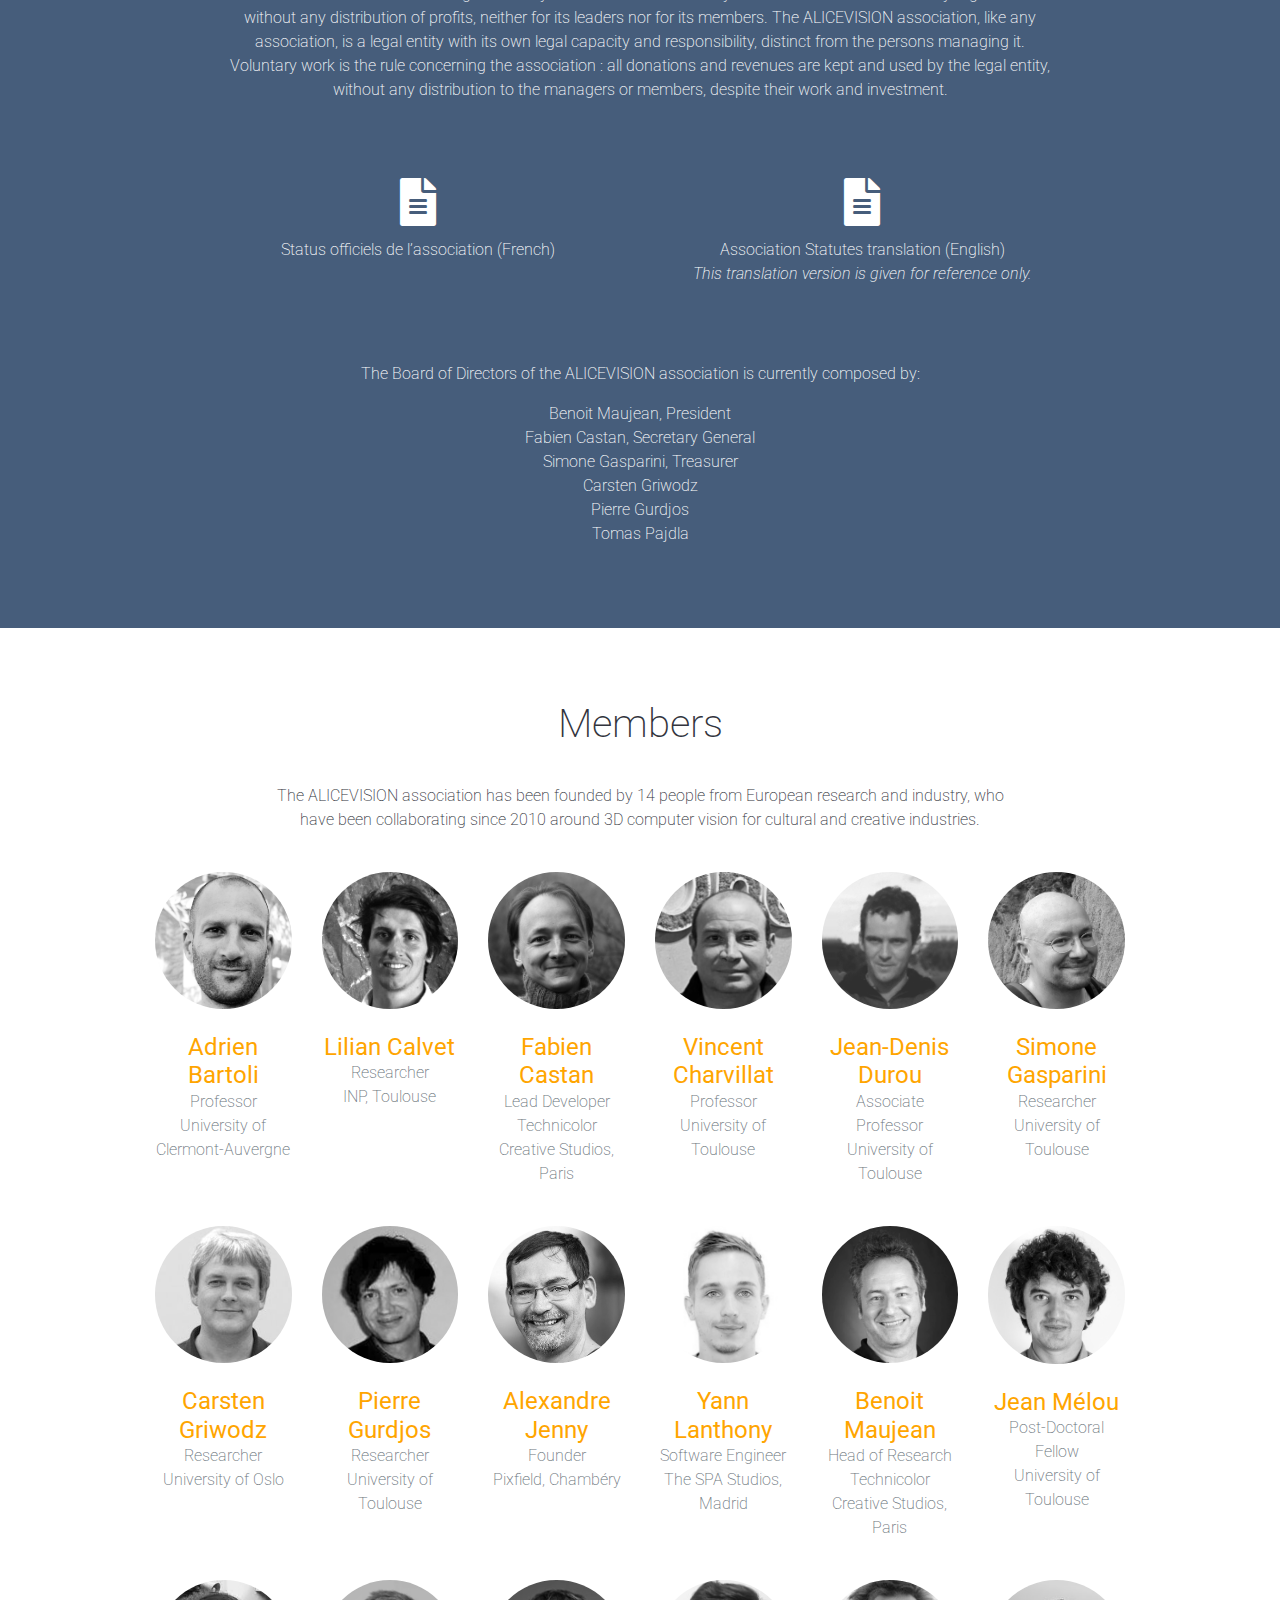
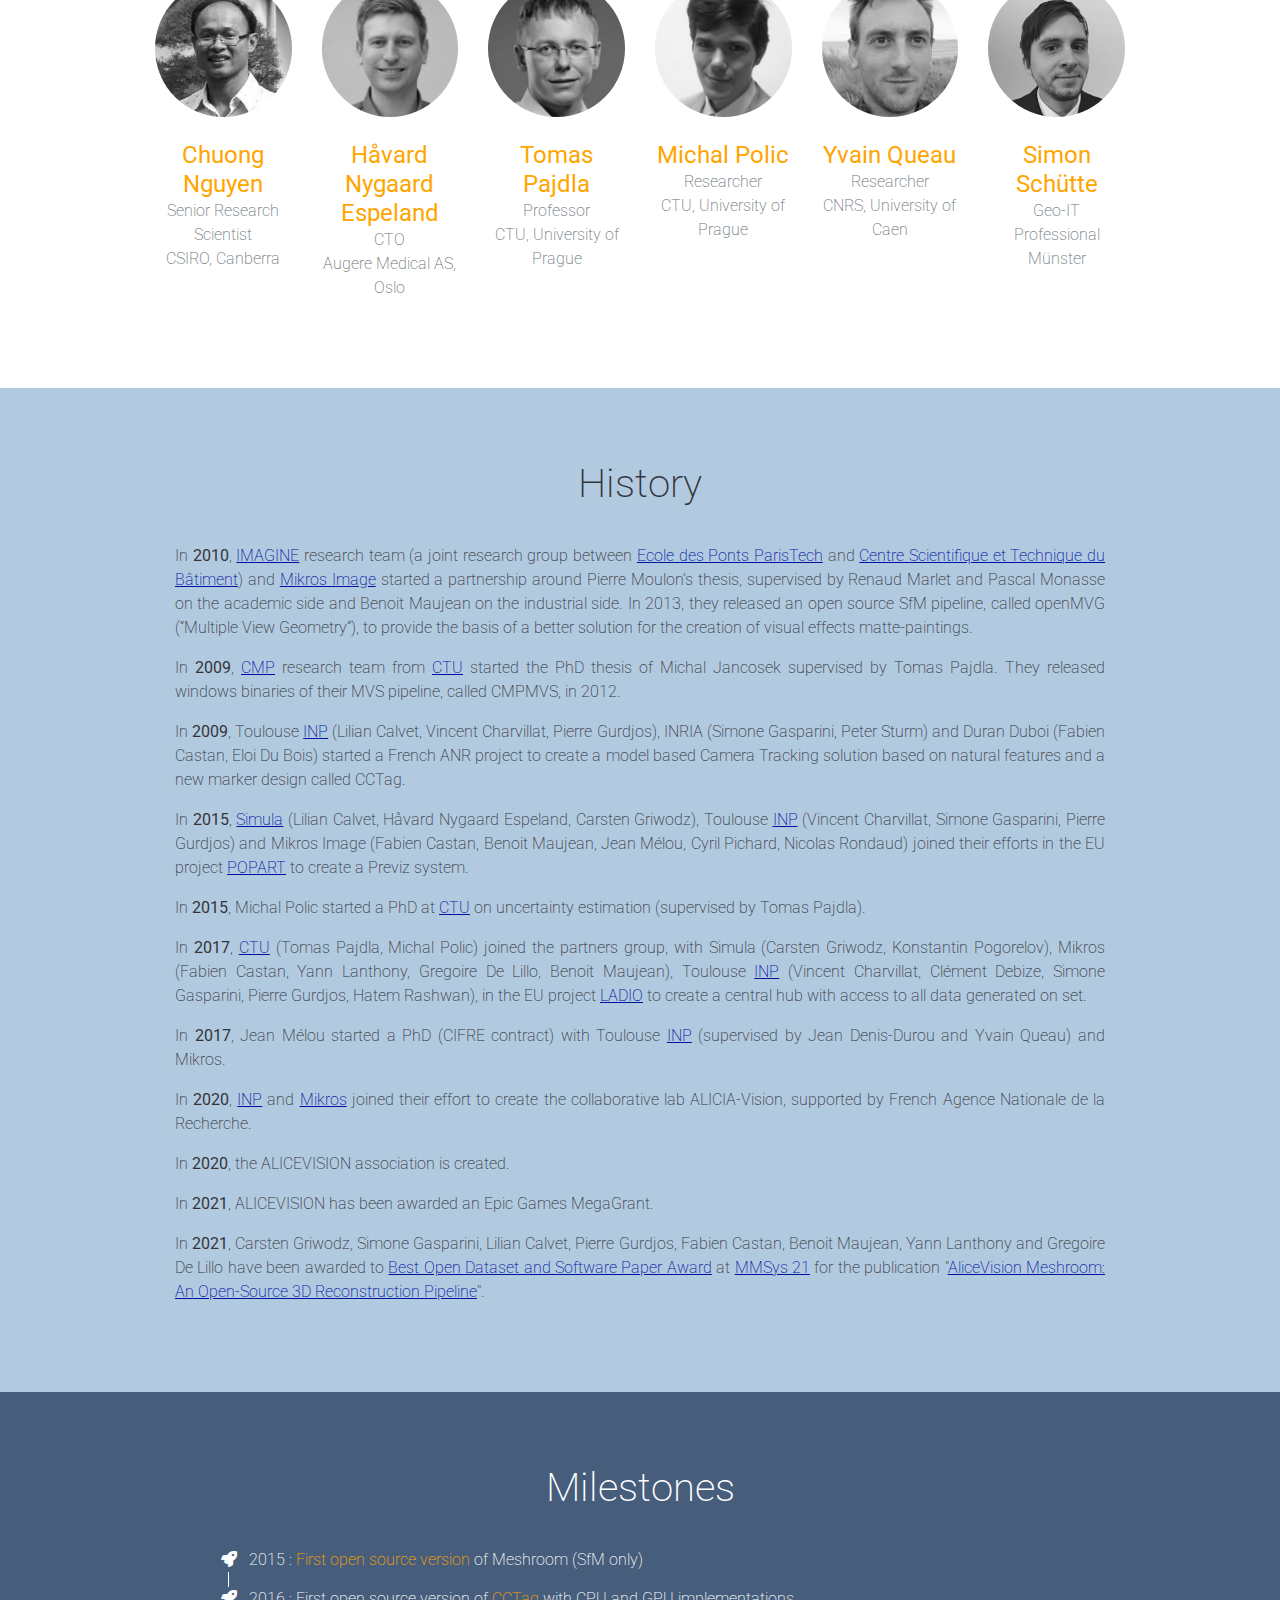
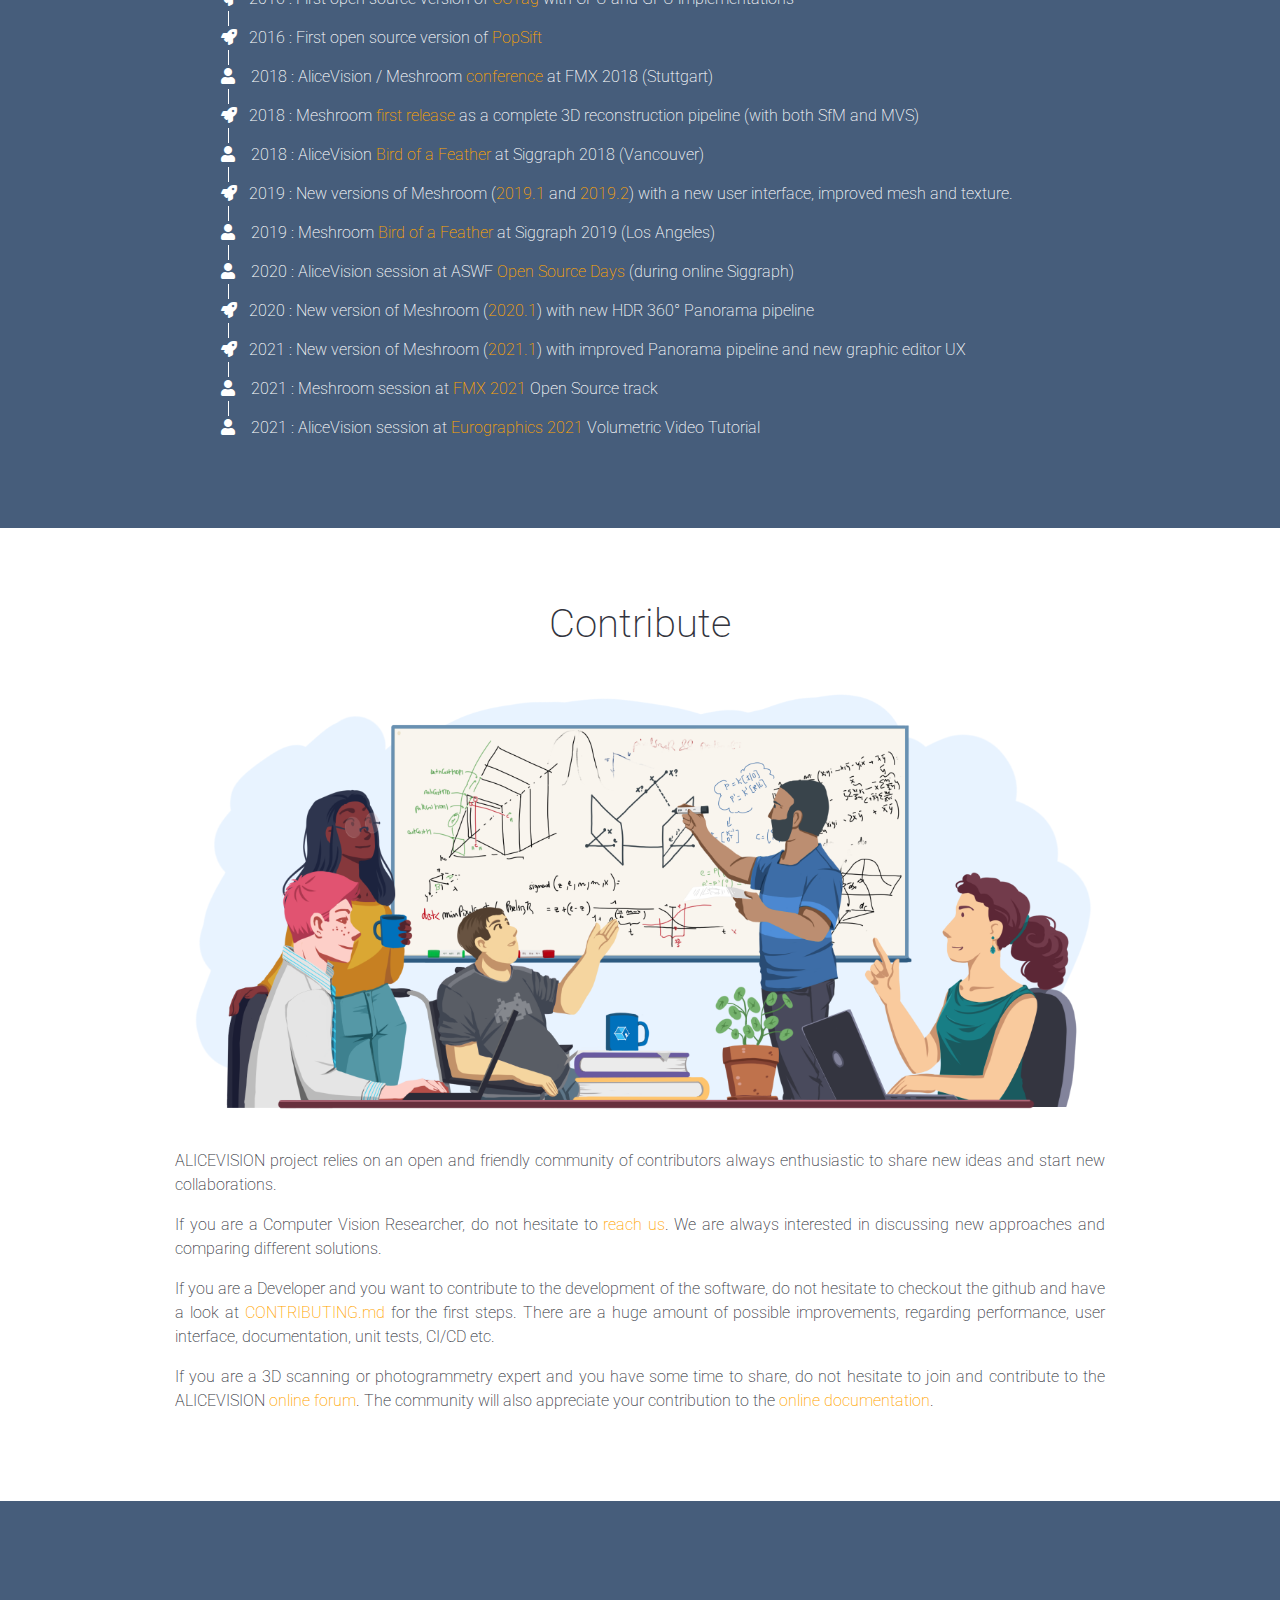
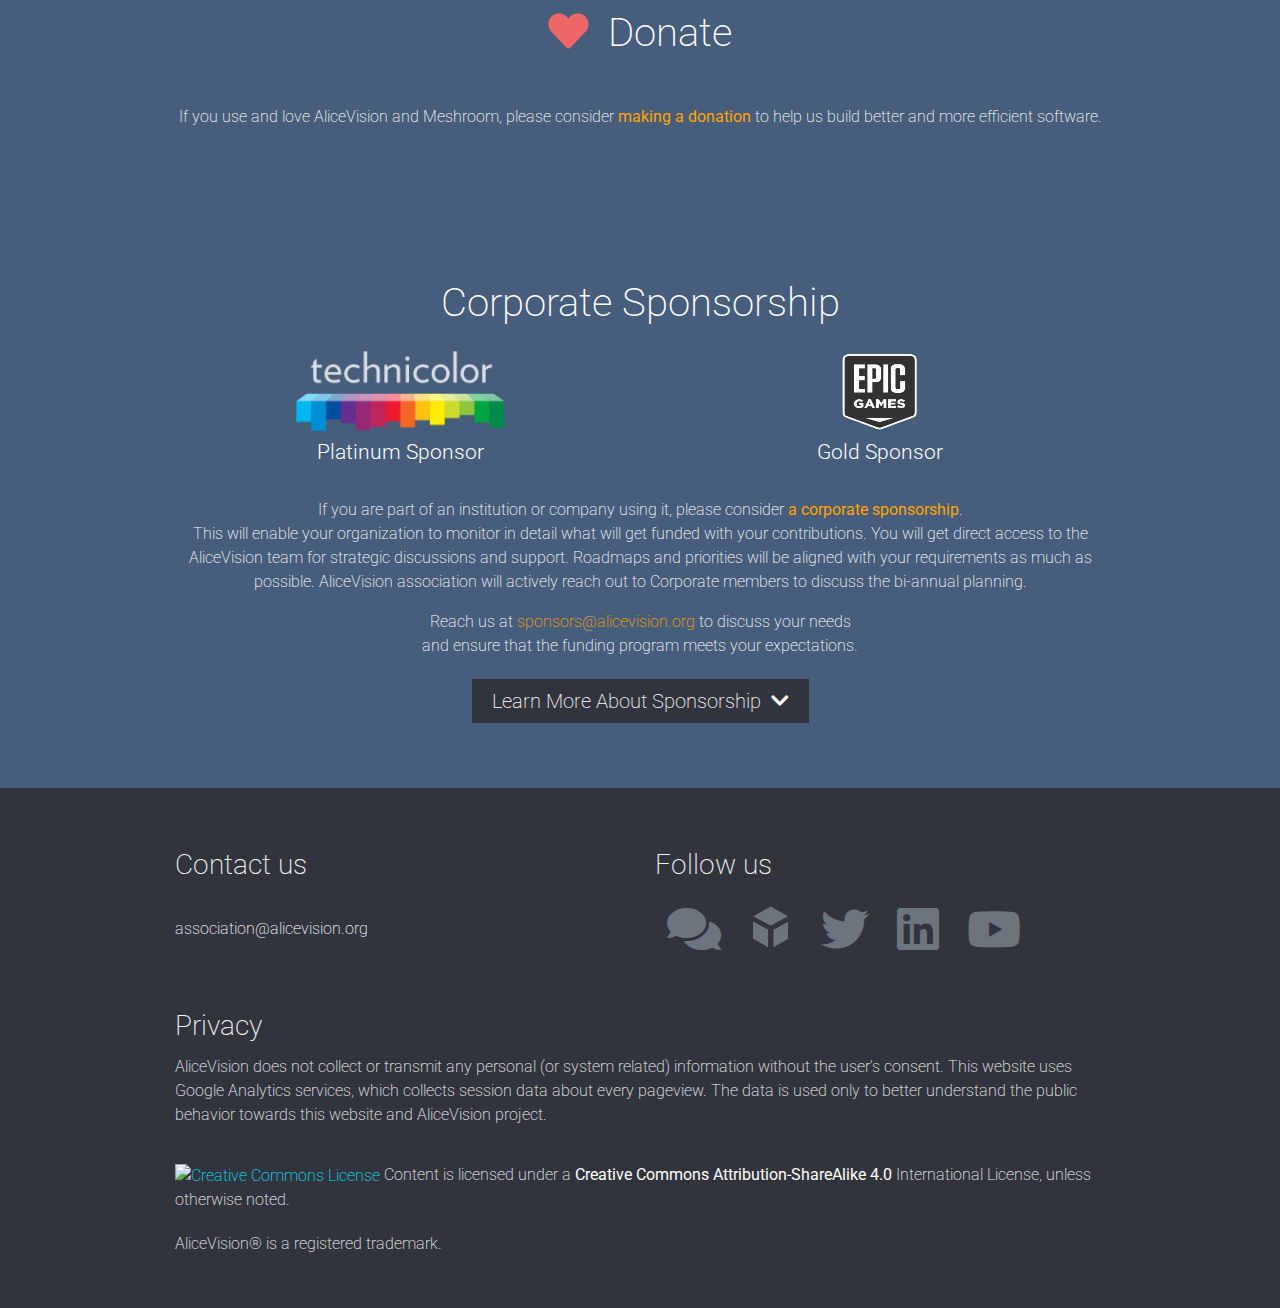
==== commit f2512cb0: "Add Chuong NG and Jean-Denis D" ====
--- a/index.html
+++ b/index.html
@@ -279,6 +279,13 @@
             <p class="text-muted">Professor<br>University of Toulouse</p>
           </a>
         </div>
+        <div class="col-6 mask col-lg-2">
+          <a href="https://www.irit.fr/~Jean-Denis.Durou/" target="blank">
+            <img src="assets/members/JD.png" class="center-block img-fluid my-3 rounded-circle">
+            <h4 class="mb-0"><b>Jean-Denis Durou</b></h4>
+            <p class="text-muted">Associate Professor<br>University of Toulouse</p>
+          </a>
+        </div>
         <div class="col-6 col-lg-2">
           <a href="http://linkedin.com/in/simone-gasparini-70b5621" target="blank">
             <img src="assets/members/SG.jpg" class="center-block img-fluid my-3 rounded-circle">
@@ -326,6 +333,13 @@
             <img src="assets/members/JM.jpg" class="center-block img-fluid my-3 rounded-circle">
             <h4 class="mb-0"><b>Jean Mélou</b></h4>
             <p class="text-muted">Post-Doctoral Fellow<br>University of Toulouse</p>
+          </a>
+        </div>
+        <div class="col-6 col-lg-2">
+          <a href="http://linkedin.com/in/chuong-nguyen-1621b262" target="blank">
+            <img src="assets/members/CN.png" class="center-block img-fluid my-3 rounded-circle">
+            <h4 class="mb-0"><b>Chuong Nguyen</b></h4>
+            <p class="text-muted">Senior Research Scientist<br>CSIRO, Canberra</p>
           </a>
         </div>
         <div class="col-6 col-lg-2">
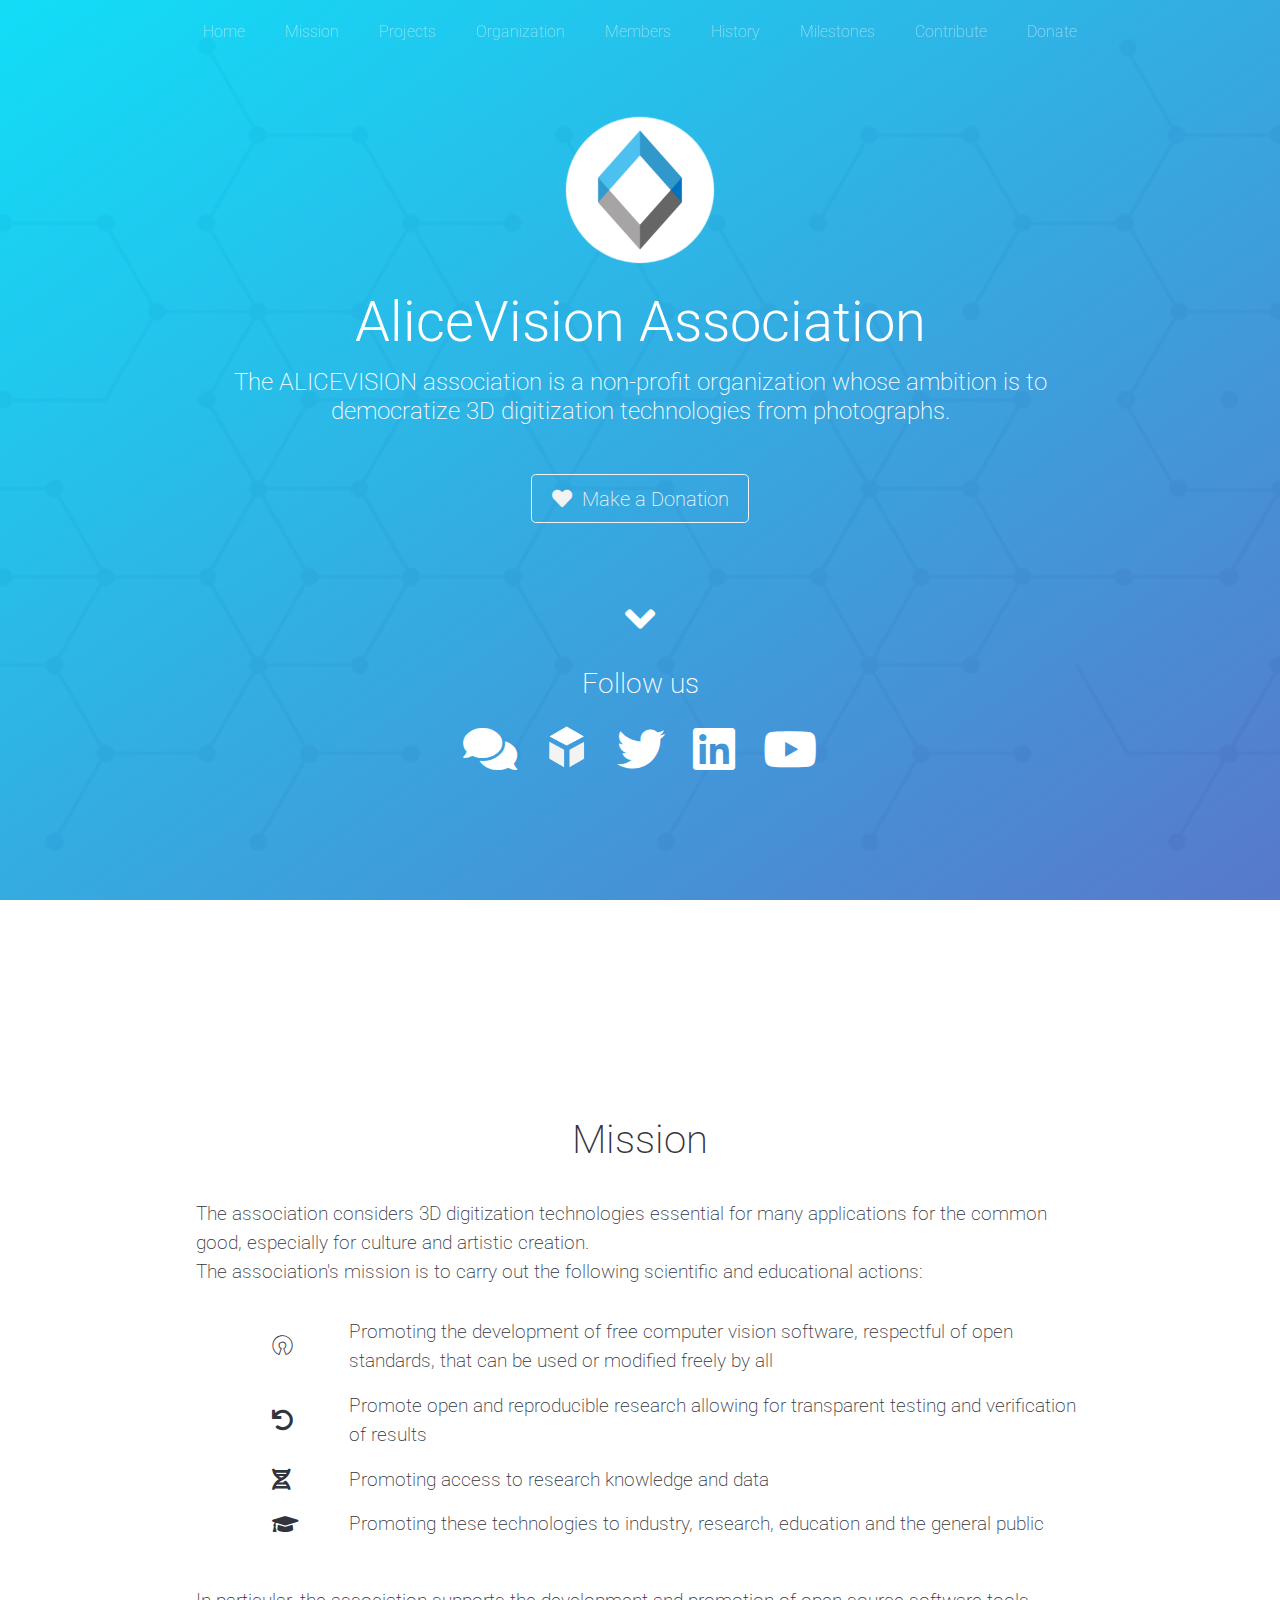
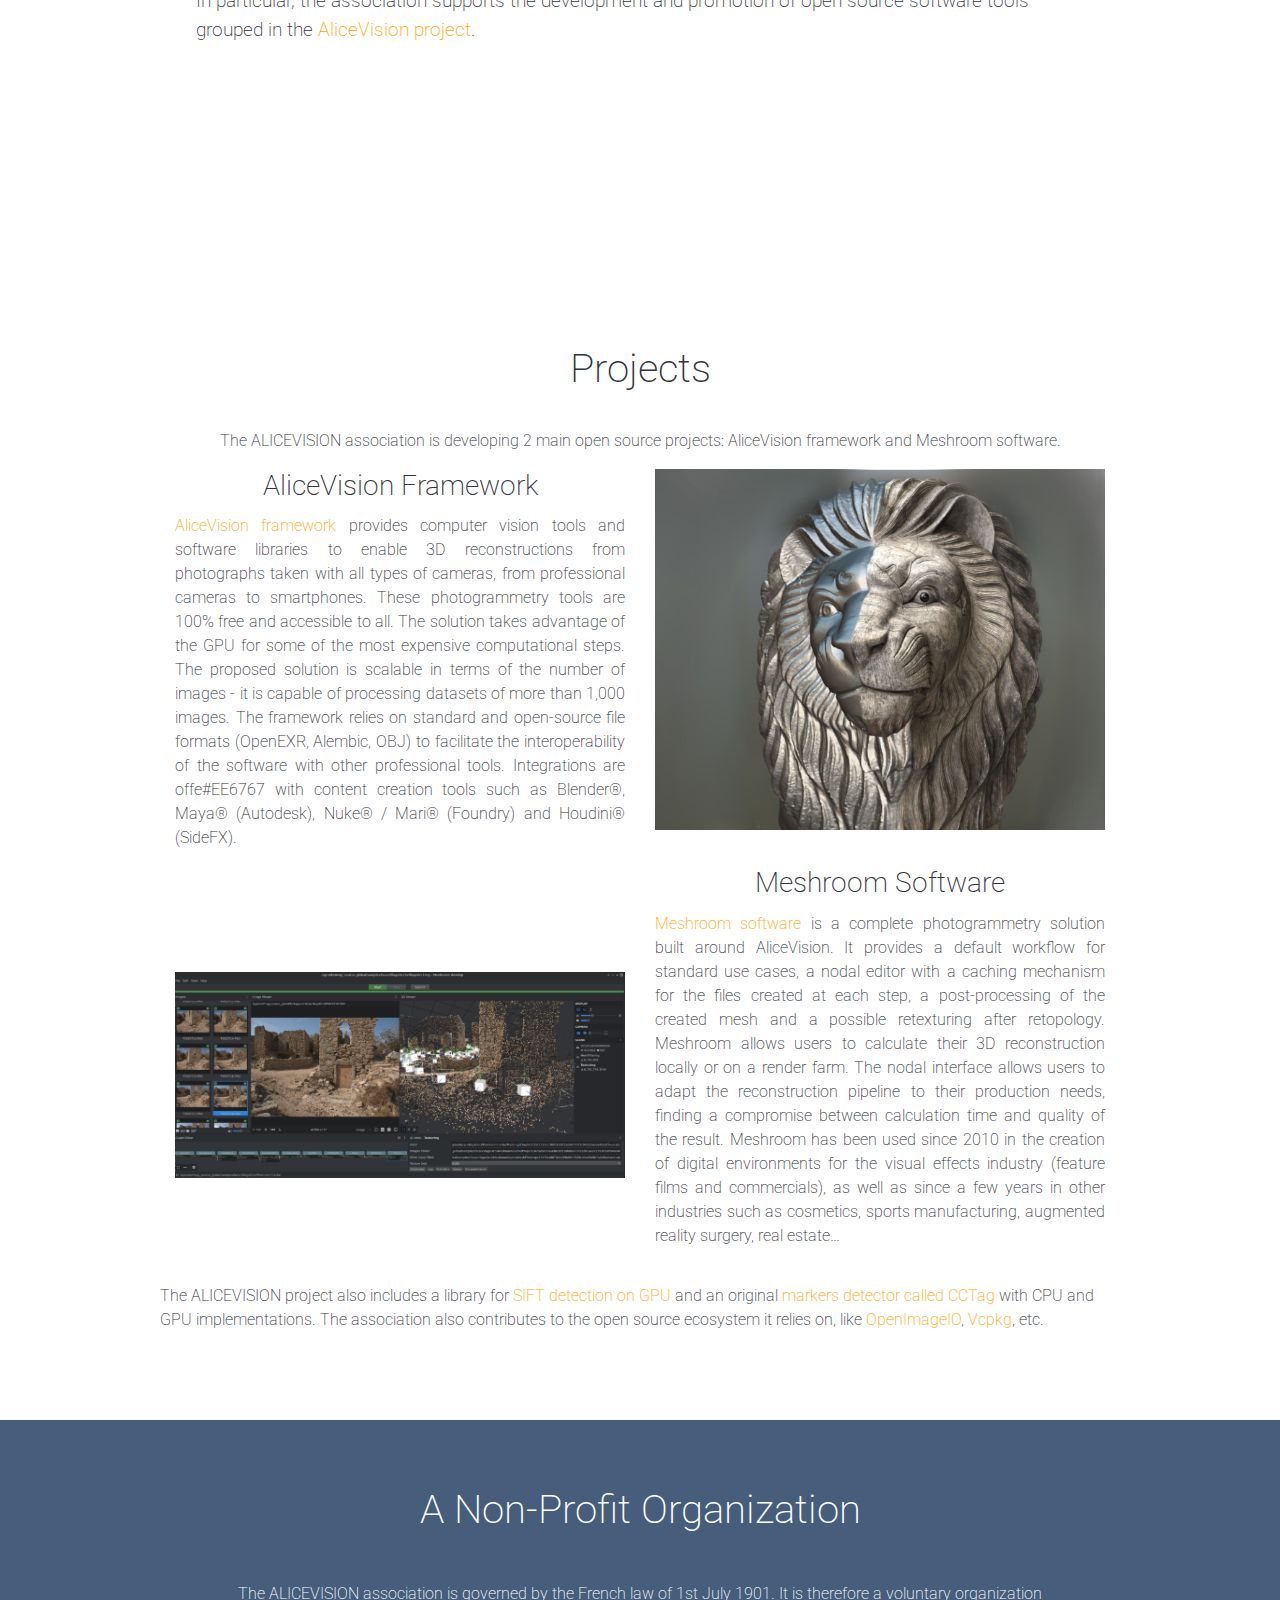
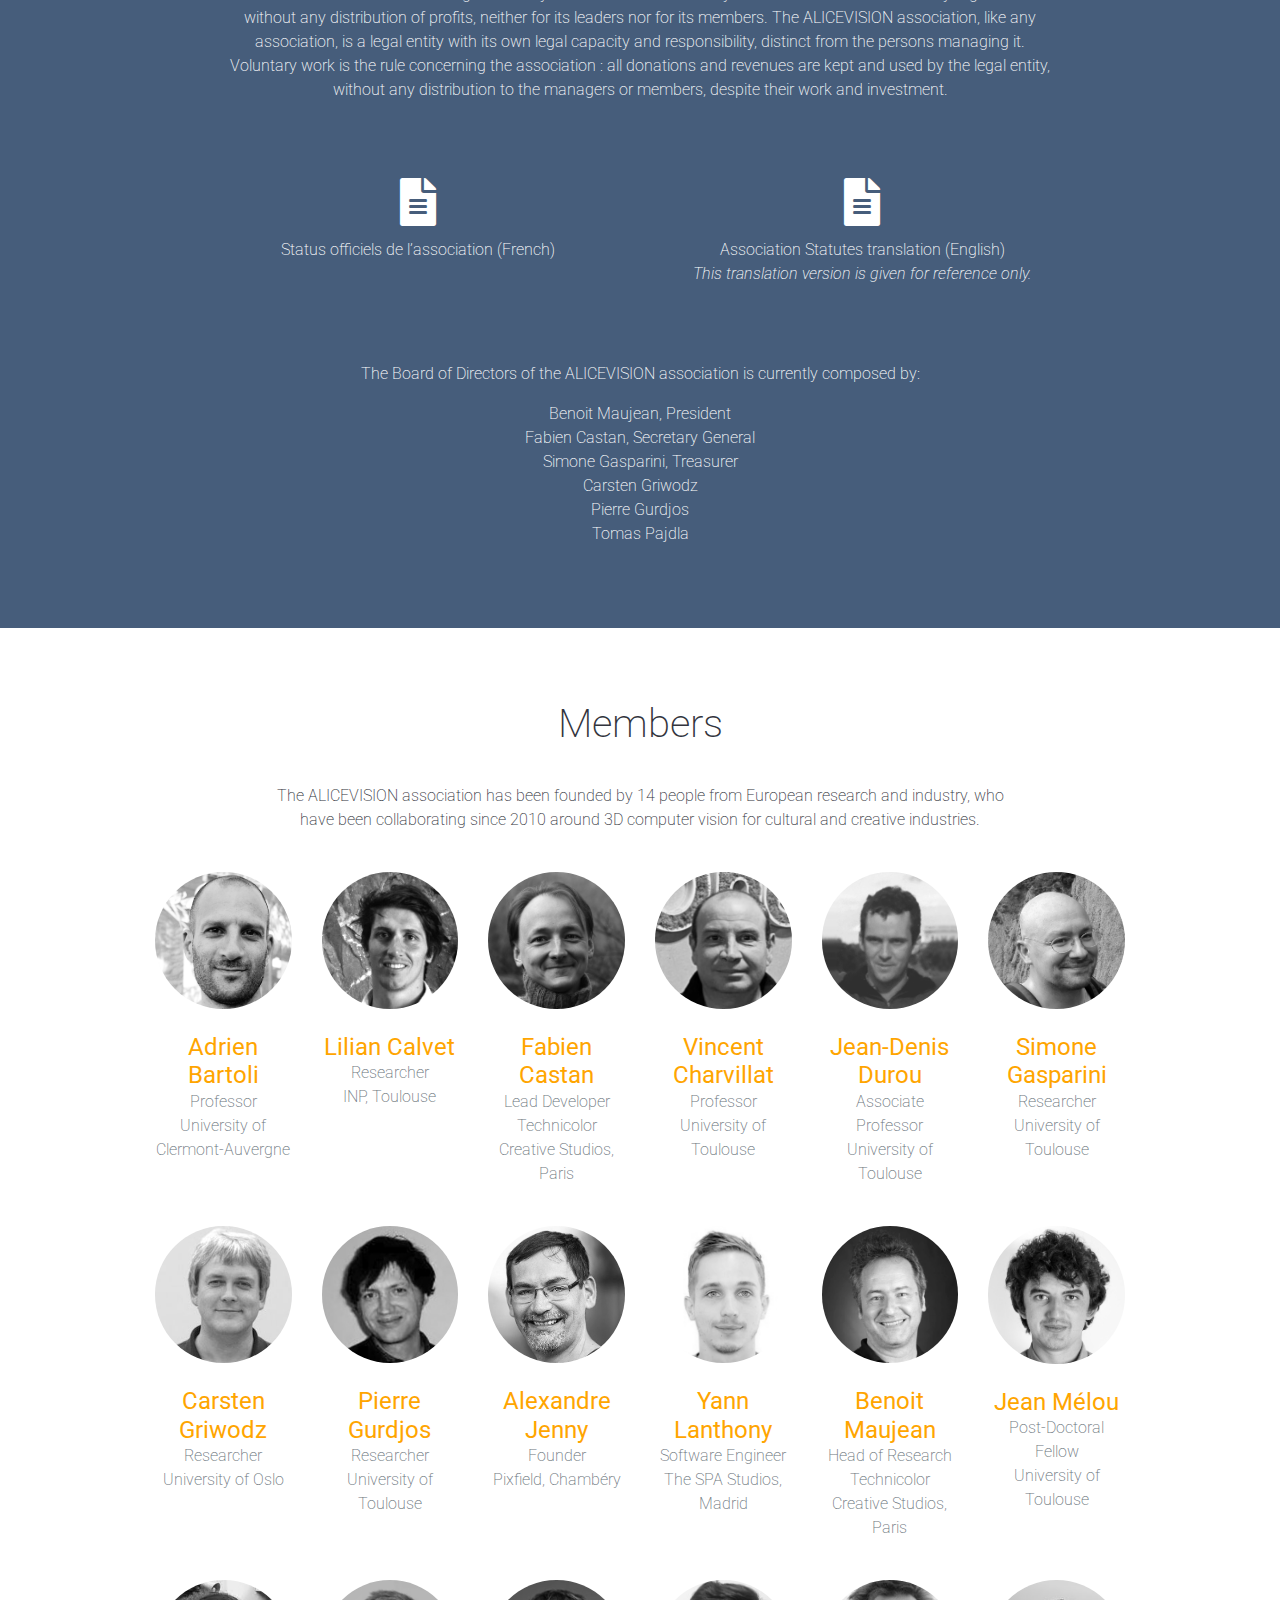
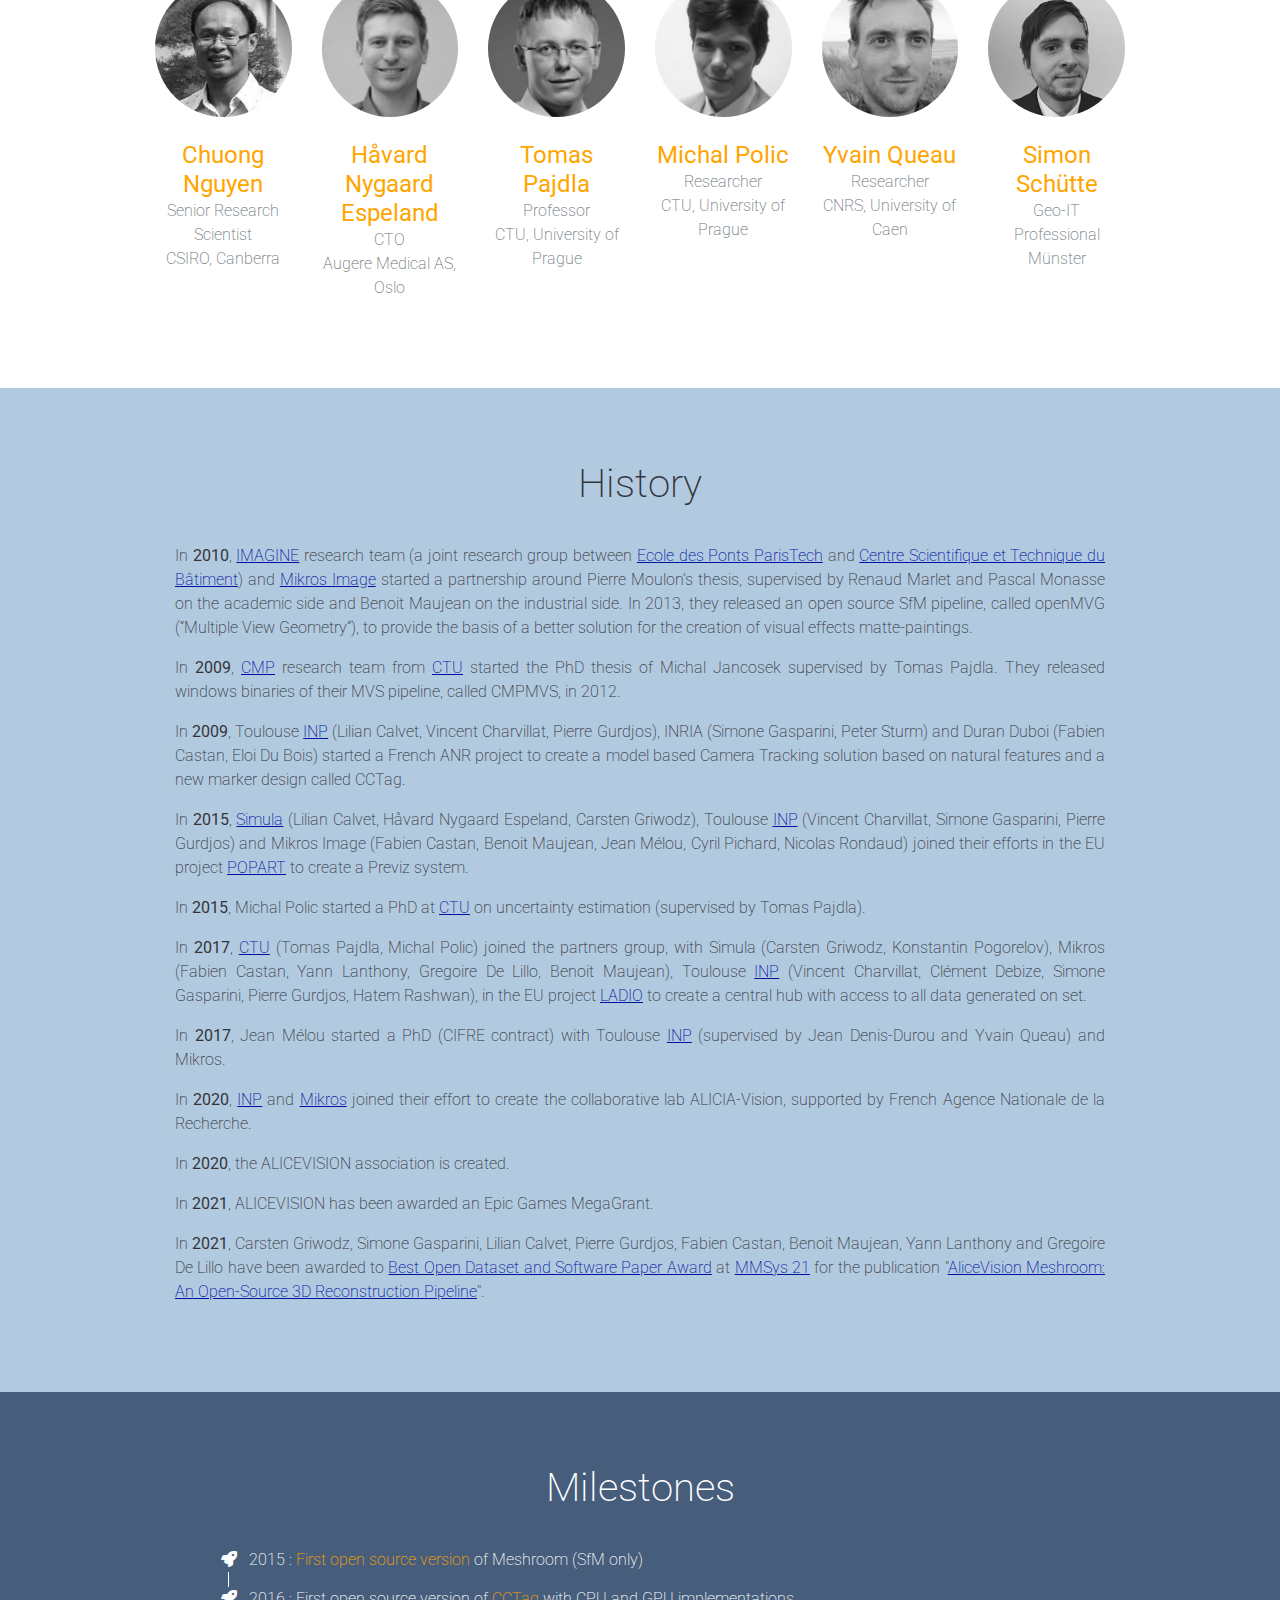
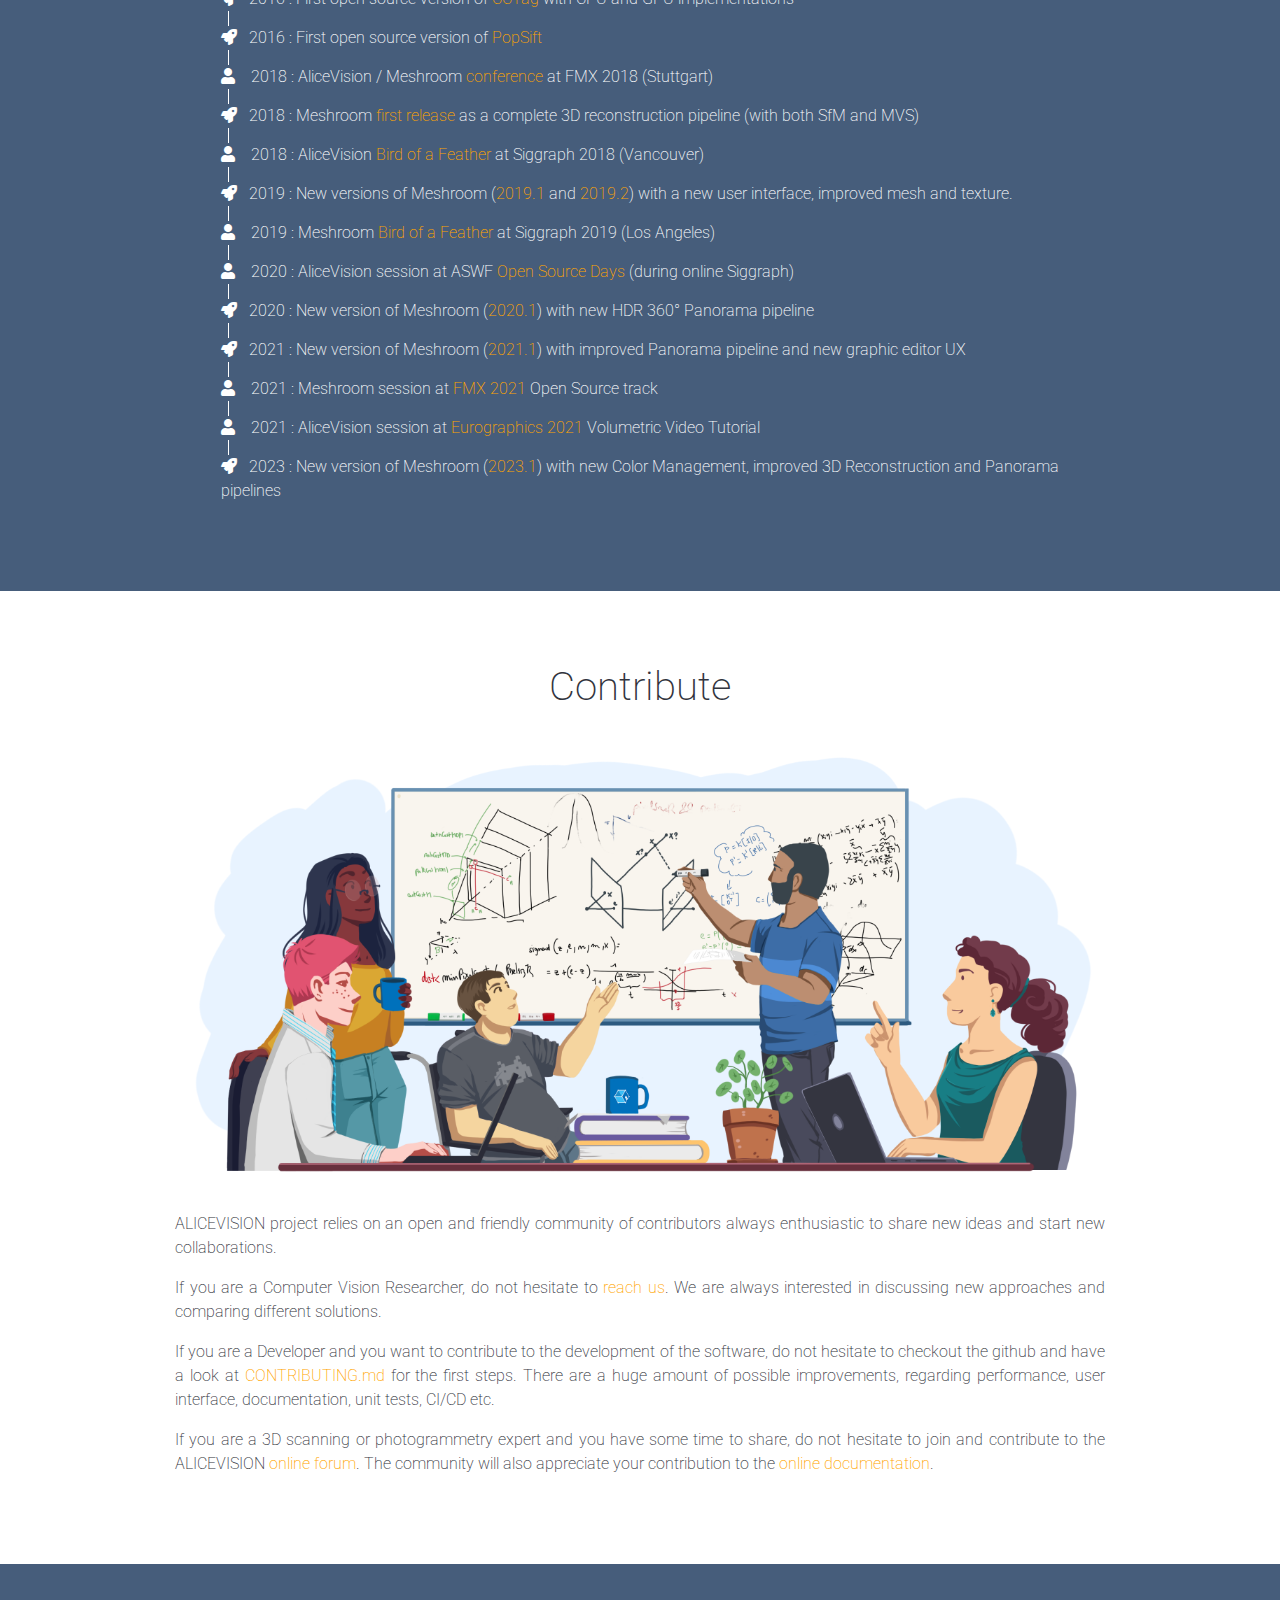
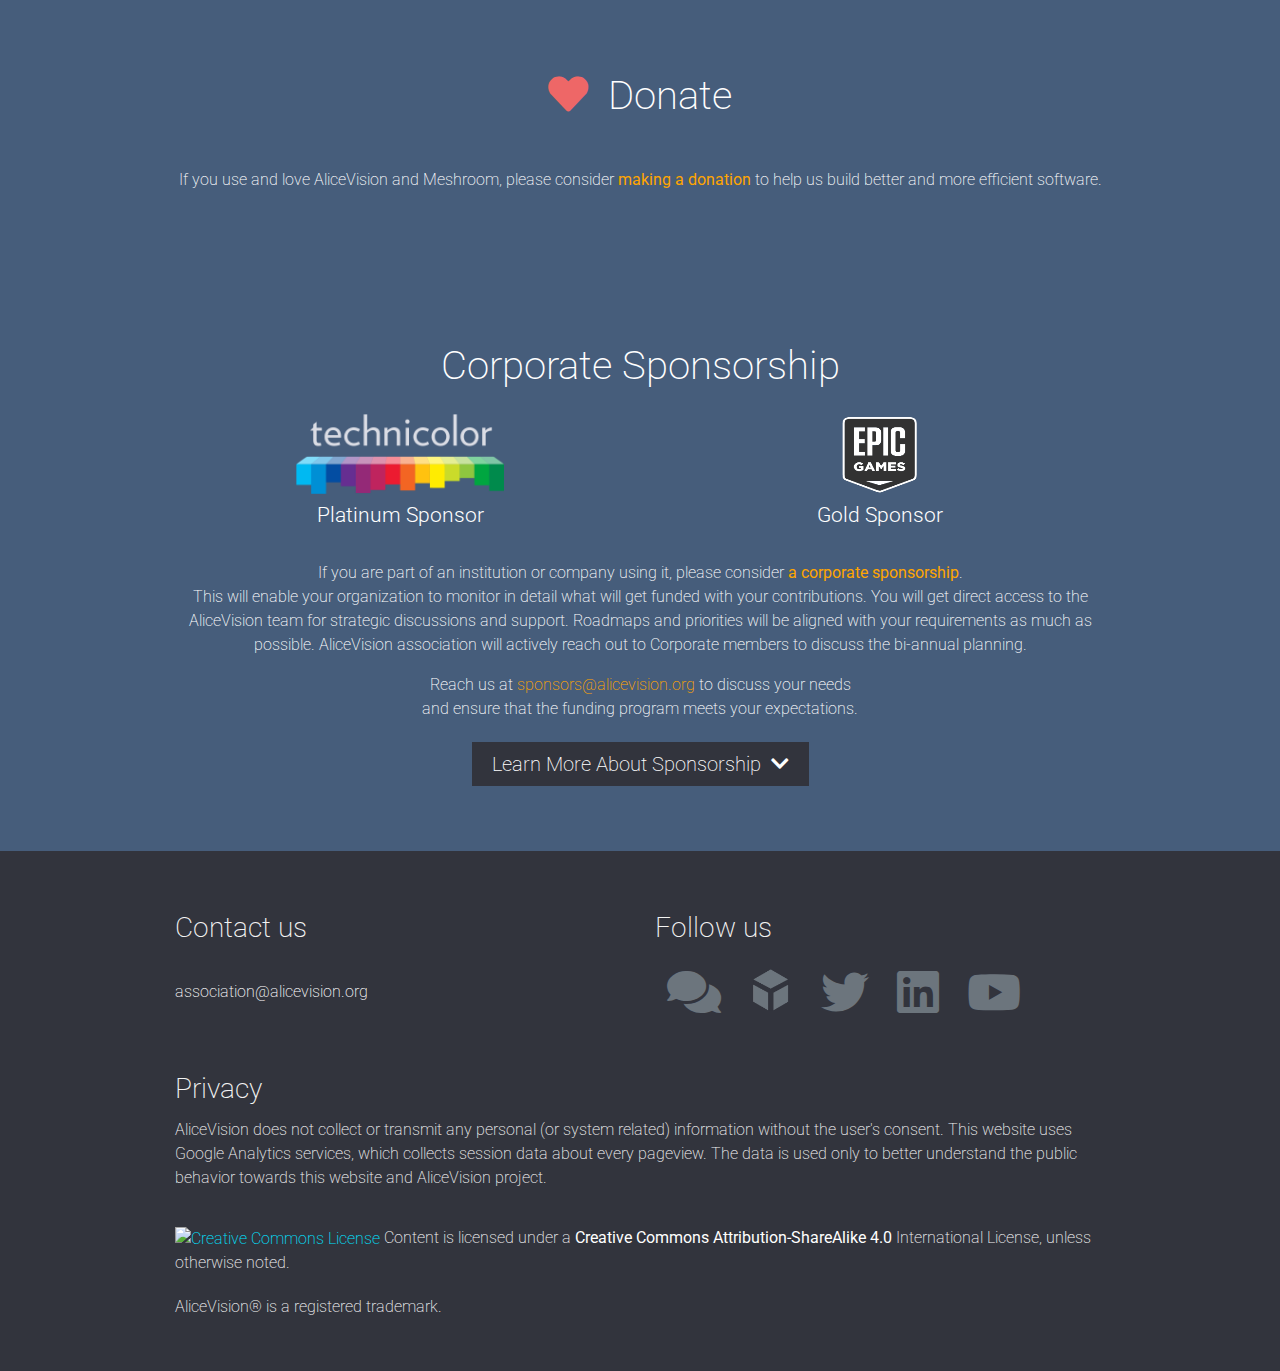
==== commit ac04dc60: "Update Milestones with 2023.1 new version" ====
--- a/index.html
+++ b/index.html
@@ -496,6 +496,8 @@
             <i class="fa fa-user m-12">&nbsp;&nbsp;</i> &nbsp;2021 : Meshroom session at <a href="https://fmx.de/program2021" target="blank">FMX 2021</a> Open Source track </li>
           <li>
             <i class="fa fa-user m-12">&nbsp;&nbsp;</i> &nbsp;2021 : AliceVision session at <a href="https://conferences.eg.org/eg2021/" target="blank">Eurographics 2021</a> Volumetric Video Tutorial </li>
+          <li>
+            <i class="fa fa-rocket m-12">&nbsp;&nbsp;</i> 2023 : New version of Meshroom (<a href="https://github.com/alicevision/Meshroom/releases/tag/v2023.1.0" target="blank">2023.1</a>) with new Color Management, improved 3D Reconstruction and Panorama pipelines </li>
         </ul>
       </div>
     </div>
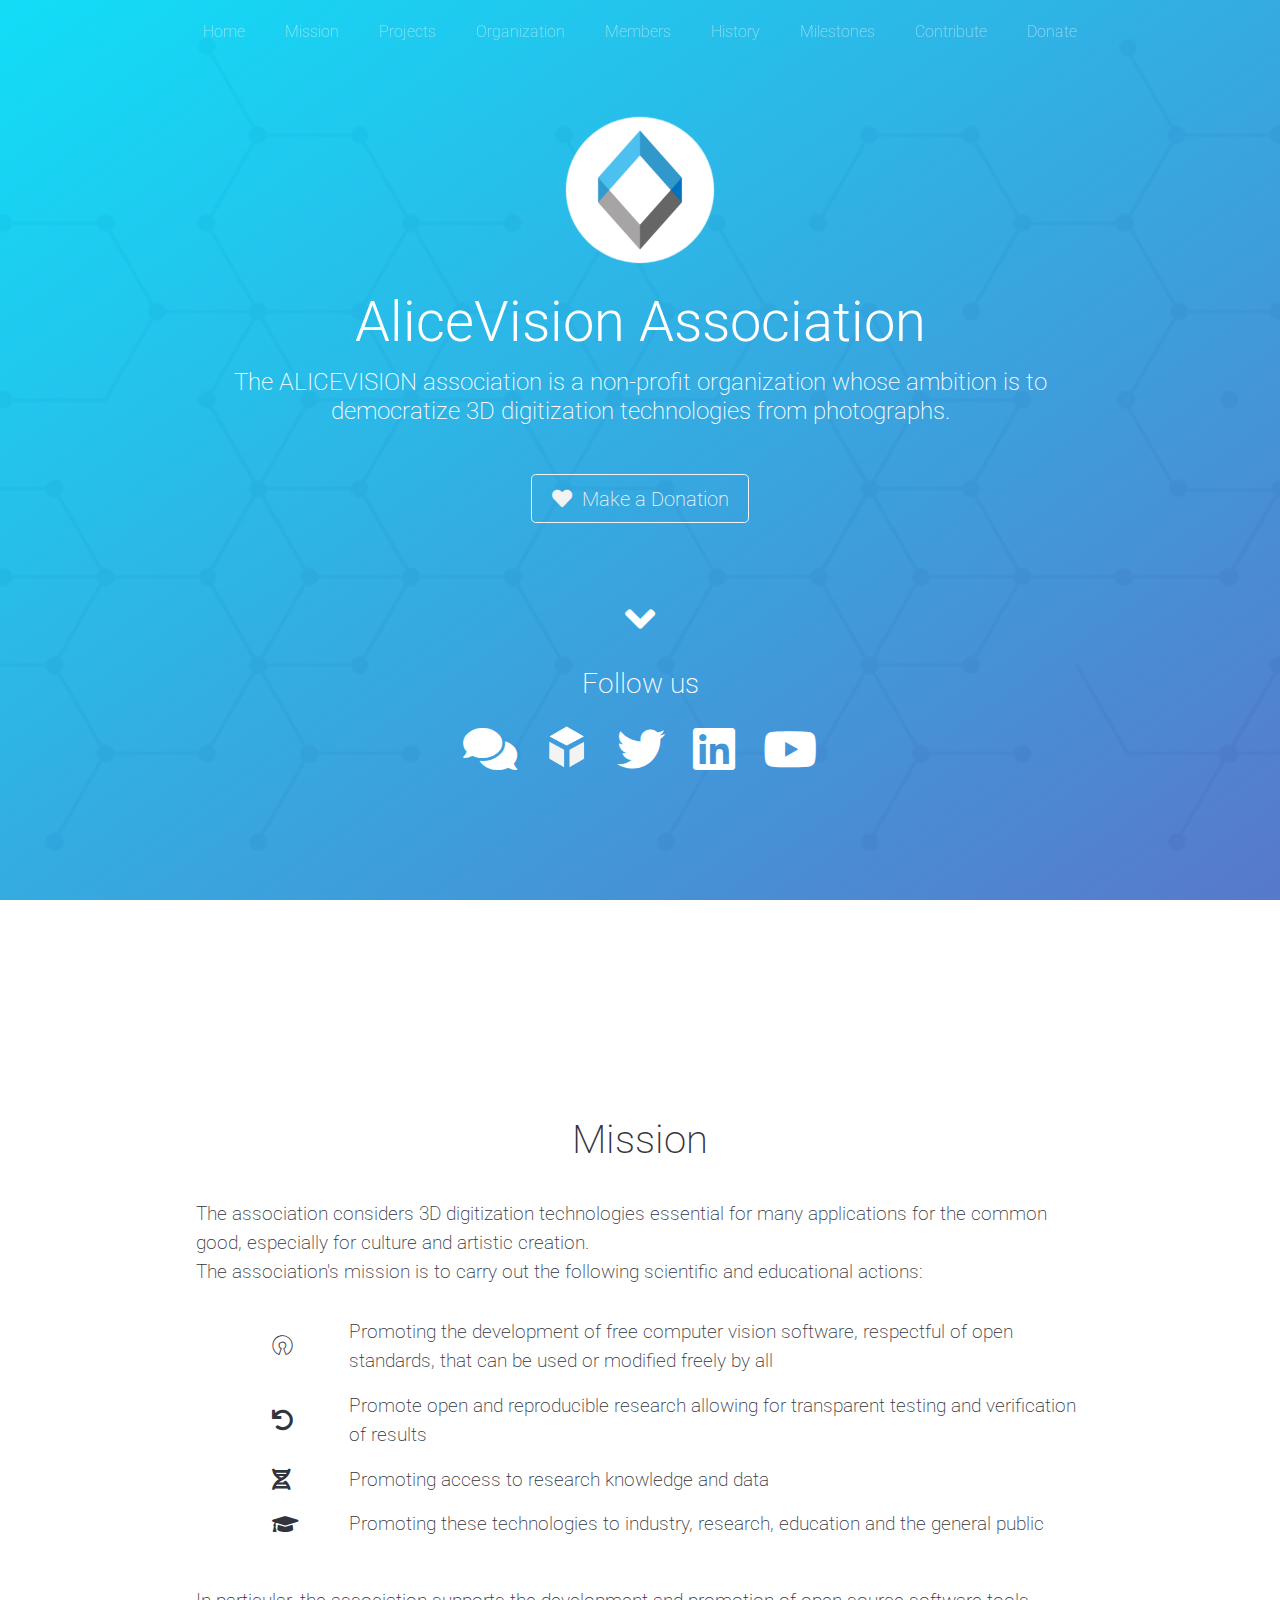
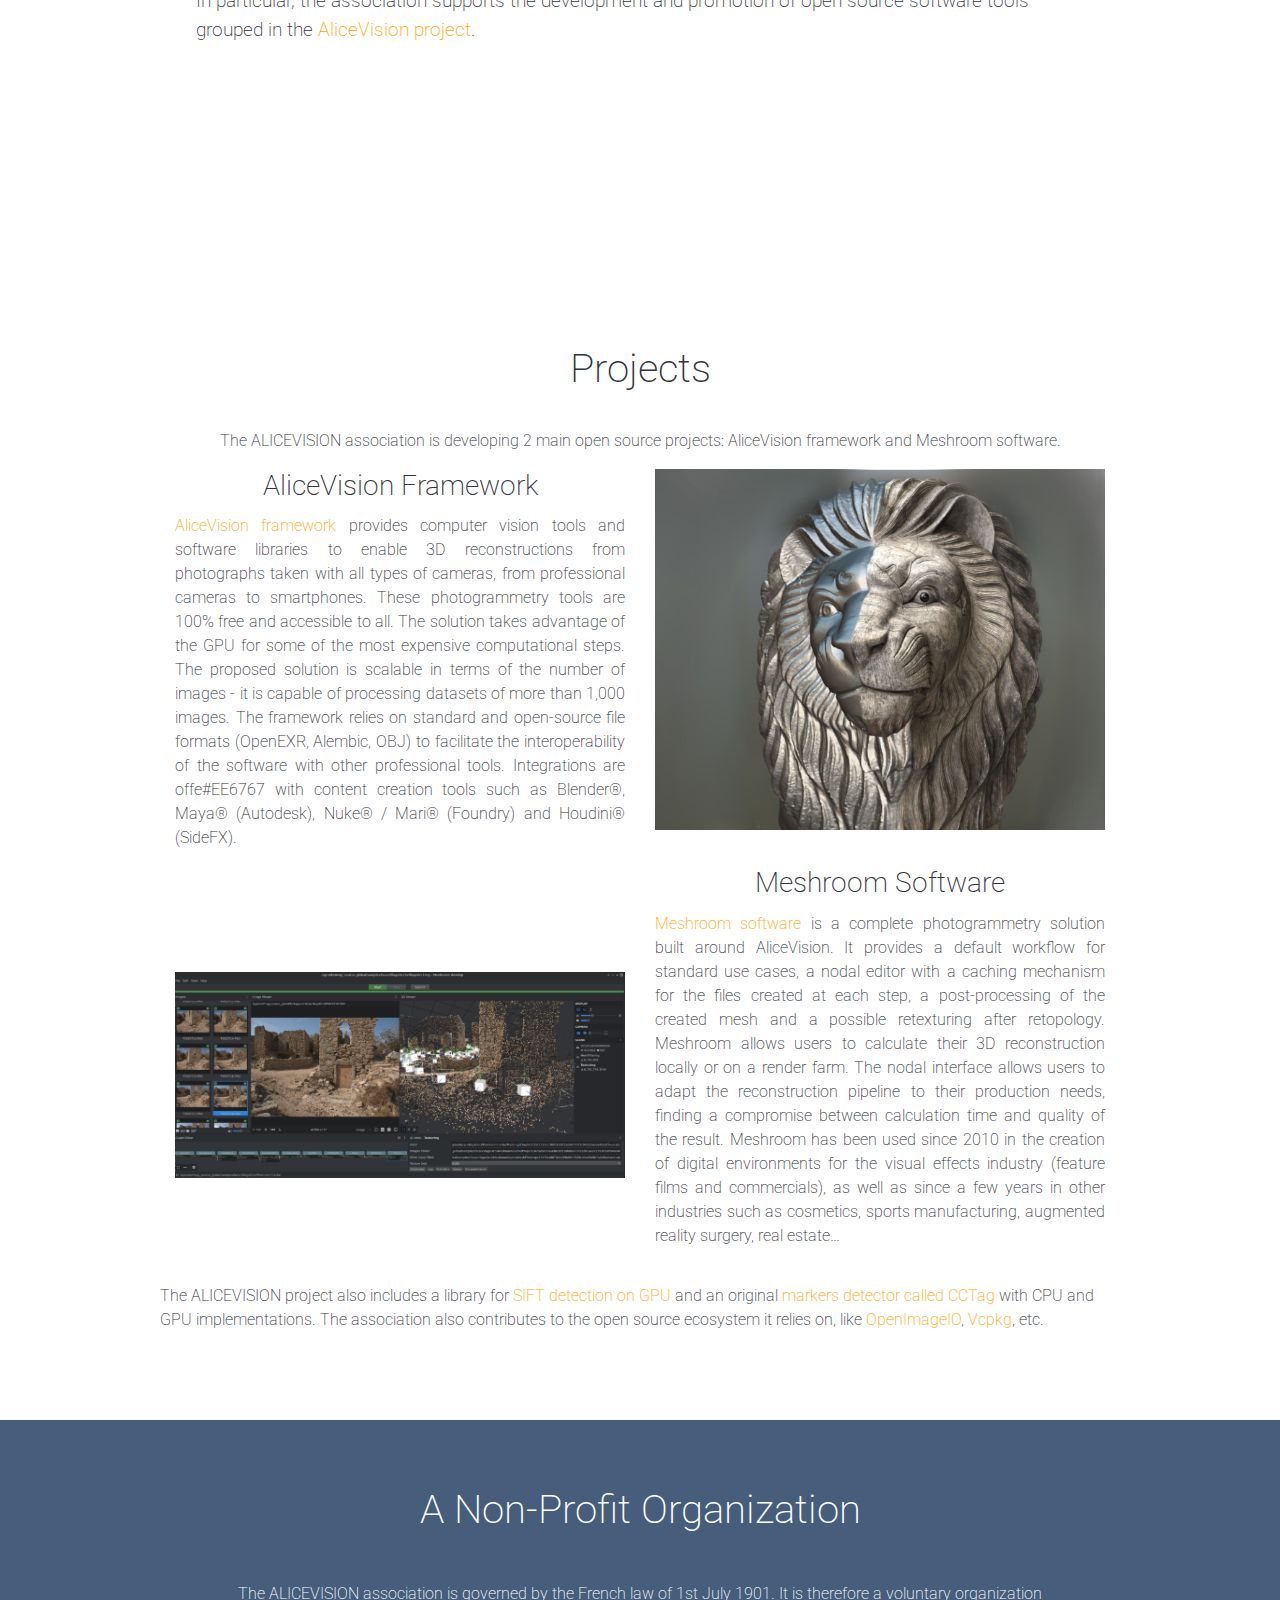
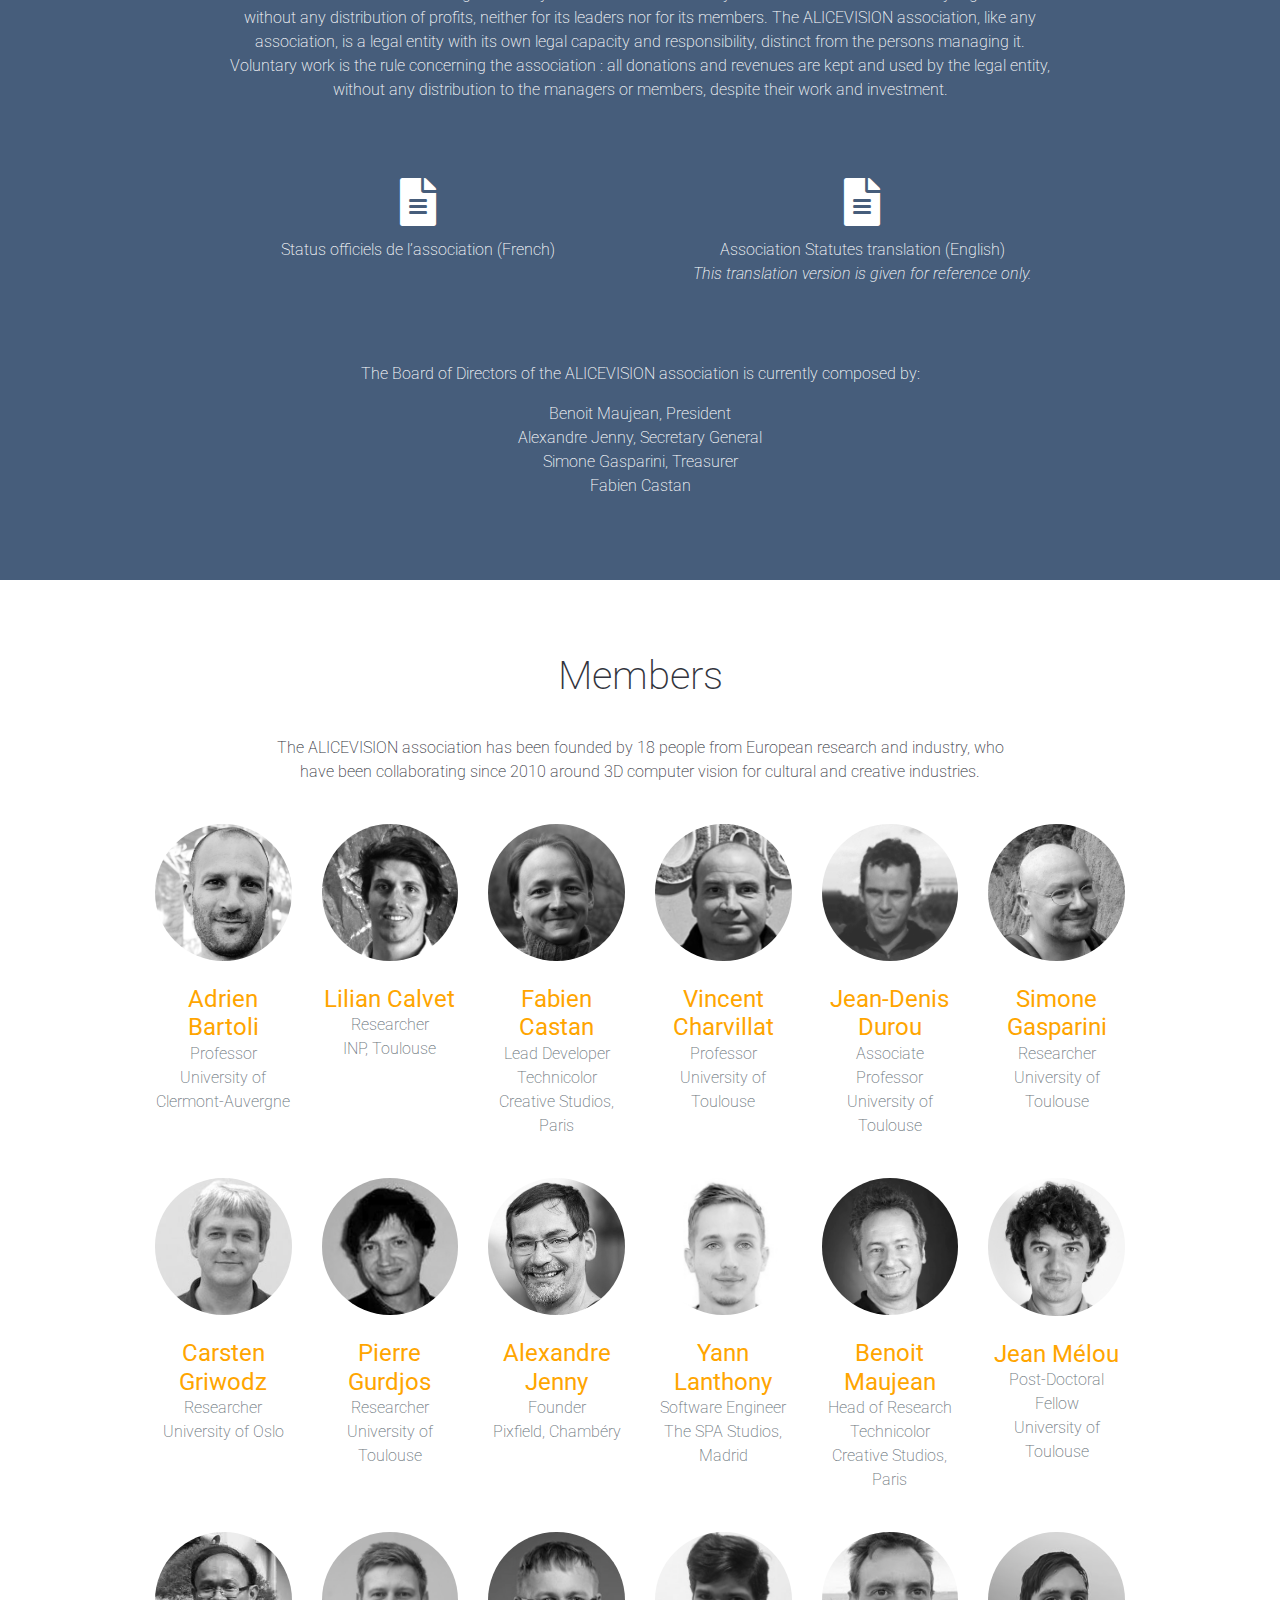
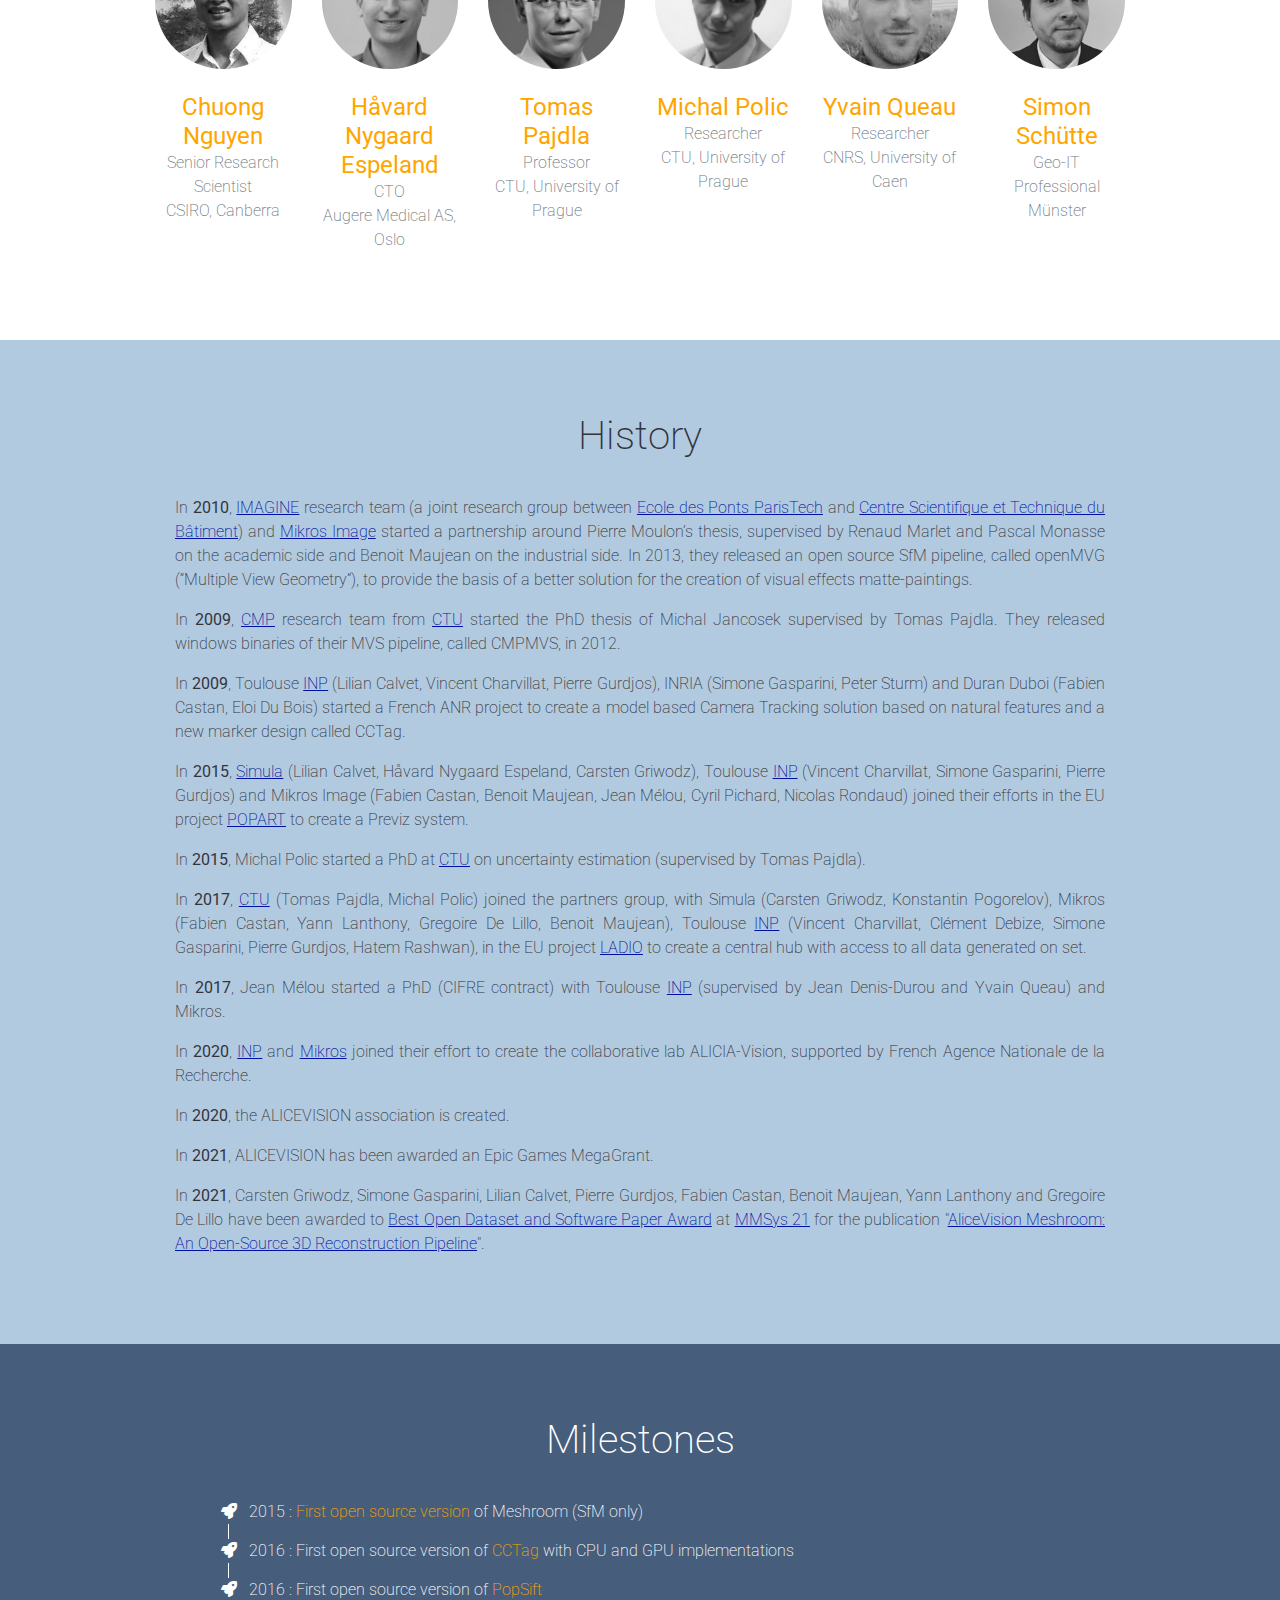
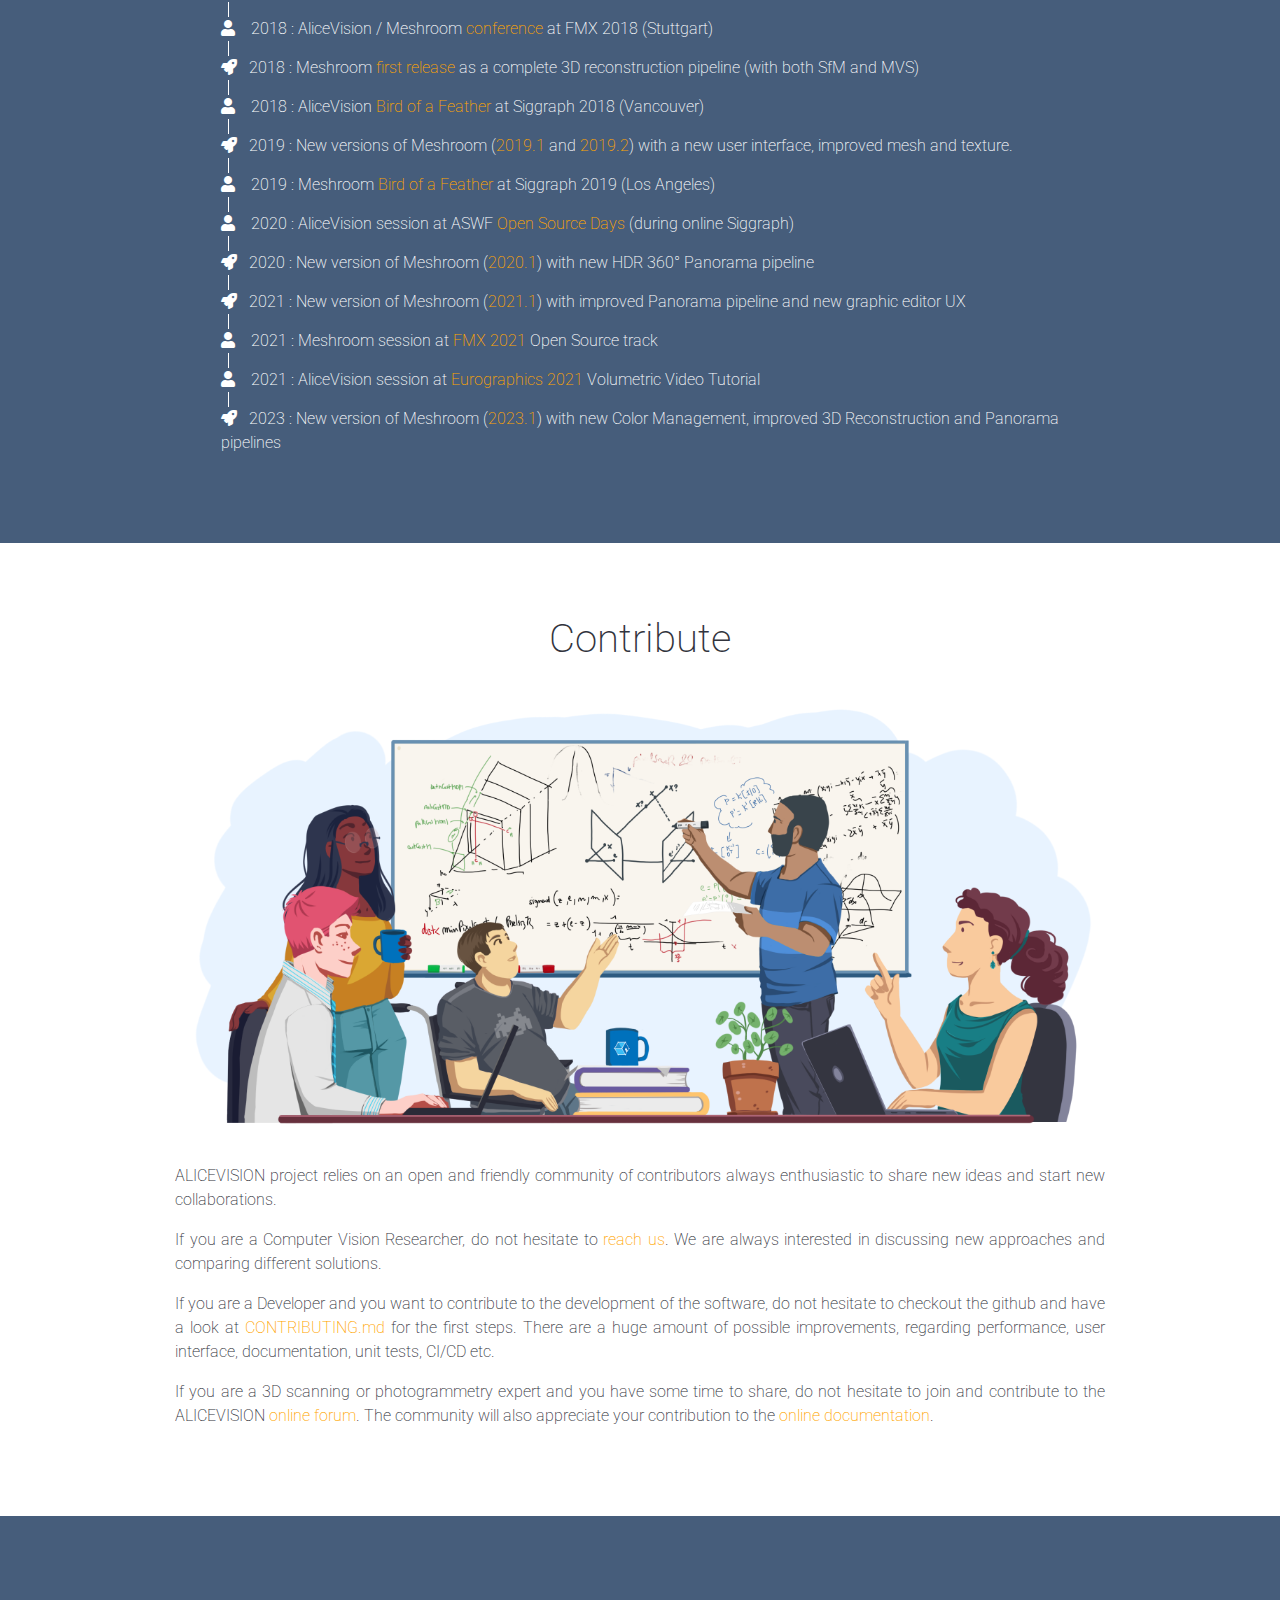
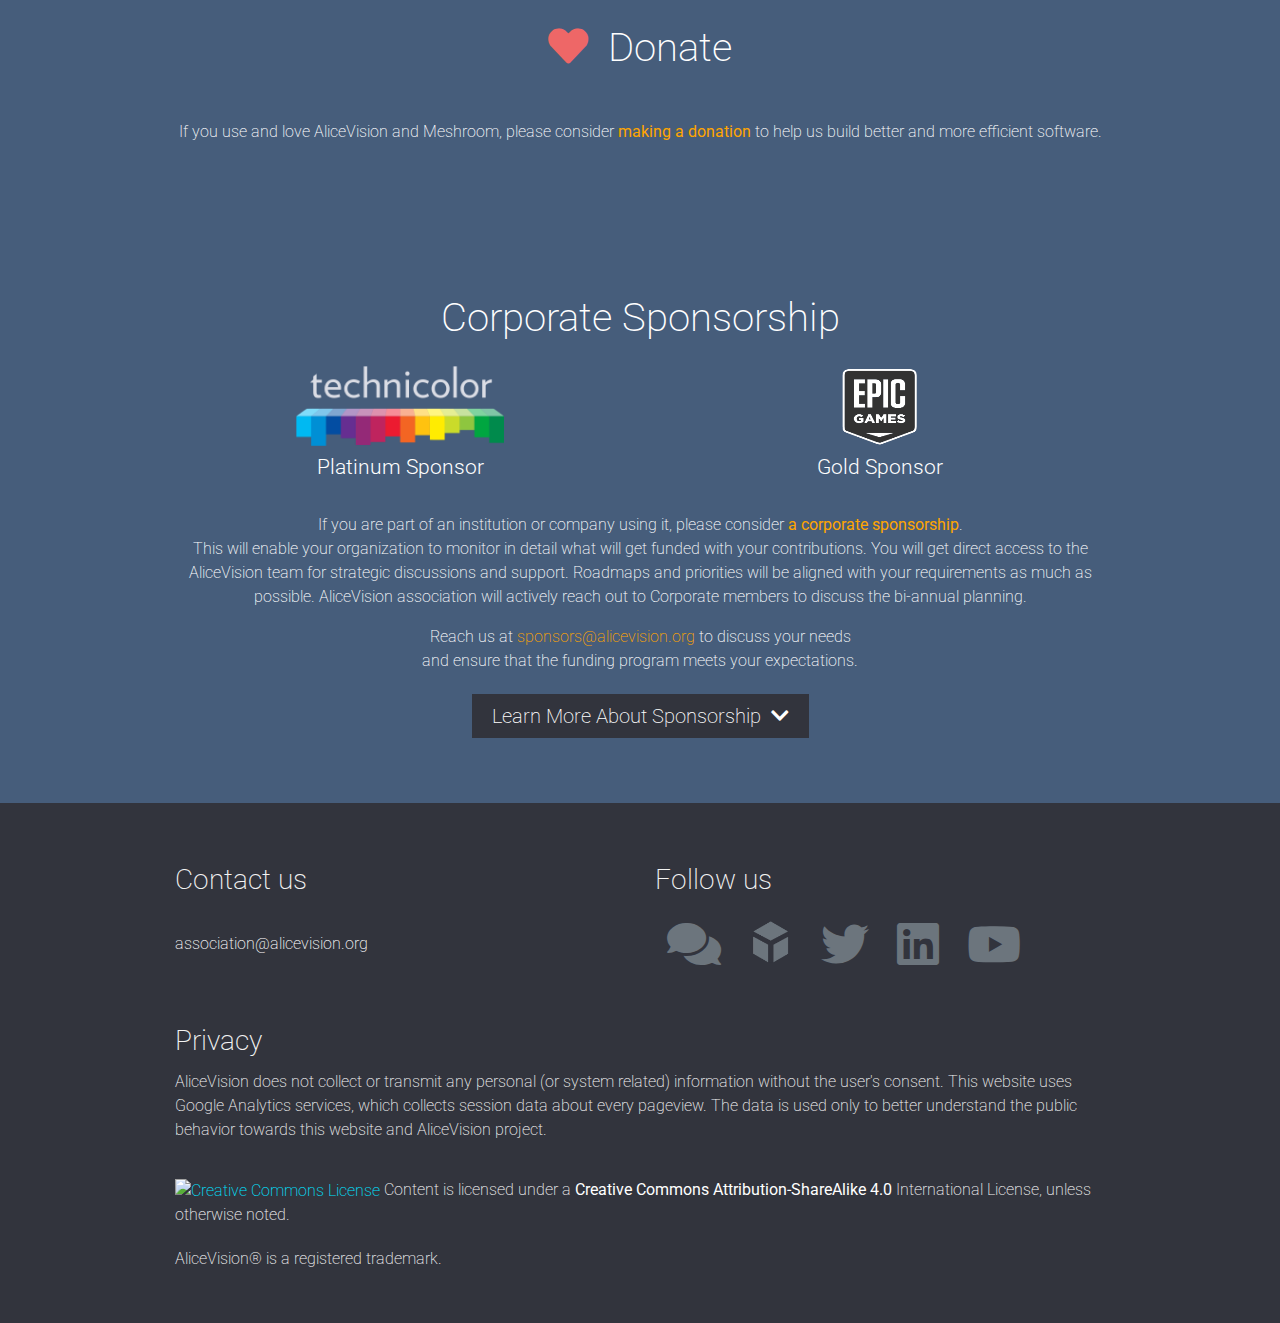
==== commit 4ddbbee9: "Update Board of Directors after sept 2023 election" ====
--- a/index.html
+++ b/index.html
@@ -224,15 +224,14 @@
       </div>
 
       <div class="col-md-12 mt-4">
-			<p class="text-center" >The Board of Directors of the ALICEVISION association is currently composed by: 
-			<ul class="col-md-12">
+        <p class="text-center" >The Board of Directors of the ALICEVISION association is currently composed by: 
+          <ul class="col-md-12">
             <p>Benoit Maujean, President<br>
-			Fabien Castan, Secretary General<br>
+            Alexandre Jenny, Secretary General<br>
             Simone Gasparini, Treasurer<br>
-            Carsten Griwodz<br>
-            Pierre Gurdjos <br>
-            Tomas Pajdla</p>
-          	</ul>
+            Fabien Castan
+          </ul>
+        </p>
       </div>
 
     </div>
@@ -246,7 +245,7 @@
         </div>
       </div>
       <div class="row">
-          <p class="text-center" >The ALICEVISION association has been founded by 14 people from European research and industry, who have been collaborating since 2010 around 3D computer vision for cultural and creative industries.</p>
+          <p class="text-center" >The ALICEVISION association has been founded by 18 people from European research and industry, who have been collaborating since 2010 around 3D computer vision for cultural and creative industries.</p>
       </div>
     </div>
     <div class="container-fluid">
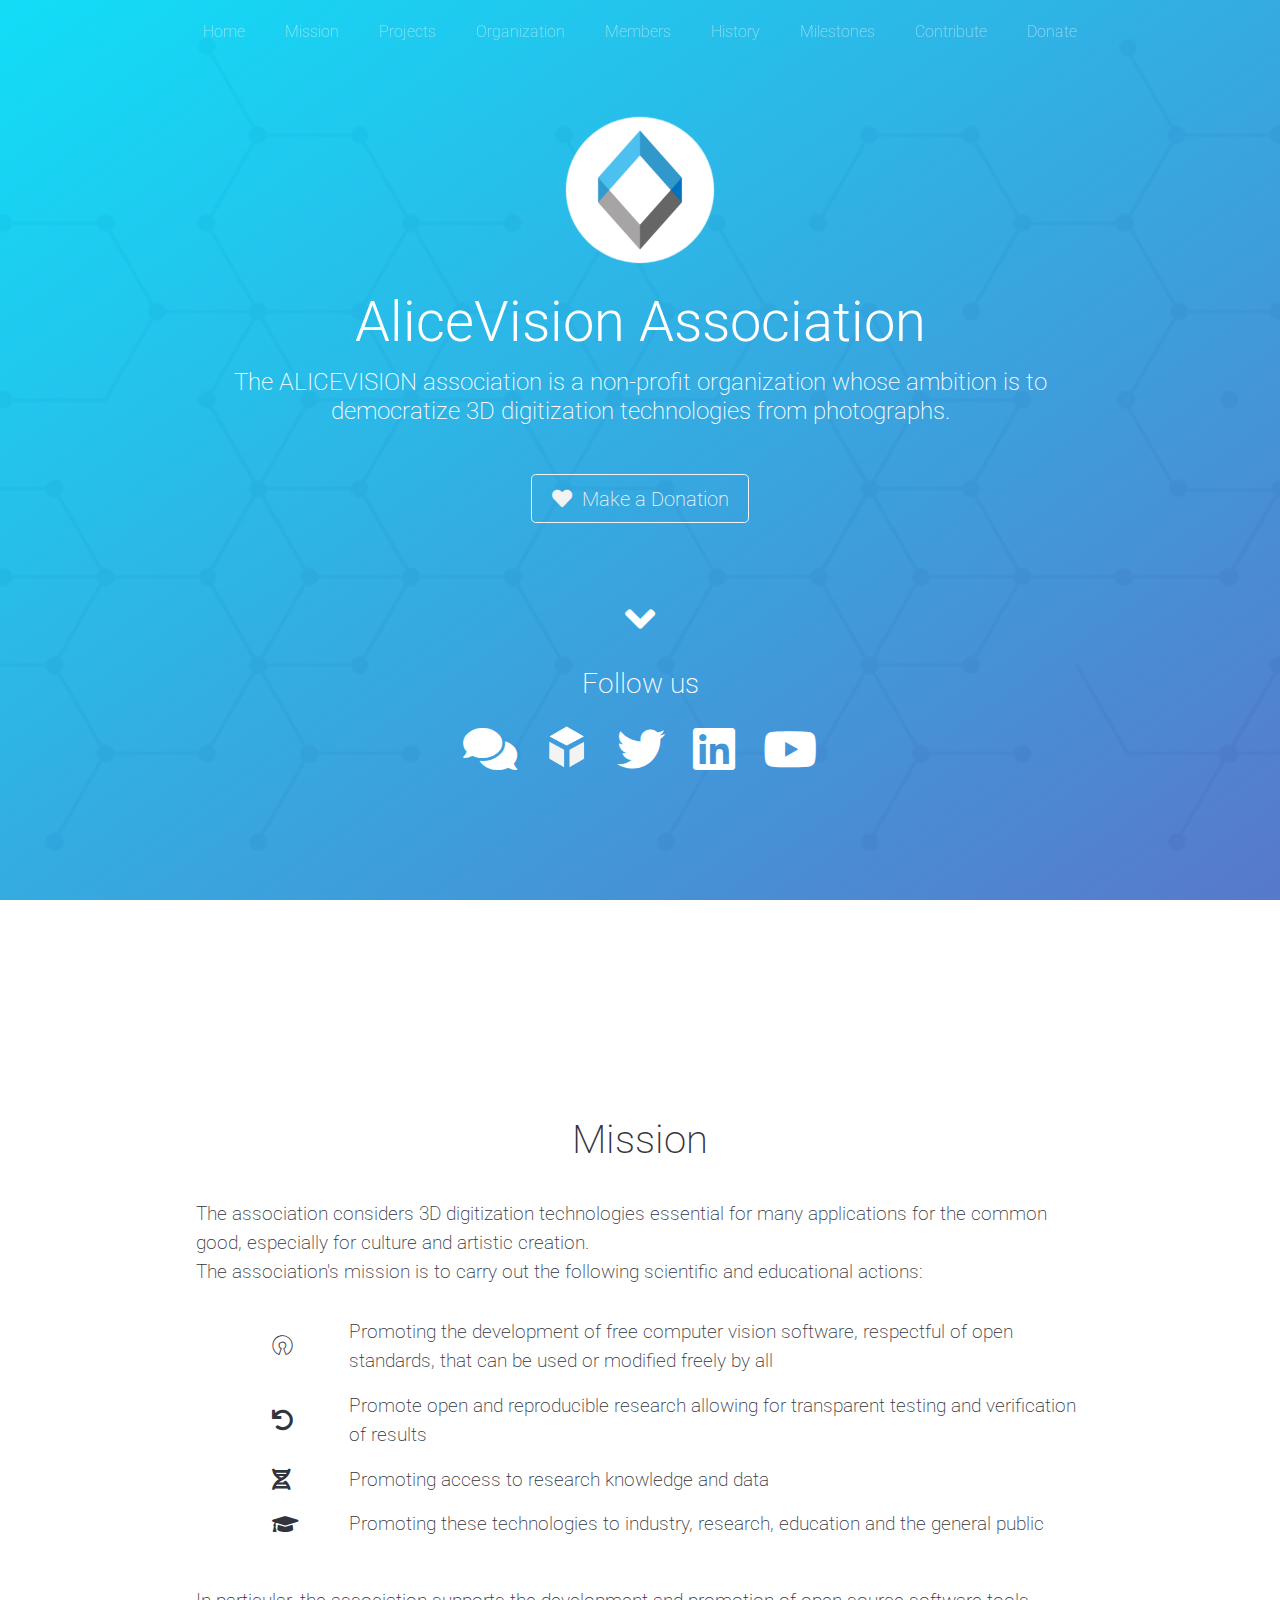
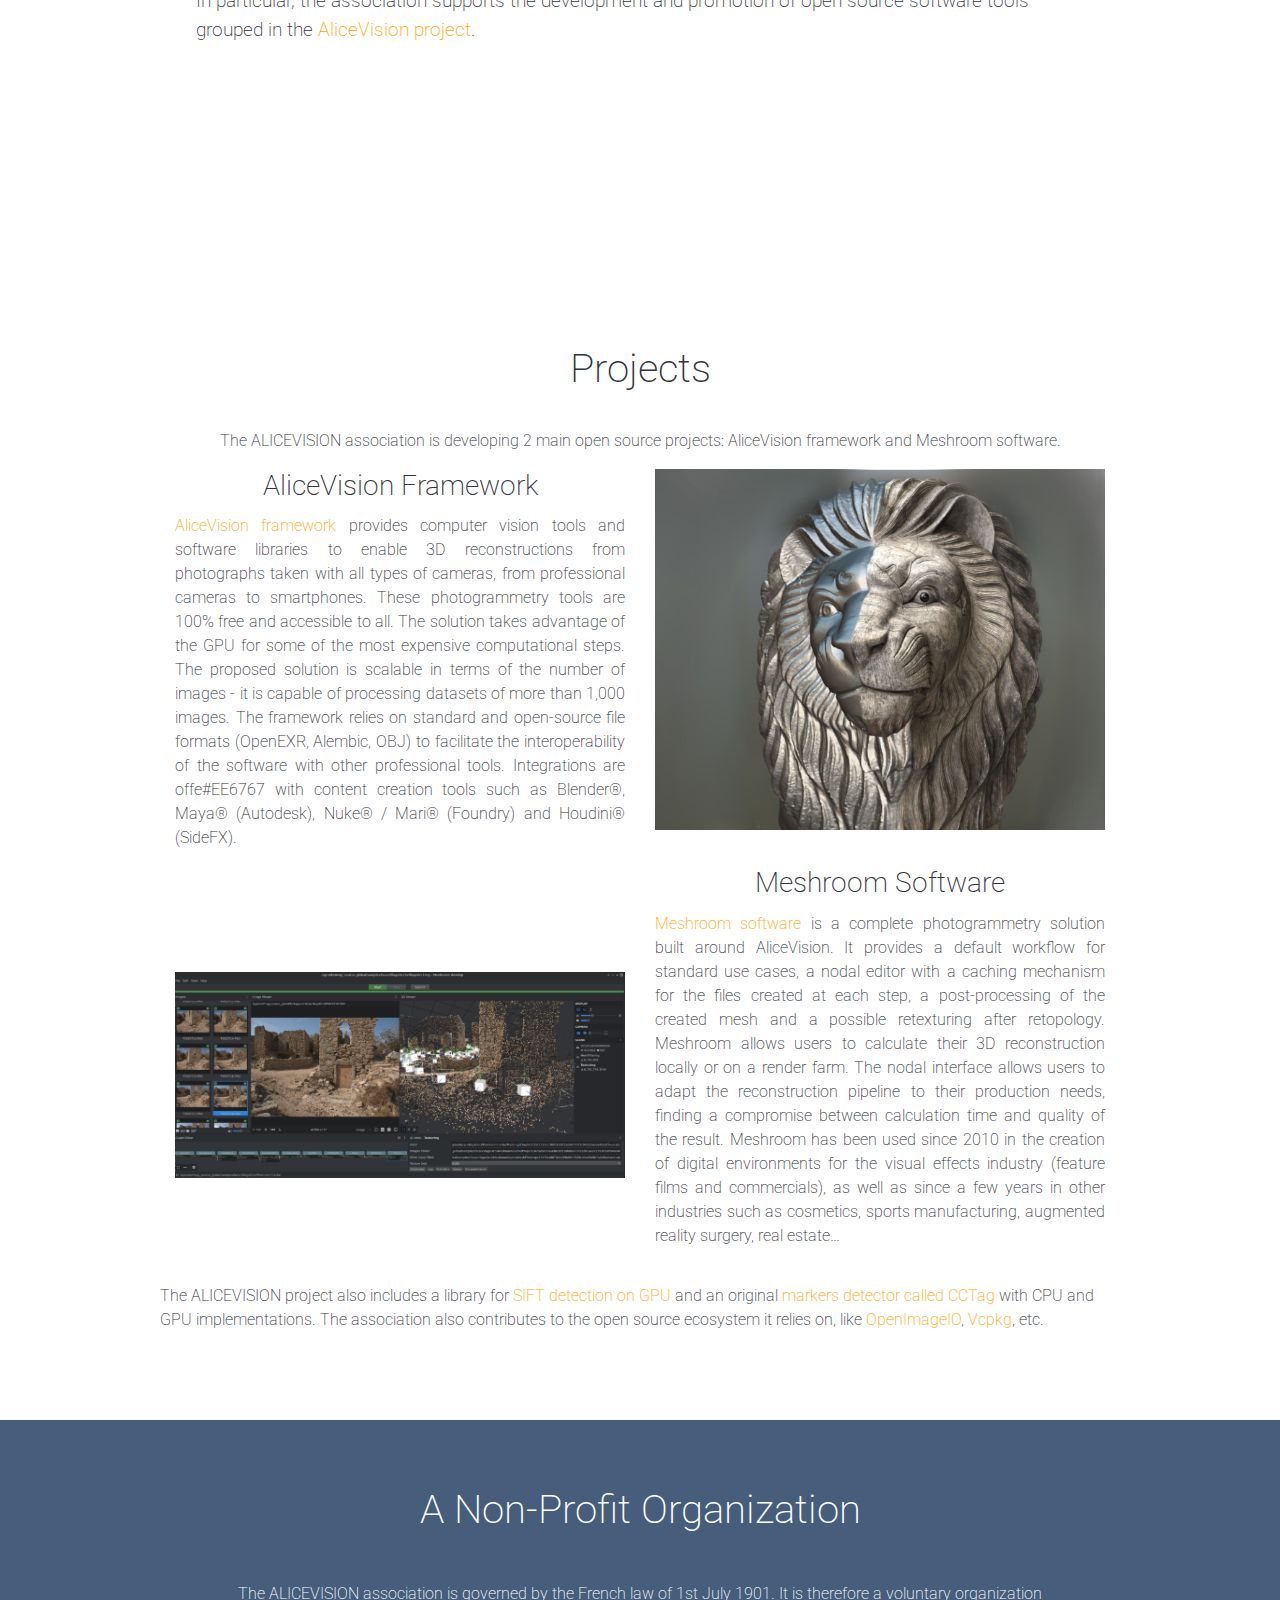
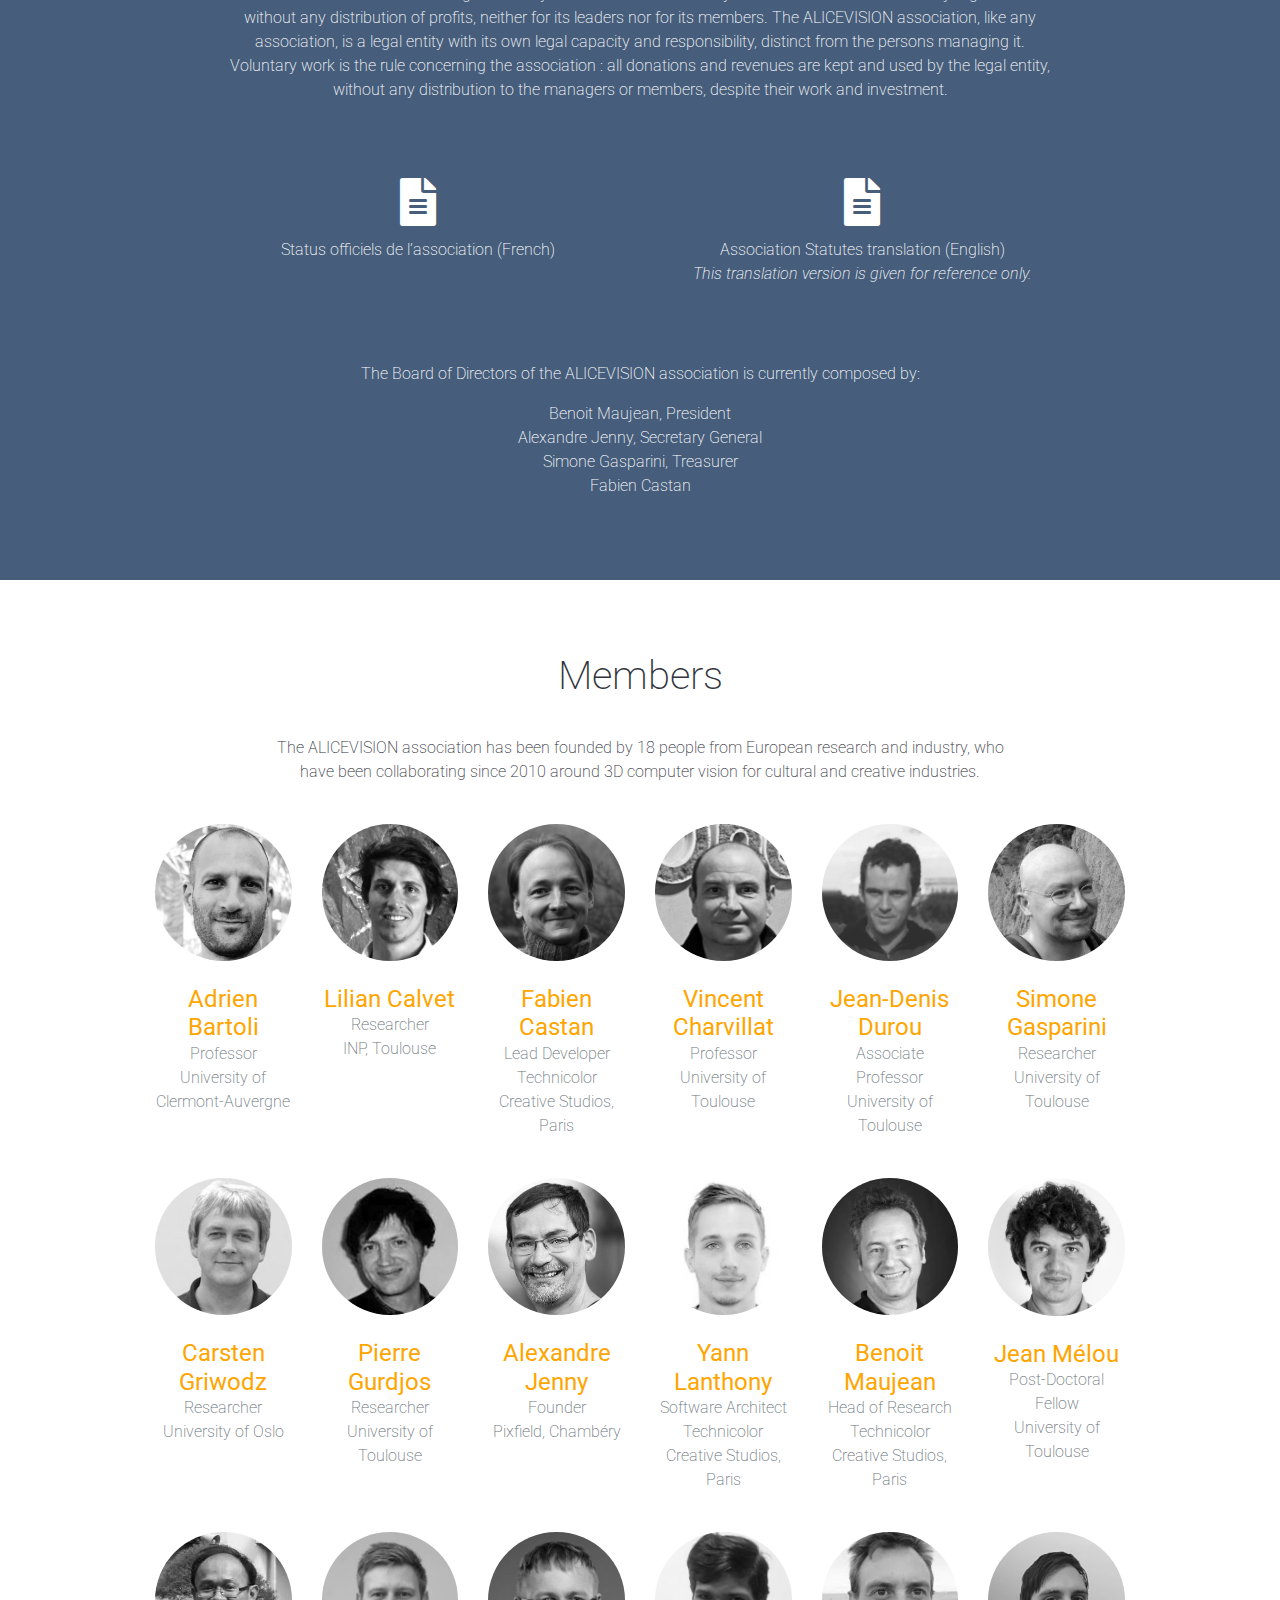
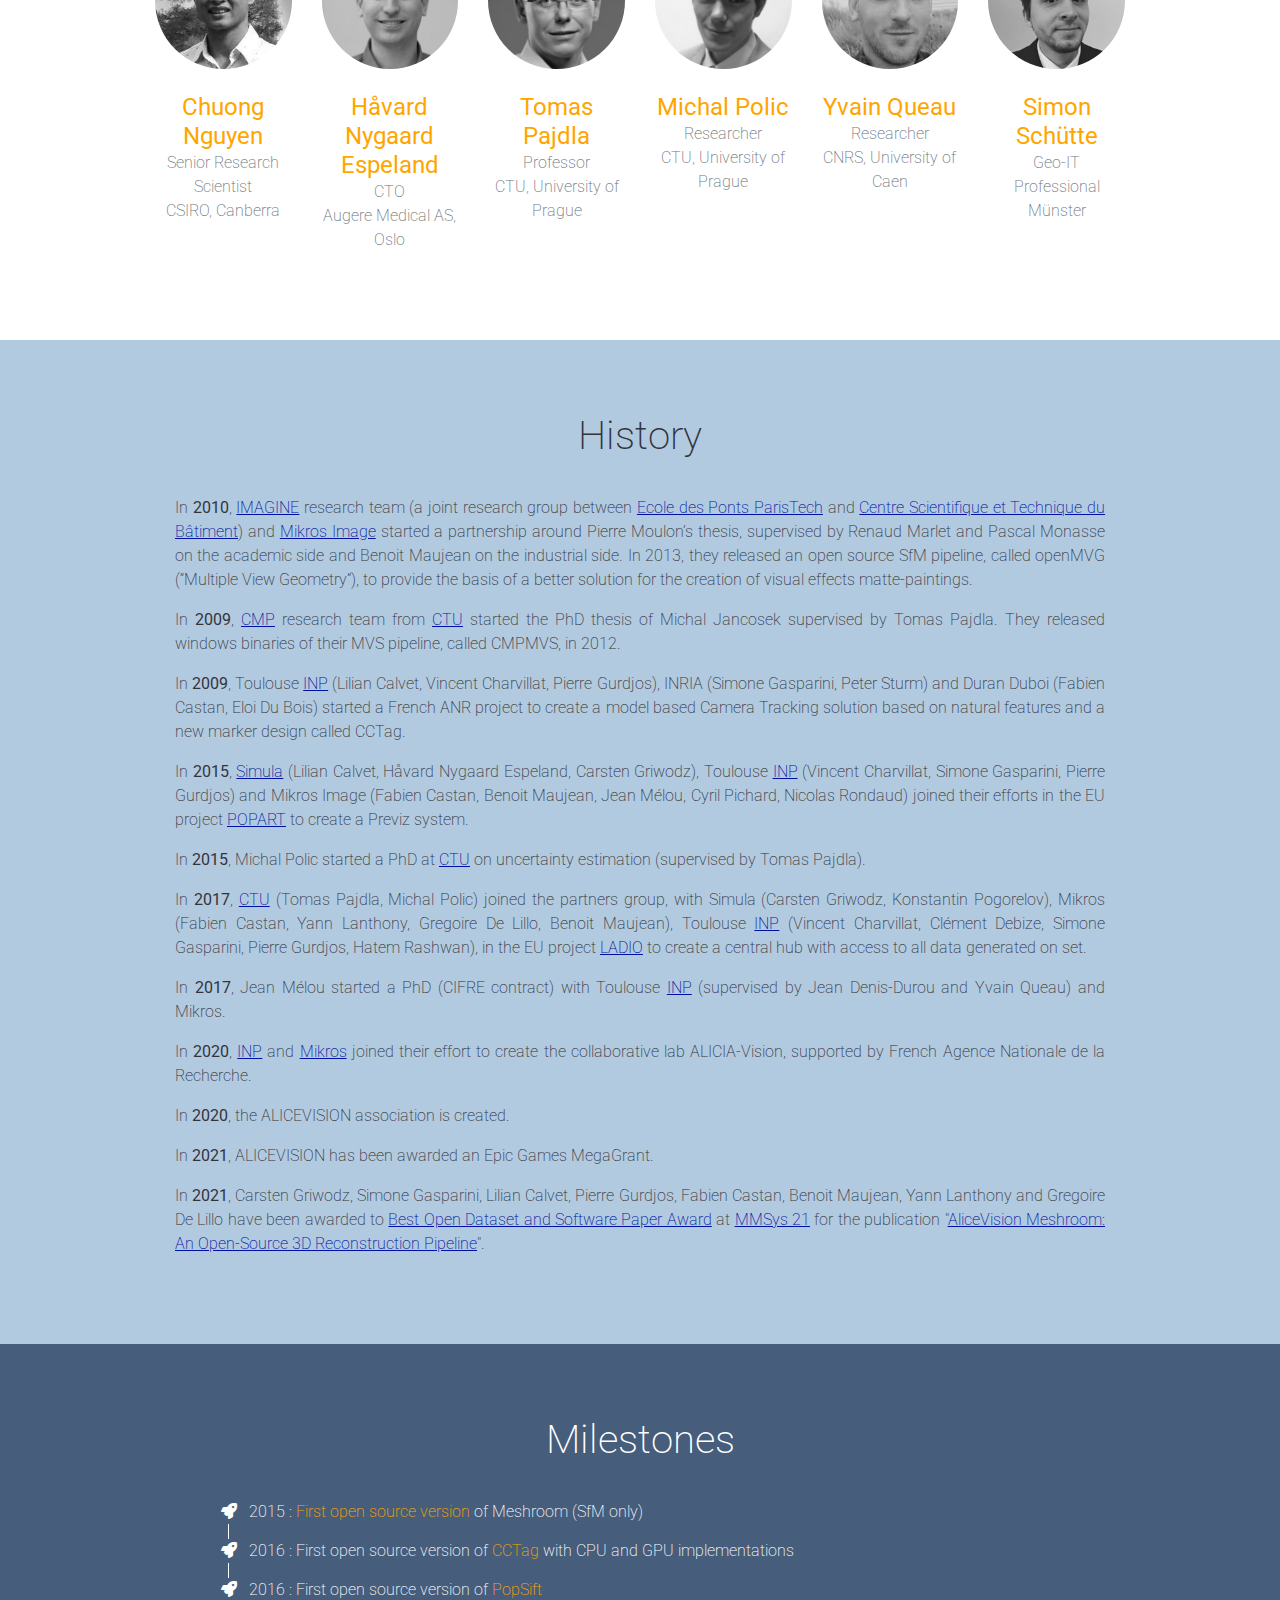
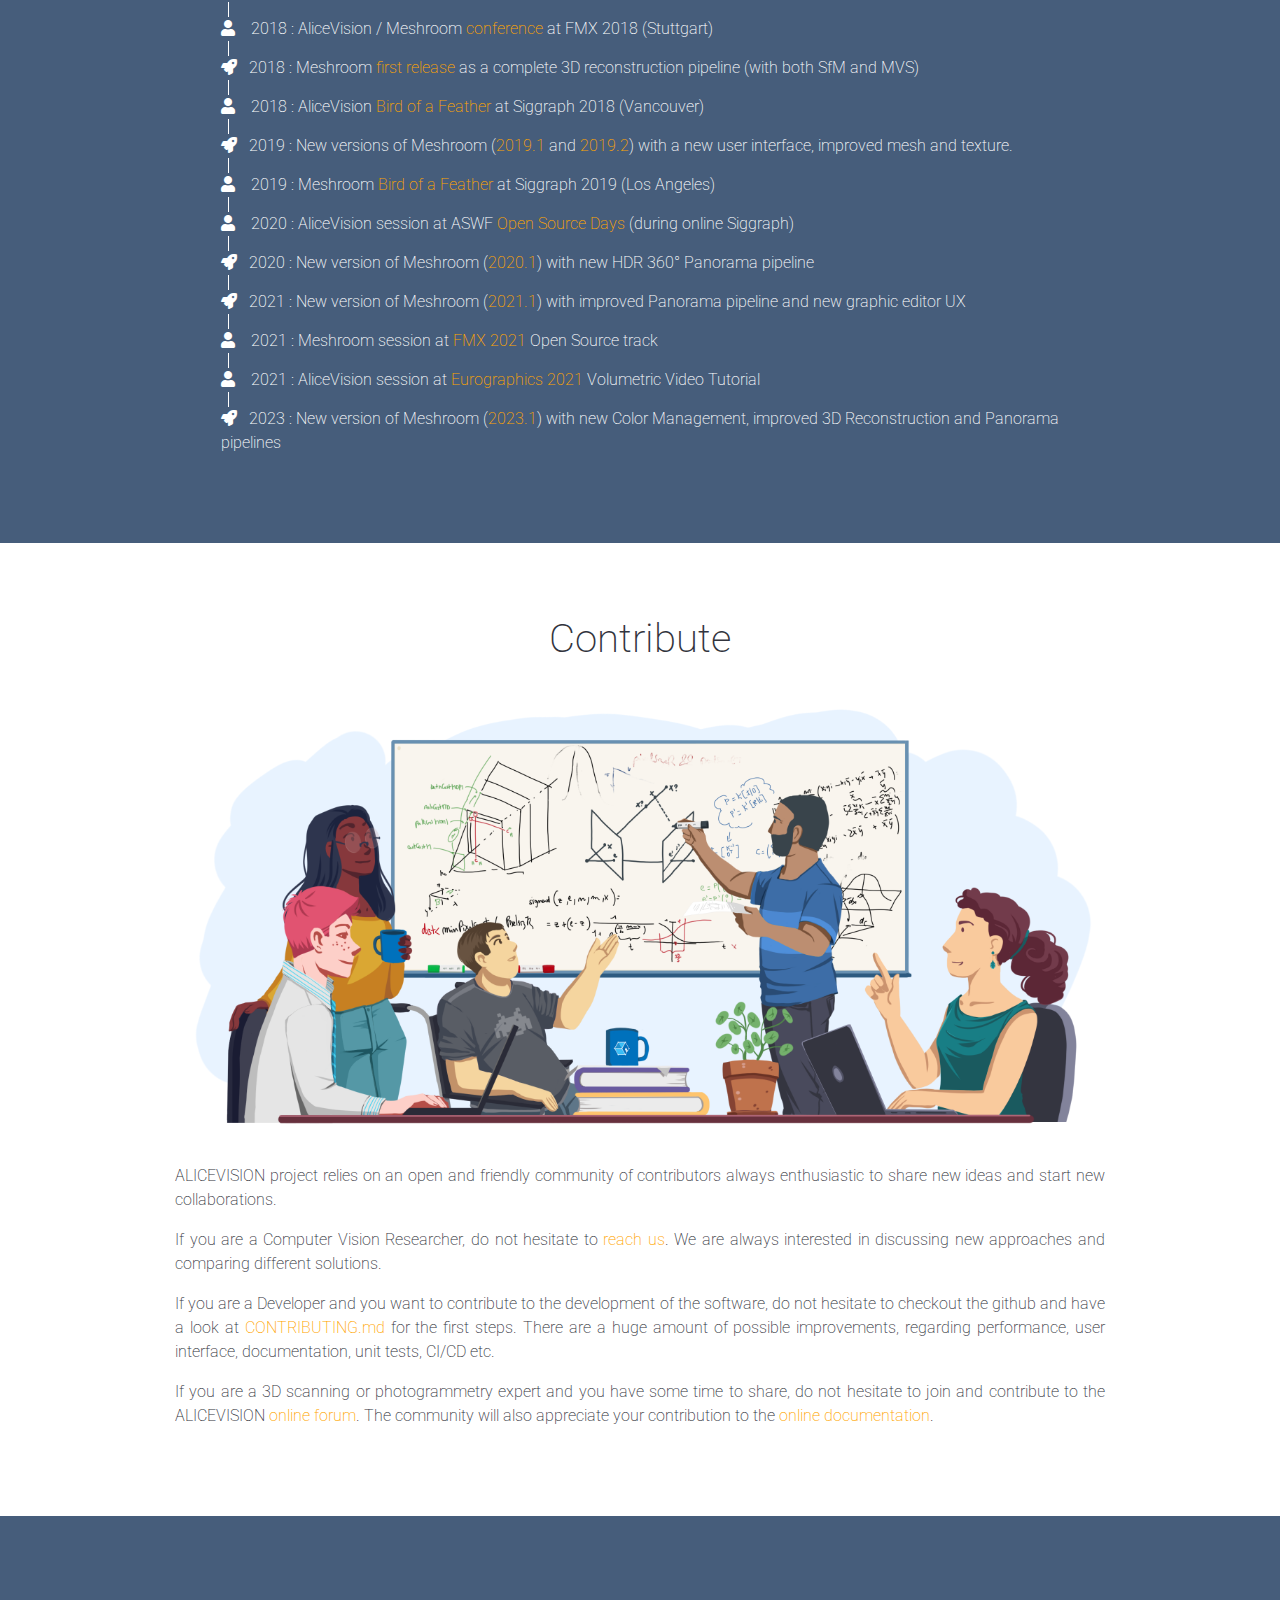
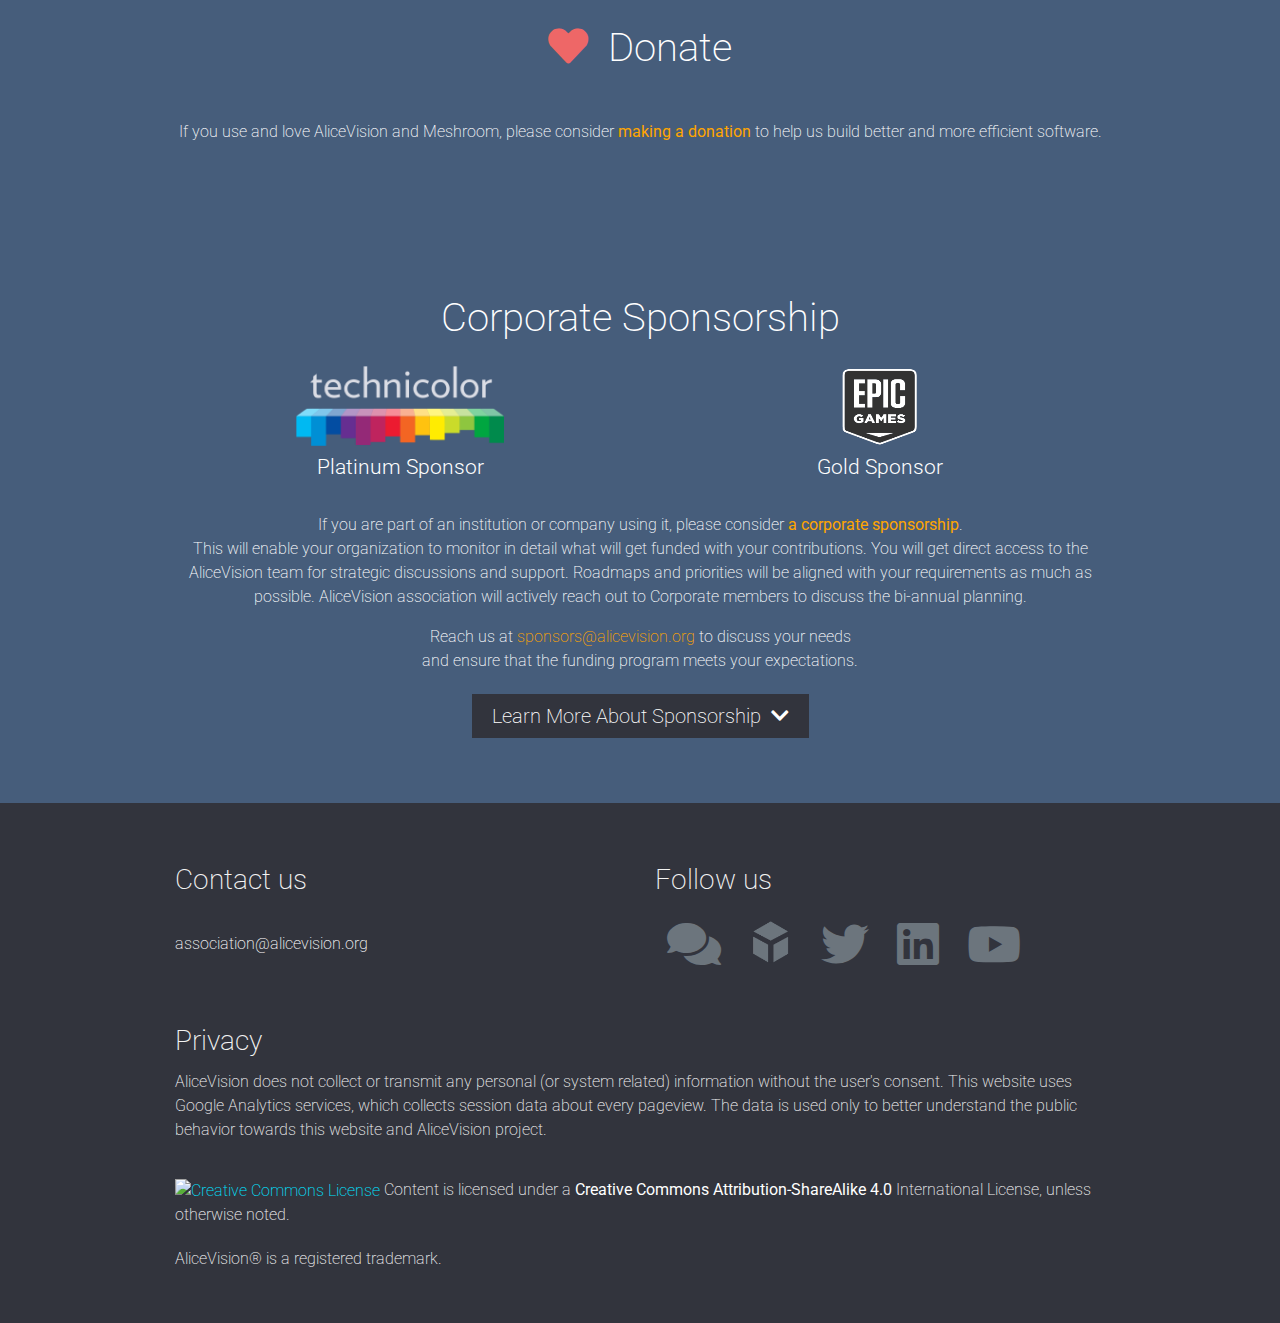
==== commit 0905e69f: "Update Yann Lanthony's job" ====
--- a/index.html
+++ b/index.html
@@ -317,7 +317,7 @@
           <a href="http://linkedin.com/in/yann-lanthony-a7708a34" target="blank">
             <img src="assets/members/YL.png" class="center-block img-fluid my-3 rounded-circle">
             <h4 class="mb-0"><b>Yann Lanthony</b></h4>
-            <p class="text-muted">Software Engineer<br>The SPA Studios, Madrid</p>
+            <p class="text-muted">Software Architect<br>Technicolor Creative Studios, Paris</p>
           </a>
         </div>
         <div class="col-6 col-lg-2">
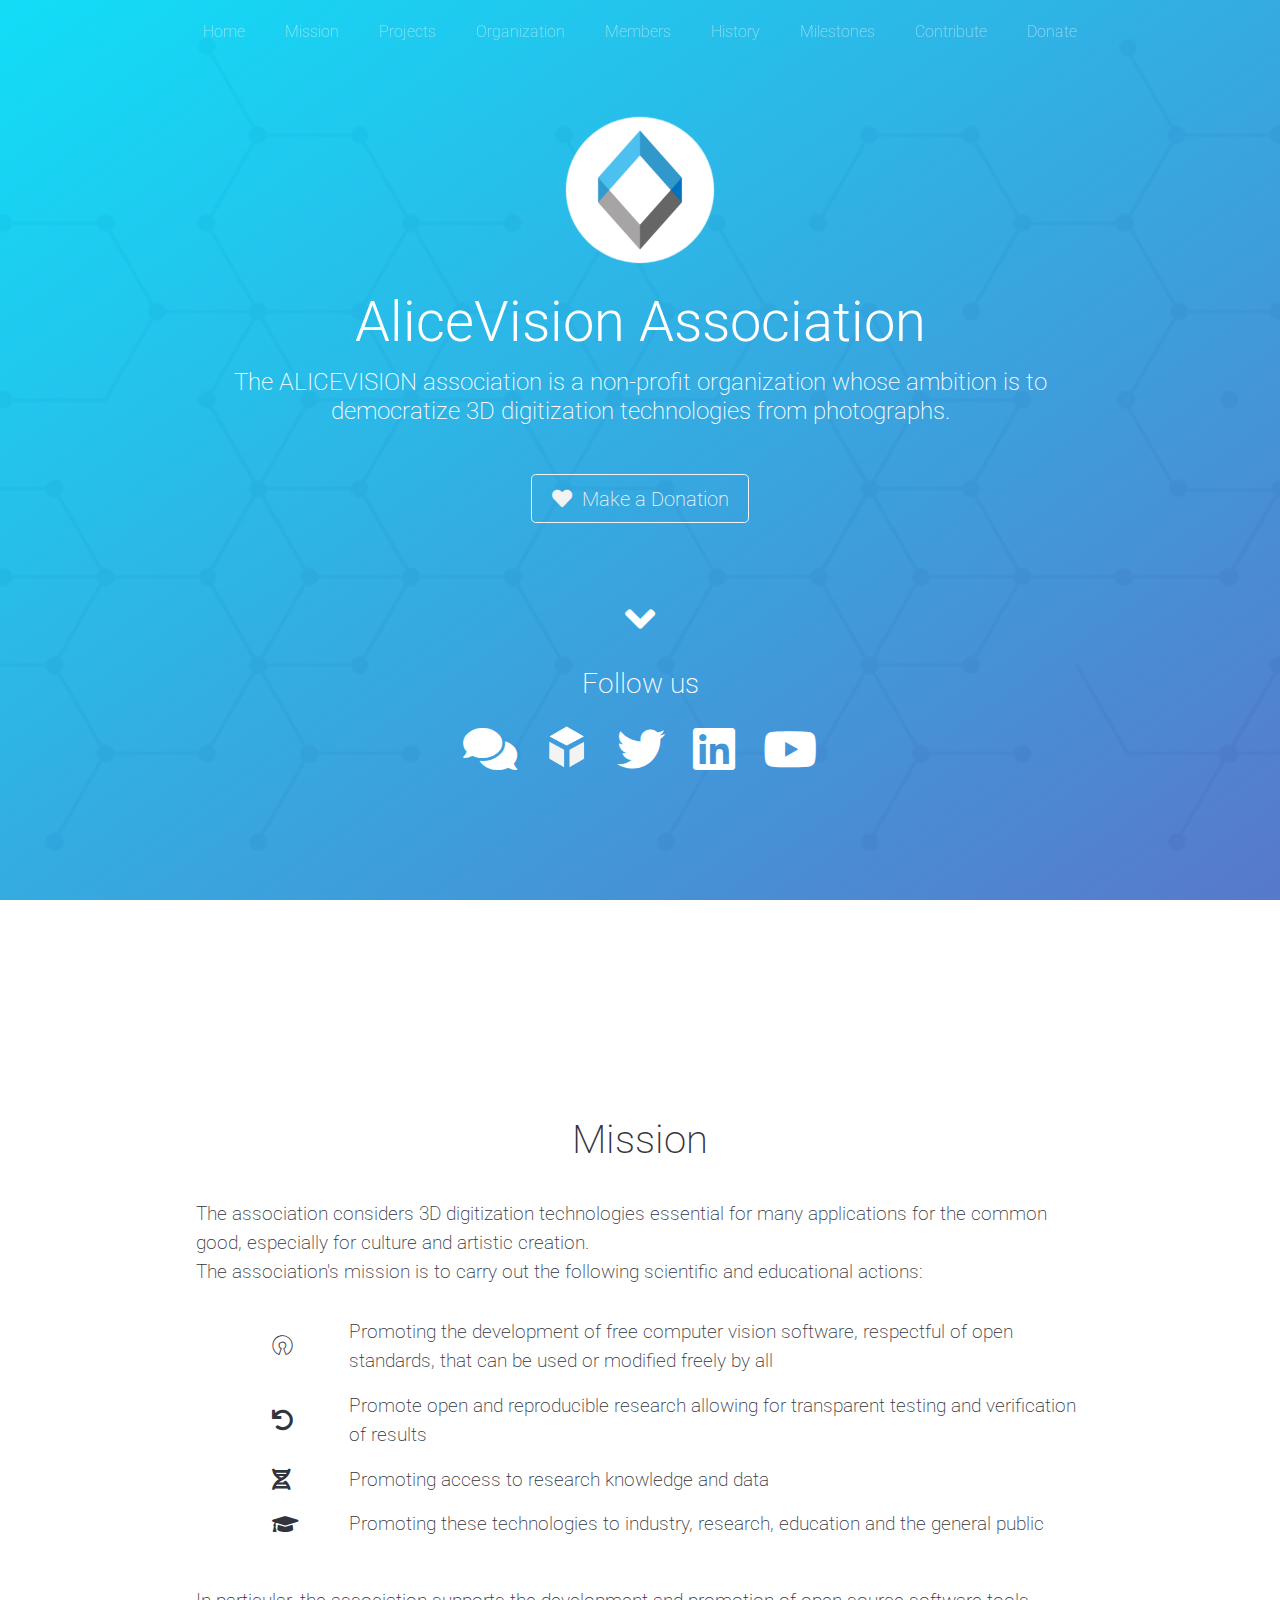
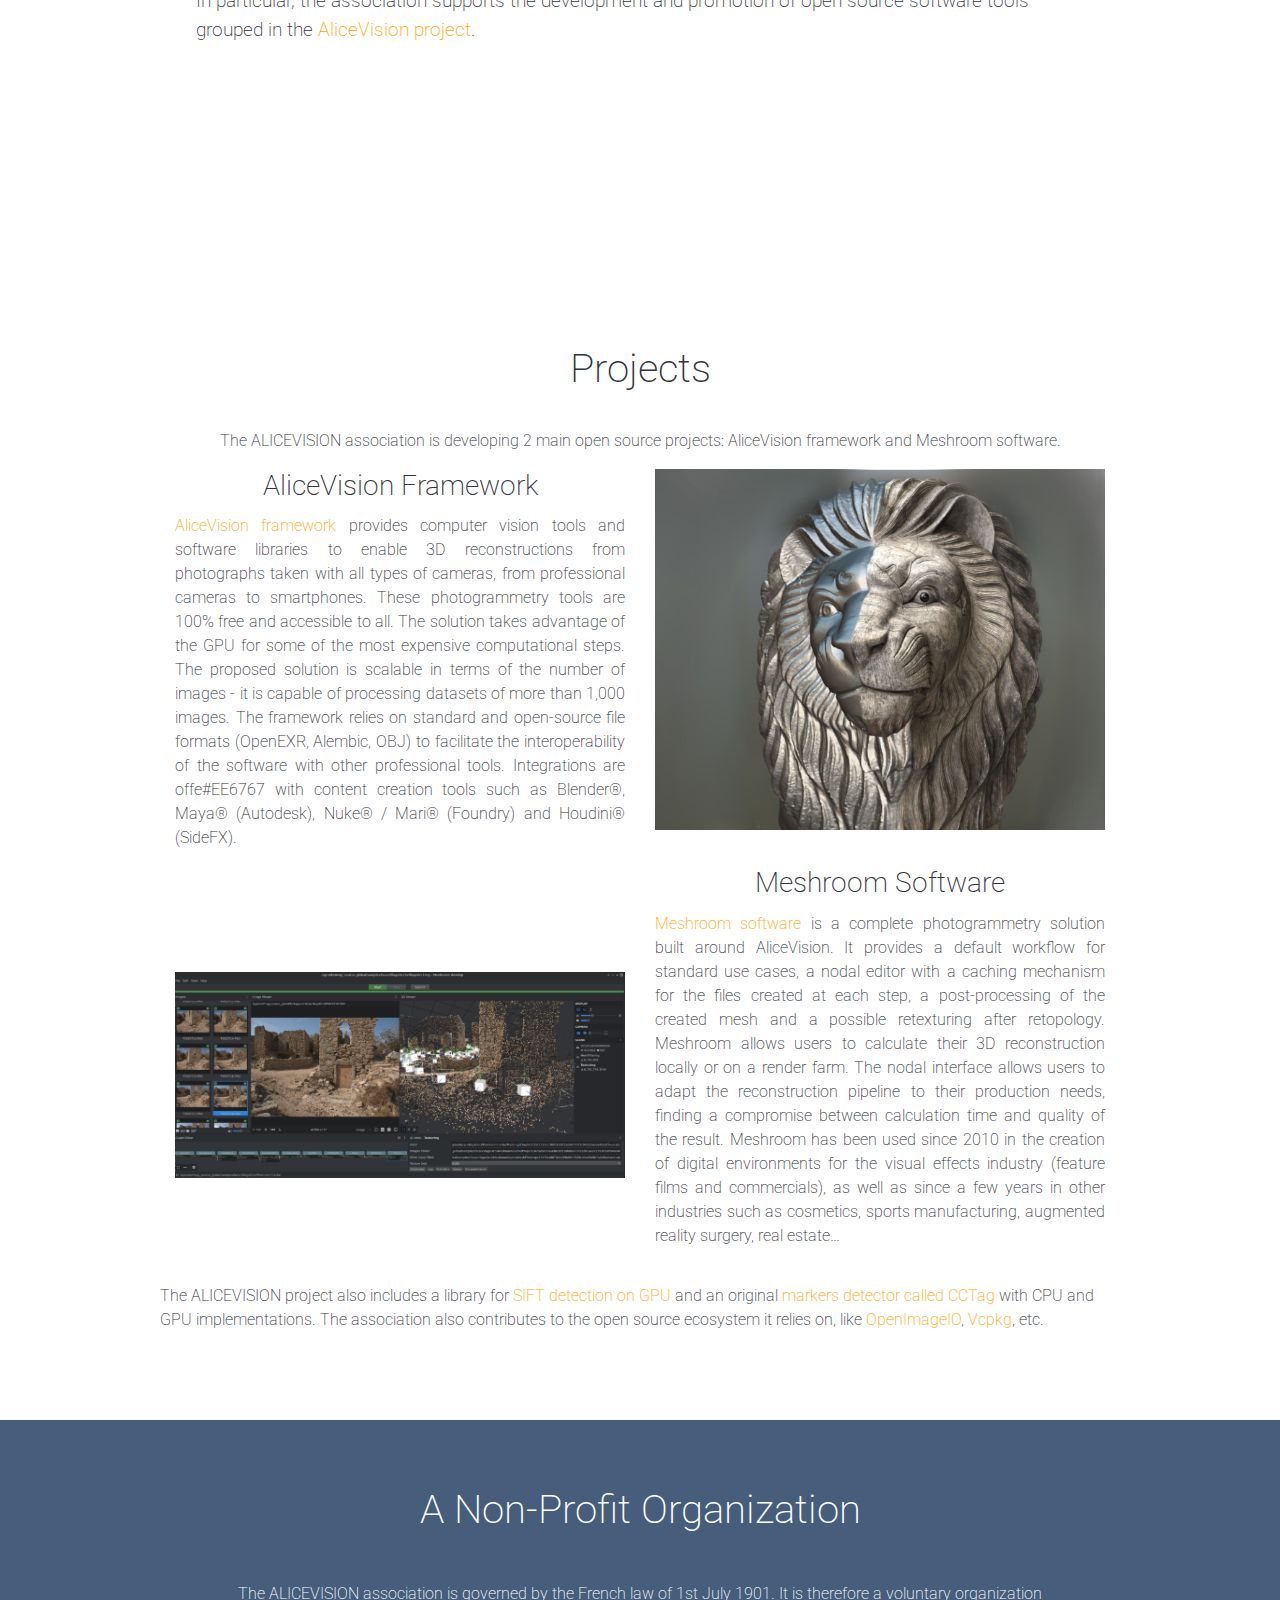
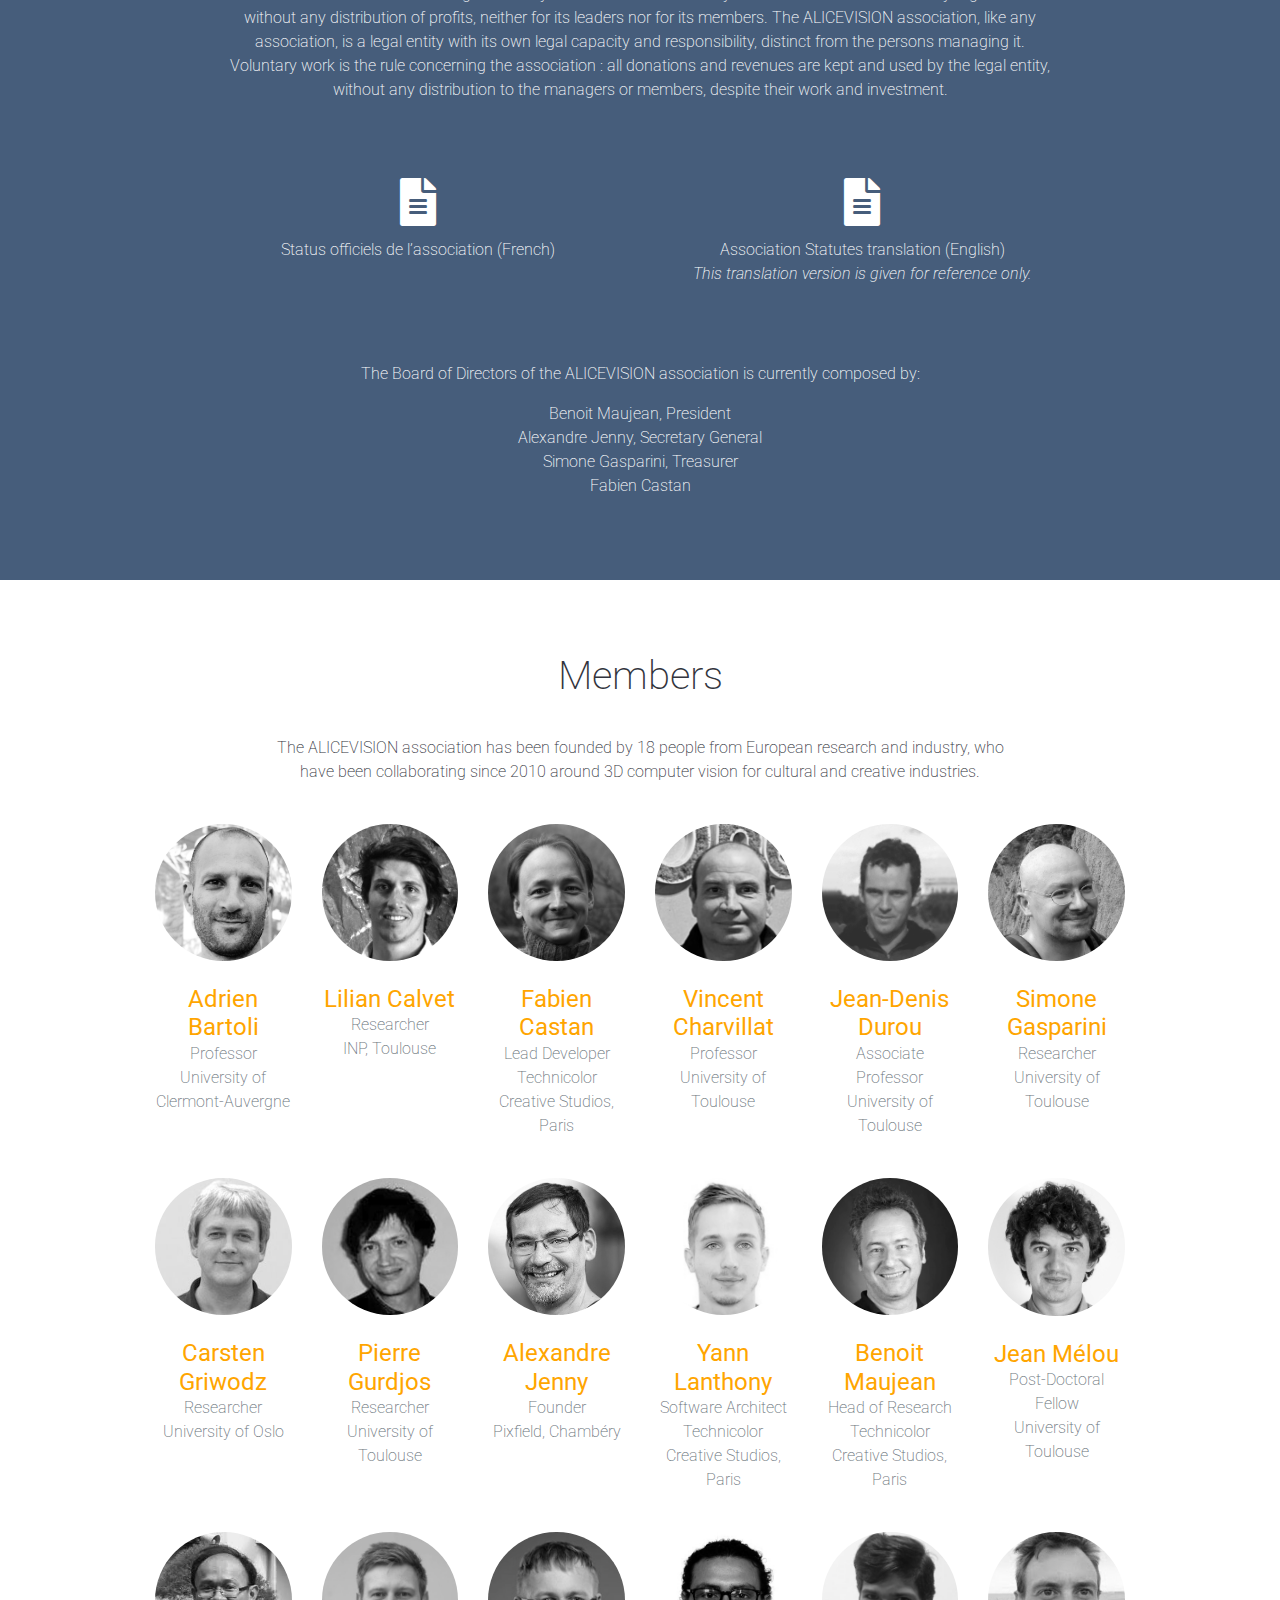
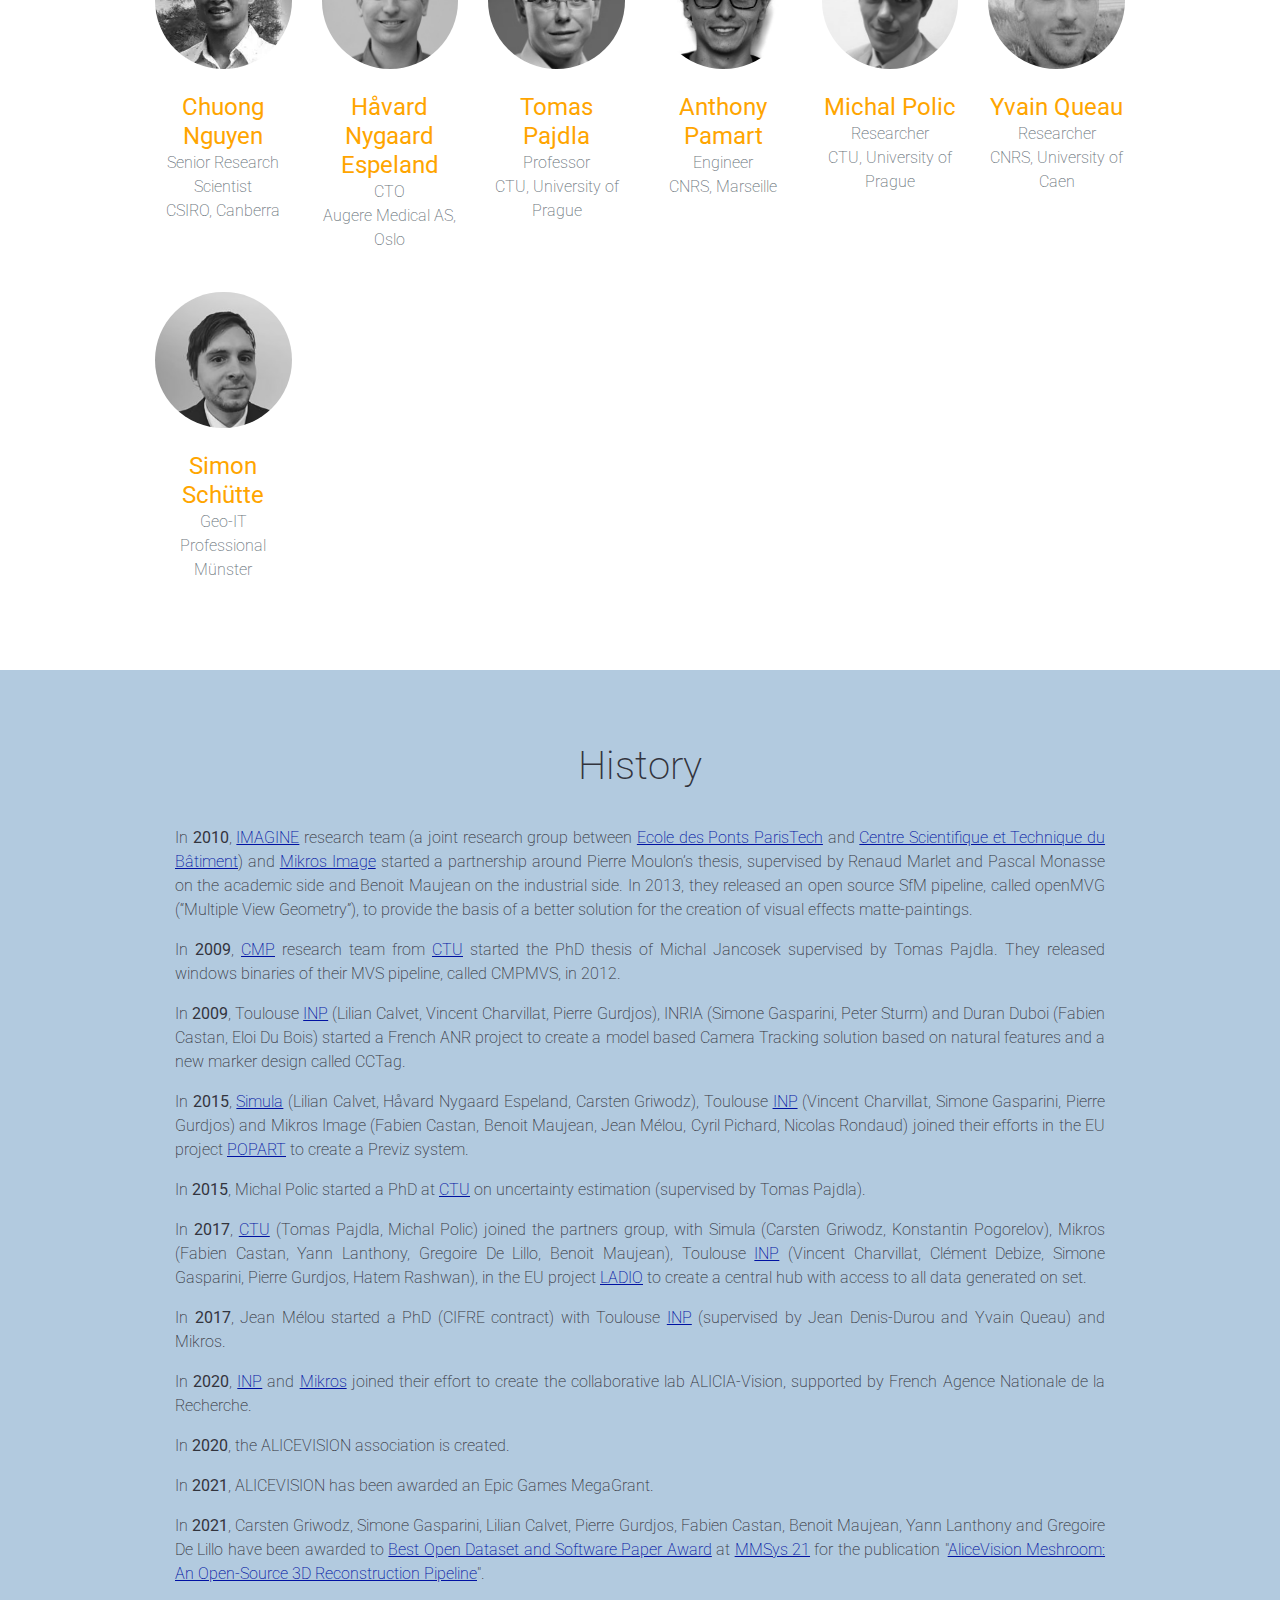
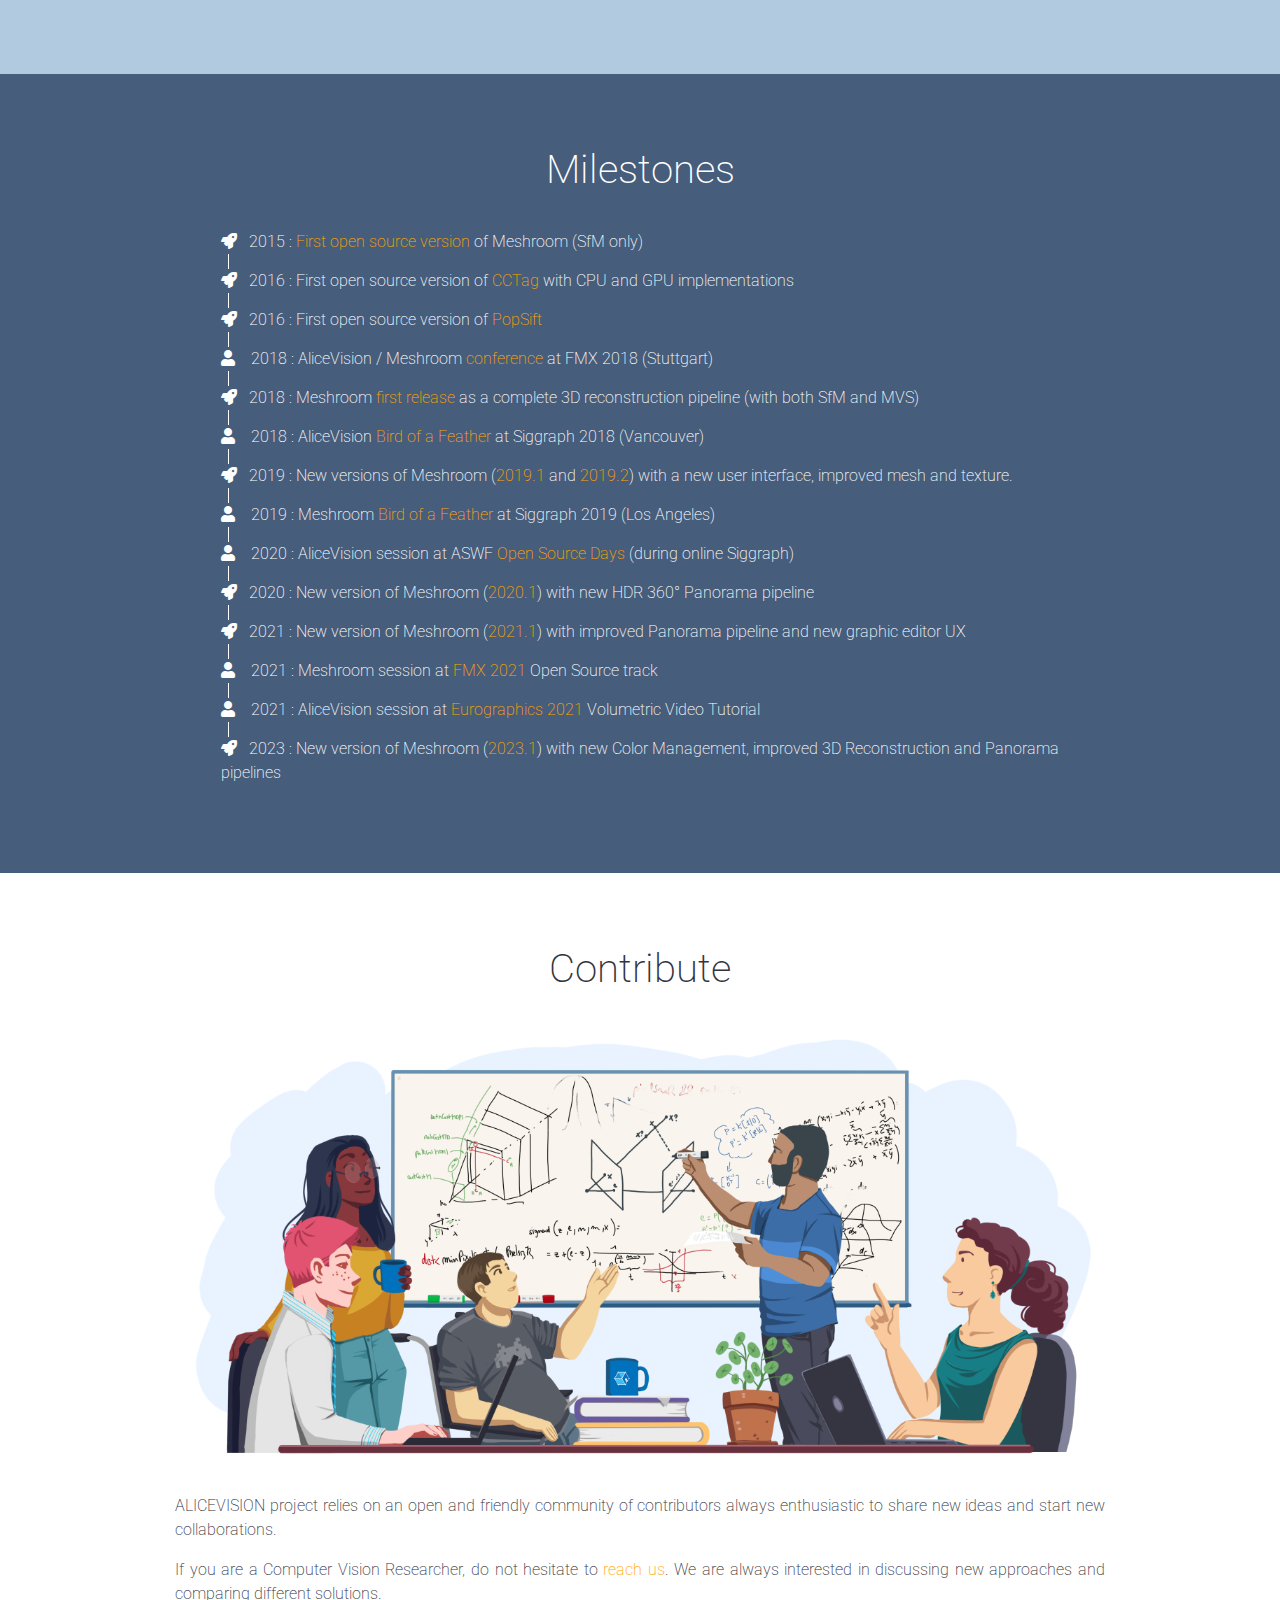
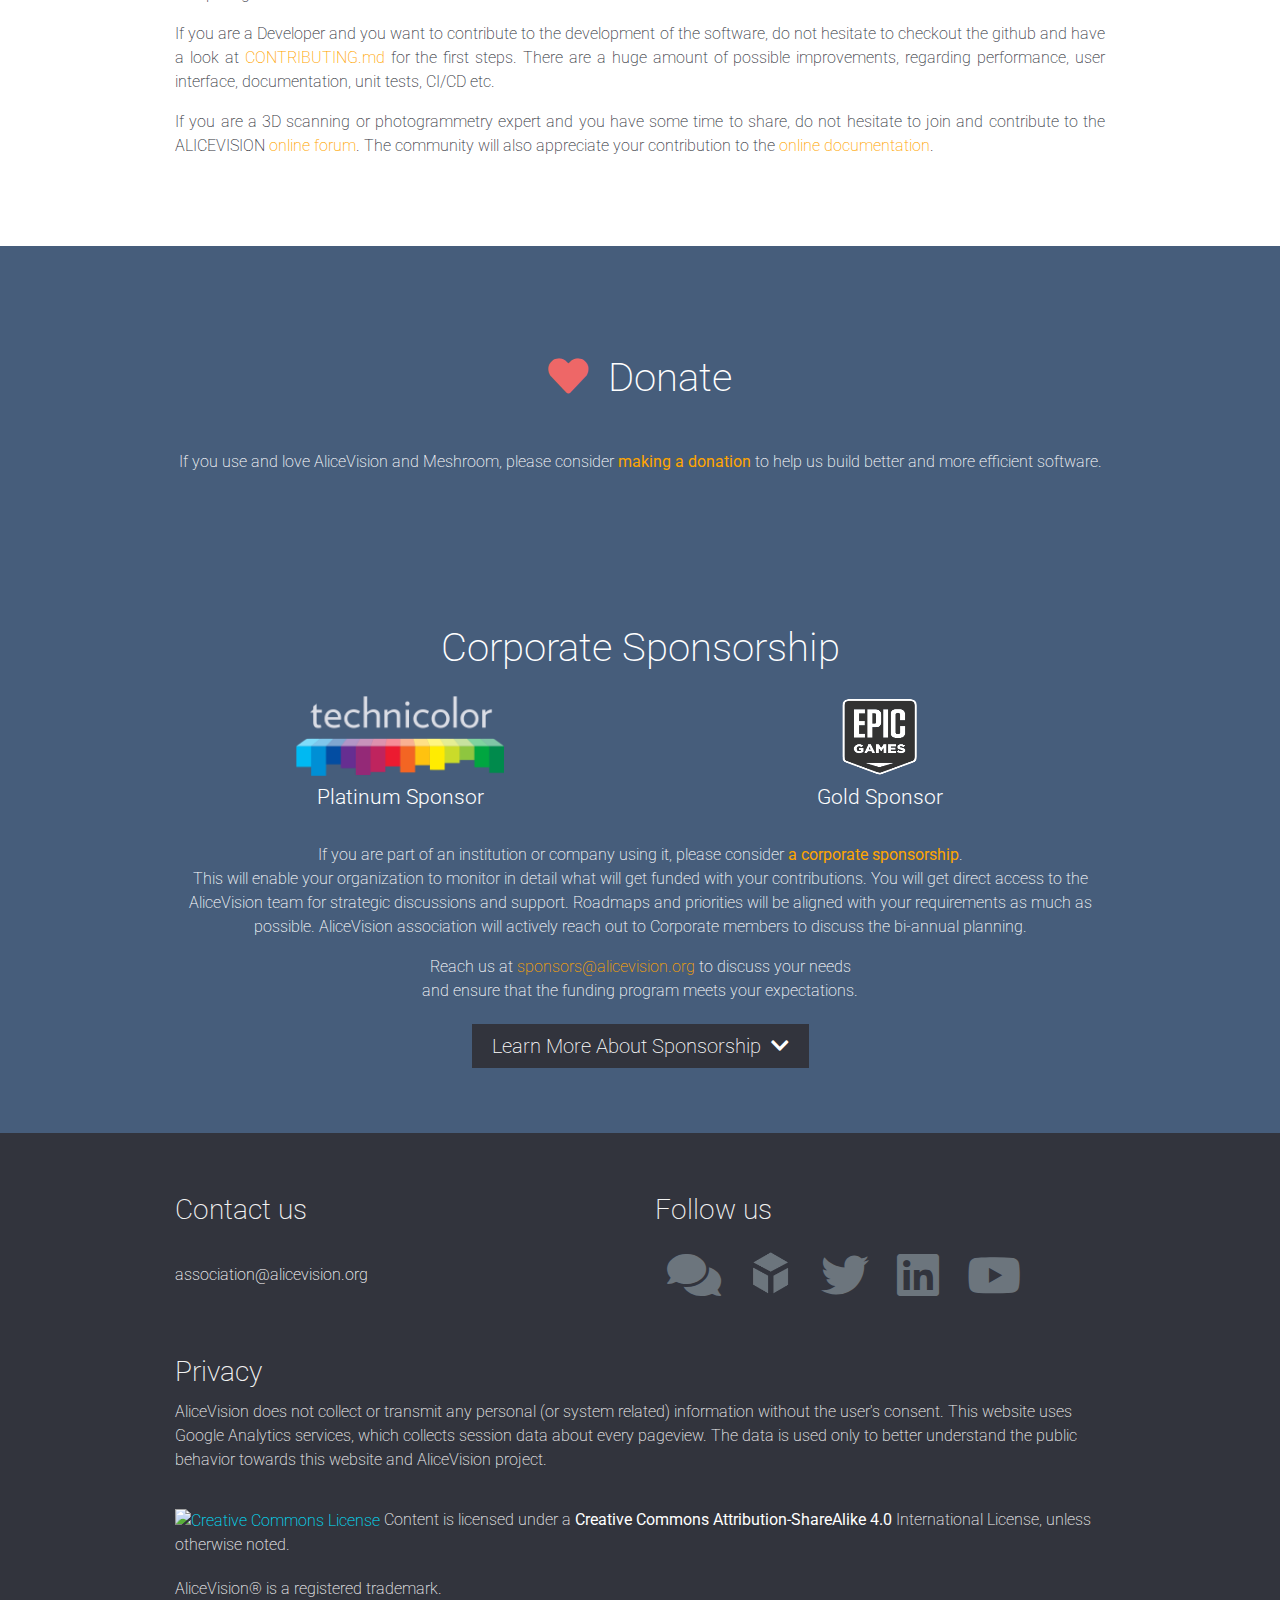
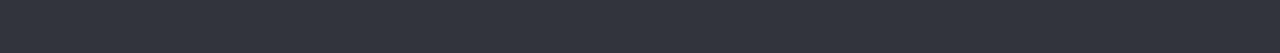
==== commit c2154758: "Adding Anthony P as a member" ====
--- a/index.html
+++ b/index.html
@@ -353,6 +353,13 @@
             <img src="assets/members/TP.png" class="center-block img-fluid my-3 rounded-circle">
             <h4 class="mb-0"><b>Tomas Pajdla</b></h4>
             <p class="text-muted">Professor<br>CTU, University of Prague</p>
+          </a>
+        </div>
+        <div class="col-6 col-lg-2">
+          <a href="http://linkedin.com/in/anthony-pamart-57aba070" target="blank">
+            <img src="assets/members/AP.jpg" class="center-block img-fluid my-3 rounded-circle">
+            <h4 class="mb-0"><b>Anthony Pamart</b></h4>
+            <p class="text-muted">Engineer<br>CNRS, Marseille</p>
           </a>
         </div>
         <div class="col-6 col-lg-2">
